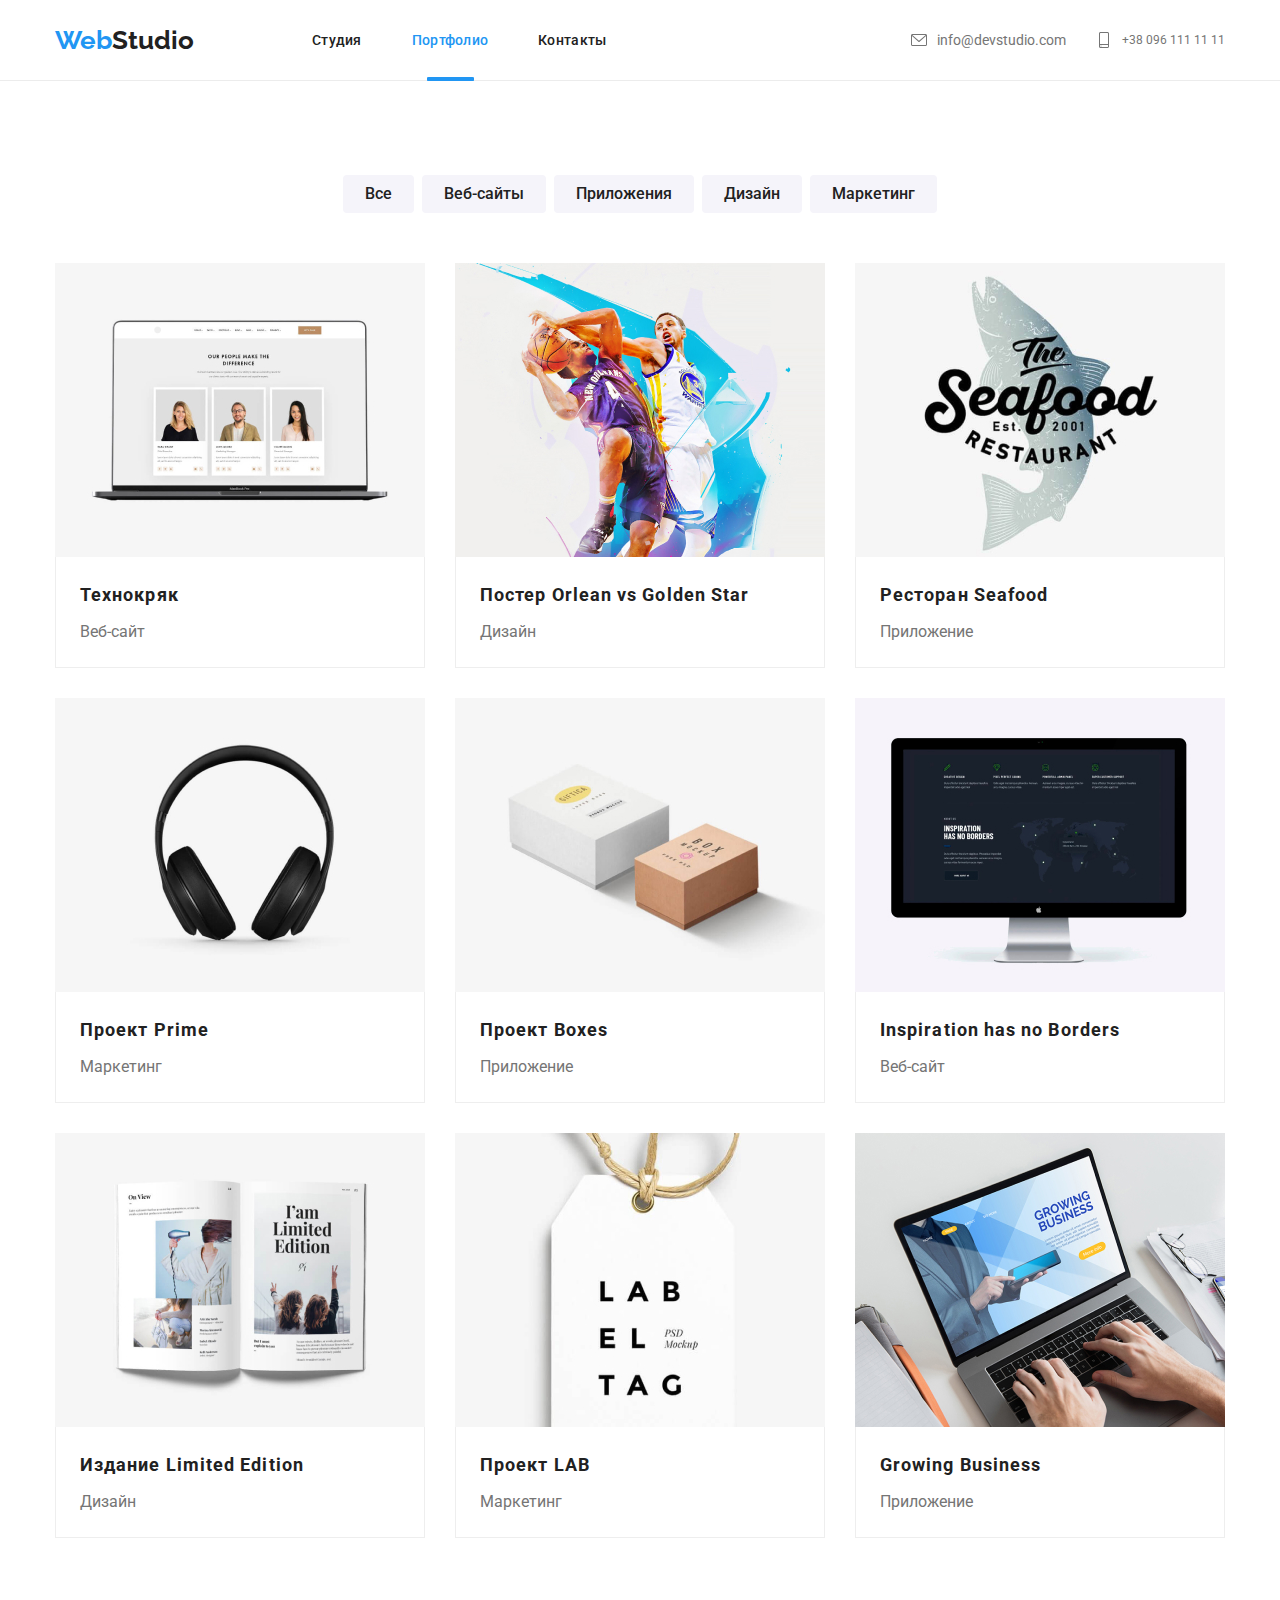
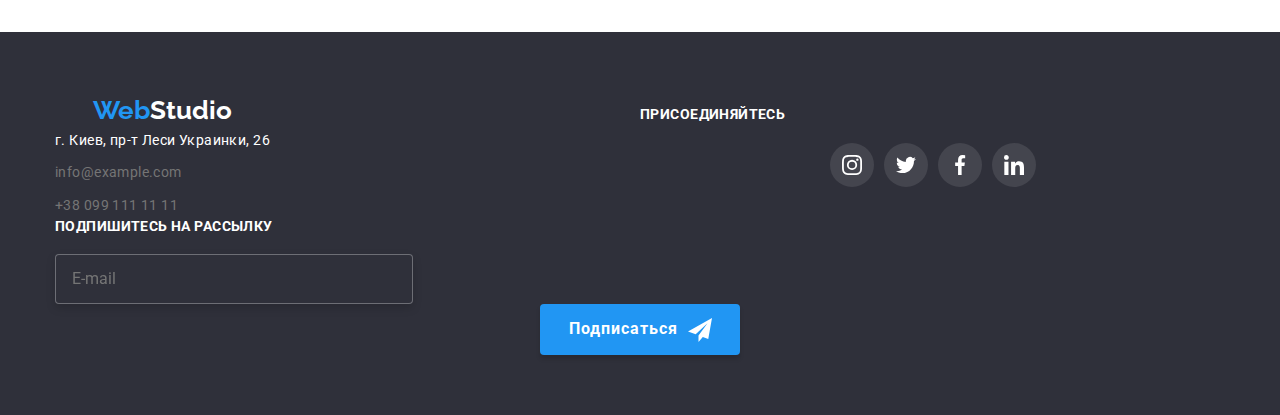
==== portfolio.html @ bcee9b21 "create mobile layots" ====
<!DOCTYPE html>
<html lang="ru">

<head>
    <meta charset="UTF-8">
    <meta http-equiv="X-UA-Compatible" content="IE=edge">
    <meta name="viewport" content="width=device-width, initial-scale=1.0">
    <title>Homework7</title>
    <link rel="preconnect" href="https://fonts.googleapis.com">
    <link rel="preconnect" href="https://fonts.gstatic.com" crossorigin>
    <link
        href="https://fonts.googleapis.com/css2?family=Raleway:wght@700&family=Roboto:wght@400;500;700;900&display=swap"
        rel="stylesheet">
    <link rel="stylesheet" href="./css/main.min.css">
</head>

<body class="page">
    <!--Шапка сайта-->
    <header class="page-header">
        <div class="container">
            <nav class="menu">
                <a class="logo" href="./index.html">
                    <span class="logo__prefix">Web</span>Studio
                </a>
                <button type="button" class="menu__button" aria-expanded="false" aria-controls="menu-container"
                    data-menu-button>
                    <svg width="40" height="40" aria-label="Переключатель мобильного меню">
                        <use class="menu__icon-cross" href="./images/icons.svg#icon-cross"></use>
                        <use class="menu__icon-menu" href="./images/icons.svg#icon-menu"></use>
                    </svg>
                </button>
                <div class="menu__container" id="menu-container" data-menu>
                    <ul class="menu__navigation list">
                        <li class="menu__item"><a href="index.html" class="menu__link">Студия</a></li>
                        <li class="menu__item"><a href="portfolio.html" class="menu__link menu__link--current">Портфолио</a>
                        </li>
                        <li class="menu__item"><a href="" class="menu__link">Контакты</a></li>
                    </ul>
                    <ul class="menu__address list">
                        <li class="menu__address-item">
                            <a href="tel:+380961111111" class="menu__address-link menu__address-link--number">
                                <svg class="menu__icon-address">
                                    <use href="./images/icons.svg#icon-smartphone"></use>
                                </svg>
                                +38 096 111 11 11
                            </a>
                        </li>
                        <li class="menu__address-item">
                            <a href="mailto:info@devstudio.com" class="menu__address-link">
                                <svg class="menu__icon-address">
                                    <use href="./images/icons.svg#icon-envelope"></use>
                                </svg>
                                info@devstudio.com
                            </a>
                        </li>
                        <ul class="menu__mini-socials list">
                            <li class="menu__mini-item"><a class="menu__mini-link" href="">Instagram</a></li>
                            <li class="menu__mini-item"><a class="menu__mini-link" href="">Twitter</a></li>
                            <li class="menu__mini-item"><a class="menu__mini-link" href="">Facebook</a></li>
                            <li class="menu__mini-item"><a class="menu__mini-link" href="">Linkedin</a></li>
                        </ul>
                    </ul>
                </div>
            </nav>
    </header>
    <main>
        <section class="section">
           <div class="container">
                <h1 class="visually-hidden">Portfolio</h1>
                <ul class="filter list">
                    <li class="filter__item"><button type="button" class="filter__button">Все</button></li>
                    <li class="filter__item"><button type="button" class="filter__button">Веб-сайты</button></li>
                    <li class="filter__item"><button type="button" class="filter__button">Приложения</button></li>
                    <li class="filter__item"><button type="button" class="filter__button">Дизайн</button></li>
                    <li class="filter__item"><button type="button" class="filter__button">Маркетинг</button></li>
                </ul>
                <ul class="card-set list">
                    <li class="card-set__item">
                        <a href="" class="case">
                            <div class="case__thumb">
                                <img width="370" height="294" src="./images/portfolio1.jpg" alt="Дисплей ПК с открытой страницей сайта">
                                <p class="case__guide">Ресурс предлагает комплексные предложени с разным уровнем функционала и сервисов. Все это позволbn
                                посетителю получить исчерпывающие сведения о компании иkb частном лице.</p>
                            </div>
                            <div class="case__content">
                                <h2 class="case__title">Технокряк</h2>
                                <p class="case__description"> Веб-сайт</p>
                            </div>
                        </a>
                    </li>

                    <li class="card-set__item">
                        <a class="case">
                            <div class="case__thumb">
                                <img width="370" height="294" src="./images/portfolio2.jpg" alt="Два баскетболиста">
                                <p class="case__guide">Ресурс предлагает комплексные предложения с разным уровнем функционала и сервисов. Все это позволит посетителю получить исчерпывающие сведения о компании или частном лице.</p>
                            </div>
                            <div class="case__content">
                                <h2 class="case__title">Постер <span lang="en"> Orlean vs Golden Star</span></h2>
                                <p class="case__description"> Дизайн</p>
                            </div>
                        </a>
                    </li>

                    <li class="card-set__item">
                        <a class="case">
                            <div class="case__thumb">
                                <img width="370" height="294" src="./images/portfolio3.jpg" alt="Логотип ресторана Seafood">
                                <p class="case__guide">Ресурс предлагает комплексные предложени с разным уровнем функционала и сервисов. Все это позволbn посетителю получить исчерпывающие сведения о компании иkb частном лице.</p>
                            </div>
                            <div class="case__content">
                                <h2 class="case__title">Ресторан <span lang="en">Seafood</span></h2>
                                <p class="case__description">Приложение</p>
                            </div>
                        </a>
                    </li>

                    <li class="card-set__item">
                        <a class="case">
                            <div class="case__thumb">
                                <img width="370" height="294" src="./images/portfolio4.jpg" alt="Наушники">
                                <p class="case__guide">Ресурс предлагает комплексные предложени с разным уровнем функционала и сервисов. Все это позволbn
                                посетителю получить исчерпывающие сведения о компании иkb частном лице.</p>
                            </div>
                            <div class="case__content">
                                <h2 class="case__title">Проект <span lang="en">Prime</span></h2>
                                <p class="case__description">Маркетинг</p>
                            </div>
                        </a>
                    </li>

                    <li class="card-set__item"> 
                        <a class="case">
                            <div class="case__thumb">
                                <img width="370" height="294" src="./images/portfolio5.jpg" alt="Две коробки">
                                <p class="case__guide">Ресурс предлагает комплексные предложени с разным уровнем функционала и сервисов. Все это позволbn
                                посетителю получить исчерпывающие сведения о компании иkb частном лице.</p>
                            </div>
                            <div class="case__content">
                                <h2 class="case__title">Проект <span lang="en">Boxes</span></h2>
                                <p class="case__description">Приложение</p>
                            </div>
                        </a>
                    </li>

                    <li class="card-set__item">
                        <a class="case">
                            <div class="case__thumb">
                                <img width="370" height="294" src="./images/portfolio6.jpg" alt="Экран компьютера">
                                <p class="case__guide">Ресурс предлагает комплексные предложени с разным уровнем функционала и сервисов. Все это позволbn
                                посетителю получить исчерпывающие сведения о компании иkb частном лице.</p>
                            </div>
                            <div class="case__content">
                                <h2 class="case__title" lang="en">Inspiration has no Borders</h2>
                                <p class="case__description">Веб-сайт</p>
                            </div>
                        </a>
                    </li>

                    <li class="card-set__item">
                        <a class="case">
                            <div class="case__thumb">
                                <img width="370" height="294" src="./images/portfolio7.jpg" alt="Разворот журнала">
                                <p class="case__guide">Ресурс предлагает комплексные предложени с разным уровнем функционала и сервисов. Все это позволbn
                                посетителю получить исчерпывающие сведения о компании иkb частном лице.</p>
                            </div>
                            <div class="case__content">
                                <h2 class="case__title">Издание <span lang="en">Limited Edition</span></h2>
                                <p class="case__description">Дизайн </p>
                            </div>
                        </a>
                    </li>

                    <li class="card-set__item">
                        <a class="case">
                            <div class="case__thumb">
                                <img width="370" height="294" src="./images/portfolio8.jpg" alt="Бирка LAB">
                                <p class="case__guide">Ресурс предлагает комплексные предложени с разным уровнем функционала и сервисов. Все это позволbn
                                посетителю получить исчерпывающие сведения о компании иkb частном лице.</p>
                            </div>
                            <div class="case__content">
                                <h2 class="case__title">Проект <span lang="en">LAB</span></h2>
                                <p class="case__description">Маркетинг</p>
                            </div>
                        </a>
                    </li>

                    <li class="card-set__item">
                        <a class="case">
                            <div class="case__thumb">
                                <img width="370" height="294" src="./images/portfolio9.jpg" alt="Руки на клавиатуре ноутбука">
                                <p class="case__guide">Ресурс предлагает комплексные предложени с разным уровнем функционала и сервисов. Все это позволbn
                                посетителю получить исчерпывающие сведения о компании иkb частном лице.</p>
                            </div>
                            <div class="case__content">
                                <h2 class="case__title" lang="en">Growing Business</h2>
                                <p class="case__description">Приложение</p>
                            </div>
                        </a>
                    </li>
                </ul>
           </div>
        </section>
    </main>
    <footer class="footer">
        <div class="container footer__container">
            <div>
                <a class="logo logo__footer" href="./index.html">
                    <span class="logo__prefix">Web</span>Studio
                </a>
                <address>
                    <ul class="footer-address list">
                        <li class="footer-address__item"><a class="link footer-address__link" href="">г. Киев, пр-т Леси
                                Украинки, 26 </a></li>
                        <li class="footer-address__item"><a class="link footer-address__link footer-address__link--grey"
                                href="mailto:info@example.com">info@example.com</a></li>
                        <li class="footer-address__item"><a class="link footer-address__link footer-address__link--grey"
                                href="tel:+380991111111">+38 099 111 11 11</a></li>
                    </ul>
                </address>
            </div>
            <div class="footer__follow">
                <span class="cta"> <b> Присоединяйтесь </b></span>
                <ul class=" actions actions__footer list">
                    <li class="actions__item">
                        <a href="" class="social social--grey" aria-label="Инстаграм">
                            <svg class="social__icon">
                                <use href="./images/icons.svg#icon-instagram"></use>
                            </svg>
                        </a>
                    </li>
                    <li class="actions__item">
                        <a href="" class="social social--grey" aria-label="Твиттер">
                            <svg class="social__icon">
                                <use href="./images/icons.svg#icon-twitter"></use>
                            </svg>
                        </a>
                    </li>
                    <li class="actions__item">
                        <a href="" class="social social--grey" aria-label="Фейсбук">
                            <svg class="social__icon">
                                <use href="./images/icons.svg#icon-facebook"></use>
                            </svg>
                        </a>
                    </li>
                    <li class="actions__item">
                        <a href="" class="social social--grey" aria-label="Линкедин">
                            <svg class="social__icon">
                                <use href="./images/icons.svg#icon-linkedin"></use>
                            </svg>
                        </a>
                    </li>
                </ul>
            </div>
            <div class="subscribe">
                <span class="cta"> <b> Подпишитесь на рассылку </b></span>
                <div class="subscribe__email">
                    <label class="visually-hidden" for="subscribe-email">Имя</label>
                    <input class="subscribe__input" name="subscribe_email" id="subscribe-email" type="email"
                        placeholder="E-mail">
                    <button type="submit" class="button button__subscribe">
                        Подписаться
                        <svg class="subscribe__icon">
                            <use href="./images/icons.svg#icon-send"></use>
                        </svg>
                    </button>
    
                </div>
            </div>
        </div>
    </footer>
</body>
</html>
---- css/main.min.css ----
/*! modern-normalize v1.1.0 | MIT License | https://github.com/sindresorhus/modern-normalize */*,::before,::after{-webkit-box-sizing:border-box;box-sizing:border-box}html{line-height:1.15;-webkit-text-size-adjust:100%;-moz-tab-size:4;-o-tab-size:4;tab-size:4}body{margin:0;font-family:system-ui,-apple-system,"Segoe UI",Roboto,Helvetica,Arial,sans-serif,"Apple Color Emoji","Segoe UI Emoji"}body.modal-open{overflow:hidden}hr{height:0;color:inherit}abbr[title]{-webkit-text-decoration:underline dotted;text-decoration:underline dotted}b,strong{font-weight:bolder}code,kbd,samp,pre{font-family:ui-monospace,SFMono-Regular,Consolas,"Liberation Mono",Menlo,monospace;font-size:1em}small{font-size:80%}sub,sup{font-size:75%;line-height:0;position:relative;vertical-align:baseline}sub{bottom:-0.25em}sup{top:-0.5em}table{text-indent:0;border-color:inherit}button,input,optgroup,select,textarea{font-family:inherit;font-size:100%;line-height:1.15;margin:0}button,select{text-transform:none}button,[type=button],[type=reset],[type=submit]{-webkit-appearance:button}::-moz-focus-inner{border-style:none;padding:0}:-moz-focusring{outline:1px dotted ButtonText}:-moz-ui-invalid{box-shadow:none}legend{padding:0}progress{vertical-align:baseline}::-webkit-inner-spin-button,::-webkit-outer-spin-button{height:auto}[type=search]{-webkit-appearance:textfield;outline-offset:-2px}::-webkit-search-decoration{-webkit-appearance:none}::-webkit-file-upload-button{-webkit-appearance:button;font:inherit}summary{display:list-item}p,h1,h2,h3,h4,h5,h6{margin:0;padding:0}a{text-decoration:none}img{display:block;max-width:100%;height:auto}.page{margin:0;background-color:#fff;color:#757575;font-family:Roboto,sans-serif;font-size:14px;letter-spacing:0,3em}textarea{resize:none}.list{margin:0;padding:0;list-style:none}.visually-hidden{position:absolute;width:1px;height:1px;margin:-1px;padding:0;overflow:hidden;border:0;clip:rect(0 0 0 0)}.container{margin-left:auto;margin-right:auto;padding-left:15px;padding-right:15px}@media(min-width: 480px){.container{width:480px}}@media(min-width: 768px){.container{width:768px}}@media(min-width: 1200px){.container{width:1200px}}.title{margin-bottom:30px;color:#212121;font-weight:700;font-size:28px;line-height:1.1786;text-align:center}@media(min-width: 768px){.title{font-size:36px;line-height:1.1667}}@media(min-width: 1200px){.title{margin-bottom:50px}}.title--subtitle{margin-bottom:10px;color:#212121;text-align:center;font-weight:700;font-size:14px;line-height:1.1429;letter-spacing:.03em;text-transform:uppercase}@media(min-width: 768px){.title--subtitle{text-align:left}}.logo{padding-top:16px;padding-bottom:16px;color:#212121;font-family:Raleway,sans-serif;text-decoration:none;font-weight:700;font-size:26px;line-height:1.4}.logo__prefix{color:#2196f3}.logo__footer{color:#fff;text-align:center;display:block;margin-left:auto;margin-right:auto}@media(min-width: 768px){.logo{padding:0}}.page-header{position:relative;border-bottom:1px solid #ececec}.menu{display:-webkit-box;display:-ms-flexbox;display:flex;-webkit-box-align:center;-ms-flex-align:center;align-items:center}.menu__container{display:-webkit-box;display:-ms-flexbox;display:flex;-webkit-box-align:center;-ms-flex-align:center;align-items:center;-webkit-box-flex:1;-ms-flex-positive:1;flex-grow:1;-webkit-box-pack:justify;-ms-flex-pack:justify;justify-content:space-between;padding:48px 40px;background-color:#fff}@media(max-width: 767px){.menu__container{display:none;position:fixed;width:100%;z-index:40;top:0;left:0;overflow-y:scroll}}.menu__container.is-open{display:block}@media(min-width: 768px){.menu__container{padding:0;margin-left:63px}}@media(min-width: 1200px){.menu__container{margin-left:93px}}.menu__button{position:absolute;z-index:60;top:10px;right:15px;display:-webkit-inline-box;display:-ms-inline-flexbox;display:inline-flex;margin:0;padding:0;border:none;background-color:rgba(0,0,0,0)}@media(min-width: 768px){.menu__button{display:none}}.menu__icon-cross{display:none}.menu__button.is-open .menu__icon-menu{display:none}.menu__button.is-open .menu__icon-cross{display:block}@media(min-width: 768px){.menu__navigation{display:-webkit-box;display:-ms-flexbox;display:flex}}@media(max-width: 767px){.menu__item:not(:last-child){margin-bottom:32px}}.menu__link{position:relative;display:block;padding:0;font-size:40px;line-height:1.175;letter-spacing:.02em;color:#212121;white-space:nowrap;-webkit-transition:color 250ms cubic-bezier(0.4, 0, 0.2, 1);transition:color 250ms cubic-bezier(0.4, 0, 0.2, 1)}.menu__link:hover,.menu__link:focus{color:#2196f3}@media(min-width: 768px){.menu__link{font-size:14px;font-weight:500;line-height:1.1429;padding:32px 25px}}.menu__link--current{color:#2196f3}@media(min-width: 768px){.menu__link--current::after{content:"";position:absolute;bottom:-1px;left:50%;-webkit-transform:translate(-50%);transform:translate(-50%);width:47px;height:4px;background-image:url(../images/hover.svg)}}@media(max-width: 767px){.menu__address{margin-top:302px}}@media(min-width: 768px){.menu__address{display:-webkit-box;display:-ms-flexbox;display:flex;-webkit-box-orient:vertical;-webkit-box-direction:reverse;-ms-flex-direction:column-reverse;flex-direction:column-reverse}}@media(min-width: 1200px){.menu__address{-webkit-box-orient:horizontal;-webkit-box-direction:reverse;-ms-flex-direction:row-reverse;flex-direction:row-reverse;-webkit-box-align:center;-ms-flex-align:center;align-items:center}}@media(max-width: 767px){.menu__address-item:not(:first-child){margin-top:32px}}@media(min-width: 767px)and (max-width: 1199px){.menu__address-item:not(:first-child){margin-bottom:10px}}@media(min-width: 1200px){.menu__address-item:not(:first-child){margin-right:30px}}.menu__address-link{padding:0;font-size:24px;line-height:1.1667;color:#757575;-webkit-transition:color 250ms cubic-bezier(0.4, 0, 0.2, 1);transition:color 250ms cubic-bezier(0.4, 0, 0.2, 1)}@media(min-width: 768px){.menu__address-link{display:-webkit-box;display:-ms-flexbox;display:flex;-webkit-box-align:center;-ms-flex-align:center;align-items:center;font-size:12px}}@media(min-width: 1200px){.menu__address-link{font-size:14px}}.menu__address-link:hover,.menu__address-link:focus{color:#2196f3}.menu__address-link--number{font-size:34px;line-height:1.1765;color:#2196f3}@media(min-width: 768px){.menu__address-link--number{font-size:12px;color:#757575}}.menu__icon-address{display:none;margin-right:8px;width:14px;height:14px;fill:currentColor}@media(min-width: 768px){.menu__icon-address{display:inline-block}}@media(min-width: 1200px){.menu__icon-address{margin-right:10px;width:16px;height:16px}}.menu__mini-socials{display:-webkit-box;display:-ms-flexbox;display:flex;padding:0;margin-top:64px;margin-left:-10px}@media(min-width: 768px){.menu__mini-socials{display:none}}.menu__mini-link{padding:0 10px;font-weight:500;font-size:18px;line-height:1.2222;color:#2196f3}.menu__mini-item:not(:last-child){border-right:1px solid rgba(33,33,33,.2)}.hero{padding-top:118px;padding-bottom:118px;text-align:center;background-color:#2f303a;max-width:1600px;height:400px;margin-left:auto;margin-right:auto;background-image:-webkit-gradient(linear, left top, right top, from(rgba(47, 48, 58, 0.4)), to(rgba(47, 48, 58, 0.4))),url(../images/bg-hero.jpg);background-image:linear-gradient(to right, rgba(47, 48, 58, 0.4), rgba(47, 48, 58, 0.4)),url(../images/bg-hero.jpg);background-repeat:no-repeat;background-position:center}@media(min-width: 1200px){.hero{padding-top:200px;padding-bottom:200px;height:600px}}.hero__title{margin:0 auto;max-width:696px;color:#fff;font-weight:900;font-size:24px;line-height:1.75;letter-spacing:.06em;text-transform:uppercase}@media(min-width: 768px){.hero__title{font-size:26px;line-height:1.6154}}@media(min-width: 1200px){.hero__title{font-size:44px;line-height:1.3636}}.section{padding-top:60px;padding-bottom:60px}@media(min-width: 1200px){.section{padding-top:94px;padding-bottom:94px}}.section__no-padding{padding-top:0}.section__team{background-color:#f5f4fa}.features{margin:-15px}@media(min-width: 768px){.features{display:-webkit-box;display:-ms-flexbox;display:flex;-ms-flex-wrap:wrap;flex-wrap:wrap}}.features__item{margin:15px;-ms-flex-preferred-size:calc(100% - 30px);flex-basis:calc(100% - 30px)}@media(min-width: 768px){.features__item{-ms-flex-preferred-size:calc((100% - 60px)/2);flex-basis:calc((100% - 60px)/2)}}@media(min-width: 1200px){.features__item{-ms-flex-preferred-size:calc((100% - 120px)/4);flex-basis:calc((100% - 120px)/4)}}@media(min-width: 768px){.features__item:not(:last-child){margin-right:30px}}.features__thumb{display:-webkit-box;display:-ms-flexbox;display:flex;-webkit-box-align:center;-ms-flex-align:center;align-items:center;-webkit-box-pack:center;-ms-flex-pack:center;justify-content:center;height:120px;background-color:#f5f4fa;border-radius:4px;margin-bottom:30px}.features__icon{width:70px;height:70px}.features__text{line-height:1.7}.products-wrap{display:none}@media(min-width: 1200px){.products-wrap{display:block}}.products{display:-webkit-box;display:-ms-flexbox;display:flex}.products__item{position:relative;margin:0 15px}.products__subtitle{margin:0;position:absolute;bottom:0;left:0;display:-webkit-box;display:-ms-flexbox;display:flex;-webkit-box-pack:center;-ms-flex-pack:center;justify-content:center;-webkit-box-align:center;-ms-flex-align:center;align-items:center;width:100%;height:70px;color:#fff;background-color:rgba(47,48,58,.8)}@media(min-width: 768px){.team{display:-webkit-box;display:-ms-flexbox;display:flex;-ms-flex-wrap:wrap;flex-wrap:wrap;margin:-5px}}.team__item{margin:15px;-ms-flex-preferred-size:calc(100% - 30px);flex-basis:calc(100% - 30px);-webkit-box-shadow:0px 1px 3px rgba(0,0,0,.12),0px 1px 1px rgba(0,0,0,.14),0px 2px 1px rgba(0,0,0,.2);box-shadow:0px 1px 3px rgba(0,0,0,.12),0px 1px 1px rgba(0,0,0,.14),0px 2px 1px rgba(0,0,0,.2);border-radius:0px 0px 4px 4px}@media(min-width: 768px){.team__item{-ms-flex-preferred-size:calc((100% - 60px)/2);flex-basis:calc((100% - 60px)/2)}}@media(min-width: 1200px){.team__item{-ms-flex-preferred-size:calc((100% - 120px)/4);flex-basis:calc((100% - 120px)/4)}}.team__content{background-color:#fff;padding:30px 32px}.team__title{margin-bottom:10px;color:#212121;font-size:16px;line-height:1.1718;font-weight:500;text-align:center}.team__text{font-size:16px;line-height:1.1718;font-weight:400;text-align:center;margin-bottom:16px}.actions{display:-webkit-box;display:-ms-flexbox;display:flex;-webkit-box-pack:center;-ms-flex-pack:center;justify-content:center}.actions__item:not(:last-child){margin-right:10px}.actions__footer{margin-top:20px}.social{display:block;width:44px;height:44px;padding:12px;border:none;color:#afb1b8;background-color:#fff;border-radius:50%;-webkit-transition:color 250ms cubic-bezier(0.4, 0, 0.2, 1),background-color 250ms cubic-bezier(0.4, 0, 0.2, 1);transition:color 250ms cubic-bezier(0.4, 0, 0.2, 1),background-color 250ms cubic-bezier(0.4, 0, 0.2, 1)}.social:hover,.social:focus{color:#fff;background-color:#2196f3}.social__icon{width:20px;height:20px;fill:currentColor}.social--grey{color:#fff;background-color:rgba(255,255,255,.1);-webkit-transition:background-color 250ms cubic-bezier(0.4, 0, 0.2, 1);transition:background-color 250ms cubic-bezier(0.4, 0, 0.2, 1)}.social--grey:hover,.social--grey:focus{background-color:#2196f3}.clients{display:-webkit-box;display:-ms-flexbox;display:flex;-ms-flex-wrap:wrap;flex-wrap:wrap;-webkit-box-pack:center;-ms-flex-pack:center;justify-content:center;-webkit-box-align:center;-ms-flex-align:center;align-items:center;margin:-15px}.clients__item{height:92px;-ms-flex-preferred-size:calc((100% - 60px)/2);flex-basis:calc((100% - 60px)/2);margin:15px}@media(min-width: 768px){.clients__item{-ms-flex-preferred-size:calc((100% - 90px)/3);flex-basis:calc((100% - 90px)/3)}}@media(min-width: 1200px){.clients__item{-ms-flex-preferred-size:calc((100% - 180px)/6);flex-basis:calc((100% - 180px)/6)}}.clients__link{display:inline-block;width:100%;height:100%;color:#afb1b8;border:1px solid #afb1b8;border-radius:4px;cursor:pointer;-webkit-transition:color 250ms cubic-bezier(0.4, 0, 0.2, 1),border-color 250ms cubic-bezier(0.4, 0, 0.2, 1);transition:color 250ms cubic-bezier(0.4, 0, 0.2, 1),border-color 250ms cubic-bezier(0.4, 0, 0.2, 1)}.clients__link:hover,.clients__link:focus{color:#2196f3;border-color:#2196f3}.clients__icon{width:170px;height:92px;fill:currentColor}.button{display:block;border-radius:4px;border:none;padding:10px 32px;min-width:200px;margin:30px auto 0 auto;color:#fff;background-color:#2196f3;-webkit-box-shadow:0px 4px 4px 0px rgba(0,0,0,.1490196078);box-shadow:0px 4px 4px 0px rgba(0,0,0,.1490196078);font-family:inherit;font-weight:700;font-size:16px;line-height:1.88;letter-spacing:.06em;text-align:center;cursor:pointer}.button__subscribe{position:relative;margin-top:0;text-align:left;padding-left:29px}.filter{display:-webkit-box;display:-ms-flexbox;display:flex;margin-bottom:50px;-webkit-box-pack:center;-ms-flex-pack:center;justify-content:center}.filter__item:not(:last-child){margin-right:8px}.filter__button{display:inline-block;border-radius:4px;border-width:0;padding:6px 22px;color:#212121;background-color:#f5f4fa;font-family:inherit;font-weight:500;font-size:16px;line-height:1.63;cursor:pointer;-webkit-transition:color 250ms cubic-bezier(0.4, 0, 0.2, 1),background-color 250ms cubic-bezier(0.4, 0, 0.2, 1);transition:color 250ms cubic-bezier(0.4, 0, 0.2, 1),background-color 250ms cubic-bezier(0.4, 0, 0.2, 1)}.filter__button:hover,.filter__button:focus{color:#fff;background-color:#2196f3}.card-set{display:-webkit-box;display:-ms-flexbox;display:flex;-ms-flex-wrap:wrap;flex-wrap:wrap;margin-left:-30px;margin-top:-30px}.card-set__item{-ms-flex-preferred-size:calc(100%/3 - 30px);flex-basis:calc(100%/3 - 30px);margin-left:30px;margin-top:30px}.case{display:block;cursor:pointer;-webkit-transition:-webkit-box-shadow 250ms cubic-bezier(0.4, 0, 0.2, 1);transition:-webkit-box-shadow 250ms cubic-bezier(0.4, 0, 0.2, 1);transition:box-shadow 250ms cubic-bezier(0.4, 0, 0.2, 1);transition:box-shadow 250ms cubic-bezier(0.4, 0, 0.2, 1), -webkit-box-shadow 250ms cubic-bezier(0.4, 0, 0.2, 1)}.case:hover,.case:focus{-webkit-box-shadow:1px 4px 6px 0px rgba(0,0,0,.1607843137),0px 4px 4px 0px rgba(0,0,0,.0588235294),0px 1px 1px 0px rgba(0,0,0,.1215686275);box-shadow:1px 4px 6px 0px rgba(0,0,0,.1607843137),0px 4px 4px 0px rgba(0,0,0,.0588235294),0px 1px 1px 0px rgba(0,0,0,.1215686275)}.case__thumb{position:relative;overflow:hidden}.case__guide{position:absolute;top:0;left:0;padding:63px 24px;color:#fff;font-size:18px;line-height:1.5556;background-color:#2196f3;opacity:0;pointer-events:none;-webkit-transform:translateY(100%);transform:translateY(100%);-webkit-transition:opasity 250ms cubic-bezier(0.4, 0, 0.2, 1),-webkit-transform 250ms cubic-bezier(0.4, 0, 0.2, 1);transition:opasity 250ms cubic-bezier(0.4, 0, 0.2, 1),-webkit-transform 250ms cubic-bezier(0.4, 0, 0.2, 1);transition:opasity 250ms cubic-bezier(0.4, 0, 0.2, 1),transform 250ms cubic-bezier(0.4, 0, 0.2, 1);transition:opasity 250ms cubic-bezier(0.4, 0, 0.2, 1),transform 250ms cubic-bezier(0.4, 0, 0.2, 1),-webkit-transform 250ms cubic-bezier(0.4, 0, 0.2, 1)}.case:hover .case__guide,.case:focus .case__guide{opacity:.9;-webkit-transform:translateY(0);transform:translateY(0)}.case__content{padding:20px 24px;border-bottom:1px solid #eee;border-right:1px solid #eee;border-left:1px solid #eee}.case__title{margin-bottom:4px;color:#212121;font-weight:700;font-size:18px;line-height:2;letter-spacing:.06em}.case__description{color:#757575;font-size:16px;line-height:1.88}.footer{padding-top:60px;padding-bottom:60px;background-color:#2f303a}@media(min-width: 768px){.footer__container{display:-webkit-box;display:-ms-flexbox;display:flex;-webkit-box-align:baseline;-ms-flex-align:baseline;align-items:baseline;-ms-flex-wrap:wrap;flex-wrap:wrap;-webkit-box-pack:justify;-ms-flex-pack:justify;justify-content:space-between}}.footer__follow{-ms-flex-preferred-size:50%;flex-basis:50%}@media(min-width: 768px){.footer-address{-ms-flex-preferred-size:50%;flex-basis:50%}}.footer-address__address{margin-top:20px;text-align:center}.footer-address__item:not(:last-child){margin-bottom:8px}@media(min-width: 768px){.footer-address__item:not(:last-child){margin-bottom:9px}}.footer-address__link{font-style:normal;line-height:1.7;color:#fff;text-decoration:none;letter-spacing:.03em;-webkit-transition:color 250ms cubic-bezier(0.4, 0, 0.2, 1);transition:color 250ms cubic-bezier(0.4, 0, 0.2, 1)}.footer-address__link--grey{color:#757575}.footer-address__link:hover,.footer-address__link:focus{color:#2196f3}.cta{color:#fff;line-height:1.1721;letter-spacing:.03em;text-transform:uppercase;margin-bottom:20px}@media(min-width: 768px){.subscribe{-webkit-box-flex:1;-ms-flex-positive:1;flex-grow:1}}.subscribe__email{margin-top:20px}.subscribe__input{display:block;width:358px;height:50px;padding:15px 16px;margin-right:12px;padding:15px 16px;color:#fff;background-color:#2f303a;border:1px solid rgba(255,255,255,.3);-webkit-filter:drop-shadow(0px 4px 4px rgba(0, 0, 0, 0.15));filter:drop-shadow(0px 4px 4px rgba(0, 0, 0, 0.15));border-radius:4px}.subscribe__input::-webkit-input-placeholder{font-size:16px;line-height:1.25}.subscribe__input::-moz-placeholder{font-size:16px;line-height:1.25}.subscribe__input:-ms-input-placeholder{font-size:16px;line-height:1.25}.subscribe__input::-ms-input-placeholder{font-size:16px;line-height:1.25}.subscribe__input::placeholder{font-size:16px;line-height:1.25}.subscribe__icon{position:absolute;bottom:13px;right:28px;width:24px;height:24px;pointer-events:none}.backdrop{position:fixed;z-index:20;top:0;left:0;width:100%;height:100%;background-color:rgba(0,0,0,.2);opacity:1;-webkit-transition:opacity 250ms cubic-bezier(0.4, 0, 0.2, 1);transition:opacity 250ms cubic-bezier(0.4, 0, 0.2, 1)}.backdrop.is-hidden{opacity:0;pointer-events:none;visibility:hidden}.modal{position:absolute;z-index:30;top:50%;left:50%;max-width:528px;width:100%;min-height:581px;padding:40px 39px 40px 41px;background-color:#fff;-webkit-box-shadow:0 2px 1px 0 rgba(0,0,0,.2),0 1px 1px 0 rgba(0,0,0,.1411764706),0 1px 3px 0 rgba(0,0,0,.1215686275);box-shadow:0 2px 1px 0 rgba(0,0,0,.2),0 1px 1px 0 rgba(0,0,0,.1411764706),0 1px 3px 0 rgba(0,0,0,.1215686275);border-radius:4px;-webkit-transform:translate(-50%, -50%) scale(1);transform:translate(-50%, -50%) scale(1);-webkit-transition:-webkit-transform 250ms cubic-bezier(0.4, 0, 0.2, 1);transition:-webkit-transform 250ms cubic-bezier(0.4, 0, 0.2, 1);transition:transform 250ms cubic-bezier(0.4, 0, 0.2, 1);transition:transform 250ms cubic-bezier(0.4, 0, 0.2, 1), -webkit-transform 250ms cubic-bezier(0.4, 0, 0.2, 1)}.backdrop.is-hidden .modal{-webkit-transform:translate(-50%, -50%) scale(0.9);transform:translate(-50%, -50%) scale(0.9)}.modal__cta{margin-bottom:12px;font-size:20px;line-height:1.15;letter-spacing:.03em;text-align:center;color:#212121}.close-button{position:absolute;right:0;top:0;-webkit-transform:translate(-8px, 8px);transform:translate(-8px, 8px);width:30px;height:30px;display:-webkit-inline-box;display:-ms-inline-flexbox;display:inline-flex;-webkit-box-align:center;-ms-flex-align:center;align-items:center;-webkit-box-pack:center;-ms-flex-pack:center;justify-content:center;background-color:#fff;border:1px solid rgba(0,0,0,.1019607843);border-radius:50%;cursor:pointer}.close-button__icon{width:18px;height:18px;fill:currentColor;-webkit-transition:fill 250ms cubic-bezier(0.4, 0, 0.2, 1);transition:fill 250ms cubic-bezier(0.4, 0, 0.2, 1)}.close-button:hover .close-button__icon,.close-button:focus .close-button__icon{fill:#2196f3}.form__field{position:relative;display:-webkit-box;display:-ms-flexbox;display:flex;-webkit-box-orient:vertical;-webkit-box-direction:normal;-ms-flex-direction:column;flex-direction:column}.form__field:not(:last-child){margin-bottom:10px}.form__icon{position:absolute;width:18px;height:18px;bottom:11px;left:12px;-webkit-transition:fill 250ms cubic-bezier(0.4, 0, 0.2, 1);transition:fill 250ms cubic-bezier(0.4, 0, 0.2, 1)}.form__field:focus-within .form__icon{fill:#2196f3}.form__label{margin-bottom:4px;font-size:12px;line-height:1.1717;letter-spacing:.01em}.form__input{margin:0;padding:12px 42px;border:1px solid rgba(33,33,33,.2);border-radius:4px;outline:none;-webkit-transition:border-color 250ms cubic-bezier(0.4, 0, 0.2, 1);transition:border-color 250ms cubic-bezier(0.4, 0, 0.2, 1)}.form__input:focus{border:1px solid #2196f3}.form__input::-webkit-input-placeholder{font-size:12px;line-height:1.1717;letter-spacing:.01em;color:rgba(117,117,117,.502)}.form__input::-moz-placeholder{font-size:12px;line-height:1.1717;letter-spacing:.01em;color:rgba(117,117,117,.502)}.form__input:-ms-input-placeholder{font-size:12px;line-height:1.1717;letter-spacing:.01em;color:rgba(117,117,117,.502)}.form__input::-ms-input-placeholder{font-size:12px;line-height:1.1717;letter-spacing:.01em;color:rgba(117,117,117,.502)}.form__input::placeholder{font-size:12px;line-height:1.1717;letter-spacing:.01em;color:rgba(117,117,117,.502)}.form__input--comment{width:448px;height:120px;padding:12px 16px}.checkbox{position:relative;display:-webkit-box;display:-ms-flexbox;display:flex;-webkit-box-align:center;-ms-flex-align:center;align-items:center;margin-top:20px;margin-left:12px}.checkbox__input{display:block}.checkbox__icon{position:absolute;pointer-events:none;display:inline-block;width:16px;height:15px;opacity:1;-webkit-transition:opacity 250ms cubic-bezier(0.4, 0, 0.2, 1);transition:opacity 250ms cubic-bezier(0.4, 0, 0.2, 1)}.checkbox__input:checked+.checkbox__icon{opacity:0}.checkbox__icon-done{position:absolute;left:0;bottom:0;-webkit-transform:translateY(-5px);transform:translateY(-5px);pointer-events:none;display:inline-block;width:16px;height:15px;opacity:0;-webkit-transition:opacity 250ms cubic-bezier(0.4, 0, 0.2, 1);transition:opacity 250ms cubic-bezier(0.4, 0, 0.2, 1)}.checkbox__input:checked~.checkbox__icon-done{opacity:1}.checkbox__label{line-height:1.7143;padding-left:25px}.checkbox__contract{line-height:1.7143;color:#2196f3;text-decoration:underline}/*# sourceMappingURL=main.min.css.map */
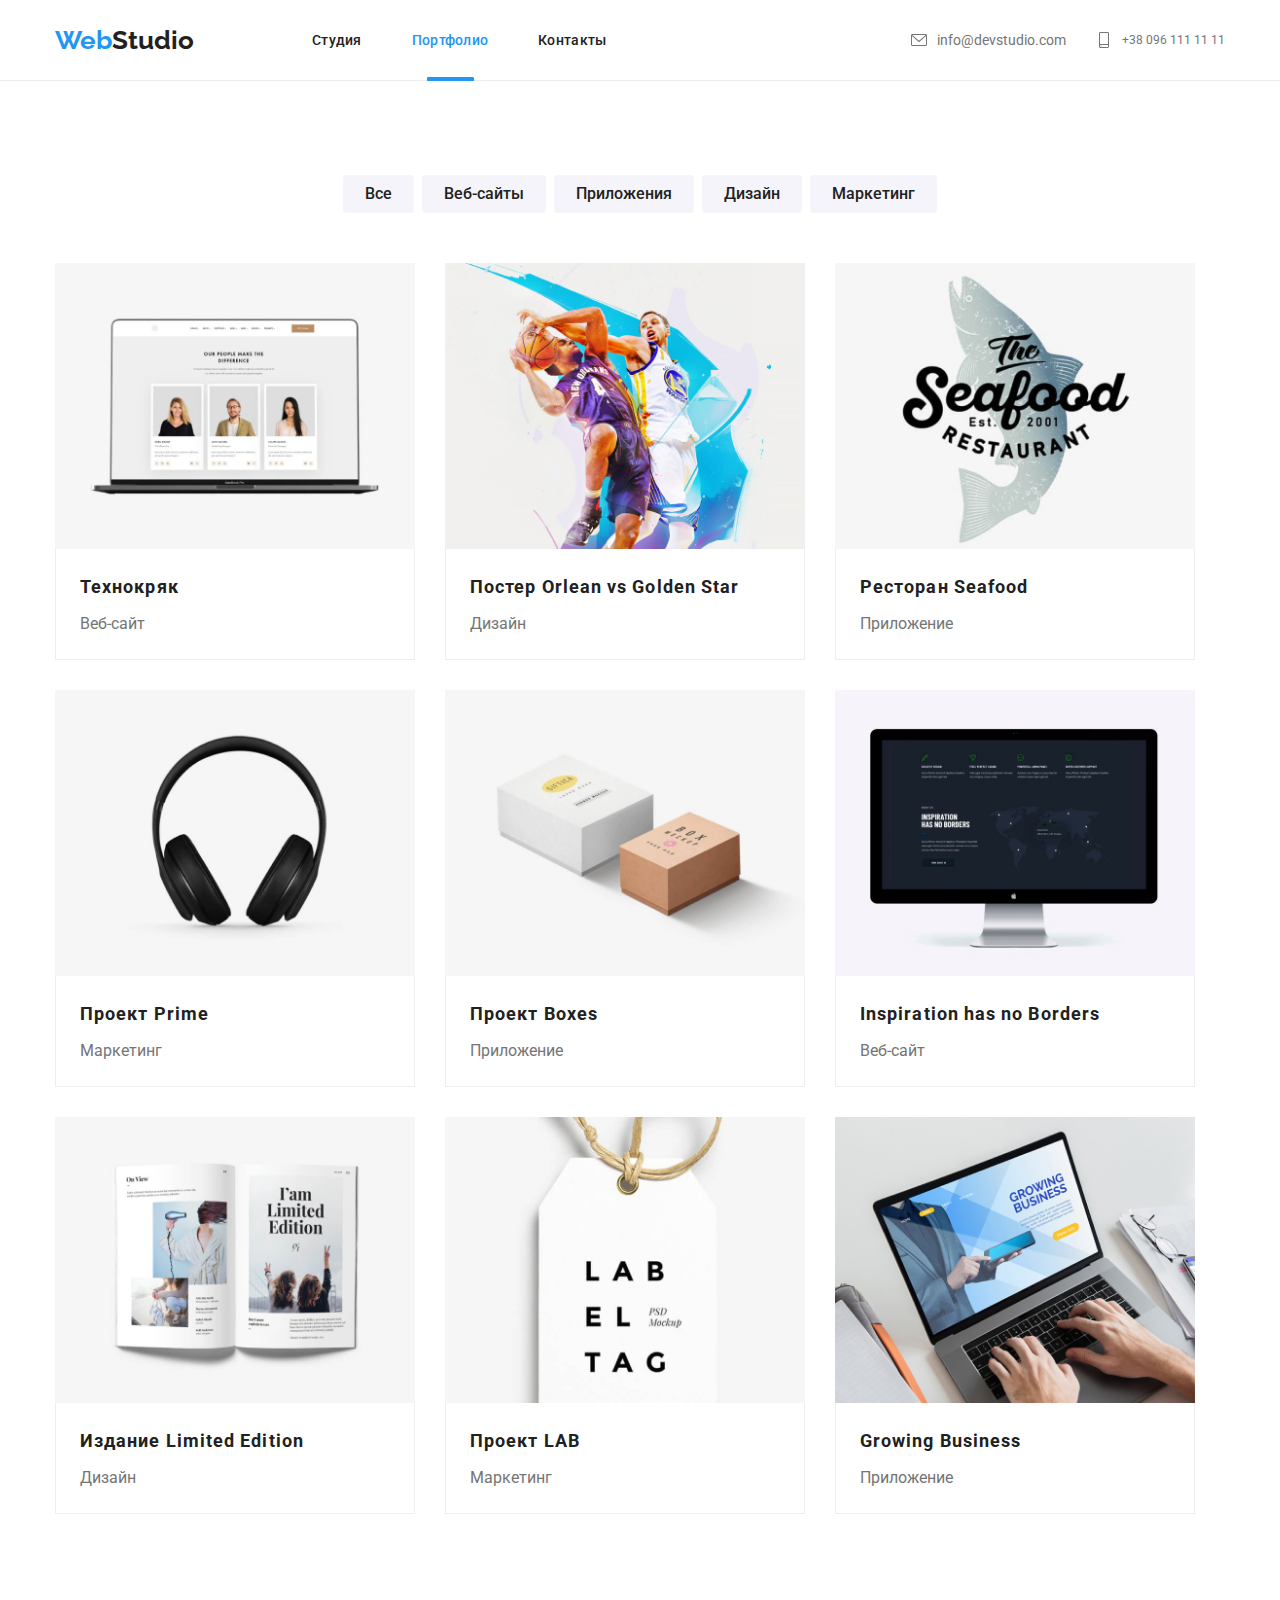
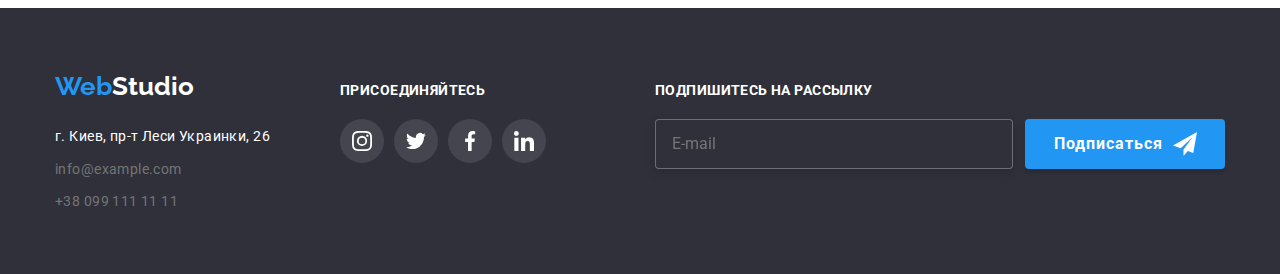
==== commit 6de71291: "change portfolio" ====
--- a/portfolio.html
+++ b/portfolio.html
@@ -62,23 +62,26 @@
                     </ul>
                 </div>
             </nav>
+        </div>
     </header>
     <main>
         <section class="section">
            <div class="container">
                 <h1 class="visually-hidden">Portfolio</h1>
-                <ul class="filter list">
-                    <li class="filter__item"><button type="button" class="filter__button">Все</button></li>
-                    <li class="filter__item"><button type="button" class="filter__button">Веб-сайты</button></li>
-                    <li class="filter__item"><button type="button" class="filter__button">Приложения</button></li>
-                    <li class="filter__item"><button type="button" class="filter__button">Дизайн</button></li>
-                    <li class="filter__item"><button type="button" class="filter__button">Маркетинг</button></li>
-                </ul>
+                <div class="filter">
+                    <ul class="filter__list list">
+                        <li class="filter__item"><button type="button" class="filter__button">Все</button></li>
+                        <li class="filter__item"><button type="button" class="filter__button">Веб-сайты</button></li>
+                        <li class="filter__item"><button type="button" class="filter__button">Приложения</button></li>
+                        <li class="filter__item"><button type="button" class="filter__button">Дизайн</button></li>
+                        <li class="filter__item"><button type="button" class="filter__button">Маркетинг</button></li>
+                    </ul>
+                </div>
                 <ul class="card-set list">
                     <li class="card-set__item">
                         <a href="" class="case">
                             <div class="case__thumb">
-                                <img width="370" height="294" src="./images/portfolio1.jpg" alt="Дисплей ПК с открытой страницей сайта">
+                                <img class="case__image" src="./images/portfolio1.jpg" alt="Дисплей ПК с открытой страницей сайта">
                                 <p class="case__guide">Ресурс предлагает комплексные предложени с разным уровнем функционала и сервисов. Все это позволbn
                                 посетителю получить исчерпывающие сведения о компании иkb частном лице.</p>
                             </div>
@@ -92,7 +95,7 @@
                     <li class="card-set__item">
                         <a class="case">
                             <div class="case__thumb">
-                                <img width="370" height="294" src="./images/portfolio2.jpg" alt="Два баскетболиста">
+                                <img class="case__image" src="./images/portfolio2.jpg" alt="Два баскетболиста">
                                 <p class="case__guide">Ресурс предлагает комплексные предложения с разным уровнем функционала и сервисов. Все это позволит посетителю получить исчерпывающие сведения о компании или частном лице.</p>
                             </div>
                             <div class="case__content">
@@ -105,7 +108,7 @@
                     <li class="card-set__item">
                         <a class="case">
                             <div class="case__thumb">
-                                <img width="370" height="294" src="./images/portfolio3.jpg" alt="Логотип ресторана Seafood">
+                                <img class="case__image" src="./images/portfolio3.jpg" alt="Логотип ресторана Seafood">
                                 <p class="case__guide">Ресурс предлагает комплексные предложени с разным уровнем функционала и сервисов. Все это позволbn посетителю получить исчерпывающие сведения о компании иkb частном лице.</p>
                             </div>
                             <div class="case__content">
@@ -118,7 +121,7 @@
                     <li class="card-set__item">
                         <a class="case">
                             <div class="case__thumb">
-                                <img width="370" height="294" src="./images/portfolio4.jpg" alt="Наушники">
+                                <img class="case__image" src="./images/portfolio4.jpg" alt="Наушники">
                                 <p class="case__guide">Ресурс предлагает комплексные предложени с разным уровнем функционала и сервисов. Все это позволbn
                                 посетителю получить исчерпывающие сведения о компании иkb частном лице.</p>
                             </div>
@@ -132,7 +135,7 @@
                     <li class="card-set__item"> 
                         <a class="case">
                             <div class="case__thumb">
-                                <img width="370" height="294" src="./images/portfolio5.jpg" alt="Две коробки">
+                                <img class="case__image" src="./images/portfolio5.jpg" alt="Две коробки">
                                 <p class="case__guide">Ресурс предлагает комплексные предложени с разным уровнем функционала и сервисов. Все это позволbn
                                 посетителю получить исчерпывающие сведения о компании иkb частном лице.</p>
                             </div>
@@ -146,7 +149,7 @@
                     <li class="card-set__item">
                         <a class="case">
                             <div class="case__thumb">
-                                <img width="370" height="294" src="./images/portfolio6.jpg" alt="Экран компьютера">
+                                <img class="case__image" src="./images/portfolio6.jpg" alt="Экран компьютера">
                                 <p class="case__guide">Ресурс предлагает комплексные предложени с разным уровнем функционала и сервисов. Все это позволbn
                                 посетителю получить исчерпывающие сведения о компании иkb частном лице.</p>
                             </div>
@@ -160,7 +163,7 @@
                     <li class="card-set__item">
                         <a class="case">
                             <div class="case__thumb">
-                                <img width="370" height="294" src="./images/portfolio7.jpg" alt="Разворот журнала">
+                                <img class="case__image" src="./images/portfolio7.jpg" alt="Разворот журнала">
                                 <p class="case__guide">Ресурс предлагает комплексные предложени с разным уровнем функционала и сервисов. Все это позволbn
                                 посетителю получить исчерпывающие сведения о компании иkb частном лице.</p>
                             </div>
@@ -174,7 +177,7 @@
                     <li class="card-set__item">
                         <a class="case">
                             <div class="case__thumb">
-                                <img width="370" height="294" src="./images/portfolio8.jpg" alt="Бирка LAB">
+                                <img class="case__image" src="./images/portfolio8.jpg" alt="Бирка LAB">
                                 <p class="case__guide">Ресурс предлагает комплексные предложени с разным уровнем функционала и сервисов. Все это позволbn
                                 посетителю получить исчерпывающие сведения о компании иkb частном лице.</p>
                             </div>
@@ -188,7 +191,7 @@
                     <li class="card-set__item">
                         <a class="case">
                             <div class="case__thumb">
-                                <img width="370" height="294" src="./images/portfolio9.jpg" alt="Руки на клавиатуре ноутбука">
+                                <img class="case__image" src="./images/portfolio9.jpg" alt="Руки на клавиатуре ноутбука">
                                 <p class="case__guide">Ресурс предлагает комплексные предложени с разным уровнем функционала и сервисов. Все это позволbn
                                 посетителю получить исчерпывающие сведения о компании иkb частном лице.</p>
                             </div>
@@ -204,12 +207,12 @@
     </main>
     <footer class="footer">
         <div class="container footer__container">
-            <div>
+            <div class="footer-address">
                 <a class="logo logo__footer" href="./index.html">
                     <span class="logo__prefix">Web</span>Studio
                 </a>
-                <address>
-                    <ul class="footer-address list">
+                <address class="footer-address__address">
+                    <ul class="list">
                         <li class="footer-address__item"><a class="link footer-address__link" href="">г. Киев, пр-т Леси
                                 Украинки, 26 </a></li>
                         <li class="footer-address__item"><a class="link footer-address__link footer-address__link--grey"
@@ -253,21 +256,24 @@
                 </ul>
             </div>
             <div class="subscribe">
-                <span class="cta"> <b> Подпишитесь на рассылку </b></span>
                 <div class="subscribe__email">
+                    <span class="cta"> <b> Подпишитесь на рассылку </b></span>
                     <label class="visually-hidden" for="subscribe-email">Имя</label>
                     <input class="subscribe__input" name="subscribe_email" id="subscribe-email" type="email"
                         placeholder="E-mail">
-                    <button type="submit" class="button button__subscribe">
-                        Подписаться
-                        <svg class="subscribe__icon">
-                            <use href="./images/icons.svg#icon-send"></use>
-                        </svg>
-                    </button>
+                </div>
+                <button type="submit" class="button button__subscribe">
+                    Подписаться
+                    <svg class="subscribe__icon">
+                        <use href="./images/icons.svg#icon-send"></use>
+                    </svg>
+                </button>
     
-                </div>
+    
             </div>
         </div>
     </footer>
+    <script src="./js/modal.js"></script>
+    <script src="./js/menu.js"></script>
 </body>
 </html>--- a/css/main.min.css
+++ b/css/main.min.css
@@ -1 +1 @@
-/*! modern-normalize v1.1.0 | MIT License | https://github.com/sindresorhus/modern-normalize */*,::before,::after{-webkit-box-sizing:border-box;box-sizing:border-box}html{line-height:1.15;-webkit-text-size-adjust:100%;-moz-tab-size:4;-o-tab-size:4;tab-size:4}body{margin:0;font-family:system-ui,-apple-system,"Segoe UI",Roboto,Helvetica,Arial,sans-serif,"Apple Color Emoji","Segoe UI Emoji"}body.modal-open{overflow:hidden}hr{height:0;color:inherit}abbr[title]{-webkit-text-decoration:underline dotted;text-decoration:underline dotted}b,strong{font-weight:bolder}code,kbd,samp,pre{font-family:ui-monospace,SFMono-Regular,Consolas,"Liberation Mono",Menlo,monospace;font-size:1em}small{font-size:80%}sub,sup{font-size:75%;line-height:0;position:relative;vertical-align:baseline}sub{bottom:-0.25em}sup{top:-0.5em}table{text-indent:0;border-color:inherit}button,input,optgroup,select,textarea{font-family:inherit;font-size:100%;line-height:1.15;margin:0}button,select{text-transform:none}button,[type=button],[type=reset],[type=submit]{-webkit-appearance:button}::-moz-focus-inner{border-style:none;padding:0}:-moz-focusring{outline:1px dotted ButtonText}:-moz-ui-invalid{box-shadow:none}legend{padding:0}progress{vertical-align:baseline}::-webkit-inner-spin-button,::-webkit-outer-spin-button{height:auto}[type=search]{-webkit-appearance:textfield;outline-offset:-2px}::-webkit-search-decoration{-webkit-appearance:none}::-webkit-file-upload-button{-webkit-appearance:button;font:inherit}summary{display:list-item}p,h1,h2,h3,h4,h5,h6{margin:0;padding:0}a{text-decoration:none}img{display:block;max-width:100%;height:auto}.page{margin:0;background-color:#fff;color:#757575;font-family:Roboto,sans-serif;font-size:14px;letter-spacing:0,3em}textarea{resize:none}.list{margin:0;padding:0;list-style:none}.visually-hidden{position:absolute;width:1px;height:1px;margin:-1px;padding:0;overflow:hidden;border:0;clip:rect(0 0 0 0)}.container{margin-left:auto;margin-right:auto;padding-left:15px;padding-right:15px}@media(min-width: 480px){.container{width:480px}}@media(min-width: 768px){.container{width:768px}}@media(min-width: 1200px){.container{width:1200px}}.title{margin-bottom:30px;color:#212121;font-weight:700;font-size:28px;line-height:1.1786;text-align:center}@media(min-width: 768px){.title{font-size:36px;line-height:1.1667}}@media(min-width: 1200px){.title{margin-bottom:50px}}.title--subtitle{margin-bottom:10px;color:#212121;text-align:center;font-weight:700;font-size:14px;line-height:1.1429;letter-spacing:.03em;text-transform:uppercase}@media(min-width: 768px){.title--subtitle{text-align:left}}.logo{padding-top:16px;padding-bottom:16px;color:#212121;font-family:Raleway,sans-serif;text-decoration:none;font-weight:700;font-size:26px;line-height:1.4}.logo__prefix{color:#2196f3}.logo__footer{color:#fff;text-align:center;display:block;margin-left:auto;margin-right:auto}@media(min-width: 768px){.logo{padding:0}}.page-header{position:relative;border-bottom:1px solid #ececec}.menu{display:-webkit-box;display:-ms-flexbox;display:flex;-webkit-box-align:center;-ms-flex-align:center;align-items:center}.menu__container{display:-webkit-box;display:-ms-flexbox;display:flex;-webkit-box-align:center;-ms-flex-align:center;align-items:center;-webkit-box-flex:1;-ms-flex-positive:1;flex-grow:1;-webkit-box-pack:justify;-ms-flex-pack:justify;justify-content:space-between;padding:48px 40px;background-color:#fff}@media(max-width: 767px){.menu__container{display:none;position:fixed;width:100%;z-index:40;top:0;left:0;overflow-y:scroll}}.menu__container.is-open{display:block}@media(min-width: 768px){.menu__container{padding:0;margin-left:63px}}@media(min-width: 1200px){.menu__container{margin-left:93px}}.menu__button{position:absolute;z-index:60;top:10px;right:15px;display:-webkit-inline-box;display:-ms-inline-flexbox;display:inline-flex;margin:0;padding:0;border:none;background-color:rgba(0,0,0,0)}@media(min-width: 768px){.menu__button{display:none}}.menu__icon-cross{display:none}.menu__button.is-open .menu__icon-menu{display:none}.menu__button.is-open .menu__icon-cross{display:block}@media(min-width: 768px){.menu__navigation{display:-webkit-box;display:-ms-flexbox;display:flex}}@media(max-width: 767px){.menu__item:not(:last-child){margin-bottom:32px}}.menu__link{position:relative;display:block;padding:0;font-size:40px;line-height:1.175;letter-spacing:.02em;color:#212121;white-space:nowrap;-webkit-transition:color 250ms cubic-bezier(0.4, 0, 0.2, 1);transition:color 250ms cubic-bezier(0.4, 0, 0.2, 1)}.menu__link:hover,.menu__link:focus{color:#2196f3}@media(min-width: 768px){.menu__link{font-size:14px;font-weight:500;line-height:1.1429;padding:32px 25px}}.menu__link--current{color:#2196f3}@media(min-width: 768px){.menu__link--current::after{content:"";position:absolute;bottom:-1px;left:50%;-webkit-transform:translate(-50%);transform:translate(-50%);width:47px;height:4px;background-image:url(../images/hover.svg)}}@media(max-width: 767px){.menu__address{margin-top:302px}}@media(min-width: 768px){.menu__address{display:-webkit-box;display:-ms-flexbox;display:flex;-webkit-box-orient:vertical;-webkit-box-direction:reverse;-ms-flex-direction:column-reverse;flex-direction:column-reverse}}@media(min-width: 1200px){.menu__address{-webkit-box-orient:horizontal;-webkit-box-direction:reverse;-ms-flex-direction:row-reverse;flex-direction:row-reverse;-webkit-box-align:center;-ms-flex-align:center;align-items:center}}@media(max-width: 767px){.menu__address-item:not(:first-child){margin-top:32px}}@media(min-width: 767px)and (max-width: 1199px){.menu__address-item:not(:first-child){margin-bottom:10px}}@media(min-width: 1200px){.menu__address-item:not(:first-child){margin-right:30px}}.menu__address-link{padding:0;font-size:24px;line-height:1.1667;color:#757575;-webkit-transition:color 250ms cubic-bezier(0.4, 0, 0.2, 1);transition:color 250ms cubic-bezier(0.4, 0, 0.2, 1)}@media(min-width: 768px){.menu__address-link{display:-webkit-box;display:-ms-flexbox;display:flex;-webkit-box-align:center;-ms-flex-align:center;align-items:center;font-size:12px}}@media(min-width: 1200px){.menu__address-link{font-size:14px}}.menu__address-link:hover,.menu__address-link:focus{color:#2196f3}.menu__address-link--number{font-size:34px;line-height:1.1765;color:#2196f3}@media(min-width: 768px){.menu__address-link--number{font-size:12px;color:#757575}}.menu__icon-address{display:none;margin-right:8px;width:14px;height:14px;fill:currentColor}@media(min-width: 768px){.menu__icon-address{display:inline-block}}@media(min-width: 1200px){.menu__icon-address{margin-right:10px;width:16px;height:16px}}.menu__mini-socials{display:-webkit-box;display:-ms-flexbox;display:flex;padding:0;margin-top:64px;margin-left:-10px}@media(min-width: 768px){.menu__mini-socials{display:none}}.menu__mini-link{padding:0 10px;font-weight:500;font-size:18px;line-height:1.2222;color:#2196f3}.menu__mini-item:not(:last-child){border-right:1px solid rgba(33,33,33,.2)}.hero{padding-top:118px;padding-bottom:118px;text-align:center;background-color:#2f303a;max-width:1600px;height:400px;margin-left:auto;margin-right:auto;background-image:-webkit-gradient(linear, left top, right top, from(rgba(47, 48, 58, 0.4)), to(rgba(47, 48, 58, 0.4))),url(../images/bg-hero.jpg);background-image:linear-gradient(to right, rgba(47, 48, 58, 0.4), rgba(47, 48, 58, 0.4)),url(../images/bg-hero.jpg);background-repeat:no-repeat;background-position:center}@media(min-width: 1200px){.hero{padding-top:200px;padding-bottom:200px;height:600px}}.hero__title{margin:0 auto;max-width:696px;color:#fff;font-weight:900;font-size:24px;line-height:1.75;letter-spacing:.06em;text-transform:uppercase}@media(min-width: 768px){.hero__title{font-size:26px;line-height:1.6154}}@media(min-width: 1200px){.hero__title{font-size:44px;line-height:1.3636}}.section{padding-top:60px;padding-bottom:60px}@media(min-width: 1200px){.section{padding-top:94px;padding-bottom:94px}}.section__no-padding{padding-top:0}.section__team{background-color:#f5f4fa}.features{margin:-15px}@media(min-width: 768px){.features{display:-webkit-box;display:-ms-flexbox;display:flex;-ms-flex-wrap:wrap;flex-wrap:wrap}}.features__item{margin:15px;-ms-flex-preferred-size:calc(100% - 30px);flex-basis:calc(100% - 30px)}@media(min-width: 768px){.features__item{-ms-flex-preferred-size:calc((100% - 60px)/2);flex-basis:calc((100% - 60px)/2)}}@media(min-width: 1200px){.features__item{-ms-flex-preferred-size:calc((100% - 120px)/4);flex-basis:calc((100% - 120px)/4)}}@media(min-width: 768px){.features__item:not(:last-child){margin-right:30px}}.features__thumb{display:-webkit-box;display:-ms-flexbox;display:flex;-webkit-box-align:center;-ms-flex-align:center;align-items:center;-webkit-box-pack:center;-ms-flex-pack:center;justify-content:center;height:120px;background-color:#f5f4fa;border-radius:4px;margin-bottom:30px}.features__icon{width:70px;height:70px}.features__text{line-height:1.7}.products-wrap{display:none}@media(min-width: 1200px){.products-wrap{display:block}}.products{display:-webkit-box;display:-ms-flexbox;display:flex}.products__item{position:relative;margin:0 15px}.products__subtitle{margin:0;position:absolute;bottom:0;left:0;display:-webkit-box;display:-ms-flexbox;display:flex;-webkit-box-pack:center;-ms-flex-pack:center;justify-content:center;-webkit-box-align:center;-ms-flex-align:center;align-items:center;width:100%;height:70px;color:#fff;background-color:rgba(47,48,58,.8)}@media(min-width: 768px){.team{display:-webkit-box;display:-ms-flexbox;display:flex;-ms-flex-wrap:wrap;flex-wrap:wrap;margin:-5px}}.team__item{margin:15px;-ms-flex-preferred-size:calc(100% - 30px);flex-basis:calc(100% - 30px);-webkit-box-shadow:0px 1px 3px rgba(0,0,0,.12),0px 1px 1px rgba(0,0,0,.14),0px 2px 1px rgba(0,0,0,.2);box-shadow:0px 1px 3px rgba(0,0,0,.12),0px 1px 1px rgba(0,0,0,.14),0px 2px 1px rgba(0,0,0,.2);border-radius:0px 0px 4px 4px}@media(min-width: 768px){.team__item{-ms-flex-preferred-size:calc((100% - 60px)/2);flex-basis:calc((100% - 60px)/2)}}@media(min-width: 1200px){.team__item{-ms-flex-preferred-size:calc((100% - 120px)/4);flex-basis:calc((100% - 120px)/4)}}.team__content{background-color:#fff;padding:30px 32px}.team__title{margin-bottom:10px;color:#212121;font-size:16px;line-height:1.1718;font-weight:500;text-align:center}.team__text{font-size:16px;line-height:1.1718;font-weight:400;text-align:center;margin-bottom:16px}.actions{display:-webkit-box;display:-ms-flexbox;display:flex;-webkit-box-pack:center;-ms-flex-pack:center;justify-content:center}.actions__item:not(:last-child){margin-right:10px}.actions__footer{margin-top:20px}.social{display:block;width:44px;height:44px;padding:12px;border:none;color:#afb1b8;background-color:#fff;border-radius:50%;-webkit-transition:color 250ms cubic-bezier(0.4, 0, 0.2, 1),background-color 250ms cubic-bezier(0.4, 0, 0.2, 1);transition:color 250ms cubic-bezier(0.4, 0, 0.2, 1),background-color 250ms cubic-bezier(0.4, 0, 0.2, 1)}.social:hover,.social:focus{color:#fff;background-color:#2196f3}.social__icon{width:20px;height:20px;fill:currentColor}.social--grey{color:#fff;background-color:rgba(255,255,255,.1);-webkit-transition:background-color 250ms cubic-bezier(0.4, 0, 0.2, 1);transition:background-color 250ms cubic-bezier(0.4, 0, 0.2, 1)}.social--grey:hover,.social--grey:focus{background-color:#2196f3}.clients{display:-webkit-box;display:-ms-flexbox;display:flex;-ms-flex-wrap:wrap;flex-wrap:wrap;-webkit-box-pack:center;-ms-flex-pack:center;justify-content:center;-webkit-box-align:center;-ms-flex-align:center;align-items:center;margin:-15px}.clients__item{height:92px;-ms-flex-preferred-size:calc((100% - 60px)/2);flex-basis:calc((100% - 60px)/2);margin:15px}@media(min-width: 768px){.clients__item{-ms-flex-preferred-size:calc((100% - 90px)/3);flex-basis:calc((100% - 90px)/3)}}@media(min-width: 1200px){.clients__item{-ms-flex-preferred-size:calc((100% - 180px)/6);flex-basis:calc((100% - 180px)/6)}}.clients__link{display:inline-block;width:100%;height:100%;color:#afb1b8;border:1px solid #afb1b8;border-radius:4px;cursor:pointer;-webkit-transition:color 250ms cubic-bezier(0.4, 0, 0.2, 1),border-color 250ms cubic-bezier(0.4, 0, 0.2, 1);transition:color 250ms cubic-bezier(0.4, 0, 0.2, 1),border-color 250ms cubic-bezier(0.4, 0, 0.2, 1)}.clients__link:hover,.clients__link:focus{color:#2196f3;border-color:#2196f3}.clients__icon{width:170px;height:92px;fill:currentColor}.button{display:block;border-radius:4px;border:none;padding:10px 32px;min-width:200px;margin:30px auto 0 auto;color:#fff;background-color:#2196f3;-webkit-box-shadow:0px 4px 4px 0px rgba(0,0,0,.1490196078);box-shadow:0px 4px 4px 0px rgba(0,0,0,.1490196078);font-family:inherit;font-weight:700;font-size:16px;line-height:1.88;letter-spacing:.06em;text-align:center;cursor:pointer}.button__subscribe{position:relative;margin-top:0;text-align:left;padding-left:29px}.filter{display:-webkit-box;display:-ms-flexbox;display:flex;margin-bottom:50px;-webkit-box-pack:center;-ms-flex-pack:center;justify-content:center}.filter__item:not(:last-child){margin-right:8px}.filter__button{display:inline-block;border-radius:4px;border-width:0;padding:6px 22px;color:#212121;background-color:#f5f4fa;font-family:inherit;font-weight:500;font-size:16px;line-height:1.63;cursor:pointer;-webkit-transition:color 250ms cubic-bezier(0.4, 0, 0.2, 1),background-color 250ms cubic-bezier(0.4, 0, 0.2, 1);transition:color 250ms cubic-bezier(0.4, 0, 0.2, 1),background-color 250ms cubic-bezier(0.4, 0, 0.2, 1)}.filter__button:hover,.filter__button:focus{color:#fff;background-color:#2196f3}.card-set{display:-webkit-box;display:-ms-flexbox;display:flex;-ms-flex-wrap:wrap;flex-wrap:wrap;margin-left:-30px;margin-top:-30px}.card-set__item{-ms-flex-preferred-size:calc(100%/3 - 30px);flex-basis:calc(100%/3 - 30px);margin-left:30px;margin-top:30px}.case{display:block;cursor:pointer;-webkit-transition:-webkit-box-shadow 250ms cubic-bezier(0.4, 0, 0.2, 1);transition:-webkit-box-shadow 250ms cubic-bezier(0.4, 0, 0.2, 1);transition:box-shadow 250ms cubic-bezier(0.4, 0, 0.2, 1);transition:box-shadow 250ms cubic-bezier(0.4, 0, 0.2, 1), -webkit-box-shadow 250ms cubic-bezier(0.4, 0, 0.2, 1)}.case:hover,.case:focus{-webkit-box-shadow:1px 4px 6px 0px rgba(0,0,0,.1607843137),0px 4px 4px 0px rgba(0,0,0,.0588235294),0px 1px 1px 0px rgba(0,0,0,.1215686275);box-shadow:1px 4px 6px 0px rgba(0,0,0,.1607843137),0px 4px 4px 0px rgba(0,0,0,.0588235294),0px 1px 1px 0px rgba(0,0,0,.1215686275)}.case__thumb{position:relative;overflow:hidden}.case__guide{position:absolute;top:0;left:0;padding:63px 24px;color:#fff;font-size:18px;line-height:1.5556;background-color:#2196f3;opacity:0;pointer-events:none;-webkit-transform:translateY(100%);transform:translateY(100%);-webkit-transition:opasity 250ms cubic-bezier(0.4, 0, 0.2, 1),-webkit-transform 250ms cubic-bezier(0.4, 0, 0.2, 1);transition:opasity 250ms cubic-bezier(0.4, 0, 0.2, 1),-webkit-transform 250ms cubic-bezier(0.4, 0, 0.2, 1);transition:opasity 250ms cubic-bezier(0.4, 0, 0.2, 1),transform 250ms cubic-bezier(0.4, 0, 0.2, 1);transition:opasity 250ms cubic-bezier(0.4, 0, 0.2, 1),transform 250ms cubic-bezier(0.4, 0, 0.2, 1),-webkit-transform 250ms cubic-bezier(0.4, 0, 0.2, 1)}.case:hover .case__guide,.case:focus .case__guide{opacity:.9;-webkit-transform:translateY(0);transform:translateY(0)}.case__content{padding:20px 24px;border-bottom:1px solid #eee;border-right:1px solid #eee;border-left:1px solid #eee}.case__title{margin-bottom:4px;color:#212121;font-weight:700;font-size:18px;line-height:2;letter-spacing:.06em}.case__description{color:#757575;font-size:16px;line-height:1.88}.footer{padding-top:60px;padding-bottom:60px;background-color:#2f303a}@media(min-width: 768px){.footer__container{display:-webkit-box;display:-ms-flexbox;display:flex;-webkit-box-align:baseline;-ms-flex-align:baseline;align-items:baseline;-ms-flex-wrap:wrap;flex-wrap:wrap;-webkit-box-pack:justify;-ms-flex-pack:justify;justify-content:space-between}}.footer__follow{-ms-flex-preferred-size:50%;flex-basis:50%}@media(min-width: 768px){.footer-address{-ms-flex-preferred-size:50%;flex-basis:50%}}.footer-address__address{margin-top:20px;text-align:center}.footer-address__item:not(:last-child){margin-bottom:8px}@media(min-width: 768px){.footer-address__item:not(:last-child){margin-bottom:9px}}.footer-address__link{font-style:normal;line-height:1.7;color:#fff;text-decoration:none;letter-spacing:.03em;-webkit-transition:color 250ms cubic-bezier(0.4, 0, 0.2, 1);transition:color 250ms cubic-bezier(0.4, 0, 0.2, 1)}.footer-address__link--grey{color:#757575}.footer-address__link:hover,.footer-address__link:focus{color:#2196f3}.cta{color:#fff;line-height:1.1721;letter-spacing:.03em;text-transform:uppercase;margin-bottom:20px}@media(min-width: 768px){.subscribe{-webkit-box-flex:1;-ms-flex-positive:1;flex-grow:1}}.subscribe__email{margin-top:20px}.subscribe__input{display:block;width:358px;height:50px;padding:15px 16px;margin-right:12px;padding:15px 16px;color:#fff;background-color:#2f303a;border:1px solid rgba(255,255,255,.3);-webkit-filter:drop-shadow(0px 4px 4px rgba(0, 0, 0, 0.15));filter:drop-shadow(0px 4px 4px rgba(0, 0, 0, 0.15));border-radius:4px}.subscribe__input::-webkit-input-placeholder{font-size:16px;line-height:1.25}.subscribe__input::-moz-placeholder{font-size:16px;line-height:1.25}.subscribe__input:-ms-input-placeholder{font-size:16px;line-height:1.25}.subscribe__input::-ms-input-placeholder{font-size:16px;line-height:1.25}.subscribe__input::placeholder{font-size:16px;line-height:1.25}.subscribe__icon{position:absolute;bottom:13px;right:28px;width:24px;height:24px;pointer-events:none}.backdrop{position:fixed;z-index:20;top:0;left:0;width:100%;height:100%;background-color:rgba(0,0,0,.2);opacity:1;-webkit-transition:opacity 250ms cubic-bezier(0.4, 0, 0.2, 1);transition:opacity 250ms cubic-bezier(0.4, 0, 0.2, 1)}.backdrop.is-hidden{opacity:0;pointer-events:none;visibility:hidden}.modal{position:absolute;z-index:30;top:50%;left:50%;max-width:528px;width:100%;min-height:581px;padding:40px 39px 40px 41px;background-color:#fff;-webkit-box-shadow:0 2px 1px 0 rgba(0,0,0,.2),0 1px 1px 0 rgba(0,0,0,.1411764706),0 1px 3px 0 rgba(0,0,0,.1215686275);box-shadow:0 2px 1px 0 rgba(0,0,0,.2),0 1px 1px 0 rgba(0,0,0,.1411764706),0 1px 3px 0 rgba(0,0,0,.1215686275);border-radius:4px;-webkit-transform:translate(-50%, -50%) scale(1);transform:translate(-50%, -50%) scale(1);-webkit-transition:-webkit-transform 250ms cubic-bezier(0.4, 0, 0.2, 1);transition:-webkit-transform 250ms cubic-bezier(0.4, 0, 0.2, 1);transition:transform 250ms cubic-bezier(0.4, 0, 0.2, 1);transition:transform 250ms cubic-bezier(0.4, 0, 0.2, 1), -webkit-transform 250ms cubic-bezier(0.4, 0, 0.2, 1)}.backdrop.is-hidden .modal{-webkit-transform:translate(-50%, -50%) scale(0.9);transform:translate(-50%, -50%) scale(0.9)}.modal__cta{margin-bottom:12px;font-size:20px;line-height:1.15;letter-spacing:.03em;text-align:center;color:#212121}.close-button{position:absolute;right:0;top:0;-webkit-transform:translate(-8px, 8px);transform:translate(-8px, 8px);width:30px;height:30px;display:-webkit-inline-box;display:-ms-inline-flexbox;display:inline-flex;-webkit-box-align:center;-ms-flex-align:center;align-items:center;-webkit-box-pack:center;-ms-flex-pack:center;justify-content:center;background-color:#fff;border:1px solid rgba(0,0,0,.1019607843);border-radius:50%;cursor:pointer}.close-button__icon{width:18px;height:18px;fill:currentColor;-webkit-transition:fill 250ms cubic-bezier(0.4, 0, 0.2, 1);transition:fill 250ms cubic-bezier(0.4, 0, 0.2, 1)}.close-button:hover .close-button__icon,.close-button:focus .close-button__icon{fill:#2196f3}.form__field{position:relative;display:-webkit-box;display:-ms-flexbox;display:flex;-webkit-box-orient:vertical;-webkit-box-direction:normal;-ms-flex-direction:column;flex-direction:column}.form__field:not(:last-child){margin-bottom:10px}.form__icon{position:absolute;width:18px;height:18px;bottom:11px;left:12px;-webkit-transition:fill 250ms cubic-bezier(0.4, 0, 0.2, 1);transition:fill 250ms cubic-bezier(0.4, 0, 0.2, 1)}.form__field:focus-within .form__icon{fill:#2196f3}.form__label{margin-bottom:4px;font-size:12px;line-height:1.1717;letter-spacing:.01em}.form__input{margin:0;padding:12px 42px;border:1px solid rgba(33,33,33,.2);border-radius:4px;outline:none;-webkit-transition:border-color 250ms cubic-bezier(0.4, 0, 0.2, 1);transition:border-color 250ms cubic-bezier(0.4, 0, 0.2, 1)}.form__input:focus{border:1px solid #2196f3}.form__input::-webkit-input-placeholder{font-size:12px;line-height:1.1717;letter-spacing:.01em;color:rgba(117,117,117,.502)}.form__input::-moz-placeholder{font-size:12px;line-height:1.1717;letter-spacing:.01em;color:rgba(117,117,117,.502)}.form__input:-ms-input-placeholder{font-size:12px;line-height:1.1717;letter-spacing:.01em;color:rgba(117,117,117,.502)}.form__input::-ms-input-placeholder{font-size:12px;line-height:1.1717;letter-spacing:.01em;color:rgba(117,117,117,.502)}.form__input::placeholder{font-size:12px;line-height:1.1717;letter-spacing:.01em;color:rgba(117,117,117,.502)}.form__input--comment{width:448px;height:120px;padding:12px 16px}.checkbox{position:relative;display:-webkit-box;display:-ms-flexbox;display:flex;-webkit-box-align:center;-ms-flex-align:center;align-items:center;margin-top:20px;margin-left:12px}.checkbox__input{display:block}.checkbox__icon{position:absolute;pointer-events:none;display:inline-block;width:16px;height:15px;opacity:1;-webkit-transition:opacity 250ms cubic-bezier(0.4, 0, 0.2, 1);transition:opacity 250ms cubic-bezier(0.4, 0, 0.2, 1)}.checkbox__input:checked+.checkbox__icon{opacity:0}.checkbox__icon-done{position:absolute;left:0;bottom:0;-webkit-transform:translateY(-5px);transform:translateY(-5px);pointer-events:none;display:inline-block;width:16px;height:15px;opacity:0;-webkit-transition:opacity 250ms cubic-bezier(0.4, 0, 0.2, 1);transition:opacity 250ms cubic-bezier(0.4, 0, 0.2, 1)}.checkbox__input:checked~.checkbox__icon-done{opacity:1}.checkbox__label{line-height:1.7143;padding-left:25px}.checkbox__contract{line-height:1.7143;color:#2196f3;text-decoration:underline}/*# sourceMappingURL=main.min.css.map */+/*! modern-normalize v1.1.0 | MIT License | https://github.com/sindresorhus/modern-normalize */*,::before,::after{-webkit-box-sizing:border-box;box-sizing:border-box}html{line-height:1.15;-webkit-text-size-adjust:100%;-moz-tab-size:4;-o-tab-size:4;tab-size:4}body{margin:0;font-family:system-ui,-apple-system,"Segoe UI",Roboto,Helvetica,Arial,sans-serif,"Apple Color Emoji","Segoe UI Emoji"}body.modal-open{overflow:hidden}hr{height:0;color:inherit}abbr[title]{-webkit-text-decoration:underline dotted;text-decoration:underline dotted}b,strong{font-weight:bolder}code,kbd,samp,pre{font-family:ui-monospace,SFMono-Regular,Consolas,"Liberation Mono",Menlo,monospace;font-size:1em}small{font-size:80%}sub,sup{font-size:75%;line-height:0;position:relative;vertical-align:baseline}sub{bottom:-0.25em}sup{top:-0.5em}table{text-indent:0;border-color:inherit}button,input,optgroup,select,textarea{font-family:inherit;font-size:100%;line-height:1.15;margin:0}button,select{text-transform:none}button,[type=button],[type=reset],[type=submit]{-webkit-appearance:button}::-moz-focus-inner{border-style:none;padding:0}:-moz-focusring{outline:1px dotted ButtonText}:-moz-ui-invalid{box-shadow:none}legend{padding:0}progress{vertical-align:baseline}::-webkit-inner-spin-button,::-webkit-outer-spin-button{height:auto}[type=search]{-webkit-appearance:textfield;outline-offset:-2px}::-webkit-search-decoration{-webkit-appearance:none}::-webkit-file-upload-button{-webkit-appearance:button;font:inherit}summary{display:list-item}p,h1,h2,h3,h4,h5,h6{margin:0;padding:0}a{text-decoration:none}img{display:block;max-width:100%;height:auto}.page{margin:0;background-color:#fff;color:#757575;font-family:Roboto,sans-serif;font-size:14px;letter-spacing:0,3em}textarea{resize:none}.list{margin:0;padding:0;list-style:none}.visually-hidden{position:absolute;width:1px;height:1px;margin:-1px;padding:0;overflow:hidden;border:0;clip:rect(0 0 0 0)}.container{margin-left:auto;margin-right:auto;padding-left:15px;padding-right:15px}@media(min-width: 480px){.container{width:480px}}@media(min-width: 768px){.container{width:768px}}@media(min-width: 1200px){.container{width:1200px}}.title{margin-bottom:30px;color:#212121;font-weight:700;font-size:28px;line-height:1.1786;text-align:center}@media(min-width: 768px){.title{font-size:36px;line-height:1.1667}}@media(min-width: 1200px){.title{margin-bottom:50px}}.title--subtitle{margin-bottom:10px;color:#212121;text-align:center;font-weight:700;font-size:14px;line-height:1.1429;letter-spacing:.03em;text-transform:uppercase}@media(min-width: 768px){.title--subtitle{text-align:left}}.logo{color:#212121;font-family:Raleway,sans-serif;text-decoration:none;font-weight:700;font-size:26px;line-height:1.4}.logo__prefix{color:#2196f3}.logo__footer{color:#fff;text-align:center;display:block;margin-left:auto;margin-right:auto}@media(min-width: 1200px){.logo__footer{text-align:left}}@media(min-width: 768px){.logo{padding:0}}.page-header{position:relative;padding:16px 0;border-bottom:1px solid #ececec}@media(min-width: 768px){.page-header{padding:0}}.menu{display:-webkit-box;display:-ms-flexbox;display:flex;-webkit-box-align:center;-ms-flex-align:center;align-items:center}.menu__container{display:-webkit-box;display:-ms-flexbox;display:flex;-webkit-box-align:center;-ms-flex-align:center;align-items:center;-webkit-box-flex:1;-ms-flex-positive:1;flex-grow:1;-webkit-box-pack:justify;-ms-flex-pack:justify;justify-content:space-between;padding:48px 40px;background-color:#fff}@media(max-width: 767px){.menu__container{display:none;position:fixed;width:100%;z-index:40;top:0;left:0;overflow-y:scroll}}.menu__container.is-open{display:block}@media(min-width: 768px){.menu__container{padding:0;margin-left:63px}}@media(min-width: 1200px){.menu__container{margin-left:93px}}.menu__button{position:absolute;z-index:5;top:14px;right:8px;display:-webkit-box;display:-ms-flexbox;display:flex;margin:0;padding:0;border:none;background-color:rgba(0,0,0,0)}@media(min-width: 768px){.menu__button{display:none}}.menu__icon-cross{display:none}.menu__button.is-open .menu__icon-menu{display:none}.menu__button.is-open .menu__icon-cross{display:block}@media(min-width: 768px){.menu__navigation{display:-webkit-box;display:-ms-flexbox;display:flex}}@media(max-width: 767px){.menu__item:not(:last-child){margin-bottom:32px}}.menu__link{position:relative;display:block;padding:0;font-size:40px;line-height:1.175;letter-spacing:.02em;color:#212121;white-space:nowrap;-webkit-transition:color 250ms cubic-bezier(0.4, 0, 0.2, 1);transition:color 250ms cubic-bezier(0.4, 0, 0.2, 1)}.menu__link:hover,.menu__link:focus{color:#2196f3}@media(min-width: 768px){.menu__link{font-size:14px;font-weight:500;line-height:1.1429;padding:32px 25px}}.menu__link--current{color:#2196f3}@media(min-width: 768px){.menu__link--current::after{content:"";position:absolute;bottom:-1px;left:50%;-webkit-transform:translate(-50%);transform:translate(-50%);width:47px;height:4px;background-image:url(../images/hover.svg)}}@media(max-width: 767px){.menu__address{margin-top:302px}}@media(min-width: 768px){.menu__address{display:-webkit-box;display:-ms-flexbox;display:flex;-webkit-box-orient:vertical;-webkit-box-direction:reverse;-ms-flex-direction:column-reverse;flex-direction:column-reverse}}@media(min-width: 1200px){.menu__address{-webkit-box-orient:horizontal;-webkit-box-direction:reverse;-ms-flex-direction:row-reverse;flex-direction:row-reverse;-webkit-box-align:center;-ms-flex-align:center;align-items:center}}@media(max-width: 767px){.menu__address-item:not(:first-child){margin-top:32px}}@media(min-width: 767px)and (max-width: 1199px){.menu__address-item:not(:first-child){margin-bottom:10px}}@media(min-width: 1200px){.menu__address-item:not(:first-child){margin-right:30px}}.menu__address-link{padding:0;font-size:24px;line-height:1.1667;color:#757575;-webkit-transition:color 250ms cubic-bezier(0.4, 0, 0.2, 1);transition:color 250ms cubic-bezier(0.4, 0, 0.2, 1)}@media(min-width: 768px){.menu__address-link{display:-webkit-box;display:-ms-flexbox;display:flex;-webkit-box-align:center;-ms-flex-align:center;align-items:center;font-size:12px}}@media(min-width: 1200px){.menu__address-link{font-size:14px}}.menu__address-link:hover,.menu__address-link:focus{color:#2196f3}.menu__address-link--number{font-size:34px;line-height:1.1765;color:#2196f3}@media(min-width: 768px){.menu__address-link--number{font-size:12px;color:#757575}}.menu__icon-address{display:none;margin-right:8px;width:14px;height:14px;fill:currentColor}@media(min-width: 768px){.menu__icon-address{display:inline-block}}@media(min-width: 1200px){.menu__icon-address{margin-right:10px;width:16px;height:16px}}.menu__mini-socials{display:-webkit-box;display:-ms-flexbox;display:flex;padding:0;margin-top:64px;margin-left:-10px}@media(min-width: 768px){.menu__mini-socials{display:none}}.menu__mini-link{padding:0 10px;font-weight:500;font-size:18px;line-height:1.2222;color:#2196f3}.menu__mini-item:not(:last-child){border-right:1px solid rgba(33,33,33,.2)}.hero{padding-top:118px;padding-bottom:118px;text-align:center;background-color:#2f303a;max-width:1600px;height:400px;margin-left:auto;margin-right:auto;background-image:-webkit-gradient(linear, left top, right top, from(rgba(47, 48, 58, 0.4)), to(rgba(47, 48, 58, 0.4))),url(../images/bg-hero.jpg);background-image:linear-gradient(to right, rgba(47, 48, 58, 0.4), rgba(47, 48, 58, 0.4)),url(../images/bg-hero.jpg);background-repeat:no-repeat;background-position:center}@media(min-width: 1200px){.hero{padding-top:200px;padding-bottom:200px;height:600px}}.hero__title{margin:0 auto;max-width:696px;color:#fff;font-weight:900;font-size:24px;line-height:1.75;letter-spacing:.06em;text-transform:uppercase}@media(min-width: 768px){.hero__title{font-size:26px;line-height:1.6154}}@media(min-width: 1200px){.hero__title{font-size:44px;line-height:1.3636}}.section{padding-top:60px;padding-bottom:60px}@media(min-width: 1200px){.section{padding-top:94px;padding-bottom:94px}}.section__no-padding{padding-top:0}.section__team{background-color:#f5f4fa}.features{margin:-15px}@media(min-width: 768px){.features{display:-webkit-box;display:-ms-flexbox;display:flex;-ms-flex-wrap:wrap;flex-wrap:wrap}}.features__item{margin:15px;-ms-flex-preferred-size:calc(100% - 30px);flex-basis:calc(100% - 30px)}@media(min-width: 768px){.features__item{-ms-flex-preferred-size:calc((100% - 60px)/2);flex-basis:calc((100% - 60px)/2)}}@media(min-width: 1200px){.features__item{-ms-flex-preferred-size:calc((100% - 120px)/4);flex-basis:calc((100% - 120px)/4)}}.features__thumb{display:-webkit-box;display:-ms-flexbox;display:flex;-webkit-box-align:center;-ms-flex-align:center;align-items:center;-webkit-box-pack:center;-ms-flex-pack:center;justify-content:center;height:120px;background-color:#f5f4fa;border-radius:4px;margin-bottom:30px}.features__icon{width:70px;height:70px}.features__text{line-height:1.7}.products-wrap{display:none}@media(min-width: 1200px){.products-wrap{display:block}}.products{display:-webkit-box;display:-ms-flexbox;display:flex}.products__item{position:relative;margin:0 15px}.products__subtitle{margin:0;position:absolute;bottom:0;left:0;display:-webkit-box;display:-ms-flexbox;display:flex;-webkit-box-pack:center;-ms-flex-pack:center;justify-content:center;-webkit-box-align:center;-ms-flex-align:center;align-items:center;width:100%;height:70px;color:#fff;background-color:rgba(47,48,58,.8)}.team{margin:-15px}@media(min-width: 768px){.team{display:-webkit-box;display:-ms-flexbox;display:flex;-ms-flex-wrap:wrap;flex-wrap:wrap}}.team__thumb{height:460px}@media(min-width: 768px){.team__thumb{height:374}}@media(min-width: 1200px){.team__thumb{width:270px;height:260px}}.team__image{width:100%;height:100%;-o-object-fit:cover;object-fit:cover}.team__item{margin:15px;-ms-flex-preferred-size:calc(100% - 30px);flex-basis:calc(100% - 30px);-webkit-box-shadow:0px 1px 3px rgba(0,0,0,.12),0px 1px 1px rgba(0,0,0,.14),0px 2px 1px rgba(0,0,0,.2);box-shadow:0px 1px 3px rgba(0,0,0,.12),0px 1px 1px rgba(0,0,0,.14),0px 2px 1px rgba(0,0,0,.2);border-radius:0px 0px 4px 4px}@media(max-width: 767px){.team__item{margin-bottom:30px}}@media(min-width: 768px){.team__item{-ms-flex-preferred-size:calc((100% - 60px)/2);flex-basis:calc((100% - 60px)/2)}}@media(min-width: 1200px){.team__item{-ms-flex-preferred-size:calc((100% - 120px)/4);flex-basis:calc((100% - 120px)/4)}}.team__content{background-color:#fff;padding:30px 32px}.team__title{margin-bottom:10px;color:#212121;font-size:16px;line-height:1.1718;font-weight:500;text-align:center}.team__text{font-size:16px;line-height:1.1718;font-weight:400;text-align:center;margin-bottom:16px}.actions{display:-webkit-box;display:-ms-flexbox;display:flex;-webkit-box-pack:center;-ms-flex-pack:center;justify-content:center}.actions__item:not(:last-child){margin-right:10px}.social{display:block;width:44px;height:44px;padding:12px;border:none;color:#afb1b8;background-color:#fff;border-radius:50%;-webkit-transition:color 250ms cubic-bezier(0.4, 0, 0.2, 1),background-color 250ms cubic-bezier(0.4, 0, 0.2, 1);transition:color 250ms cubic-bezier(0.4, 0, 0.2, 1),background-color 250ms cubic-bezier(0.4, 0, 0.2, 1)}.social:hover,.social:focus{color:#fff;background-color:#2196f3}.social__icon{width:20px;height:20px;fill:currentColor}.social--grey{color:#fff;background-color:rgba(255,255,255,.1);-webkit-transition:background-color 250ms cubic-bezier(0.4, 0, 0.2, 1);transition:background-color 250ms cubic-bezier(0.4, 0, 0.2, 1)}.social--grey:hover,.social--grey:focus{background-color:#2196f3}.clients{display:-webkit-box;display:-ms-flexbox;display:flex;-ms-flex-wrap:wrap;flex-wrap:wrap;-webkit-box-pack:center;-ms-flex-pack:center;justify-content:center;-webkit-box-align:center;-ms-flex-align:center;align-items:center;margin:-15px}@media(min-width: 1200px){.clients{-ms-flex-wrap:nowrap;flex-wrap:nowrap}}.clients__item{height:92px;-ms-flex-preferred-size:calc((100% - 60px)/2);flex-basis:calc((100% - 60px)/2);margin:15px}@media(min-width: 768px){.clients__item{-ms-flex-preferred-size:calc((100% - 90px)/3);flex-basis:calc((100% - 90px)/3)}}@media(min-width: 1200px){.clients__item{-ms-flex-preferred-size:calc((100% - 180px)/6);flex-basis:calc((100% - 180px)/6)}}.clients__link{display:-webkit-inline-box;display:-ms-inline-flexbox;display:inline-flex;-webkit-box-pack:center;-ms-flex-pack:center;justify-content:center;-webkit-box-align:center;-ms-flex-align:center;align-items:center;width:100%;height:100%;color:#afb1b8;border:1px solid #afb1b8;border-radius:4px;cursor:pointer;-webkit-transition:color 250ms cubic-bezier(0.4, 0, 0.2, 1),border-color 250ms cubic-bezier(0.4, 0, 0.2, 1);transition:color 250ms cubic-bezier(0.4, 0, 0.2, 1),border-color 250ms cubic-bezier(0.4, 0, 0.2, 1)}.clients__link:hover,.clients__link:focus{color:#2196f3;border-color:#2196f3}.clients__icon{width:170px;height:92px;fill:currentColor}.button{display:block;border-radius:4px;border:none;padding:10px 32px;min-width:200px;margin:30px auto 0 auto;color:#fff;background-color:#2196f3;-webkit-box-shadow:0px 4px 4px 0px rgba(0,0,0,.1490196078);box-shadow:0px 4px 4px 0px rgba(0,0,0,.1490196078);font-family:inherit;font-weight:700;font-size:16px;line-height:1.88;letter-spacing:.06em;text-align:center;cursor:pointer}.button__subscribe{position:relative;margin-top:20px;text-align:left;padding-left:29px}@media(min-width: 1200px){.button__subscribe{margin-top:0;margin-left:12px;-ms-flex-item-align:end;align-self:flex-end}}.filter{margin-bottom:40px}@media(min-width: 768px){.filter{margin-bottom:30px}}@media(min-width: 1200px){.filter{margin-bottom:50px}}.filter__list{display:-webkit-box;display:-ms-flexbox;display:flex;-webkit-box-pack:center;-ms-flex-pack:center;justify-content:center}@media(max-width: 767px){.filter__list{-ms-flex-wrap:wrap;flex-wrap:wrap;-webkit-box-pack:start;-ms-flex-pack:start;justify-content:flex-start}}.filter__item:not(:last-child){margin-right:8px}@media(max-width: 767px){.filter__item:not(:nth-last-child(-n+2)){margin-bottom:15px}}.filter__button{display:inline-block;border-radius:4px;border-width:0;padding:6px 22px;color:#212121;background-color:#f5f4fa;font-family:inherit;font-weight:500;font-size:16px;line-height:1.63;cursor:pointer;-webkit-transition:color 250ms cubic-bezier(0.4, 0, 0.2, 1),background-color 250ms cubic-bezier(0.4, 0, 0.2, 1);transition:color 250ms cubic-bezier(0.4, 0, 0.2, 1),background-color 250ms cubic-bezier(0.4, 0, 0.2, 1)}.filter__button:hover,.filter__button:focus{color:#fff;background-color:#2196f3}.card-set{text-align:center}@media(min-width: 768px){.card-set{display:-webkit-box;display:-ms-flexbox;display:flex;-ms-flex-wrap:wrap;flex-wrap:wrap;gap:30px}}.card-set__item{width:calc(100% - 30px)}@media(min-width: 768px){.card-set__item{width:354px}}@media(min-width: 1200px){.card-set__item{-ms-flex-preferred-size:calc((100% - 3*(30px))/3);flex-basis:calc((100% - 3*(30px))/3)}}.case{display:block;width:100%;cursor:pointer;-webkit-transition:-webkit-box-shadow 250ms cubic-bezier(0.4, 0, 0.2, 1);transition:-webkit-box-shadow 250ms cubic-bezier(0.4, 0, 0.2, 1);transition:box-shadow 250ms cubic-bezier(0.4, 0, 0.2, 1);transition:box-shadow 250ms cubic-bezier(0.4, 0, 0.2, 1), -webkit-box-shadow 250ms cubic-bezier(0.4, 0, 0.2, 1)}.case:hover,.case:focus{-webkit-box-shadow:1px 4px 6px 0px rgba(0,0,0,.1607843137),0px 4px 4px 0px rgba(0,0,0,.0588235294),0px 1px 1px 0px rgba(0,0,0,.1215686275);box-shadow:1px 4px 6px 0px rgba(0,0,0,.1607843137),0px 4px 4px 0px rgba(0,0,0,.0588235294),0px 1px 1px 0px rgba(0,0,0,.1215686275)}.case__thumb{position:relative;overflow:hidden}.case__image{height:100%}.case__guide{position:absolute;top:0;left:0;padding:77px 24px;color:#fff;font-size:18px;line-height:1.5556;background-color:#2196f3;opacity:0;pointer-events:none;-webkit-transform:translateY(100%);transform:translateY(100%);-webkit-transition:opasity 250ms cubic-bezier(0.4, 0, 0.2, 1),-webkit-transform 250ms cubic-bezier(0.4, 0, 0.2, 1);transition:opasity 250ms cubic-bezier(0.4, 0, 0.2, 1),-webkit-transform 250ms cubic-bezier(0.4, 0, 0.2, 1);transition:opasity 250ms cubic-bezier(0.4, 0, 0.2, 1),transform 250ms cubic-bezier(0.4, 0, 0.2, 1);transition:opasity 250ms cubic-bezier(0.4, 0, 0.2, 1),transform 250ms cubic-bezier(0.4, 0, 0.2, 1),-webkit-transform 250ms cubic-bezier(0.4, 0, 0.2, 1)}@media(min-width: 1200px){.case__guide{padding:49px 24px}}@media(min-width: 1200px){.case__guide{padding:63px 24px}}.case:hover .case__guide,.case:focus .case__guide{opacity:.9;-webkit-transform:translateY(0);transform:translateY(0)}.case__content{width:100%;text-align:left;padding:20px 24px;border-bottom:1px solid #eee;border-right:1px solid #eee;border-left:1px solid #eee}.case__title{display:inline-block;margin-bottom:4px;color:#212121;font-weight:700;font-size:18px;line-height:2;letter-spacing:.06em}.case__description{color:#757575;font-size:16px;line-height:1.88}.footer{padding-top:60px;padding-bottom:60px;background-color:#2f303a}@media(min-width: 768px){.footer__container{display:-webkit-box;display:-ms-flexbox;display:flex;-webkit-box-align:baseline;-ms-flex-align:baseline;align-items:baseline;-ms-flex-wrap:wrap;flex-wrap:wrap;-webkit-box-pack:justify;-ms-flex-pack:justify;justify-content:space-between}}@media(min-width: 1200px){.footer__container{-webkit-box-pack:start;-ms-flex-pack:start;justify-content:flex-start}}.footer__follow{margin-top:60px;text-align:center}@media(min-width: 767px)and (max-width: 1199px){.footer__follow{-ms-flex-preferred-size:50%;flex-basis:50%}}@media(min-width: 768px){.footer__follow{margin-top:0}}@media(min-width: 1200px){.footer__follow{margin-left:70px;text-align:left}}@media(min-width: 767px)and (max-width: 1199px){.footer-address{-ms-flex-preferred-size:50%;flex-basis:50%}}.footer-address__address{margin-top:20px;text-align:center}@media(min-width: 1200px){.footer-address__address{text-align:left}}.footer-address__item:not(:last-child){margin-bottom:8px}@media(min-width: 768px){.footer-address__item:not(:last-child){margin-bottom:9px}}.footer-address__link{font-style:normal;line-height:1.7;color:#fff;text-decoration:none;letter-spacing:.03em;-webkit-transition:color 250ms cubic-bezier(0.4, 0, 0.2, 1);transition:color 250ms cubic-bezier(0.4, 0, 0.2, 1)}.footer-address__link--grey{color:#757575}.footer-address__link:hover,.footer-address__link:focus{color:#2196f3}.cta{display:inline-block;margin-bottom:20px;color:#fff;line-height:1.1721;letter-spacing:.03em;text-transform:uppercase}.subscribe{margin-top:60px;text-align:center}@media(min-width: 767px)and (max-width: 1199px){.subscribe{-ms-flex-preferred-size:100%;flex-basis:100%}}@media(min-width: 1200px){.subscribe{display:-webkit-box;display:-ms-flexbox;display:flex;margin-top:0;text-align:left;margin-left:auto}}.subscribe__input{display:inline-block;width:100%;height:50px;padding:15px 16px;color:#fff;background-color:#2f303a;border:1px solid rgba(255,255,255,.3);-webkit-filter:drop-shadow(0px 4px 4px rgba(0, 0, 0, 0.15));filter:drop-shadow(0px 4px 4px rgba(0, 0, 0, 0.15));border-radius:4px}@media(min-width: 768px){.subscribe__input{display:block;width:55%;margin-left:auto;margin-right:auto}}@media(min-width: 1200px){.subscribe__input{width:358px}}.subscribe__input::-webkit-input-placeholder{font-size:16px;line-height:1.25}.subscribe__input::-moz-placeholder{font-size:16px;line-height:1.25}.subscribe__input:-ms-input-placeholder{font-size:16px;line-height:1.25}.subscribe__input::-ms-input-placeholder{font-size:16px;line-height:1.25}.subscribe__input::placeholder{font-size:16px;line-height:1.25}.subscribe__icon{position:absolute;bottom:13px;right:28px;width:24px;height:24px;pointer-events:none}.backdrop{position:fixed;z-index:20;top:0;left:0;width:100%;height:100%;padding:93px 15px;overflow-y:scroll;background-color:rgba(0,0,0,.2);opacity:1;-webkit-transition:opacity 250ms cubic-bezier(0.4, 0, 0.2, 1);transition:opacity 250ms cubic-bezier(0.4, 0, 0.2, 1)}.backdrop.is-hidden{opacity:0;pointer-events:none;visibility:hidden}.modal{-webkit-transform:scale(1);transform:scale(1);-webkit-transition:-webkit-transform 250ms cubic-bezier(0.4, 0, 0.2, 1);transition:-webkit-transform 250ms cubic-bezier(0.4, 0, 0.2, 1);transition:transform 250ms cubic-bezier(0.4, 0, 0.2, 1);transition:transform 250ms cubic-bezier(0.4, 0, 0.2, 1), -webkit-transform 250ms cubic-bezier(0.4, 0, 0.2, 1);padding:40px 39px 40px 41px;background-color:#fff;-webkit-box-shadow:0 2px 1px 0 rgba(0,0,0,.2),0 1px 1px 0 rgba(0,0,0,.1411764706),0 1px 3px 0 rgba(0,0,0,.1215686275);box-shadow:0 2px 1px 0 rgba(0,0,0,.2),0 1px 1px 0 rgba(0,0,0,.1411764706),0 1px 3px 0 rgba(0,0,0,.1215686275);border-radius:4px}@media(min-width: 768px){.modal{position:absolute;z-index:30;top:50%;left:50%;max-width:528px;width:100%;min-height:450px;-webkit-transform:translate(-50%, -50%);transform:translate(-50%, -50%);-webkit-transition:-webkit-transform 250ms cubic-bezier(0.4, 0, 0.2, 1);transition:-webkit-transform 250ms cubic-bezier(0.4, 0, 0.2, 1);transition:transform 250ms cubic-bezier(0.4, 0, 0.2, 1);transition:transform 250ms cubic-bezier(0.4, 0, 0.2, 1), -webkit-transform 250ms cubic-bezier(0.4, 0, 0.2, 1)}}@media(min-width: 1200px){.modal{min-height:581px}}.backdrop.is-hidden .modal{-webkit-transform:translate(-50%, -50%) scale(0.9);transform:translate(-50%, -50%) scale(0.9)}.modal__cta{margin-bottom:12px;font-size:20px;line-height:1.5;letter-spacing:.03em;text-align:center;color:#212121}@media(min-width: 1200px){.modal__cta{line-height:1.15}}.close-button{position:absolute;z-index:60;right:0;top:0;-webkit-transform:translate(-8px, 8px);transform:translate(-8px, 8px);width:30px;height:30px;display:-webkit-inline-box;display:-ms-inline-flexbox;display:inline-flex;-webkit-box-align:center;-ms-flex-align:center;align-items:center;-webkit-box-pack:center;-ms-flex-pack:center;justify-content:center;background-color:#fff;border:1px solid rgba(0,0,0,.1019607843);border-radius:50%;cursor:pointer}.close-button__icon{display:block;width:18px;height:18px;fill:currentColor;-webkit-transition:fill 250ms cubic-bezier(0.4, 0, 0.2, 1);transition:fill 250ms cubic-bezier(0.4, 0, 0.2, 1)}.close-button:hover .close-button__icon,.close-button:focus .close-button__icon{fill:#2196f3}.form__field{position:relative;display:-webkit-box;display:-ms-flexbox;display:flex;-webkit-box-orient:vertical;-webkit-box-direction:normal;-ms-flex-direction:column;flex-direction:column}.form__field:not(:last-child){margin-bottom:10px}.form__icon{position:absolute;width:18px;height:18px;bottom:11px;left:12px;-webkit-transition:fill 250ms cubic-bezier(0.4, 0, 0.2, 1);transition:fill 250ms cubic-bezier(0.4, 0, 0.2, 1)}.form__field:focus-within .form__icon{fill:#2196f3}.form__label{margin-bottom:4px;font-size:12px;line-height:1.1717;letter-spacing:.01em}.form__input{max-width:448px;margin:0;padding:12px 42px;border:1px solid rgba(33,33,33,.2);border-radius:4px;outline:none;-webkit-transition:border-color 250ms cubic-bezier(0.4, 0, 0.2, 1);transition:border-color 250ms cubic-bezier(0.4, 0, 0.2, 1)}.form__input:focus{border:1px solid #2196f3}.form__input::-webkit-input-placeholder{font-size:12px;line-height:1.1717;letter-spacing:.01em;color:rgba(117,117,117,.502)}.form__input::-moz-placeholder{font-size:12px;line-height:1.1717;letter-spacing:.01em;color:rgba(117,117,117,.502)}.form__input:-ms-input-placeholder{font-size:12px;line-height:1.1717;letter-spacing:.01em;color:rgba(117,117,117,.502)}.form__input::-ms-input-placeholder{font-size:12px;line-height:1.1717;letter-spacing:.01em;color:rgba(117,117,117,.502)}.form__input::placeholder{font-size:12px;line-height:1.1717;letter-spacing:.01em;color:rgba(117,117,117,.502)}.form__input--comment{max-width:448px;height:120px;padding:12px 16px}.checkbox{position:relative;display:-webkit-box;display:-ms-flexbox;display:flex;-webkit-box-align:center;-ms-flex-align:center;align-items:center;text-align:center;margin-top:20px}.checkbox__input{display:block}.checkbox__icon{position:absolute;pointer-events:none;display:inline-block;width:16px;height:15px;opacity:1;-webkit-transition:opacity 250ms cubic-bezier(0.4, 0, 0.2, 1);transition:opacity 250ms cubic-bezier(0.4, 0, 0.2, 1)}.checkbox__input:checked+.checkbox__icon{opacity:0}.checkbox__icon-done{position:absolute;left:0;bottom:0;-webkit-transform:translateY(-5px);transform:translateY(-5px);pointer-events:none;display:inline-block;width:16px;height:15px;opacity:0;-webkit-transition:opacity 250ms cubic-bezier(0.4, 0, 0.2, 1);transition:opacity 250ms cubic-bezier(0.4, 0, 0.2, 1)}.checkbox__input:checked~.checkbox__icon-done{opacity:1}.checkbox__label{line-height:1.7143;padding-left:25px}@media(min-width: 480px){.checkbox__label{white-space:nowrap}}.checkbox__contract{line-height:1.7143;color:#2196f3;text-decoration:underline}/*# sourceMappingURL=main.min.css.map */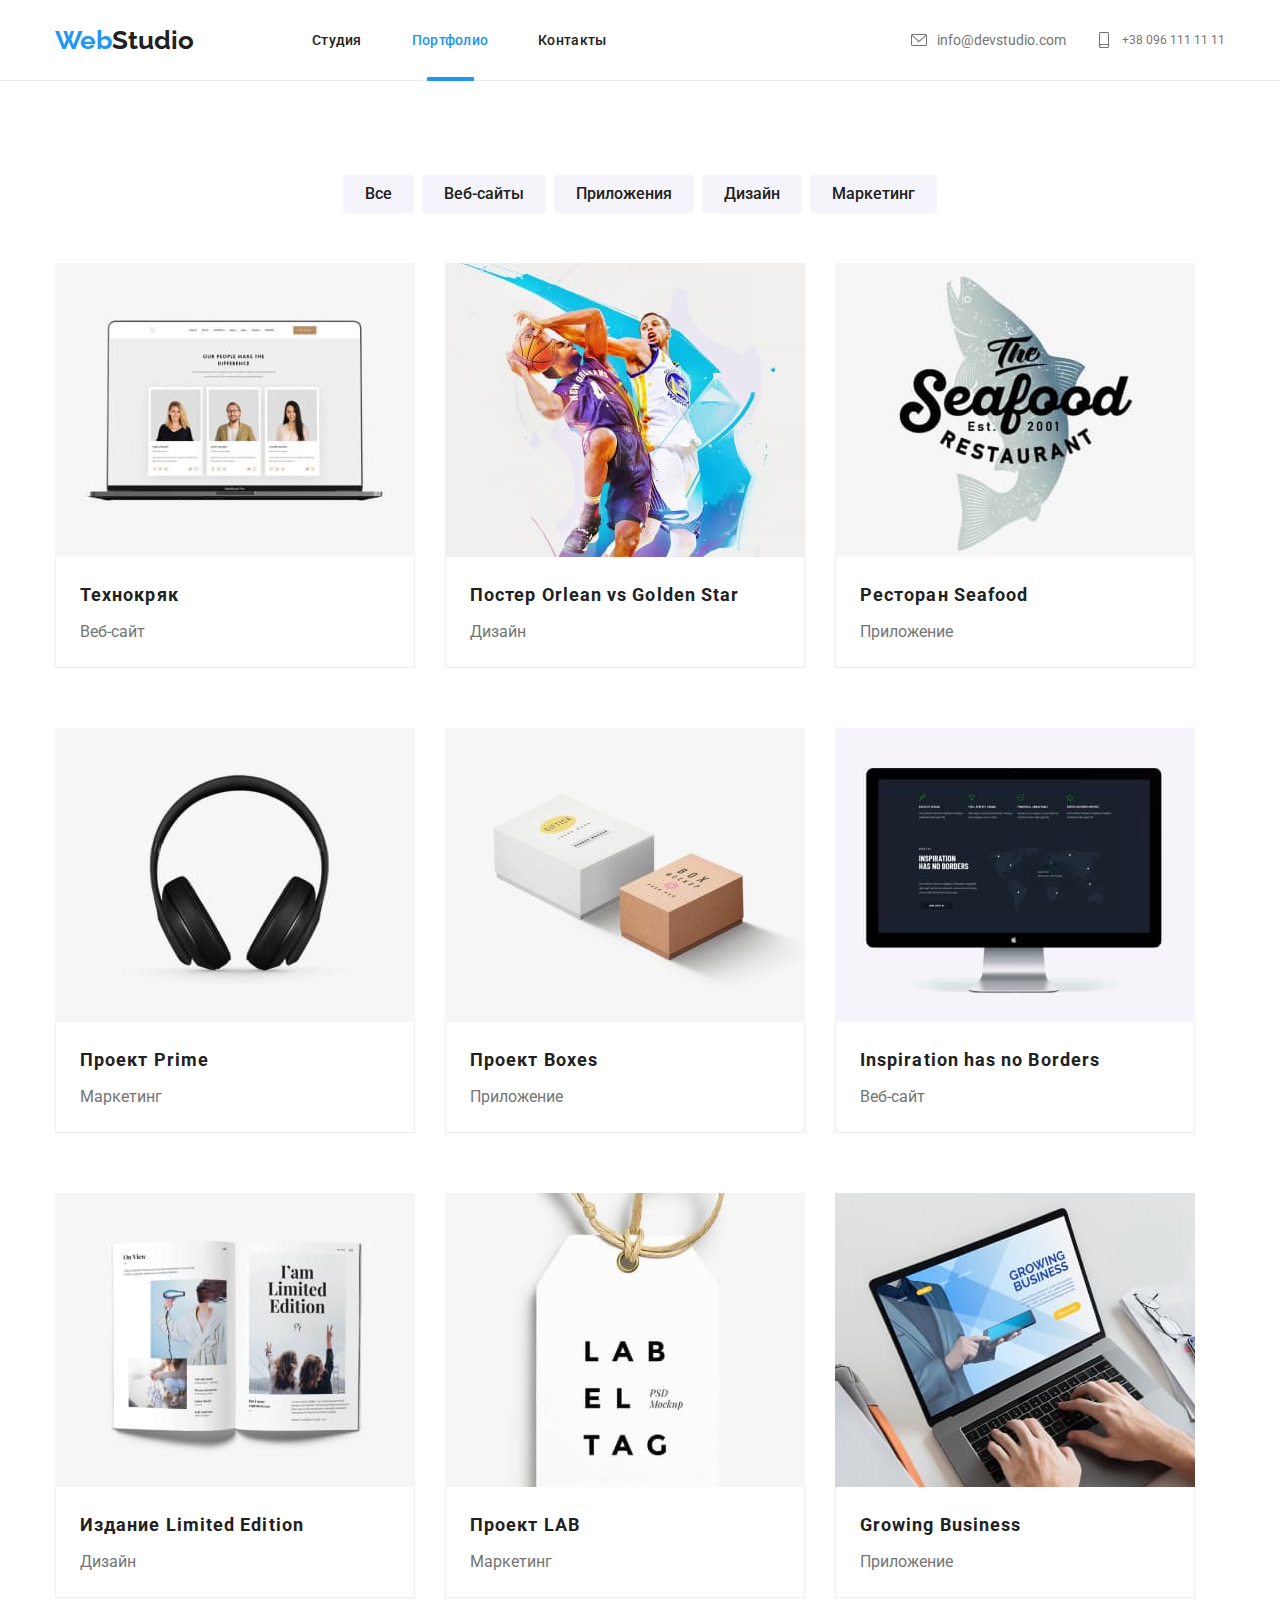
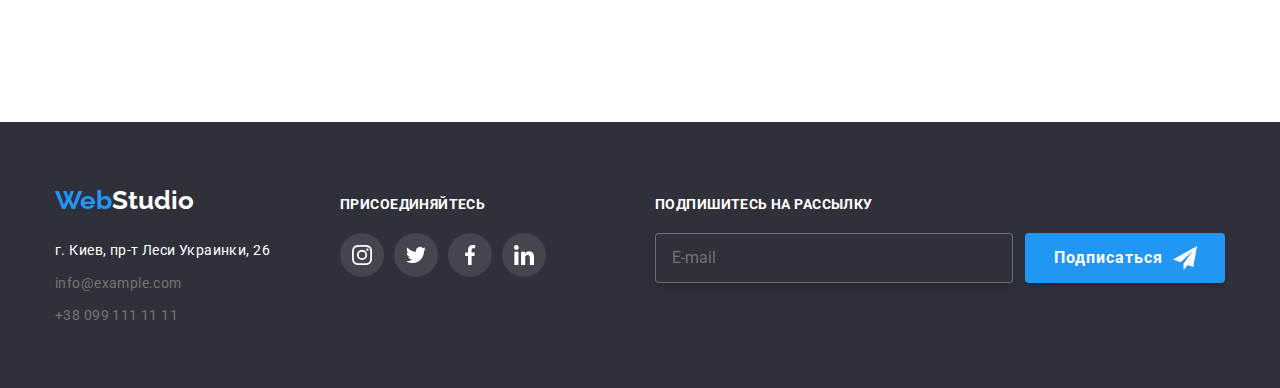
==== commit 4e7187fd: "add 2x pictures" ====
--- a/portfolio.html
+++ b/portfolio.html
@@ -81,7 +81,11 @@
                     <li class="card-set__item">
                         <a href="" class="case">
                             <div class="case__thumb">
-                                <img class="case__image" src="./images/portfolio1.jpg" alt="Дисплей ПК с открытой страницей сайта">
+                                <img 
+                                    class="case__image" 
+                                    scrset="./images/portfolio1-1x.jpg 1x, ./images/portfolio1-2x.jpg 2x"
+                                    src="./images/portfolio1-1x.jpg" 
+                                    alt="Дисплей ПК с открытой страницей сайта">
                                 <p class="case__guide">Ресурс предлагает комплексные предложени с разным уровнем функционала и сервисов. Все это позволbn
                                 посетителю получить исчерпывающие сведения о компании иkb частном лице.</p>
                             </div>
@@ -95,7 +99,11 @@
                     <li class="card-set__item">
                         <a class="case">
                             <div class="case__thumb">
-                                <img class="case__image" src="./images/portfolio2.jpg" alt="Два баскетболиста">
+                                <img 
+                                    class="case__image" 
+                                    scrset="./images/portfolio2-1x.jpg 1x, ./images/portfolio2-2x.jpg 2x"
+                                    src="./images/portfolio2-1x.jpg" 
+                                    alt="Два баскетболиста">
                                 <p class="case__guide">Ресурс предлагает комплексные предложения с разным уровнем функционала и сервисов. Все это позволит посетителю получить исчерпывающие сведения о компании или частном лице.</p>
                             </div>
                             <div class="case__content">
@@ -108,7 +116,11 @@
                     <li class="card-set__item">
                         <a class="case">
                             <div class="case__thumb">
-                                <img class="case__image" src="./images/portfolio3.jpg" alt="Логотип ресторана Seafood">
+                                <img 
+                                    class="case__image" 
+                                    scrset="./images/portfolio3-1x.jpg 1x, ./images/portfolio3-2x.jpg 2x"
+                                    src="./images/portfolio3-1x.jpg" 
+                                    alt="Логотип ресторана Seafood">
                                 <p class="case__guide">Ресурс предлагает комплексные предложени с разным уровнем функционала и сервисов. Все это позволbn посетителю получить исчерпывающие сведения о компании иkb частном лице.</p>
                             </div>
                             <div class="case__content">
@@ -121,7 +133,11 @@
                     <li class="card-set__item">
                         <a class="case">
                             <div class="case__thumb">
-                                <img class="case__image" src="./images/portfolio4.jpg" alt="Наушники">
+                                <img 
+                                    class="case__image"
+                                    scrset="./images/portfolio4-1x.jpg 1x, ./images/portfolio4-2x.jpg 2x"
+                                    src="./images/portfolio4-1x.jpg" 
+                                    alt="Наушники">
                                 <p class="case__guide">Ресурс предлагает комплексные предложени с разным уровнем функционала и сервисов. Все это позволbn
                                 посетителю получить исчерпывающие сведения о компании иkb частном лице.</p>
                             </div>
@@ -135,7 +151,11 @@
                     <li class="card-set__item"> 
                         <a class="case">
                             <div class="case__thumb">
-                                <img class="case__image" src="./images/portfolio5.jpg" alt="Две коробки">
+                                <img 
+                                    class="case__image" 
+                                    scrset="./images/portfolio5-1x.jpg 1x, ./images/portfolio5-2x.jpg 2x"
+                                    src="./images/portfolio5-1x.jpg" 
+                                    alt="Две коробки">
                                 <p class="case__guide">Ресурс предлагает комплексные предложени с разным уровнем функционала и сервисов. Все это позволbn
                                 посетителю получить исчерпывающие сведения о компании иkb частном лице.</p>
                             </div>
@@ -149,7 +169,11 @@
                     <li class="card-set__item">
                         <a class="case">
                             <div class="case__thumb">
-                                <img class="case__image" src="./images/portfolio6.jpg" alt="Экран компьютера">
+                                <img 
+                                    class="case__image" 
+                                    scrset="./images/portfolio6-1x.jpg 1x, ./images/portfolio6-2x.jpg 2x"
+                                    src="./images/portfolio6-1x.jpg" 
+                                    alt="Экран компьютера">
                                 <p class="case__guide">Ресурс предлагает комплексные предложени с разным уровнем функционала и сервисов. Все это позволbn
                                 посетителю получить исчерпывающие сведения о компании иkb частном лице.</p>
                             </div>
@@ -163,7 +187,11 @@
                     <li class="card-set__item">
                         <a class="case">
                             <div class="case__thumb">
-                                <img class="case__image" src="./images/portfolio7.jpg" alt="Разворот журнала">
+                                <img 
+                                    class="case__image" 
+                                    scrset="./images/portfolio7-1x.jpg 1x, ./images/portfolio7-2x.jpg 2x"
+                                    src="./images/portfolio7-1x.jpg" 
+                                    alt="Разворот журнала">
                                 <p class="case__guide">Ресурс предлагает комплексные предложени с разным уровнем функционала и сервисов. Все это позволbn
                                 посетителю получить исчерпывающие сведения о компании иkb частном лице.</p>
                             </div>
@@ -177,7 +205,10 @@
                     <li class="card-set__item">
                         <a class="case">
                             <div class="case__thumb">
-                                <img class="case__image" src="./images/portfolio8.jpg" alt="Бирка LAB">
+                                <img 
+                                    class="case__image" 
+                                    scrset="./images/portfolio8-1x.jpg 1x, ./images/portfolio8-2x.jpg 2x"
+                                    src="./images/portfolio8-1x.jpg" alt="Бирка LAB">
                                 <p class="case__guide">Ресурс предлагает комплексные предложени с разным уровнем функционала и сервисов. Все это позволbn
                                 посетителю получить исчерпывающие сведения о компании иkb частном лице.</p>
                             </div>
@@ -191,7 +222,11 @@
                     <li class="card-set__item">
                         <a class="case">
                             <div class="case__thumb">
-                                <img class="case__image" src="./images/portfolio9.jpg" alt="Руки на клавиатуре ноутбука">
+                                <img 
+                                    class="case__image" 
+                                    scrset="./images/portfolio9-1x.jpg 1x, ./images/portfolio9-2x.jpg 2x"
+                                    src="./images/portfolio9-1x.jpg" 
+                                    alt="Руки на клавиатуре ноутбука">
                                 <p class="case__guide">Ресурс предлагает комплексные предложени с разным уровнем функционала и сервисов. Все это позволbn
                                 посетителю получить исчерпывающие сведения о компании иkb частном лице.</p>
                             </div>
--- a/css/main.min.css
+++ b/css/main.min.css
@@ -1 +1 @@
-/*! modern-normalize v1.1.0 | MIT License | https://github.com/sindresorhus/modern-normalize */*,::before,::after{-webkit-box-sizing:border-box;box-sizing:border-box}html{line-height:1.15;-webkit-text-size-adjust:100%;-moz-tab-size:4;-o-tab-size:4;tab-size:4}body{margin:0;font-family:system-ui,-apple-system,"Segoe UI",Roboto,Helvetica,Arial,sans-serif,"Apple Color Emoji","Segoe UI Emoji"}body.modal-open{overflow:hidden}hr{height:0;color:inherit}abbr[title]{-webkit-text-decoration:underline dotted;text-decoration:underline dotted}b,strong{font-weight:bolder}code,kbd,samp,pre{font-family:ui-monospace,SFMono-Regular,Consolas,"Liberation Mono",Menlo,monospace;font-size:1em}small{font-size:80%}sub,sup{font-size:75%;line-height:0;position:relative;vertical-align:baseline}sub{bottom:-0.25em}sup{top:-0.5em}table{text-indent:0;border-color:inherit}button,input,optgroup,select,textarea{font-family:inherit;font-size:100%;line-height:1.15;margin:0}button,select{text-transform:none}button,[type=button],[type=reset],[type=submit]{-webkit-appearance:button}::-moz-focus-inner{border-style:none;padding:0}:-moz-focusring{outline:1px dotted ButtonText}:-moz-ui-invalid{box-shadow:none}legend{padding:0}progress{vertical-align:baseline}::-webkit-inner-spin-button,::-webkit-outer-spin-button{height:auto}[type=search]{-webkit-appearance:textfield;outline-offset:-2px}::-webkit-search-decoration{-webkit-appearance:none}::-webkit-file-upload-button{-webkit-appearance:button;font:inherit}summary{display:list-item}p,h1,h2,h3,h4,h5,h6{margin:0;padding:0}a{text-decoration:none}img{display:block;max-width:100%;height:auto}.page{margin:0;background-color:#fff;color:#757575;font-family:Roboto,sans-serif;font-size:14px;letter-spacing:0,3em}textarea{resize:none}.list{margin:0;padding:0;list-style:none}.visually-hidden{position:absolute;width:1px;height:1px;margin:-1px;padding:0;overflow:hidden;border:0;clip:rect(0 0 0 0)}.container{margin-left:auto;margin-right:auto;padding-left:15px;padding-right:15px}@media(min-width: 480px){.container{width:480px}}@media(min-width: 768px){.container{width:768px}}@media(min-width: 1200px){.container{width:1200px}}.title{margin-bottom:30px;color:#212121;font-weight:700;font-size:28px;line-height:1.1786;text-align:center}@media(min-width: 768px){.title{font-size:36px;line-height:1.1667}}@media(min-width: 1200px){.title{margin-bottom:50px}}.title--subtitle{margin-bottom:10px;color:#212121;text-align:center;font-weight:700;font-size:14px;line-height:1.1429;letter-spacing:.03em;text-transform:uppercase}@media(min-width: 768px){.title--subtitle{text-align:left}}.logo{color:#212121;font-family:Raleway,sans-serif;text-decoration:none;font-weight:700;font-size:26px;line-height:1.4}.logo__prefix{color:#2196f3}.logo__footer{color:#fff;text-align:center;display:block;margin-left:auto;margin-right:auto}@media(min-width: 1200px){.logo__footer{text-align:left}}@media(min-width: 768px){.logo{padding:0}}.page-header{position:relative;padding:16px 0;border-bottom:1px solid #ececec}@media(min-width: 768px){.page-header{padding:0}}.menu{display:-webkit-box;display:-ms-flexbox;display:flex;-webkit-box-align:center;-ms-flex-align:center;align-items:center}.menu__container{display:-webkit-box;display:-ms-flexbox;display:flex;-webkit-box-align:center;-ms-flex-align:center;align-items:center;-webkit-box-flex:1;-ms-flex-positive:1;flex-grow:1;-webkit-box-pack:justify;-ms-flex-pack:justify;justify-content:space-between;padding:48px 40px;background-color:#fff}@media(max-width: 767px){.menu__container{display:none;position:fixed;width:100%;z-index:40;top:0;left:0;overflow-y:scroll}}.menu__container.is-open{display:block}@media(min-width: 768px){.menu__container{padding:0;margin-left:63px}}@media(min-width: 1200px){.menu__container{margin-left:93px}}.menu__button{position:absolute;z-index:5;top:14px;right:8px;display:-webkit-box;display:-ms-flexbox;display:flex;margin:0;padding:0;border:none;background-color:rgba(0,0,0,0)}@media(min-width: 768px){.menu__button{display:none}}.menu__icon-cross{display:none}.menu__button.is-open .menu__icon-menu{display:none}.menu__button.is-open .menu__icon-cross{display:block}@media(min-width: 768px){.menu__navigation{display:-webkit-box;display:-ms-flexbox;display:flex}}@media(max-width: 767px){.menu__item:not(:last-child){margin-bottom:32px}}.menu__link{position:relative;display:block;padding:0;font-size:40px;line-height:1.175;letter-spacing:.02em;color:#212121;white-space:nowrap;-webkit-transition:color 250ms cubic-bezier(0.4, 0, 0.2, 1);transition:color 250ms cubic-bezier(0.4, 0, 0.2, 1)}.menu__link:hover,.menu__link:focus{color:#2196f3}@media(min-width: 768px){.menu__link{font-size:14px;font-weight:500;line-height:1.1429;padding:32px 25px}}.menu__link--current{color:#2196f3}@media(min-width: 768px){.menu__link--current::after{content:"";position:absolute;bottom:-1px;left:50%;-webkit-transform:translate(-50%);transform:translate(-50%);width:47px;height:4px;background-image:url(../images/hover.svg)}}@media(max-width: 767px){.menu__address{margin-top:302px}}@media(min-width: 768px){.menu__address{display:-webkit-box;display:-ms-flexbox;display:flex;-webkit-box-orient:vertical;-webkit-box-direction:reverse;-ms-flex-direction:column-reverse;flex-direction:column-reverse}}@media(min-width: 1200px){.menu__address{-webkit-box-orient:horizontal;-webkit-box-direction:reverse;-ms-flex-direction:row-reverse;flex-direction:row-reverse;-webkit-box-align:center;-ms-flex-align:center;align-items:center}}@media(max-width: 767px){.menu__address-item:not(:first-child){margin-top:32px}}@media(min-width: 767px)and (max-width: 1199px){.menu__address-item:not(:first-child){margin-bottom:10px}}@media(min-width: 1200px){.menu__address-item:not(:first-child){margin-right:30px}}.menu__address-link{padding:0;font-size:24px;line-height:1.1667;color:#757575;-webkit-transition:color 250ms cubic-bezier(0.4, 0, 0.2, 1);transition:color 250ms cubic-bezier(0.4, 0, 0.2, 1)}@media(min-width: 768px){.menu__address-link{display:-webkit-box;display:-ms-flexbox;display:flex;-webkit-box-align:center;-ms-flex-align:center;align-items:center;font-size:12px}}@media(min-width: 1200px){.menu__address-link{font-size:14px}}.menu__address-link:hover,.menu__address-link:focus{color:#2196f3}.menu__address-link--number{font-size:34px;line-height:1.1765;color:#2196f3}@media(min-width: 768px){.menu__address-link--number{font-size:12px;color:#757575}}.menu__icon-address{display:none;margin-right:8px;width:14px;height:14px;fill:currentColor}@media(min-width: 768px){.menu__icon-address{display:inline-block}}@media(min-width: 1200px){.menu__icon-address{margin-right:10px;width:16px;height:16px}}.menu__mini-socials{display:-webkit-box;display:-ms-flexbox;display:flex;padding:0;margin-top:64px;margin-left:-10px}@media(min-width: 768px){.menu__mini-socials{display:none}}.menu__mini-link{padding:0 10px;font-weight:500;font-size:18px;line-height:1.2222;color:#2196f3}.menu__mini-item:not(:last-child){border-right:1px solid rgba(33,33,33,.2)}.hero{padding-top:118px;padding-bottom:118px;text-align:center;background-color:#2f303a;max-width:1600px;height:400px;margin-left:auto;margin-right:auto;background-image:-webkit-gradient(linear, left top, right top, from(rgba(47, 48, 58, 0.4)), to(rgba(47, 48, 58, 0.4))),url(../images/bg-hero.jpg);background-image:linear-gradient(to right, rgba(47, 48, 58, 0.4), rgba(47, 48, 58, 0.4)),url(../images/bg-hero.jpg);background-repeat:no-repeat;background-position:center}@media(min-width: 1200px){.hero{padding-top:200px;padding-bottom:200px;height:600px}}.hero__title{margin:0 auto;max-width:696px;color:#fff;font-weight:900;font-size:24px;line-height:1.75;letter-spacing:.06em;text-transform:uppercase}@media(min-width: 768px){.hero__title{font-size:26px;line-height:1.6154}}@media(min-width: 1200px){.hero__title{font-size:44px;line-height:1.3636}}.section{padding-top:60px;padding-bottom:60px}@media(min-width: 1200px){.section{padding-top:94px;padding-bottom:94px}}.section__no-padding{padding-top:0}.section__team{background-color:#f5f4fa}.features{margin:-15px}@media(min-width: 768px){.features{display:-webkit-box;display:-ms-flexbox;display:flex;-ms-flex-wrap:wrap;flex-wrap:wrap}}.features__item{margin:15px;-ms-flex-preferred-size:calc(100% - 30px);flex-basis:calc(100% - 30px)}@media(min-width: 768px){.features__item{-ms-flex-preferred-size:calc((100% - 60px)/2);flex-basis:calc((100% - 60px)/2)}}@media(min-width: 1200px){.features__item{-ms-flex-preferred-size:calc((100% - 120px)/4);flex-basis:calc((100% - 120px)/4)}}.features__thumb{display:-webkit-box;display:-ms-flexbox;display:flex;-webkit-box-align:center;-ms-flex-align:center;align-items:center;-webkit-box-pack:center;-ms-flex-pack:center;justify-content:center;height:120px;background-color:#f5f4fa;border-radius:4px;margin-bottom:30px}.features__icon{width:70px;height:70px}.features__text{line-height:1.7}.products-wrap{display:none}@media(min-width: 1200px){.products-wrap{display:block}}.products{display:-webkit-box;display:-ms-flexbox;display:flex}.products__item{position:relative;margin:0 15px}.products__subtitle{margin:0;position:absolute;bottom:0;left:0;display:-webkit-box;display:-ms-flexbox;display:flex;-webkit-box-pack:center;-ms-flex-pack:center;justify-content:center;-webkit-box-align:center;-ms-flex-align:center;align-items:center;width:100%;height:70px;color:#fff;background-color:rgba(47,48,58,.8)}.team{margin:-15px}@media(min-width: 768px){.team{display:-webkit-box;display:-ms-flexbox;display:flex;-ms-flex-wrap:wrap;flex-wrap:wrap}}.team__thumb{height:460px}@media(min-width: 768px){.team__thumb{height:374}}@media(min-width: 1200px){.team__thumb{width:270px;height:260px}}.team__image{width:100%;height:100%;-o-object-fit:cover;object-fit:cover}.team__item{margin:15px;-ms-flex-preferred-size:calc(100% - 30px);flex-basis:calc(100% - 30px);-webkit-box-shadow:0px 1px 3px rgba(0,0,0,.12),0px 1px 1px rgba(0,0,0,.14),0px 2px 1px rgba(0,0,0,.2);box-shadow:0px 1px 3px rgba(0,0,0,.12),0px 1px 1px rgba(0,0,0,.14),0px 2px 1px rgba(0,0,0,.2);border-radius:0px 0px 4px 4px}@media(max-width: 767px){.team__item{margin-bottom:30px}}@media(min-width: 768px){.team__item{-ms-flex-preferred-size:calc((100% - 60px)/2);flex-basis:calc((100% - 60px)/2)}}@media(min-width: 1200px){.team__item{-ms-flex-preferred-size:calc((100% - 120px)/4);flex-basis:calc((100% - 120px)/4)}}.team__content{background-color:#fff;padding:30px 32px}.team__title{margin-bottom:10px;color:#212121;font-size:16px;line-height:1.1718;font-weight:500;text-align:center}.team__text{font-size:16px;line-height:1.1718;font-weight:400;text-align:center;margin-bottom:16px}.actions{display:-webkit-box;display:-ms-flexbox;display:flex;-webkit-box-pack:center;-ms-flex-pack:center;justify-content:center}.actions__item:not(:last-child){margin-right:10px}.social{display:block;width:44px;height:44px;padding:12px;border:none;color:#afb1b8;background-color:#fff;border-radius:50%;-webkit-transition:color 250ms cubic-bezier(0.4, 0, 0.2, 1),background-color 250ms cubic-bezier(0.4, 0, 0.2, 1);transition:color 250ms cubic-bezier(0.4, 0, 0.2, 1),background-color 250ms cubic-bezier(0.4, 0, 0.2, 1)}.social:hover,.social:focus{color:#fff;background-color:#2196f3}.social__icon{width:20px;height:20px;fill:currentColor}.social--grey{color:#fff;background-color:rgba(255,255,255,.1);-webkit-transition:background-color 250ms cubic-bezier(0.4, 0, 0.2, 1);transition:background-color 250ms cubic-bezier(0.4, 0, 0.2, 1)}.social--grey:hover,.social--grey:focus{background-color:#2196f3}.clients{display:-webkit-box;display:-ms-flexbox;display:flex;-ms-flex-wrap:wrap;flex-wrap:wrap;-webkit-box-pack:center;-ms-flex-pack:center;justify-content:center;-webkit-box-align:center;-ms-flex-align:center;align-items:center;margin:-15px}@media(min-width: 1200px){.clients{-ms-flex-wrap:nowrap;flex-wrap:nowrap}}.clients__item{height:92px;-ms-flex-preferred-size:calc((100% - 60px)/2);flex-basis:calc((100% - 60px)/2);margin:15px}@media(min-width: 768px){.clients__item{-ms-flex-preferred-size:calc((100% - 90px)/3);flex-basis:calc((100% - 90px)/3)}}@media(min-width: 1200px){.clients__item{-ms-flex-preferred-size:calc((100% - 180px)/6);flex-basis:calc((100% - 180px)/6)}}.clients__link{display:-webkit-inline-box;display:-ms-inline-flexbox;display:inline-flex;-webkit-box-pack:center;-ms-flex-pack:center;justify-content:center;-webkit-box-align:center;-ms-flex-align:center;align-items:center;width:100%;height:100%;color:#afb1b8;border:1px solid #afb1b8;border-radius:4px;cursor:pointer;-webkit-transition:color 250ms cubic-bezier(0.4, 0, 0.2, 1),border-color 250ms cubic-bezier(0.4, 0, 0.2, 1);transition:color 250ms cubic-bezier(0.4, 0, 0.2, 1),border-color 250ms cubic-bezier(0.4, 0, 0.2, 1)}.clients__link:hover,.clients__link:focus{color:#2196f3;border-color:#2196f3}.clients__icon{width:170px;height:92px;fill:currentColor}.button{display:block;border-radius:4px;border:none;padding:10px 32px;min-width:200px;margin:30px auto 0 auto;color:#fff;background-color:#2196f3;-webkit-box-shadow:0px 4px 4px 0px rgba(0,0,0,.1490196078);box-shadow:0px 4px 4px 0px rgba(0,0,0,.1490196078);font-family:inherit;font-weight:700;font-size:16px;line-height:1.88;letter-spacing:.06em;text-align:center;cursor:pointer}.button__subscribe{position:relative;margin-top:20px;text-align:left;padding-left:29px}@media(min-width: 1200px){.button__subscribe{margin-top:0;margin-left:12px;-ms-flex-item-align:end;align-self:flex-end}}.filter{margin-bottom:40px}@media(min-width: 768px){.filter{margin-bottom:30px}}@media(min-width: 1200px){.filter{margin-bottom:50px}}.filter__list{display:-webkit-box;display:-ms-flexbox;display:flex;-webkit-box-pack:center;-ms-flex-pack:center;justify-content:center}@media(max-width: 767px){.filter__list{-ms-flex-wrap:wrap;flex-wrap:wrap;-webkit-box-pack:start;-ms-flex-pack:start;justify-content:flex-start}}.filter__item:not(:last-child){margin-right:8px}@media(max-width: 767px){.filter__item:not(:nth-last-child(-n+2)){margin-bottom:15px}}.filter__button{display:inline-block;border-radius:4px;border-width:0;padding:6px 22px;color:#212121;background-color:#f5f4fa;font-family:inherit;font-weight:500;font-size:16px;line-height:1.63;cursor:pointer;-webkit-transition:color 250ms cubic-bezier(0.4, 0, 0.2, 1),background-color 250ms cubic-bezier(0.4, 0, 0.2, 1);transition:color 250ms cubic-bezier(0.4, 0, 0.2, 1),background-color 250ms cubic-bezier(0.4, 0, 0.2, 1)}.filter__button:hover,.filter__button:focus{color:#fff;background-color:#2196f3}.card-set{text-align:center}@media(min-width: 768px){.card-set{display:-webkit-box;display:-ms-flexbox;display:flex;-ms-flex-wrap:wrap;flex-wrap:wrap;gap:30px}}.card-set__item{width:calc(100% - 30px)}@media(min-width: 768px){.card-set__item{width:354px}}@media(min-width: 1200px){.card-set__item{-ms-flex-preferred-size:calc((100% - 3*(30px))/3);flex-basis:calc((100% - 3*(30px))/3)}}.case{display:block;width:100%;cursor:pointer;-webkit-transition:-webkit-box-shadow 250ms cubic-bezier(0.4, 0, 0.2, 1);transition:-webkit-box-shadow 250ms cubic-bezier(0.4, 0, 0.2, 1);transition:box-shadow 250ms cubic-bezier(0.4, 0, 0.2, 1);transition:box-shadow 250ms cubic-bezier(0.4, 0, 0.2, 1), -webkit-box-shadow 250ms cubic-bezier(0.4, 0, 0.2, 1)}.case:hover,.case:focus{-webkit-box-shadow:1px 4px 6px 0px rgba(0,0,0,.1607843137),0px 4px 4px 0px rgba(0,0,0,.0588235294),0px 1px 1px 0px rgba(0,0,0,.1215686275);box-shadow:1px 4px 6px 0px rgba(0,0,0,.1607843137),0px 4px 4px 0px rgba(0,0,0,.0588235294),0px 1px 1px 0px rgba(0,0,0,.1215686275)}.case__thumb{position:relative;overflow:hidden}.case__image{height:100%}.case__guide{position:absolute;top:0;left:0;padding:77px 24px;color:#fff;font-size:18px;line-height:1.5556;background-color:#2196f3;opacity:0;pointer-events:none;-webkit-transform:translateY(100%);transform:translateY(100%);-webkit-transition:opasity 250ms cubic-bezier(0.4, 0, 0.2, 1),-webkit-transform 250ms cubic-bezier(0.4, 0, 0.2, 1);transition:opasity 250ms cubic-bezier(0.4, 0, 0.2, 1),-webkit-transform 250ms cubic-bezier(0.4, 0, 0.2, 1);transition:opasity 250ms cubic-bezier(0.4, 0, 0.2, 1),transform 250ms cubic-bezier(0.4, 0, 0.2, 1);transition:opasity 250ms cubic-bezier(0.4, 0, 0.2, 1),transform 250ms cubic-bezier(0.4, 0, 0.2, 1),-webkit-transform 250ms cubic-bezier(0.4, 0, 0.2, 1)}@media(min-width: 1200px){.case__guide{padding:49px 24px}}@media(min-width: 1200px){.case__guide{padding:63px 24px}}.case:hover .case__guide,.case:focus .case__guide{opacity:.9;-webkit-transform:translateY(0);transform:translateY(0)}.case__content{width:100%;text-align:left;padding:20px 24px;border-bottom:1px solid #eee;border-right:1px solid #eee;border-left:1px solid #eee}.case__title{display:inline-block;margin-bottom:4px;color:#212121;font-weight:700;font-size:18px;line-height:2;letter-spacing:.06em}.case__description{color:#757575;font-size:16px;line-height:1.88}.footer{padding-top:60px;padding-bottom:60px;background-color:#2f303a}@media(min-width: 768px){.footer__container{display:-webkit-box;display:-ms-flexbox;display:flex;-webkit-box-align:baseline;-ms-flex-align:baseline;align-items:baseline;-ms-flex-wrap:wrap;flex-wrap:wrap;-webkit-box-pack:justify;-ms-flex-pack:justify;justify-content:space-between}}@media(min-width: 1200px){.footer__container{-webkit-box-pack:start;-ms-flex-pack:start;justify-content:flex-start}}.footer__follow{margin-top:60px;text-align:center}@media(min-width: 767px)and (max-width: 1199px){.footer__follow{-ms-flex-preferred-size:50%;flex-basis:50%}}@media(min-width: 768px){.footer__follow{margin-top:0}}@media(min-width: 1200px){.footer__follow{margin-left:70px;text-align:left}}@media(min-width: 767px)and (max-width: 1199px){.footer-address{-ms-flex-preferred-size:50%;flex-basis:50%}}.footer-address__address{margin-top:20px;text-align:center}@media(min-width: 1200px){.footer-address__address{text-align:left}}.footer-address__item:not(:last-child){margin-bottom:8px}@media(min-width: 768px){.footer-address__item:not(:last-child){margin-bottom:9px}}.footer-address__link{font-style:normal;line-height:1.7;color:#fff;text-decoration:none;letter-spacing:.03em;-webkit-transition:color 250ms cubic-bezier(0.4, 0, 0.2, 1);transition:color 250ms cubic-bezier(0.4, 0, 0.2, 1)}.footer-address__link--grey{color:#757575}.footer-address__link:hover,.footer-address__link:focus{color:#2196f3}.cta{display:inline-block;margin-bottom:20px;color:#fff;line-height:1.1721;letter-spacing:.03em;text-transform:uppercase}.subscribe{margin-top:60px;text-align:center}@media(min-width: 767px)and (max-width: 1199px){.subscribe{-ms-flex-preferred-size:100%;flex-basis:100%}}@media(min-width: 1200px){.subscribe{display:-webkit-box;display:-ms-flexbox;display:flex;margin-top:0;text-align:left;margin-left:auto}}.subscribe__input{display:inline-block;width:100%;height:50px;padding:15px 16px;color:#fff;background-color:#2f303a;border:1px solid rgba(255,255,255,.3);-webkit-filter:drop-shadow(0px 4px 4px rgba(0, 0, 0, 0.15));filter:drop-shadow(0px 4px 4px rgba(0, 0, 0, 0.15));border-radius:4px}@media(min-width: 768px){.subscribe__input{display:block;width:55%;margin-left:auto;margin-right:auto}}@media(min-width: 1200px){.subscribe__input{width:358px}}.subscribe__input::-webkit-input-placeholder{font-size:16px;line-height:1.25}.subscribe__input::-moz-placeholder{font-size:16px;line-height:1.25}.subscribe__input:-ms-input-placeholder{font-size:16px;line-height:1.25}.subscribe__input::-ms-input-placeholder{font-size:16px;line-height:1.25}.subscribe__input::placeholder{font-size:16px;line-height:1.25}.subscribe__icon{position:absolute;bottom:13px;right:28px;width:24px;height:24px;pointer-events:none}.backdrop{position:fixed;z-index:20;top:0;left:0;width:100%;height:100%;padding:93px 15px;overflow-y:scroll;background-color:rgba(0,0,0,.2);opacity:1;-webkit-transition:opacity 250ms cubic-bezier(0.4, 0, 0.2, 1);transition:opacity 250ms cubic-bezier(0.4, 0, 0.2, 1)}.backdrop.is-hidden{opacity:0;pointer-events:none;visibility:hidden}.modal{-webkit-transform:scale(1);transform:scale(1);-webkit-transition:-webkit-transform 250ms cubic-bezier(0.4, 0, 0.2, 1);transition:-webkit-transform 250ms cubic-bezier(0.4, 0, 0.2, 1);transition:transform 250ms cubic-bezier(0.4, 0, 0.2, 1);transition:transform 250ms cubic-bezier(0.4, 0, 0.2, 1), -webkit-transform 250ms cubic-bezier(0.4, 0, 0.2, 1);padding:40px 39px 40px 41px;background-color:#fff;-webkit-box-shadow:0 2px 1px 0 rgba(0,0,0,.2),0 1px 1px 0 rgba(0,0,0,.1411764706),0 1px 3px 0 rgba(0,0,0,.1215686275);box-shadow:0 2px 1px 0 rgba(0,0,0,.2),0 1px 1px 0 rgba(0,0,0,.1411764706),0 1px 3px 0 rgba(0,0,0,.1215686275);border-radius:4px}@media(min-width: 768px){.modal{position:absolute;z-index:30;top:50%;left:50%;max-width:528px;width:100%;min-height:450px;-webkit-transform:translate(-50%, -50%);transform:translate(-50%, -50%);-webkit-transition:-webkit-transform 250ms cubic-bezier(0.4, 0, 0.2, 1);transition:-webkit-transform 250ms cubic-bezier(0.4, 0, 0.2, 1);transition:transform 250ms cubic-bezier(0.4, 0, 0.2, 1);transition:transform 250ms cubic-bezier(0.4, 0, 0.2, 1), -webkit-transform 250ms cubic-bezier(0.4, 0, 0.2, 1)}}@media(min-width: 1200px){.modal{min-height:581px}}.backdrop.is-hidden .modal{-webkit-transform:translate(-50%, -50%) scale(0.9);transform:translate(-50%, -50%) scale(0.9)}.modal__cta{margin-bottom:12px;font-size:20px;line-height:1.5;letter-spacing:.03em;text-align:center;color:#212121}@media(min-width: 1200px){.modal__cta{line-height:1.15}}.close-button{position:absolute;z-index:60;right:0;top:0;-webkit-transform:translate(-8px, 8px);transform:translate(-8px, 8px);width:30px;height:30px;display:-webkit-inline-box;display:-ms-inline-flexbox;display:inline-flex;-webkit-box-align:center;-ms-flex-align:center;align-items:center;-webkit-box-pack:center;-ms-flex-pack:center;justify-content:center;background-color:#fff;border:1px solid rgba(0,0,0,.1019607843);border-radius:50%;cursor:pointer}.close-button__icon{display:block;width:18px;height:18px;fill:currentColor;-webkit-transition:fill 250ms cubic-bezier(0.4, 0, 0.2, 1);transition:fill 250ms cubic-bezier(0.4, 0, 0.2, 1)}.close-button:hover .close-button__icon,.close-button:focus .close-button__icon{fill:#2196f3}.form__field{position:relative;display:-webkit-box;display:-ms-flexbox;display:flex;-webkit-box-orient:vertical;-webkit-box-direction:normal;-ms-flex-direction:column;flex-direction:column}.form__field:not(:last-child){margin-bottom:10px}.form__icon{position:absolute;width:18px;height:18px;bottom:11px;left:12px;-webkit-transition:fill 250ms cubic-bezier(0.4, 0, 0.2, 1);transition:fill 250ms cubic-bezier(0.4, 0, 0.2, 1)}.form__field:focus-within .form__icon{fill:#2196f3}.form__label{margin-bottom:4px;font-size:12px;line-height:1.1717;letter-spacing:.01em}.form__input{max-width:448px;margin:0;padding:12px 42px;border:1px solid rgba(33,33,33,.2);border-radius:4px;outline:none;-webkit-transition:border-color 250ms cubic-bezier(0.4, 0, 0.2, 1);transition:border-color 250ms cubic-bezier(0.4, 0, 0.2, 1)}.form__input:focus{border:1px solid #2196f3}.form__input::-webkit-input-placeholder{font-size:12px;line-height:1.1717;letter-spacing:.01em;color:rgba(117,117,117,.502)}.form__input::-moz-placeholder{font-size:12px;line-height:1.1717;letter-spacing:.01em;color:rgba(117,117,117,.502)}.form__input:-ms-input-placeholder{font-size:12px;line-height:1.1717;letter-spacing:.01em;color:rgba(117,117,117,.502)}.form__input::-ms-input-placeholder{font-size:12px;line-height:1.1717;letter-spacing:.01em;color:rgba(117,117,117,.502)}.form__input::placeholder{font-size:12px;line-height:1.1717;letter-spacing:.01em;color:rgba(117,117,117,.502)}.form__input--comment{max-width:448px;height:120px;padding:12px 16px}.checkbox{position:relative;display:-webkit-box;display:-ms-flexbox;display:flex;-webkit-box-align:center;-ms-flex-align:center;align-items:center;text-align:center;margin-top:20px}.checkbox__input{display:block}.checkbox__icon{position:absolute;pointer-events:none;display:inline-block;width:16px;height:15px;opacity:1;-webkit-transition:opacity 250ms cubic-bezier(0.4, 0, 0.2, 1);transition:opacity 250ms cubic-bezier(0.4, 0, 0.2, 1)}.checkbox__input:checked+.checkbox__icon{opacity:0}.checkbox__icon-done{position:absolute;left:0;bottom:0;-webkit-transform:translateY(-5px);transform:translateY(-5px);pointer-events:none;display:inline-block;width:16px;height:15px;opacity:0;-webkit-transition:opacity 250ms cubic-bezier(0.4, 0, 0.2, 1);transition:opacity 250ms cubic-bezier(0.4, 0, 0.2, 1)}.checkbox__input:checked~.checkbox__icon-done{opacity:1}.checkbox__label{line-height:1.7143;padding-left:25px}@media(min-width: 480px){.checkbox__label{white-space:nowrap}}.checkbox__contract{line-height:1.7143;color:#2196f3;text-decoration:underline}/*# sourceMappingURL=main.min.css.map */+/*! modern-normalize v1.1.0 | MIT License | https://github.com/sindresorhus/modern-normalize */*,::before,::after{-webkit-box-sizing:border-box;box-sizing:border-box}html{line-height:1.15;-webkit-text-size-adjust:100%;-moz-tab-size:4;-o-tab-size:4;tab-size:4}body{margin:0;font-family:system-ui,-apple-system,"Segoe UI",Roboto,Helvetica,Arial,sans-serif,"Apple Color Emoji","Segoe UI Emoji"}body.modal-open{overflow:hidden}hr{height:0;color:inherit}abbr[title]{-webkit-text-decoration:underline dotted;text-decoration:underline dotted}b,strong{font-weight:bolder}code,kbd,samp,pre{font-family:ui-monospace,SFMono-Regular,Consolas,"Liberation Mono",Menlo,monospace;font-size:1em}small{font-size:80%}sub,sup{font-size:75%;line-height:0;position:relative;vertical-align:baseline}sub{bottom:-0.25em}sup{top:-0.5em}table{text-indent:0;border-color:inherit}button,input,optgroup,select,textarea{font-family:inherit;font-size:100%;line-height:1.15;margin:0}button,select{text-transform:none}button,[type=button],[type=reset],[type=submit]{-webkit-appearance:button}::-moz-focus-inner{border-style:none;padding:0}:-moz-focusring{outline:1px dotted ButtonText}:-moz-ui-invalid{box-shadow:none}legend{padding:0}progress{vertical-align:baseline}::-webkit-inner-spin-button,::-webkit-outer-spin-button{height:auto}[type=search]{-webkit-appearance:textfield;outline-offset:-2px}::-webkit-search-decoration{-webkit-appearance:none}::-webkit-file-upload-button{-webkit-appearance:button;font:inherit}summary{display:list-item}p,h1,h2,h3,h4,h5,h6{margin:0;padding:0}a{text-decoration:none}img{display:block;max-width:100%;height:auto}.page{margin:0;background-color:#fff;color:#757575;font-family:Roboto,sans-serif;font-size:14px;letter-spacing:0,3em}textarea{resize:none}.list{margin:0;padding:0;list-style:none}.visually-hidden{position:absolute;width:1px;height:1px;margin:-1px;padding:0;overflow:hidden;border:0;clip:rect(0 0 0 0)}.container{margin-left:auto;margin-right:auto;padding-left:15px;padding-right:15px}@media(min-width: 480px){.container{width:480px}}@media(min-width: 768px){.container{width:768px}}@media(min-width: 1200px){.container{width:1200px}}.title{margin-bottom:30px;color:#212121;font-weight:700;font-size:28px;line-height:1.1786;text-align:center}@media(min-width: 768px){.title{font-size:36px;line-height:1.1667}}@media(min-width: 1200px){.title{margin-bottom:50px}}.title--subtitle{margin-bottom:10px;color:#212121;text-align:center;font-weight:700;font-size:14px;line-height:1.1429;letter-spacing:.03em;text-transform:uppercase}@media(min-width: 768px){.title--subtitle{text-align:left}}.logo{color:#212121;font-family:Raleway,sans-serif;text-decoration:none;font-weight:700;font-size:26px;line-height:1.4}.logo__prefix{color:#2196f3}.logo__footer{color:#fff;text-align:center;display:block;margin-left:auto;margin-right:auto}@media(min-width: 1200px){.logo__footer{text-align:left}}@media(min-width: 768px){.logo{padding:0}}.page-header{position:relative;padding:16px 0;border-bottom:1px solid #ececec}@media(min-width: 768px){.page-header{padding:0}}.menu{display:-webkit-box;display:-ms-flexbox;display:flex;-webkit-box-align:center;-ms-flex-align:center;align-items:center}.menu__container{display:-webkit-box;display:-ms-flexbox;display:flex;-webkit-box-align:center;-ms-flex-align:center;align-items:center;-webkit-box-flex:1;-ms-flex-positive:1;flex-grow:1;-webkit-box-pack:justify;-ms-flex-pack:justify;justify-content:space-between;padding:48px 40px;background-color:#fff}@media(max-width: 767px){.menu__container{display:none;position:fixed;width:100%;z-index:40;top:0;left:0;overflow-y:scroll}}.menu__container.is-open{display:block}@media(min-width: 768px){.menu__container{padding:0;margin-left:63px}}@media(min-width: 1200px){.menu__container{margin-left:93px}}.menu__button{position:absolute;z-index:5;top:14px;right:8px;display:-webkit-box;display:-ms-flexbox;display:flex;margin:0;padding:0;border:none;background-color:rgba(0,0,0,0)}@media(min-width: 768px){.menu__button{display:none}}.menu__icon-cross{display:none}.menu__button.is-open .menu__icon-menu{display:none}.menu__button.is-open .menu__icon-cross{display:block}@media(min-width: 768px){.menu__navigation{display:-webkit-box;display:-ms-flexbox;display:flex}}@media(max-width: 767px){.menu__item:not(:last-child){margin-bottom:32px}}.menu__link{position:relative;display:block;padding:0;font-size:40px;line-height:1.175;letter-spacing:.02em;color:#212121;white-space:nowrap;-webkit-transition:color 250ms cubic-bezier(0.4, 0, 0.2, 1);transition:color 250ms cubic-bezier(0.4, 0, 0.2, 1)}.menu__link:hover,.menu__link:focus{color:#2196f3}@media(min-width: 768px){.menu__link{font-size:14px;font-weight:500;line-height:1.1429;padding:32px 25px}}.menu__link--current{color:#2196f3}@media(min-width: 768px){.menu__link--current::after{content:"";position:absolute;bottom:-1px;left:50%;-webkit-transform:translate(-50%);transform:translate(-50%);width:47px;height:4px;background-image:url(../images/hover.svg)}}@media(max-width: 767px){.menu__address{margin-top:302px}}@media(min-width: 768px){.menu__address{display:-webkit-box;display:-ms-flexbox;display:flex;-webkit-box-orient:vertical;-webkit-box-direction:reverse;-ms-flex-direction:column-reverse;flex-direction:column-reverse}}@media(min-width: 1200px){.menu__address{-webkit-box-orient:horizontal;-webkit-box-direction:reverse;-ms-flex-direction:row-reverse;flex-direction:row-reverse;-webkit-box-align:center;-ms-flex-align:center;align-items:center}}@media(max-width: 767px){.menu__address-item:not(:first-child){margin-top:32px}}@media(min-width: 767px)and (max-width: 1199px){.menu__address-item:not(:first-child){margin-bottom:10px}}@media(min-width: 1200px){.menu__address-item:not(:first-child){margin-right:30px}}.menu__address-link{padding:0;font-size:24px;line-height:1.1667;color:#757575;-webkit-transition:color 250ms cubic-bezier(0.4, 0, 0.2, 1);transition:color 250ms cubic-bezier(0.4, 0, 0.2, 1)}@media(min-width: 768px){.menu__address-link{display:-webkit-box;display:-ms-flexbox;display:flex;-webkit-box-align:center;-ms-flex-align:center;align-items:center;font-size:12px}}@media(min-width: 1200px){.menu__address-link{font-size:14px}}.menu__address-link:hover,.menu__address-link:focus{color:#2196f3}.menu__address-link--number{font-size:34px;line-height:1.1765;color:#2196f3}@media(min-width: 768px){.menu__address-link--number{font-size:12px;color:#757575}}.menu__icon-address{display:none;margin-right:8px;width:14px;height:14px;fill:currentColor}@media(min-width: 768px){.menu__icon-address{display:inline-block}}@media(min-width: 1200px){.menu__icon-address{margin-right:10px;width:16px;height:16px}}.menu__mini-socials{display:-webkit-box;display:-ms-flexbox;display:flex;padding:0;margin-top:64px;margin-left:-10px}@media(min-width: 768px){.menu__mini-socials{display:none}}.menu__mini-link{padding:0 10px;font-weight:500;font-size:18px;line-height:1.2222;color:#2196f3}.menu__mini-item:not(:last-child){border-right:1px solid rgba(33,33,33,.2)}.hero{padding-top:118px;padding-bottom:118px;text-align:center;background-color:#2f303a;max-width:1600px;height:400px;margin-left:auto;margin-right:auto;background-image:-webkit-gradient(linear, left top, right top, from(rgba(47, 48, 58, 0.4)), to(rgba(47, 48, 58, 0.4))),url("../../images/bg-hero.jpg");background-image:linear-gradient(to right, rgba(47, 48, 58, 0.4), rgba(47, 48, 58, 0.4)),url("../../images/bg-hero.jpg");background-size:1600px;background-repeat:no-repeat;background-position:center}@media(min-width: 1200px){.hero{padding-top:200px;padding-bottom:200px;height:600px}}@media(min-device-pixel-ratio: 2),(-webkit-min-device-pixel-ratio: 2),(min-resolution: 192dpi),(min-resolution: 2dppx){.hero .hero{background-image:url("../../images/bg-hero-2x.jpg")}}.hero__title{margin:0 auto;max-width:696px;color:#fff;font-weight:900;font-size:24px;line-height:1.75;letter-spacing:.06em;text-transform:uppercase}@media(min-width: 768px){.hero__title{font-size:26px;line-height:1.6154}}@media(min-width: 1200px){.hero__title{font-size:44px;line-height:1.3636}}.section{padding-top:60px;padding-bottom:60px}@media(min-width: 1200px){.section{padding-top:94px;padding-bottom:94px}}.section__no-padding{padding-top:0}.section__team{background-color:#f5f4fa}.features{margin:-15px}@media(min-width: 768px){.features{display:-webkit-box;display:-ms-flexbox;display:flex;-ms-flex-wrap:wrap;flex-wrap:wrap}}.features__item{margin:15px;-ms-flex-preferred-size:calc(100% - 30px);flex-basis:calc(100% - 30px)}@media(min-width: 768px){.features__item{-ms-flex-preferred-size:calc((100% - 60px)/2);flex-basis:calc((100% - 60px)/2)}}@media(min-width: 1200px){.features__item{-ms-flex-preferred-size:calc((100% - 120px)/4);flex-basis:calc((100% - 120px)/4)}}.features__thumb{display:-webkit-box;display:-ms-flexbox;display:flex;-webkit-box-align:center;-ms-flex-align:center;align-items:center;-webkit-box-pack:center;-ms-flex-pack:center;justify-content:center;height:120px;background-color:#f5f4fa;border-radius:4px;margin-bottom:30px}.features__icon{width:70px;height:70px}.features__text{line-height:1.7}.products-wrap{display:none}@media(min-width: 1200px){.products-wrap{display:block}}.products{display:-webkit-box;display:-ms-flexbox;display:flex}.products__item{position:relative;margin:0 15px}.products__subtitle{margin:0;position:absolute;bottom:0;left:0;display:-webkit-box;display:-ms-flexbox;display:flex;-webkit-box-pack:center;-ms-flex-pack:center;justify-content:center;-webkit-box-align:center;-ms-flex-align:center;align-items:center;width:100%;height:70px;color:#fff;background-color:rgba(47,48,58,.8)}.team{margin:-15px}@media(min-width: 768px){.team{display:-webkit-box;display:-ms-flexbox;display:flex;-ms-flex-wrap:wrap;flex-wrap:wrap}}.team__thumb{height:460px}@media(min-width: 768px){.team__thumb{height:374}}@media(min-width: 1200px){.team__thumb{width:270px;height:260px}}.team__image{width:100%;height:100%;-o-object-fit:cover;object-fit:cover}.team__item{margin:15px;-ms-flex-preferred-size:calc(100% - 30px);flex-basis:calc(100% - 30px);-webkit-box-shadow:0px 1px 3px rgba(0,0,0,.12),0px 1px 1px rgba(0,0,0,.14),0px 2px 1px rgba(0,0,0,.2);box-shadow:0px 1px 3px rgba(0,0,0,.12),0px 1px 1px rgba(0,0,0,.14),0px 2px 1px rgba(0,0,0,.2);border-radius:0px 0px 4px 4px}@media(max-width: 767px){.team__item{margin-bottom:30px}}@media(min-width: 768px){.team__item{-ms-flex-preferred-size:calc((100% - 60px)/2);flex-basis:calc((100% - 60px)/2)}}@media(min-width: 1200px){.team__item{-ms-flex-preferred-size:calc((100% - 120px)/4);flex-basis:calc((100% - 120px)/4)}}.team__content{background-color:#fff;padding:30px 32px}.team__title{margin-bottom:10px;color:#212121;font-size:16px;line-height:1.1718;font-weight:500;text-align:center}.team__text{font-size:16px;line-height:1.1718;font-weight:400;text-align:center;margin-bottom:16px}.actions{display:-webkit-box;display:-ms-flexbox;display:flex;-webkit-box-pack:center;-ms-flex-pack:center;justify-content:center}.actions__item:not(:last-child){margin-right:10px}.social{display:block;width:44px;height:44px;padding:12px;border:none;color:#afb1b8;background-color:#fff;border-radius:50%;-webkit-transition:color 250ms cubic-bezier(0.4, 0, 0.2, 1),background-color 250ms cubic-bezier(0.4, 0, 0.2, 1);transition:color 250ms cubic-bezier(0.4, 0, 0.2, 1),background-color 250ms cubic-bezier(0.4, 0, 0.2, 1)}.social:hover,.social:focus{color:#fff;background-color:#2196f3}.social__icon{width:20px;height:20px;fill:currentColor}.social--grey{color:#fff;background-color:rgba(255,255,255,.1);-webkit-transition:background-color 250ms cubic-bezier(0.4, 0, 0.2, 1);transition:background-color 250ms cubic-bezier(0.4, 0, 0.2, 1)}.social--grey:hover,.social--grey:focus{background-color:#2196f3}.clients{display:-webkit-box;display:-ms-flexbox;display:flex;-ms-flex-wrap:wrap;flex-wrap:wrap;-webkit-box-pack:center;-ms-flex-pack:center;justify-content:center;-webkit-box-align:center;-ms-flex-align:center;align-items:center;margin:-15px}@media(min-width: 1200px){.clients{-ms-flex-wrap:nowrap;flex-wrap:nowrap}}.clients__item{height:92px;-ms-flex-preferred-size:calc((100% - 60px)/2);flex-basis:calc((100% - 60px)/2);margin:15px}@media(min-width: 768px){.clients__item{-ms-flex-preferred-size:calc((100% - 90px)/3);flex-basis:calc((100% - 90px)/3)}}@media(min-width: 1200px){.clients__item{-ms-flex-preferred-size:calc((100% - 180px)/6);flex-basis:calc((100% - 180px)/6)}}.clients__link{display:-webkit-inline-box;display:-ms-inline-flexbox;display:inline-flex;-webkit-box-pack:center;-ms-flex-pack:center;justify-content:center;-webkit-box-align:center;-ms-flex-align:center;align-items:center;width:100%;height:100%;color:#afb1b8;border:1px solid #afb1b8;border-radius:4px;cursor:pointer;-webkit-transition:color 250ms cubic-bezier(0.4, 0, 0.2, 1),border-color 250ms cubic-bezier(0.4, 0, 0.2, 1);transition:color 250ms cubic-bezier(0.4, 0, 0.2, 1),border-color 250ms cubic-bezier(0.4, 0, 0.2, 1)}.clients__link:hover,.clients__link:focus{color:#2196f3;border-color:#2196f3}.clients__icon{width:170px;height:92px;fill:currentColor}.button{display:block;border-radius:4px;border:none;padding:10px 32px;min-width:200px;margin:30px auto 0 auto;color:#fff;background-color:#2196f3;-webkit-box-shadow:0px 4px 4px 0px rgba(0,0,0,.1490196078);box-shadow:0px 4px 4px 0px rgba(0,0,0,.1490196078);font-family:inherit;font-weight:700;font-size:16px;line-height:1.88;letter-spacing:.06em;text-align:center;cursor:pointer}.button__subscribe{position:relative;margin-top:20px;text-align:left;padding-left:29px}@media(min-width: 1200px){.button__subscribe{margin-top:0;margin-left:12px;-ms-flex-item-align:end;align-self:flex-end}}.filter{margin-bottom:40px}@media(min-width: 768px){.filter{margin-bottom:30px}}@media(min-width: 1200px){.filter{margin-bottom:50px}}.filter__list{display:-webkit-box;display:-ms-flexbox;display:flex;-webkit-box-pack:center;-ms-flex-pack:center;justify-content:center}@media(max-width: 767px){.filter__list{-ms-flex-wrap:wrap;flex-wrap:wrap;-webkit-box-pack:start;-ms-flex-pack:start;justify-content:flex-start}}.filter__item:not(:last-child){margin-right:8px}@media(max-width: 767px){.filter__item:not(:nth-last-child(-n+2)){margin-bottom:15px}}.filter__button{display:inline-block;border-radius:4px;border-width:0;padding:6px 22px;color:#212121;background-color:#f5f4fa;font-family:inherit;font-weight:500;font-size:16px;line-height:1.63;cursor:pointer;-webkit-transition:color 250ms cubic-bezier(0.4, 0, 0.2, 1),background-color 250ms cubic-bezier(0.4, 0, 0.2, 1);transition:color 250ms cubic-bezier(0.4, 0, 0.2, 1),background-color 250ms cubic-bezier(0.4, 0, 0.2, 1)}.filter__button:hover,.filter__button:focus{color:#fff;background-color:#2196f3}.card-set{text-align:center}@media(min-width: 768px){.card-set{display:-webkit-box;display:-ms-flexbox;display:flex;-ms-flex-wrap:wrap;flex-wrap:wrap;gap:30px}}.card-set__item{max-width:450px}.card-set__item:not(:last-child){margin-bottom:30px}@media(min-width: 768px){.card-set__item{width:354px}}@media(min-width: 1200px){.card-set__item{-ms-flex-preferred-size:calc((100% - 3*(30px))/3);flex-basis:calc((100% - 3*(30px))/3)}}.case{display:block;width:100%;cursor:pointer;-webkit-transition:-webkit-box-shadow 250ms cubic-bezier(0.4, 0, 0.2, 1);transition:-webkit-box-shadow 250ms cubic-bezier(0.4, 0, 0.2, 1);transition:box-shadow 250ms cubic-bezier(0.4, 0, 0.2, 1);transition:box-shadow 250ms cubic-bezier(0.4, 0, 0.2, 1), -webkit-box-shadow 250ms cubic-bezier(0.4, 0, 0.2, 1)}.case:hover,.case:focus{-webkit-box-shadow:1px 4px 6px 0px rgba(0,0,0,.1607843137),0px 4px 4px 0px rgba(0,0,0,.0588235294),0px 1px 1px 0px rgba(0,0,0,.1215686275);box-shadow:1px 4px 6px 0px rgba(0,0,0,.1607843137),0px 4px 4px 0px rgba(0,0,0,.0588235294),0px 1px 1px 0px rgba(0,0,0,.1215686275)}.case__thumb{position:relative;overflow:hidden;max-width:450px;height:294px}.case__image{height:100%;width:100%;-o-object-fit:cover;object-fit:cover}.case__guide{position:absolute;top:0;left:0;padding:77px 24px;color:#fff;font-size:18px;line-height:1.5556;background-color:#2196f3;opacity:0;pointer-events:none;-webkit-transform:translateY(100%);transform:translateY(100%);-webkit-transition:opasity 250ms cubic-bezier(0.4, 0, 0.2, 1),-webkit-transform 250ms cubic-bezier(0.4, 0, 0.2, 1);transition:opasity 250ms cubic-bezier(0.4, 0, 0.2, 1),-webkit-transform 250ms cubic-bezier(0.4, 0, 0.2, 1);transition:opasity 250ms cubic-bezier(0.4, 0, 0.2, 1),transform 250ms cubic-bezier(0.4, 0, 0.2, 1);transition:opasity 250ms cubic-bezier(0.4, 0, 0.2, 1),transform 250ms cubic-bezier(0.4, 0, 0.2, 1),-webkit-transform 250ms cubic-bezier(0.4, 0, 0.2, 1)}@media(min-width: 1200px){.case__guide{padding:49px 24px}}@media(min-width: 1200px){.case__guide{padding:63px 24px}}.case:hover .case__guide,.case:focus .case__guide{opacity:.9;-webkit-transform:translateY(0);transform:translateY(0)}.case__content{width:100%;text-align:left;padding:20px 24px;border-bottom:1px solid #eee;border-right:1px solid #eee;border-left:1px solid #eee}.case__title{display:inline-block;margin-bottom:4px;color:#212121;font-weight:700;font-size:18px;line-height:2;letter-spacing:.06em}.case__description{color:#757575;font-size:16px;line-height:1.88}.footer{padding-top:60px;padding-bottom:60px;background-color:#2f303a}@media(min-width: 768px){.footer__container{display:-webkit-box;display:-ms-flexbox;display:flex;-webkit-box-align:baseline;-ms-flex-align:baseline;align-items:baseline;-ms-flex-wrap:wrap;flex-wrap:wrap;-webkit-box-pack:justify;-ms-flex-pack:justify;justify-content:space-between}}@media(min-width: 1200px){.footer__container{-webkit-box-pack:start;-ms-flex-pack:start;justify-content:flex-start}}.footer__follow{margin-top:60px;text-align:center}@media(min-width: 767px)and (max-width: 1199px){.footer__follow{-ms-flex-preferred-size:50%;flex-basis:50%}}@media(min-width: 768px){.footer__follow{margin-top:0}}@media(min-width: 1200px){.footer__follow{margin-left:70px;text-align:left}}@media(min-width: 767px)and (max-width: 1199px){.footer-address{-ms-flex-preferred-size:50%;flex-basis:50%}}.footer-address__address{margin-top:20px;text-align:center}@media(min-width: 1200px){.footer-address__address{text-align:left}}.footer-address__item:not(:last-child){margin-bottom:8px}@media(min-width: 768px){.footer-address__item:not(:last-child){margin-bottom:9px}}.footer-address__link{font-style:normal;line-height:1.7;color:#fff;text-decoration:none;letter-spacing:.03em;-webkit-transition:color 250ms cubic-bezier(0.4, 0, 0.2, 1);transition:color 250ms cubic-bezier(0.4, 0, 0.2, 1)}.footer-address__link--grey{color:#757575}.footer-address__link:hover,.footer-address__link:focus{color:#2196f3}.cta{display:inline-block;margin-bottom:20px;color:#fff;line-height:1.1721;letter-spacing:.03em;text-transform:uppercase}.subscribe{margin-top:60px;text-align:center}@media(min-width: 767px)and (max-width: 1199px){.subscribe{-ms-flex-preferred-size:100%;flex-basis:100%}}@media(min-width: 1200px){.subscribe{display:-webkit-box;display:-ms-flexbox;display:flex;margin-top:0;text-align:left;margin-left:auto}}.subscribe__input{display:inline-block;width:100%;height:50px;padding:15px 16px;color:#fff;background-color:#2f303a;border:1px solid rgba(255,255,255,.3);-webkit-filter:drop-shadow(0px 4px 4px rgba(0, 0, 0, 0.15));filter:drop-shadow(0px 4px 4px rgba(0, 0, 0, 0.15));border-radius:4px}@media(min-width: 768px){.subscribe__input{display:block;width:55%;margin-left:auto;margin-right:auto}}@media(min-width: 1200px){.subscribe__input{width:358px}}.subscribe__input::-webkit-input-placeholder{font-size:16px;line-height:1.25}.subscribe__input::-moz-placeholder{font-size:16px;line-height:1.25}.subscribe__input:-ms-input-placeholder{font-size:16px;line-height:1.25}.subscribe__input::-ms-input-placeholder{font-size:16px;line-height:1.25}.subscribe__input::placeholder{font-size:16px;line-height:1.25}.subscribe__icon{position:absolute;bottom:13px;right:28px;width:24px;height:24px;pointer-events:none}.backdrop{position:fixed;z-index:20;top:0;left:0;width:100%;height:100%;padding:93px 15px;overflow-y:scroll;background-color:rgba(0,0,0,.2);opacity:1;-webkit-transition:opacity 250ms cubic-bezier(0.4, 0, 0.2, 1);transition:opacity 250ms cubic-bezier(0.4, 0, 0.2, 1)}.backdrop.is-hidden{opacity:0;pointer-events:none;visibility:hidden}.modal{-webkit-transform:scale(1);transform:scale(1);-webkit-transition:-webkit-transform 250ms cubic-bezier(0.4, 0, 0.2, 1);transition:-webkit-transform 250ms cubic-bezier(0.4, 0, 0.2, 1);transition:transform 250ms cubic-bezier(0.4, 0, 0.2, 1);transition:transform 250ms cubic-bezier(0.4, 0, 0.2, 1), -webkit-transform 250ms cubic-bezier(0.4, 0, 0.2, 1);padding:40px 39px 40px 41px;background-color:#fff;-webkit-box-shadow:0 2px 1px 0 rgba(0,0,0,.2),0 1px 1px 0 rgba(0,0,0,.1411764706),0 1px 3px 0 rgba(0,0,0,.1215686275);box-shadow:0 2px 1px 0 rgba(0,0,0,.2),0 1px 1px 0 rgba(0,0,0,.1411764706),0 1px 3px 0 rgba(0,0,0,.1215686275);border-radius:4px}@media(min-width: 768px){.modal{position:absolute;z-index:30;top:50%;left:50%;max-width:528px;width:100%;min-height:450px;-webkit-transform:translate(-50%, -50%);transform:translate(-50%, -50%);-webkit-transition:-webkit-transform 250ms cubic-bezier(0.4, 0, 0.2, 1);transition:-webkit-transform 250ms cubic-bezier(0.4, 0, 0.2, 1);transition:transform 250ms cubic-bezier(0.4, 0, 0.2, 1);transition:transform 250ms cubic-bezier(0.4, 0, 0.2, 1), -webkit-transform 250ms cubic-bezier(0.4, 0, 0.2, 1)}}@media(min-width: 1200px){.modal{min-height:581px}}.backdrop.is-hidden .modal{-webkit-transform:translate(-50%, -50%) scale(0.9);transform:translate(-50%, -50%) scale(0.9)}.modal__cta{margin-bottom:12px;font-size:20px;line-height:1.5;letter-spacing:.03em;text-align:center;color:#212121}@media(min-width: 1200px){.modal__cta{line-height:1.15}}.close-button{position:absolute;z-index:60;right:0;top:0;-webkit-transform:translate(-8px, 8px);transform:translate(-8px, 8px);width:30px;height:30px;display:-webkit-inline-box;display:-ms-inline-flexbox;display:inline-flex;-webkit-box-align:center;-ms-flex-align:center;align-items:center;-webkit-box-pack:center;-ms-flex-pack:center;justify-content:center;background-color:#fff;border:1px solid rgba(0,0,0,.1019607843);border-radius:50%;cursor:pointer}.close-button__icon{display:block;width:18px;height:18px;fill:currentColor;-webkit-transition:fill 250ms cubic-bezier(0.4, 0, 0.2, 1);transition:fill 250ms cubic-bezier(0.4, 0, 0.2, 1)}.close-button:hover .close-button__icon,.close-button:focus .close-button__icon{fill:#2196f3}.form__field{position:relative;display:-webkit-box;display:-ms-flexbox;display:flex;-webkit-box-orient:vertical;-webkit-box-direction:normal;-ms-flex-direction:column;flex-direction:column}.form__field:not(:last-child){margin-bottom:10px}.form__icon{position:absolute;width:18px;height:18px;bottom:11px;left:12px;-webkit-transition:fill 250ms cubic-bezier(0.4, 0, 0.2, 1);transition:fill 250ms cubic-bezier(0.4, 0, 0.2, 1)}.form__field:focus-within .form__icon{fill:#2196f3}.form__label{margin-bottom:4px;font-size:12px;line-height:1.1717;letter-spacing:.01em}.form__input{max-width:448px;margin:0;padding:12px 42px;border:1px solid rgba(33,33,33,.2);border-radius:4px;outline:none;-webkit-transition:border-color 250ms cubic-bezier(0.4, 0, 0.2, 1);transition:border-color 250ms cubic-bezier(0.4, 0, 0.2, 1)}.form__input:focus{border:1px solid #2196f3}.form__input::-webkit-input-placeholder{font-size:12px;line-height:1.1717;letter-spacing:.01em;color:rgba(117,117,117,.502)}.form__input::-moz-placeholder{font-size:12px;line-height:1.1717;letter-spacing:.01em;color:rgba(117,117,117,.502)}.form__input:-ms-input-placeholder{font-size:12px;line-height:1.1717;letter-spacing:.01em;color:rgba(117,117,117,.502)}.form__input::-ms-input-placeholder{font-size:12px;line-height:1.1717;letter-spacing:.01em;color:rgba(117,117,117,.502)}.form__input::placeholder{font-size:12px;line-height:1.1717;letter-spacing:.01em;color:rgba(117,117,117,.502)}.form__input--comment{max-width:448px;height:120px;padding:12px 16px}.checkbox{position:relative;display:-webkit-box;display:-ms-flexbox;display:flex;-webkit-box-align:center;-ms-flex-align:center;align-items:center;margin-top:20px}@media(min-width: 1200px){.checkbox{padding-left:12px}}.checkbox__input{display:block}.checkbox__icon{position:absolute;pointer-events:none;display:inline-block;width:16px;height:15px;opacity:1;-webkit-transition:opacity 250ms cubic-bezier(0.4, 0, 0.2, 1);transition:opacity 250ms cubic-bezier(0.4, 0, 0.2, 1)}.checkbox__input:checked+.checkbox__icon{opacity:0}.checkbox__icon-done{position:absolute;left:0;bottom:0;-webkit-transform:translateY(-5px);transform:translateY(-5px);pointer-events:none;display:inline-block;width:16px;height:15px;opacity:0;-webkit-transition:opacity 250ms cubic-bezier(0.4, 0, 0.2, 1);transition:opacity 250ms cubic-bezier(0.4, 0, 0.2, 1)}.checkbox__input:checked~.checkbox__icon-done{opacity:1}.checkbox__label{line-height:1.7143;padding-left:25px}@media(min-width: 480px){.checkbox__label{white-space:nowrap}}.checkbox__contract{line-height:1.7143;color:#2196f3;text-decoration:underline}/*# sourceMappingURL=main.min.css.map */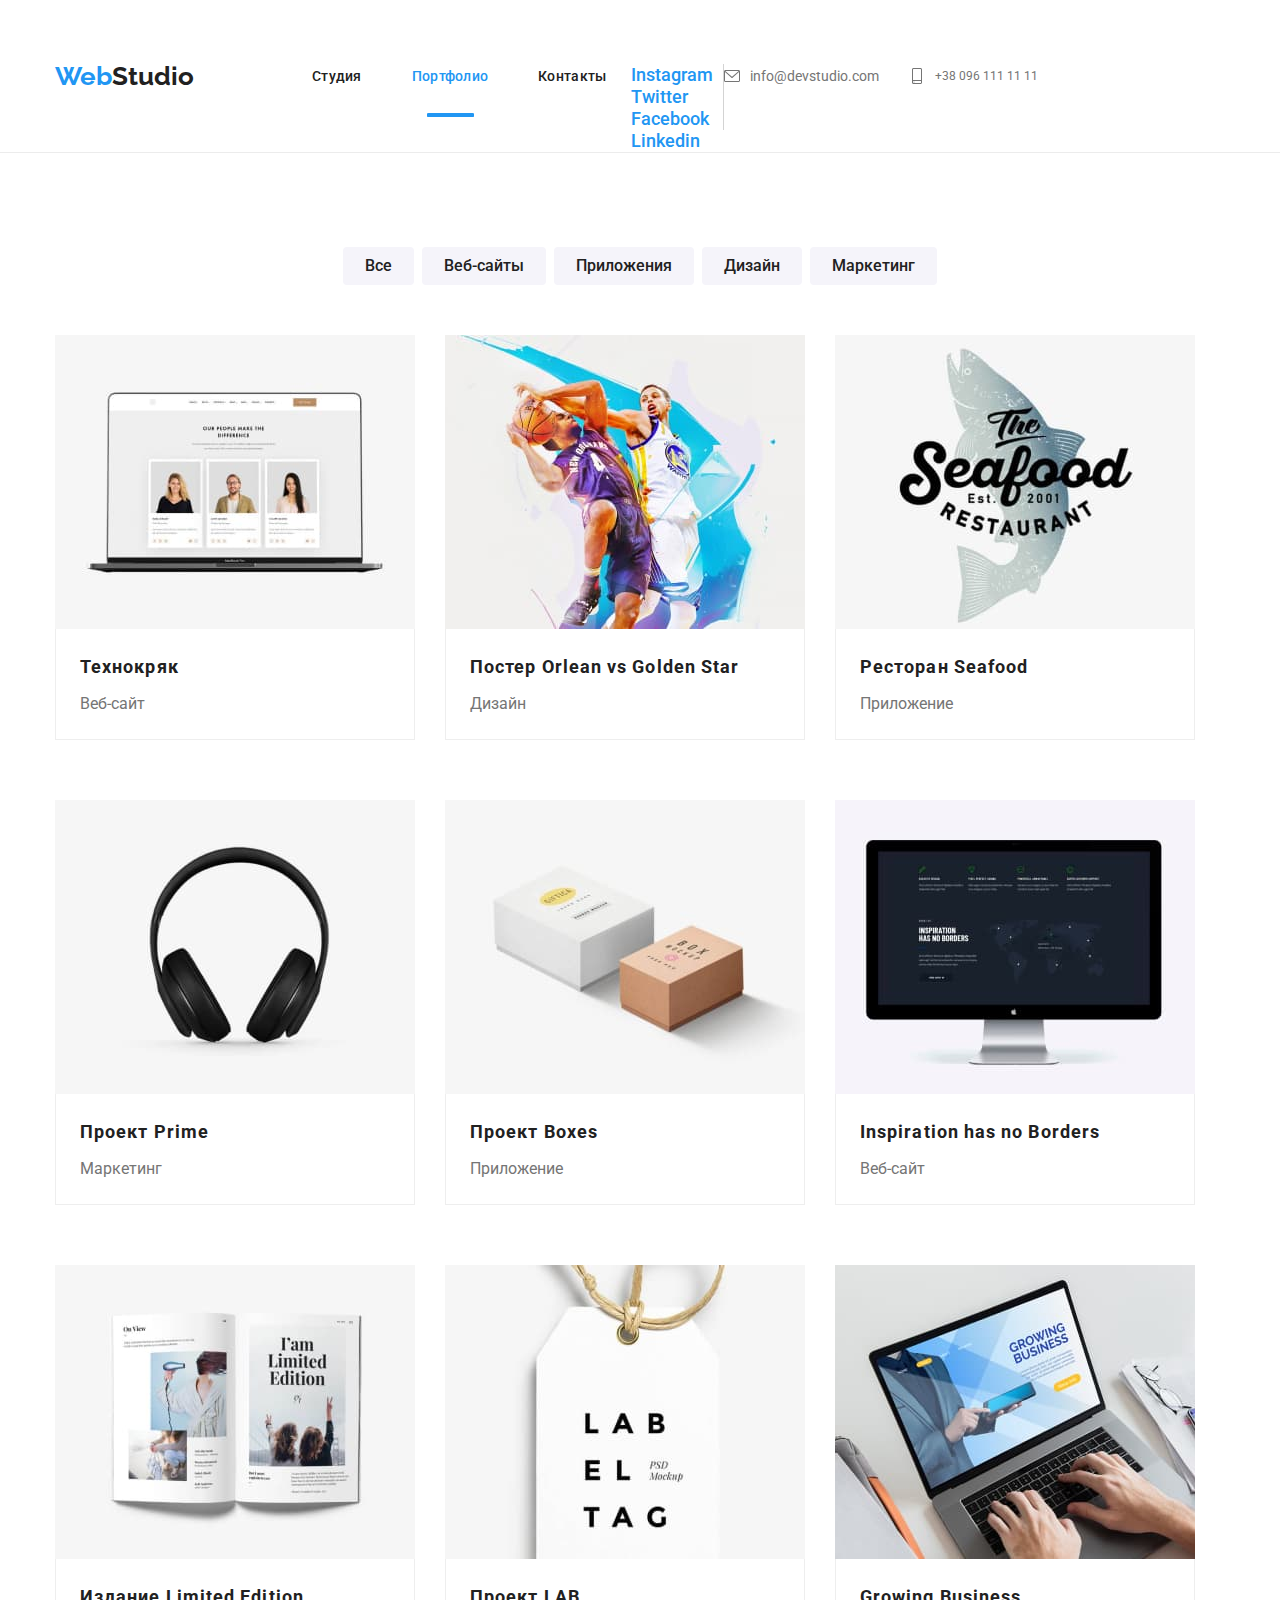
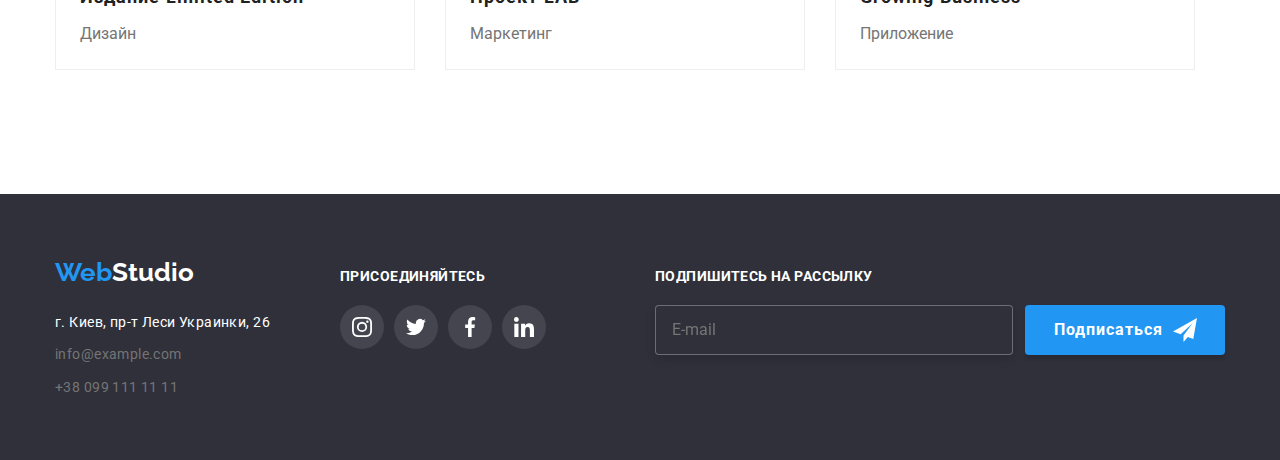
==== commit ca445ef4: "fixed" ====
--- a/portfolio.html
+++ b/portfolio.html
@@ -5,7 +5,7 @@
     <meta charset="UTF-8">
     <meta http-equiv="X-UA-Compatible" content="IE=edge">
     <meta name="viewport" content="width=device-width, initial-scale=1.0">
-    <title>Homework7</title>
+    <title>Homework8</title>
     <link rel="preconnect" href="https://fonts.googleapis.com">
     <link rel="preconnect" href="https://fonts.gstatic.com" crossorigin>
     <link
@@ -83,7 +83,7 @@
                             <div class="case__thumb">
                                 <img 
                                     class="case__image" 
-                                    scrset="./images/portfolio1-1x.jpg 1x, ./images/portfolio1-2x.jpg 2x"
+                                    srcset="./images/portfolio1-1x.jpg 1x, ./images/portfolio1-2x.jpg 2x"
                                     src="./images/portfolio1-1x.jpg" 
                                     alt="Дисплей ПК с открытой страницей сайта">
                                 <p class="case__guide">Ресурс предлагает комплексные предложени с разным уровнем функционала и сервисов. Все это позволbn
@@ -101,7 +101,7 @@
                             <div class="case__thumb">
                                 <img 
                                     class="case__image" 
-                                    scrset="./images/portfolio2-1x.jpg 1x, ./images/portfolio2-2x.jpg 2x"
+                                    srcset="./images/portfolio2-1x.jpg 1x, ./images/portfolio2-2x.jpg 2x"
                                     src="./images/portfolio2-1x.jpg" 
                                     alt="Два баскетболиста">
                                 <p class="case__guide">Ресурс предлагает комплексные предложения с разным уровнем функционала и сервисов. Все это позволит посетителю получить исчерпывающие сведения о компании или частном лице.</p>
@@ -118,7 +118,7 @@
                             <div class="case__thumb">
                                 <img 
                                     class="case__image" 
-                                    scrset="./images/portfolio3-1x.jpg 1x, ./images/portfolio3-2x.jpg 2x"
+                                    srcset="./images/portfolio3-1x.jpg 1x, ./images/portfolio3-2x.jpg 2x"
                                     src="./images/portfolio3-1x.jpg" 
                                     alt="Логотип ресторана Seafood">
                                 <p class="case__guide">Ресурс предлагает комплексные предложени с разным уровнем функционала и сервисов. Все это позволbn посетителю получить исчерпывающие сведения о компании иkb частном лице.</p>
@@ -135,7 +135,7 @@
                             <div class="case__thumb">
                                 <img 
                                     class="case__image"
-                                    scrset="./images/portfolio4-1x.jpg 1x, ./images/portfolio4-2x.jpg 2x"
+                                    srcset="./images/portfolio4-1x.jpg 1x, ./images/portfolio4-2x.jpg 2x"
                                     src="./images/portfolio4-1x.jpg" 
                                     alt="Наушники">
                                 <p class="case__guide">Ресурс предлагает комплексные предложени с разным уровнем функционала и сервисов. Все это позволbn
@@ -153,7 +153,7 @@
                             <div class="case__thumb">
                                 <img 
                                     class="case__image" 
-                                    scrset="./images/portfolio5-1x.jpg 1x, ./images/portfolio5-2x.jpg 2x"
+                                    srcset="./images/portfolio5-1x.jpg 1x, ./images/portfolio5-2x.jpg 2x"
                                     src="./images/portfolio5-1x.jpg" 
                                     alt="Две коробки">
                                 <p class="case__guide">Ресурс предлагает комплексные предложени с разным уровнем функционала и сервисов. Все это позволbn
@@ -171,7 +171,7 @@
                             <div class="case__thumb">
                                 <img 
                                     class="case__image" 
-                                    scrset="./images/portfolio6-1x.jpg 1x, ./images/portfolio6-2x.jpg 2x"
+                                    srcset="./images/portfolio6-1x.jpg 1x, ./images/portfolio6-2x.jpg 2x"
                                     src="./images/portfolio6-1x.jpg" 
                                     alt="Экран компьютера">
                                 <p class="case__guide">Ресурс предлагает комплексные предложени с разным уровнем функционала и сервисов. Все это позволbn
@@ -189,7 +189,7 @@
                             <div class="case__thumb">
                                 <img 
                                     class="case__image" 
-                                    scrset="./images/portfolio7-1x.jpg 1x, ./images/portfolio7-2x.jpg 2x"
+                                    srcset="./images/portfolio7-1x.jpg 1x, ./images/portfolio7-2x.jpg 2x"
                                     src="./images/portfolio7-1x.jpg" 
                                     alt="Разворот журнала">
                                 <p class="case__guide">Ресурс предлагает комплексные предложени с разным уровнем функционала и сервисов. Все это позволbn
@@ -207,7 +207,7 @@
                             <div class="case__thumb">
                                 <img 
                                     class="case__image" 
-                                    scrset="./images/portfolio8-1x.jpg 1x, ./images/portfolio8-2x.jpg 2x"
+                                    srcset="./images/portfolio8-1x.jpg 1x, ./images/portfolio8-2x.jpg 2x"
                                     src="./images/portfolio8-1x.jpg" alt="Бирка LAB">
                                 <p class="case__guide">Ресурс предлагает комплексные предложени с разным уровнем функционала и сервисов. Все это позволbn
                                 посетителю получить исчерпывающие сведения о компании иkb частном лице.</p>
@@ -224,7 +224,7 @@
                             <div class="case__thumb">
                                 <img 
                                     class="case__image" 
-                                    scrset="./images/portfolio9-1x.jpg 1x, ./images/portfolio9-2x.jpg 2x"
+                                    srcset="./images/portfolio9-1x.jpg 1x, ./images/portfolio9-2x.jpg 2x"
                                     src="./images/portfolio9-1x.jpg" 
                                     alt="Руки на клавиатуре ноутбука">
                                 <p class="case__guide">Ресурс предлагает комплексные предложени с разным уровнем функционала и сервисов. Все это позволbn
--- a/css/main.min.css
+++ b/css/main.min.css
@@ -1 +1 @@
-/*! modern-normalize v1.1.0 | MIT License | https://github.com/sindresorhus/modern-normalize */*,::before,::after{-webkit-box-sizing:border-box;box-sizing:border-box}html{line-height:1.15;-webkit-text-size-adjust:100%;-moz-tab-size:4;-o-tab-size:4;tab-size:4}body{margin:0;font-family:system-ui,-apple-system,"Segoe UI",Roboto,Helvetica,Arial,sans-serif,"Apple Color Emoji","Segoe UI Emoji"}body.modal-open{overflow:hidden}hr{height:0;color:inherit}abbr[title]{-webkit-text-decoration:underline dotted;text-decoration:underline dotted}b,strong{font-weight:bolder}code,kbd,samp,pre{font-family:ui-monospace,SFMono-Regular,Consolas,"Liberation Mono",Menlo,monospace;font-size:1em}small{font-size:80%}sub,sup{font-size:75%;line-height:0;position:relative;vertical-align:baseline}sub{bottom:-0.25em}sup{top:-0.5em}table{text-indent:0;border-color:inherit}button,input,optgroup,select,textarea{font-family:inherit;font-size:100%;line-height:1.15;margin:0}button,select{text-transform:none}button,[type=button],[type=reset],[type=submit]{-webkit-appearance:button}::-moz-focus-inner{border-style:none;padding:0}:-moz-focusring{outline:1px dotted ButtonText}:-moz-ui-invalid{box-shadow:none}legend{padding:0}progress{vertical-align:baseline}::-webkit-inner-spin-button,::-webkit-outer-spin-button{height:auto}[type=search]{-webkit-appearance:textfield;outline-offset:-2px}::-webkit-search-decoration{-webkit-appearance:none}::-webkit-file-upload-button{-webkit-appearance:button;font:inherit}summary{display:list-item}p,h1,h2,h3,h4,h5,h6{margin:0;padding:0}a{text-decoration:none}img{display:block;max-width:100%;height:auto}.page{margin:0;background-color:#fff;color:#757575;font-family:Roboto,sans-serif;font-size:14px;letter-spacing:0,3em}textarea{resize:none}.list{margin:0;padding:0;list-style:none}.visually-hidden{position:absolute;width:1px;height:1px;margin:-1px;padding:0;overflow:hidden;border:0;clip:rect(0 0 0 0)}.container{margin-left:auto;margin-right:auto;padding-left:15px;padding-right:15px}@media(min-width: 480px){.container{width:480px}}@media(min-width: 768px){.container{width:768px}}@media(min-width: 1200px){.container{width:1200px}}.title{margin-bottom:30px;color:#212121;font-weight:700;font-size:28px;line-height:1.1786;text-align:center}@media(min-width: 768px){.title{font-size:36px;line-height:1.1667}}@media(min-width: 1200px){.title{margin-bottom:50px}}.title--subtitle{margin-bottom:10px;color:#212121;text-align:center;font-weight:700;font-size:14px;line-height:1.1429;letter-spacing:.03em;text-transform:uppercase}@media(min-width: 768px){.title--subtitle{text-align:left}}.logo{color:#212121;font-family:Raleway,sans-serif;text-decoration:none;font-weight:700;font-size:26px;line-height:1.4}.logo__prefix{color:#2196f3}.logo__footer{color:#fff;text-align:center;display:block;margin-left:auto;margin-right:auto}@media(min-width: 1200px){.logo__footer{text-align:left}}@media(min-width: 768px){.logo{padding:0}}.page-header{position:relative;padding:16px 0;border-bottom:1px solid #ececec}@media(min-width: 768px){.page-header{padding:0}}.menu{display:-webkit-box;display:-ms-flexbox;display:flex;-webkit-box-align:center;-ms-flex-align:center;align-items:center}.menu__container{display:-webkit-box;display:-ms-flexbox;display:flex;-webkit-box-align:center;-ms-flex-align:center;align-items:center;-webkit-box-flex:1;-ms-flex-positive:1;flex-grow:1;-webkit-box-pack:justify;-ms-flex-pack:justify;justify-content:space-between;padding:48px 40px;background-color:#fff}@media(max-width: 767px){.menu__container{display:none;position:fixed;width:100%;z-index:40;top:0;left:0;overflow-y:scroll}}.menu__container.is-open{display:block}@media(min-width: 768px){.menu__container{padding:0;margin-left:63px}}@media(min-width: 1200px){.menu__container{margin-left:93px}}.menu__button{position:absolute;z-index:5;top:14px;right:8px;display:-webkit-box;display:-ms-flexbox;display:flex;margin:0;padding:0;border:none;background-color:rgba(0,0,0,0)}@media(min-width: 768px){.menu__button{display:none}}.menu__icon-cross{display:none}.menu__button.is-open .menu__icon-menu{display:none}.menu__button.is-open .menu__icon-cross{display:block}@media(min-width: 768px){.menu__navigation{display:-webkit-box;display:-ms-flexbox;display:flex}}@media(max-width: 767px){.menu__item:not(:last-child){margin-bottom:32px}}.menu__link{position:relative;display:block;padding:0;font-size:40px;line-height:1.175;letter-spacing:.02em;color:#212121;white-space:nowrap;-webkit-transition:color 250ms cubic-bezier(0.4, 0, 0.2, 1);transition:color 250ms cubic-bezier(0.4, 0, 0.2, 1)}.menu__link:hover,.menu__link:focus{color:#2196f3}@media(min-width: 768px){.menu__link{font-size:14px;font-weight:500;line-height:1.1429;padding:32px 25px}}.menu__link--current{color:#2196f3}@media(min-width: 768px){.menu__link--current::after{content:"";position:absolute;bottom:-1px;left:50%;-webkit-transform:translate(-50%);transform:translate(-50%);width:47px;height:4px;background-image:url(../images/hover.svg)}}@media(max-width: 767px){.menu__address{margin-top:302px}}@media(min-width: 768px){.menu__address{display:-webkit-box;display:-ms-flexbox;display:flex;-webkit-box-orient:vertical;-webkit-box-direction:reverse;-ms-flex-direction:column-reverse;flex-direction:column-reverse}}@media(min-width: 1200px){.menu__address{-webkit-box-orient:horizontal;-webkit-box-direction:reverse;-ms-flex-direction:row-reverse;flex-direction:row-reverse;-webkit-box-align:center;-ms-flex-align:center;align-items:center}}@media(max-width: 767px){.menu__address-item:not(:first-child){margin-top:32px}}@media(min-width: 767px)and (max-width: 1199px){.menu__address-item:not(:first-child){margin-bottom:10px}}@media(min-width: 1200px){.menu__address-item:not(:first-child){margin-right:30px}}.menu__address-link{padding:0;font-size:24px;line-height:1.1667;color:#757575;-webkit-transition:color 250ms cubic-bezier(0.4, 0, 0.2, 1);transition:color 250ms cubic-bezier(0.4, 0, 0.2, 1)}@media(min-width: 768px){.menu__address-link{display:-webkit-box;display:-ms-flexbox;display:flex;-webkit-box-align:center;-ms-flex-align:center;align-items:center;font-size:12px}}@media(min-width: 1200px){.menu__address-link{font-size:14px}}.menu__address-link:hover,.menu__address-link:focus{color:#2196f3}.menu__address-link--number{font-size:34px;line-height:1.1765;color:#2196f3}@media(min-width: 768px){.menu__address-link--number{font-size:12px;color:#757575}}.menu__icon-address{display:none;margin-right:8px;width:14px;height:14px;fill:currentColor}@media(min-width: 768px){.menu__icon-address{display:inline-block}}@media(min-width: 1200px){.menu__icon-address{margin-right:10px;width:16px;height:16px}}.menu__mini-socials{display:-webkit-box;display:-ms-flexbox;display:flex;padding:0;margin-top:64px;margin-left:-10px}@media(min-width: 768px){.menu__mini-socials{display:none}}.menu__mini-link{padding:0 10px;font-weight:500;font-size:18px;line-height:1.2222;color:#2196f3}.menu__mini-item:not(:last-child){border-right:1px solid rgba(33,33,33,.2)}.hero{padding-top:118px;padding-bottom:118px;text-align:center;background-color:#2f303a;max-width:1600px;height:400px;margin-left:auto;margin-right:auto;background-image:-webkit-gradient(linear, left top, right top, from(rgba(47, 48, 58, 0.4)), to(rgba(47, 48, 58, 0.4))),url("../../images/bg-hero.jpg");background-image:linear-gradient(to right, rgba(47, 48, 58, 0.4), rgba(47, 48, 58, 0.4)),url("../../images/bg-hero.jpg");background-size:1600px;background-repeat:no-repeat;background-position:center}@media(min-width: 1200px){.hero{padding-top:200px;padding-bottom:200px;height:600px}}@media(min-device-pixel-ratio: 2),(-webkit-min-device-pixel-ratio: 2),(min-resolution: 192dpi),(min-resolution: 2dppx){.hero .hero{background-image:url("../../images/bg-hero-2x.jpg")}}.hero__title{margin:0 auto;max-width:696px;color:#fff;font-weight:900;font-size:24px;line-height:1.75;letter-spacing:.06em;text-transform:uppercase}@media(min-width: 768px){.hero__title{font-size:26px;line-height:1.6154}}@media(min-width: 1200px){.hero__title{font-size:44px;line-height:1.3636}}.section{padding-top:60px;padding-bottom:60px}@media(min-width: 1200px){.section{padding-top:94px;padding-bottom:94px}}.section__no-padding{padding-top:0}.section__team{background-color:#f5f4fa}.features{margin:-15px}@media(min-width: 768px){.features{display:-webkit-box;display:-ms-flexbox;display:flex;-ms-flex-wrap:wrap;flex-wrap:wrap}}.features__item{margin:15px;-ms-flex-preferred-size:calc(100% - 30px);flex-basis:calc(100% - 30px)}@media(min-width: 768px){.features__item{-ms-flex-preferred-size:calc((100% - 60px)/2);flex-basis:calc((100% - 60px)/2)}}@media(min-width: 1200px){.features__item{-ms-flex-preferred-size:calc((100% - 120px)/4);flex-basis:calc((100% - 120px)/4)}}.features__thumb{display:-webkit-box;display:-ms-flexbox;display:flex;-webkit-box-align:center;-ms-flex-align:center;align-items:center;-webkit-box-pack:center;-ms-flex-pack:center;justify-content:center;height:120px;background-color:#f5f4fa;border-radius:4px;margin-bottom:30px}.features__icon{width:70px;height:70px}.features__text{line-height:1.7}.products-wrap{display:none}@media(min-width: 1200px){.products-wrap{display:block}}.products{display:-webkit-box;display:-ms-flexbox;display:flex}.products__item{position:relative;margin:0 15px}.products__subtitle{margin:0;position:absolute;bottom:0;left:0;display:-webkit-box;display:-ms-flexbox;display:flex;-webkit-box-pack:center;-ms-flex-pack:center;justify-content:center;-webkit-box-align:center;-ms-flex-align:center;align-items:center;width:100%;height:70px;color:#fff;background-color:rgba(47,48,58,.8)}.team{margin:-15px}@media(min-width: 768px){.team{display:-webkit-box;display:-ms-flexbox;display:flex;-ms-flex-wrap:wrap;flex-wrap:wrap}}.team__thumb{height:460px}@media(min-width: 768px){.team__thumb{height:374}}@media(min-width: 1200px){.team__thumb{width:270px;height:260px}}.team__image{width:100%;height:100%;-o-object-fit:cover;object-fit:cover}.team__item{margin:15px;-ms-flex-preferred-size:calc(100% - 30px);flex-basis:calc(100% - 30px);-webkit-box-shadow:0px 1px 3px rgba(0,0,0,.12),0px 1px 1px rgba(0,0,0,.14),0px 2px 1px rgba(0,0,0,.2);box-shadow:0px 1px 3px rgba(0,0,0,.12),0px 1px 1px rgba(0,0,0,.14),0px 2px 1px rgba(0,0,0,.2);border-radius:0px 0px 4px 4px}@media(max-width: 767px){.team__item{margin-bottom:30px}}@media(min-width: 768px){.team__item{-ms-flex-preferred-size:calc((100% - 60px)/2);flex-basis:calc((100% - 60px)/2)}}@media(min-width: 1200px){.team__item{-ms-flex-preferred-size:calc((100% - 120px)/4);flex-basis:calc((100% - 120px)/4)}}.team__content{background-color:#fff;padding:30px 32px}.team__title{margin-bottom:10px;color:#212121;font-size:16px;line-height:1.1718;font-weight:500;text-align:center}.team__text{font-size:16px;line-height:1.1718;font-weight:400;text-align:center;margin-bottom:16px}.actions{display:-webkit-box;display:-ms-flexbox;display:flex;-webkit-box-pack:center;-ms-flex-pack:center;justify-content:center}.actions__item:not(:last-child){margin-right:10px}.social{display:block;width:44px;height:44px;padding:12px;border:none;color:#afb1b8;background-color:#fff;border-radius:50%;-webkit-transition:color 250ms cubic-bezier(0.4, 0, 0.2, 1),background-color 250ms cubic-bezier(0.4, 0, 0.2, 1);transition:color 250ms cubic-bezier(0.4, 0, 0.2, 1),background-color 250ms cubic-bezier(0.4, 0, 0.2, 1)}.social:hover,.social:focus{color:#fff;background-color:#2196f3}.social__icon{width:20px;height:20px;fill:currentColor}.social--grey{color:#fff;background-color:rgba(255,255,255,.1);-webkit-transition:background-color 250ms cubic-bezier(0.4, 0, 0.2, 1);transition:background-color 250ms cubic-bezier(0.4, 0, 0.2, 1)}.social--grey:hover,.social--grey:focus{background-color:#2196f3}.clients{display:-webkit-box;display:-ms-flexbox;display:flex;-ms-flex-wrap:wrap;flex-wrap:wrap;-webkit-box-pack:center;-ms-flex-pack:center;justify-content:center;-webkit-box-align:center;-ms-flex-align:center;align-items:center;margin:-15px}@media(min-width: 1200px){.clients{-ms-flex-wrap:nowrap;flex-wrap:nowrap}}.clients__item{height:92px;-ms-flex-preferred-size:calc((100% - 60px)/2);flex-basis:calc((100% - 60px)/2);margin:15px}@media(min-width: 768px){.clients__item{-ms-flex-preferred-size:calc((100% - 90px)/3);flex-basis:calc((100% - 90px)/3)}}@media(min-width: 1200px){.clients__item{-ms-flex-preferred-size:calc((100% - 180px)/6);flex-basis:calc((100% - 180px)/6)}}.clients__link{display:-webkit-inline-box;display:-ms-inline-flexbox;display:inline-flex;-webkit-box-pack:center;-ms-flex-pack:center;justify-content:center;-webkit-box-align:center;-ms-flex-align:center;align-items:center;width:100%;height:100%;color:#afb1b8;border:1px solid #afb1b8;border-radius:4px;cursor:pointer;-webkit-transition:color 250ms cubic-bezier(0.4, 0, 0.2, 1),border-color 250ms cubic-bezier(0.4, 0, 0.2, 1);transition:color 250ms cubic-bezier(0.4, 0, 0.2, 1),border-color 250ms cubic-bezier(0.4, 0, 0.2, 1)}.clients__link:hover,.clients__link:focus{color:#2196f3;border-color:#2196f3}.clients__icon{width:170px;height:92px;fill:currentColor}.button{display:block;border-radius:4px;border:none;padding:10px 32px;min-width:200px;margin:30px auto 0 auto;color:#fff;background-color:#2196f3;-webkit-box-shadow:0px 4px 4px 0px rgba(0,0,0,.1490196078);box-shadow:0px 4px 4px 0px rgba(0,0,0,.1490196078);font-family:inherit;font-weight:700;font-size:16px;line-height:1.88;letter-spacing:.06em;text-align:center;cursor:pointer}.button__subscribe{position:relative;margin-top:20px;text-align:left;padding-left:29px}@media(min-width: 1200px){.button__subscribe{margin-top:0;margin-left:12px;-ms-flex-item-align:end;align-self:flex-end}}.filter{margin-bottom:40px}@media(min-width: 768px){.filter{margin-bottom:30px}}@media(min-width: 1200px){.filter{margin-bottom:50px}}.filter__list{display:-webkit-box;display:-ms-flexbox;display:flex;-webkit-box-pack:center;-ms-flex-pack:center;justify-content:center}@media(max-width: 767px){.filter__list{-ms-flex-wrap:wrap;flex-wrap:wrap;-webkit-box-pack:start;-ms-flex-pack:start;justify-content:flex-start}}.filter__item:not(:last-child){margin-right:8px}@media(max-width: 767px){.filter__item:not(:nth-last-child(-n+2)){margin-bottom:15px}}.filter__button{display:inline-block;border-radius:4px;border-width:0;padding:6px 22px;color:#212121;background-color:#f5f4fa;font-family:inherit;font-weight:500;font-size:16px;line-height:1.63;cursor:pointer;-webkit-transition:color 250ms cubic-bezier(0.4, 0, 0.2, 1),background-color 250ms cubic-bezier(0.4, 0, 0.2, 1);transition:color 250ms cubic-bezier(0.4, 0, 0.2, 1),background-color 250ms cubic-bezier(0.4, 0, 0.2, 1)}.filter__button:hover,.filter__button:focus{color:#fff;background-color:#2196f3}.card-set{text-align:center}@media(min-width: 768px){.card-set{display:-webkit-box;display:-ms-flexbox;display:flex;-ms-flex-wrap:wrap;flex-wrap:wrap;gap:30px}}.card-set__item{max-width:450px}.card-set__item:not(:last-child){margin-bottom:30px}@media(min-width: 768px){.card-set__item{width:354px}}@media(min-width: 1200px){.card-set__item{-ms-flex-preferred-size:calc((100% - 3*(30px))/3);flex-basis:calc((100% - 3*(30px))/3)}}.case{display:block;width:100%;cursor:pointer;-webkit-transition:-webkit-box-shadow 250ms cubic-bezier(0.4, 0, 0.2, 1);transition:-webkit-box-shadow 250ms cubic-bezier(0.4, 0, 0.2, 1);transition:box-shadow 250ms cubic-bezier(0.4, 0, 0.2, 1);transition:box-shadow 250ms cubic-bezier(0.4, 0, 0.2, 1), -webkit-box-shadow 250ms cubic-bezier(0.4, 0, 0.2, 1)}.case:hover,.case:focus{-webkit-box-shadow:1px 4px 6px 0px rgba(0,0,0,.1607843137),0px 4px 4px 0px rgba(0,0,0,.0588235294),0px 1px 1px 0px rgba(0,0,0,.1215686275);box-shadow:1px 4px 6px 0px rgba(0,0,0,.1607843137),0px 4px 4px 0px rgba(0,0,0,.0588235294),0px 1px 1px 0px rgba(0,0,0,.1215686275)}.case__thumb{position:relative;overflow:hidden;max-width:450px;height:294px}.case__image{height:100%;width:100%;-o-object-fit:cover;object-fit:cover}.case__guide{position:absolute;top:0;left:0;padding:77px 24px;color:#fff;font-size:18px;line-height:1.5556;background-color:#2196f3;opacity:0;pointer-events:none;-webkit-transform:translateY(100%);transform:translateY(100%);-webkit-transition:opasity 250ms cubic-bezier(0.4, 0, 0.2, 1),-webkit-transform 250ms cubic-bezier(0.4, 0, 0.2, 1);transition:opasity 250ms cubic-bezier(0.4, 0, 0.2, 1),-webkit-transform 250ms cubic-bezier(0.4, 0, 0.2, 1);transition:opasity 250ms cubic-bezier(0.4, 0, 0.2, 1),transform 250ms cubic-bezier(0.4, 0, 0.2, 1);transition:opasity 250ms cubic-bezier(0.4, 0, 0.2, 1),transform 250ms cubic-bezier(0.4, 0, 0.2, 1),-webkit-transform 250ms cubic-bezier(0.4, 0, 0.2, 1)}@media(min-width: 1200px){.case__guide{padding:49px 24px}}@media(min-width: 1200px){.case__guide{padding:63px 24px}}.case:hover .case__guide,.case:focus .case__guide{opacity:.9;-webkit-transform:translateY(0);transform:translateY(0)}.case__content{width:100%;text-align:left;padding:20px 24px;border-bottom:1px solid #eee;border-right:1px solid #eee;border-left:1px solid #eee}.case__title{display:inline-block;margin-bottom:4px;color:#212121;font-weight:700;font-size:18px;line-height:2;letter-spacing:.06em}.case__description{color:#757575;font-size:16px;line-height:1.88}.footer{padding-top:60px;padding-bottom:60px;background-color:#2f303a}@media(min-width: 768px){.footer__container{display:-webkit-box;display:-ms-flexbox;display:flex;-webkit-box-align:baseline;-ms-flex-align:baseline;align-items:baseline;-ms-flex-wrap:wrap;flex-wrap:wrap;-webkit-box-pack:justify;-ms-flex-pack:justify;justify-content:space-between}}@media(min-width: 1200px){.footer__container{-webkit-box-pack:start;-ms-flex-pack:start;justify-content:flex-start}}.footer__follow{margin-top:60px;text-align:center}@media(min-width: 767px)and (max-width: 1199px){.footer__follow{-ms-flex-preferred-size:50%;flex-basis:50%}}@media(min-width: 768px){.footer__follow{margin-top:0}}@media(min-width: 1200px){.footer__follow{margin-left:70px;text-align:left}}@media(min-width: 767px)and (max-width: 1199px){.footer-address{-ms-flex-preferred-size:50%;flex-basis:50%}}.footer-address__address{margin-top:20px;text-align:center}@media(min-width: 1200px){.footer-address__address{text-align:left}}.footer-address__item:not(:last-child){margin-bottom:8px}@media(min-width: 768px){.footer-address__item:not(:last-child){margin-bottom:9px}}.footer-address__link{font-style:normal;line-height:1.7;color:#fff;text-decoration:none;letter-spacing:.03em;-webkit-transition:color 250ms cubic-bezier(0.4, 0, 0.2, 1);transition:color 250ms cubic-bezier(0.4, 0, 0.2, 1)}.footer-address__link--grey{color:#757575}.footer-address__link:hover,.footer-address__link:focus{color:#2196f3}.cta{display:inline-block;margin-bottom:20px;color:#fff;line-height:1.1721;letter-spacing:.03em;text-transform:uppercase}.subscribe{margin-top:60px;text-align:center}@media(min-width: 767px)and (max-width: 1199px){.subscribe{-ms-flex-preferred-size:100%;flex-basis:100%}}@media(min-width: 1200px){.subscribe{display:-webkit-box;display:-ms-flexbox;display:flex;margin-top:0;text-align:left;margin-left:auto}}.subscribe__input{display:inline-block;width:100%;height:50px;padding:15px 16px;color:#fff;background-color:#2f303a;border:1px solid rgba(255,255,255,.3);-webkit-filter:drop-shadow(0px 4px 4px rgba(0, 0, 0, 0.15));filter:drop-shadow(0px 4px 4px rgba(0, 0, 0, 0.15));border-radius:4px}@media(min-width: 768px){.subscribe__input{display:block;width:55%;margin-left:auto;margin-right:auto}}@media(min-width: 1200px){.subscribe__input{width:358px}}.subscribe__input::-webkit-input-placeholder{font-size:16px;line-height:1.25}.subscribe__input::-moz-placeholder{font-size:16px;line-height:1.25}.subscribe__input:-ms-input-placeholder{font-size:16px;line-height:1.25}.subscribe__input::-ms-input-placeholder{font-size:16px;line-height:1.25}.subscribe__input::placeholder{font-size:16px;line-height:1.25}.subscribe__icon{position:absolute;bottom:13px;right:28px;width:24px;height:24px;pointer-events:none}.backdrop{position:fixed;z-index:20;top:0;left:0;width:100%;height:100%;padding:93px 15px;overflow-y:scroll;background-color:rgba(0,0,0,.2);opacity:1;-webkit-transition:opacity 250ms cubic-bezier(0.4, 0, 0.2, 1);transition:opacity 250ms cubic-bezier(0.4, 0, 0.2, 1)}.backdrop.is-hidden{opacity:0;pointer-events:none;visibility:hidden}.modal{-webkit-transform:scale(1);transform:scale(1);-webkit-transition:-webkit-transform 250ms cubic-bezier(0.4, 0, 0.2, 1);transition:-webkit-transform 250ms cubic-bezier(0.4, 0, 0.2, 1);transition:transform 250ms cubic-bezier(0.4, 0, 0.2, 1);transition:transform 250ms cubic-bezier(0.4, 0, 0.2, 1), -webkit-transform 250ms cubic-bezier(0.4, 0, 0.2, 1);padding:40px 39px 40px 41px;background-color:#fff;-webkit-box-shadow:0 2px 1px 0 rgba(0,0,0,.2),0 1px 1px 0 rgba(0,0,0,.1411764706),0 1px 3px 0 rgba(0,0,0,.1215686275);box-shadow:0 2px 1px 0 rgba(0,0,0,.2),0 1px 1px 0 rgba(0,0,0,.1411764706),0 1px 3px 0 rgba(0,0,0,.1215686275);border-radius:4px}@media(min-width: 768px){.modal{position:absolute;z-index:30;top:50%;left:50%;max-width:528px;width:100%;min-height:450px;-webkit-transform:translate(-50%, -50%);transform:translate(-50%, -50%);-webkit-transition:-webkit-transform 250ms cubic-bezier(0.4, 0, 0.2, 1);transition:-webkit-transform 250ms cubic-bezier(0.4, 0, 0.2, 1);transition:transform 250ms cubic-bezier(0.4, 0, 0.2, 1);transition:transform 250ms cubic-bezier(0.4, 0, 0.2, 1), -webkit-transform 250ms cubic-bezier(0.4, 0, 0.2, 1)}}@media(min-width: 1200px){.modal{min-height:581px}}.backdrop.is-hidden .modal{-webkit-transform:translate(-50%, -50%) scale(0.9);transform:translate(-50%, -50%) scale(0.9)}.modal__cta{margin-bottom:12px;font-size:20px;line-height:1.5;letter-spacing:.03em;text-align:center;color:#212121}@media(min-width: 1200px){.modal__cta{line-height:1.15}}.close-button{position:absolute;z-index:60;right:0;top:0;-webkit-transform:translate(-8px, 8px);transform:translate(-8px, 8px);width:30px;height:30px;display:-webkit-inline-box;display:-ms-inline-flexbox;display:inline-flex;-webkit-box-align:center;-ms-flex-align:center;align-items:center;-webkit-box-pack:center;-ms-flex-pack:center;justify-content:center;background-color:#fff;border:1px solid rgba(0,0,0,.1019607843);border-radius:50%;cursor:pointer}.close-button__icon{display:block;width:18px;height:18px;fill:currentColor;-webkit-transition:fill 250ms cubic-bezier(0.4, 0, 0.2, 1);transition:fill 250ms cubic-bezier(0.4, 0, 0.2, 1)}.close-button:hover .close-button__icon,.close-button:focus .close-button__icon{fill:#2196f3}.form__field{position:relative;display:-webkit-box;display:-ms-flexbox;display:flex;-webkit-box-orient:vertical;-webkit-box-direction:normal;-ms-flex-direction:column;flex-direction:column}.form__field:not(:last-child){margin-bottom:10px}.form__icon{position:absolute;width:18px;height:18px;bottom:11px;left:12px;-webkit-transition:fill 250ms cubic-bezier(0.4, 0, 0.2, 1);transition:fill 250ms cubic-bezier(0.4, 0, 0.2, 1)}.form__field:focus-within .form__icon{fill:#2196f3}.form__label{margin-bottom:4px;font-size:12px;line-height:1.1717;letter-spacing:.01em}.form__input{max-width:448px;margin:0;padding:12px 42px;border:1px solid rgba(33,33,33,.2);border-radius:4px;outline:none;-webkit-transition:border-color 250ms cubic-bezier(0.4, 0, 0.2, 1);transition:border-color 250ms cubic-bezier(0.4, 0, 0.2, 1)}.form__input:focus{border:1px solid #2196f3}.form__input::-webkit-input-placeholder{font-size:12px;line-height:1.1717;letter-spacing:.01em;color:rgba(117,117,117,.502)}.form__input::-moz-placeholder{font-size:12px;line-height:1.1717;letter-spacing:.01em;color:rgba(117,117,117,.502)}.form__input:-ms-input-placeholder{font-size:12px;line-height:1.1717;letter-spacing:.01em;color:rgba(117,117,117,.502)}.form__input::-ms-input-placeholder{font-size:12px;line-height:1.1717;letter-spacing:.01em;color:rgba(117,117,117,.502)}.form__input::placeholder{font-size:12px;line-height:1.1717;letter-spacing:.01em;color:rgba(117,117,117,.502)}.form__input--comment{max-width:448px;height:120px;padding:12px 16px}.checkbox{position:relative;display:-webkit-box;display:-ms-flexbox;display:flex;-webkit-box-align:center;-ms-flex-align:center;align-items:center;margin-top:20px}@media(min-width: 1200px){.checkbox{padding-left:12px}}.checkbox__input{display:block}.checkbox__icon{position:absolute;pointer-events:none;display:inline-block;width:16px;height:15px;opacity:1;-webkit-transition:opacity 250ms cubic-bezier(0.4, 0, 0.2, 1);transition:opacity 250ms cubic-bezier(0.4, 0, 0.2, 1)}.checkbox__input:checked+.checkbox__icon{opacity:0}.checkbox__icon-done{position:absolute;left:0;bottom:0;-webkit-transform:translateY(-5px);transform:translateY(-5px);pointer-events:none;display:inline-block;width:16px;height:15px;opacity:0;-webkit-transition:opacity 250ms cubic-bezier(0.4, 0, 0.2, 1);transition:opacity 250ms cubic-bezier(0.4, 0, 0.2, 1)}.checkbox__input:checked~.checkbox__icon-done{opacity:1}.checkbox__label{line-height:1.7143;padding-left:25px}@media(min-width: 480px){.checkbox__label{white-space:nowrap}}.checkbox__contract{line-height:1.7143;color:#2196f3;text-decoration:underline}/*# sourceMappingURL=main.min.css.map */+/*! modern-normalize v1.1.0 | MIT License | https://github.com/sindresorhus/modern-normalize */*,::before,::after{-webkit-box-sizing:border-box;box-sizing:border-box}html{line-height:1.15;-webkit-text-size-adjust:100%;-moz-tab-size:4;-o-tab-size:4;tab-size:4}body{margin:0;font-family:system-ui,-apple-system,"Segoe UI",Roboto,Helvetica,Arial,sans-serif,"Apple Color Emoji","Segoe UI Emoji"}body.modal-open{overflow:hidden}hr{height:0;color:inherit}abbr[title]{-webkit-text-decoration:underline dotted;text-decoration:underline dotted}b,strong{font-weight:bolder}code,kbd,samp,pre{font-family:ui-monospace,SFMono-Regular,Consolas,"Liberation Mono",Menlo,monospace;font-size:1em}small{font-size:80%}sub,sup{font-size:75%;line-height:0;position:relative;vertical-align:baseline}sub{bottom:-0.25em}sup{top:-0.5em}table{text-indent:0;border-color:inherit}button,input,optgroup,select,textarea{font-family:inherit;font-size:100%;line-height:1.15;margin:0}button,select{text-transform:none}button,[type=button],[type=reset],[type=submit]{-webkit-appearance:button}::-moz-focus-inner{border-style:none;padding:0}:-moz-focusring{outline:1px dotted ButtonText}:-moz-ui-invalid{box-shadow:none}legend{padding:0}progress{vertical-align:baseline}::-webkit-inner-spin-button,::-webkit-outer-spin-button{height:auto}[type=search]{-webkit-appearance:textfield;outline-offset:-2px}::-webkit-search-decoration{-webkit-appearance:none}::-webkit-file-upload-button{-webkit-appearance:button;font:inherit}summary{display:list-item}p,h1,h2,h3,h4,h5,h6{margin:0;padding:0}a{text-decoration:none}img{display:block;max-width:100%;height:auto}.page{margin:0;background-color:#fff;color:#757575;font-family:Roboto,sans-serif;font-size:14px;letter-spacing:0,3em}textarea{resize:none}.list{margin:0;padding:0;list-style:none}.visually-hidden{position:absolute;width:1px;height:1px;margin:-1px;padding:0;overflow:hidden;border:0;clip:rect(0 0 0 0)}.container{margin-left:auto;margin-right:auto;padding-left:15px;padding-right:15px}@media(min-width: 480px){.container{width:480px}}@media(min-width: 768px){.container{width:768px}}@media(min-width: 1200px){.container{width:1200px}}.title{margin-bottom:30px;color:#212121;font-weight:700;font-size:28px;line-height:1.1786;text-align:center}@media(min-width: 768px){.title{font-size:36px;line-height:1.1667}}@media(min-width: 1200px){.title{margin-bottom:50px}}.title--subtitle{margin-bottom:10px;color:#212121;text-align:center;font-weight:700;font-size:14px;line-height:1.1429;letter-spacing:.03em;text-transform:uppercase}@media(min-width: 768px){.title--subtitle{text-align:left}}.logo{color:#212121;font-family:Raleway,sans-serif;text-decoration:none;font-weight:700;font-size:26px;line-height:1.4}.logo__prefix{color:#2196f3}.logo__footer{color:#fff;text-align:center;display:block;margin-left:auto;margin-right:auto}@media(min-width: 1200px){.logo__footer{text-align:left}}@media(min-width: 768px){.logo{padding:0}}.page-header{position:relative;padding:16px 0;border-bottom:1px solid #ececec}@media(min-width: 768px){.page-header{padding:0}}.menu{display:-webkit-box;display:-ms-flexbox;display:flex;-webkit-box-align:center;-ms-flex-align:center;align-items:center}.menu__container{max-height:700px;display:-webkit-box;display:-ms-flexbox;display:flex;-webkit-box-align:center;-ms-flex-align:center;align-items:center;-webkit-box-pack:justify;-ms-flex-pack:justify;justify-content:space-between;padding:48px 40px;background-color:#fff}@media(max-width: 767px){.menu__container{overflow-y:scroll;display:none;position:fixed;width:100%;z-index:40;top:0;left:0;overflow-y:scroll}}.menu__container.is-open{display:block}@media(min-width: 768px){.menu__container{padding:0;margin-left:63px}}@media(min-width: 1200px){.menu__container{margin-left:93px}}.menu__button{position:absolute;z-index:45;top:14px;right:8px;display:-webkit-box;display:-ms-flexbox;display:flex;margin:0;padding:0;border:none;background-color:rgba(0,0,0,0)}@media(min-width: 768px){.menu__button{display:none}}.menu__icon-cross{display:none}.menu__button.is-open .menu__icon-menu{display:none}.menu__button.is-open .menu__icon-cross{display:block}@media(min-width: 768px){.menu__navigation{display:-webkit-box;display:-ms-flexbox;display:flex}}@media(max-width: 767px){.menu__item:not(:last-child){margin-bottom:32px}}.menu__link{position:relative;display:block;padding:0;font-size:40px;line-height:1.175;letter-spacing:.02em;color:#212121;white-space:nowrap;-webkit-transition:color 250ms cubic-bezier(0.4, 0, 0.2, 1);transition:color 250ms cubic-bezier(0.4, 0, 0.2, 1)}.menu__link:hover,.menu__link:focus{color:#2196f3}@media(min-width: 768px){.menu__link{font-size:14px;font-weight:500;line-height:1.1429;padding:32px 25px}}.menu__link--current{color:#2196f3}@media(min-width: 768px){.menu__link--current::after{content:"";position:absolute;bottom:-1px;left:50%;-webkit-transform:translate(-50%);transform:translate(-50%);width:47px;height:4px;background-image:url(../images/hover.svg)}}@media(max-width: 767px){.menu__address{margin-top:302px}}@media(min-width: 768px){.menu__address{display:-webkit-box;display:-ms-flexbox;display:flex;-webkit-box-orient:vertical;-webkit-box-direction:reverse;-ms-flex-direction:column-reverse;flex-direction:column-reverse}}@media(min-width: 1200px){.menu__address{-webkit-box-orient:horizontal;-webkit-box-direction:reverse;-ms-flex-direction:row-reverse;flex-direction:row-reverse;-webkit-box-align:center;-ms-flex-align:center;align-items:center}}@media(max-width: 767px){.menu__address-item:not(:first-child){margin-top:32px}}@media(min-width: 767px)and (max-width: 1199px){.menu__address-item:not(:first-child){margin-bottom:10px}}@media(min-width: 1200px){.menu__address-item:not(:first-child){margin-right:30px}}.menu__address-link{padding:0;font-size:24px;line-height:1.1667;color:#757575;-webkit-transition:color 250ms cubic-bezier(0.4, 0, 0.2, 1);transition:color 250ms cubic-bezier(0.4, 0, 0.2, 1)}@media(min-width: 768px){.menu__address-link{display:-webkit-box;display:-ms-flexbox;display:flex;-webkit-box-align:center;-ms-flex-align:center;align-items:center;font-size:12px}}@media(min-width: 1200px){.menu__address-link{font-size:14px}}.menu__address-link:hover,.menu__address-link:focus{color:#2196f3}.menu__address-link--number{font-size:34px;line-height:1.1765;color:#2196f3}@media(min-width: 768px){.menu__address-link--number{font-size:12px;color:#757575}}.menu__icon-address{display:none;margin-right:8px;width:14px;height:14px;fill:currentColor}@media(min-width: 768px){.menu__icon-address{display:inline-block}}@media(min-width: 1200px){.menu__icon-address{margin-right:10px;width:16px;height:16px}}.menu__mini-socials{margin-top:64px;margin-left:-10px}.menu__mini-list{display:-webkit-box;display:-ms-flexbox;display:flex;padding:0}.menu__mini-link{padding:0 10px;font-weight:500;font-size:18px;line-height:1.2222;color:#2196f3}.menu__mini-item:not(:last-child){border-right:1px solid rgba(33,33,33,.2)}.hero{padding-top:118px;padding-bottom:118px;text-align:center;background-color:#2f303a;max-width:1600px;height:400px;margin-left:auto;margin-right:auto;background-image:-webkit-gradient(linear, left top, right top, from(rgba(47, 48, 58, 0.4)), to(rgba(47, 48, 58, 0.4))),url("../../images/bg-hero.jpg");background-image:linear-gradient(to right, rgba(47, 48, 58, 0.4), rgba(47, 48, 58, 0.4)),url("../../images/bg-hero.jpg");background-size:1600px;background-repeat:no-repeat;background-position:center}@media(min-width: 1200px){.hero{padding-top:200px;padding-bottom:200px;height:600px}}@media(min-device-pixel-ratio: 2),(-webkit-min-device-pixel-ratio: 2),(min-resolution: 192dpi),(min-resolution: 2dppx){.hero .hero{background-image:url("../../images/bg-hero-2x.jpg")}}.hero__title{margin:0 auto;max-width:696px;color:#fff;font-weight:900;font-size:24px;line-height:1.75;letter-spacing:.06em;text-transform:uppercase}@media(min-width: 768px){.hero__title{font-size:26px;line-height:1.6154}}@media(min-width: 1200px){.hero__title{font-size:44px;line-height:1.3636}}.section{padding-top:60px;padding-bottom:60px}@media(min-width: 1200px){.section{padding-top:94px;padding-bottom:94px}}.section__no-padding{padding-top:0}.section__team{background-color:#f5f4fa}.features{margin:-15px}@media(min-width: 768px){.features{display:-webkit-box;display:-ms-flexbox;display:flex;-ms-flex-wrap:wrap;flex-wrap:wrap}}.features__item{margin:15px;-ms-flex-preferred-size:calc(100% - 30px);flex-basis:calc(100% - 30px)}@media(min-width: 768px){.features__item{-ms-flex-preferred-size:calc((100% - 60px)/2);flex-basis:calc((100% - 60px)/2)}}@media(min-width: 1200px){.features__item{-ms-flex-preferred-size:calc((100% - 120px)/4);flex-basis:calc((100% - 120px)/4)}}.features__thumb{display:-webkit-box;display:-ms-flexbox;display:flex;-webkit-box-align:center;-ms-flex-align:center;align-items:center;-webkit-box-pack:center;-ms-flex-pack:center;justify-content:center;height:120px;background-color:#f5f4fa;border-radius:4px;margin-bottom:30px}.features__icon{width:70px;height:70px}.features__text{line-height:1.7}.products-wrap{display:none}@media(min-width: 1200px){.products-wrap{display:block}}.products{display:-webkit-box;display:-ms-flexbox;display:flex}.products__item{position:relative;margin:0 15px}.products__subtitle{margin:0;position:absolute;bottom:0;left:0;display:-webkit-box;display:-ms-flexbox;display:flex;-webkit-box-pack:center;-ms-flex-pack:center;justify-content:center;-webkit-box-align:center;-ms-flex-align:center;align-items:center;width:100%;height:70px;color:#fff;background-color:rgba(47,48,58,.8)}.team{margin:-15px}@media(min-width: 768px){.team{display:-webkit-box;display:-ms-flexbox;display:flex;-ms-flex-wrap:wrap;flex-wrap:wrap}}.team__thumb{height:460px}@media(min-width: 768px){.team__thumb{height:374}}@media(min-width: 1200px){.team__thumb{width:270px;height:260px}}.team__image{width:100%;height:100%;-o-object-fit:cover;object-fit:cover}.team__item{margin:15px;-ms-flex-preferred-size:calc(100% - 30px);flex-basis:calc(100% - 30px);-webkit-box-shadow:0px 1px 3px rgba(0,0,0,.12),0px 1px 1px rgba(0,0,0,.14),0px 2px 1px rgba(0,0,0,.2);box-shadow:0px 1px 3px rgba(0,0,0,.12),0px 1px 1px rgba(0,0,0,.14),0px 2px 1px rgba(0,0,0,.2);border-radius:0px 0px 4px 4px}@media(max-width: 767px){.team__item{margin-bottom:30px}}@media(min-width: 768px){.team__item{-ms-flex-preferred-size:calc((100% - 60px)/2);flex-basis:calc((100% - 60px)/2)}}@media(min-width: 1200px){.team__item{-ms-flex-preferred-size:calc((100% - 120px)/4);flex-basis:calc((100% - 120px)/4)}}.team__content{background-color:#fff;padding:30px 32px}.team__title{margin-bottom:10px;color:#212121;font-size:16px;line-height:1.1718;font-weight:500;text-align:center}.team__text{font-size:16px;line-height:1.1718;font-weight:400;text-align:center;margin-bottom:16px}.actions{display:-webkit-box;display:-ms-flexbox;display:flex;-webkit-box-pack:center;-ms-flex-pack:center;justify-content:center}.actions__item:not(:last-child){margin-right:10px}.social{display:block;width:44px;height:44px;padding:12px;border:none;color:#afb1b8;background-color:#fff;border-radius:50%;-webkit-transition:color 250ms cubic-bezier(0.4, 0, 0.2, 1),background-color 250ms cubic-bezier(0.4, 0, 0.2, 1);transition:color 250ms cubic-bezier(0.4, 0, 0.2, 1),background-color 250ms cubic-bezier(0.4, 0, 0.2, 1)}.social:hover,.social:focus{color:#fff;background-color:#2196f3}.social__icon{width:20px;height:20px;fill:currentColor}.social--grey{color:#fff;background-color:rgba(255,255,255,.1);-webkit-transition:background-color 250ms cubic-bezier(0.4, 0, 0.2, 1);transition:background-color 250ms cubic-bezier(0.4, 0, 0.2, 1)}.social--grey:hover,.social--grey:focus{background-color:#2196f3}.clients{display:-webkit-box;display:-ms-flexbox;display:flex;-ms-flex-wrap:wrap;flex-wrap:wrap;-webkit-box-pack:center;-ms-flex-pack:center;justify-content:center;-webkit-box-align:center;-ms-flex-align:center;align-items:center;margin:-15px}@media(min-width: 1200px){.clients{-ms-flex-wrap:nowrap;flex-wrap:nowrap}}.clients__item{height:92px;-ms-flex-preferred-size:calc((100% - 60px)/2);flex-basis:calc((100% - 60px)/2);margin:15px}@media(min-width: 768px){.clients__item{-ms-flex-preferred-size:calc((100% - 90px)/3);flex-basis:calc((100% - 90px)/3)}}@media(min-width: 1200px){.clients__item{-ms-flex-preferred-size:calc((100% - 180px)/6);flex-basis:calc((100% - 180px)/6)}}.clients__link{display:-webkit-inline-box;display:-ms-inline-flexbox;display:inline-flex;-webkit-box-pack:center;-ms-flex-pack:center;justify-content:center;-webkit-box-align:center;-ms-flex-align:center;align-items:center;width:100%;height:100%;color:#afb1b8;border:1px solid #afb1b8;border-radius:4px;cursor:pointer;-webkit-transition:color 250ms cubic-bezier(0.4, 0, 0.2, 1),border-color 250ms cubic-bezier(0.4, 0, 0.2, 1);transition:color 250ms cubic-bezier(0.4, 0, 0.2, 1),border-color 250ms cubic-bezier(0.4, 0, 0.2, 1)}.clients__link:hover,.clients__link:focus{color:#2196f3;border-color:#2196f3}.clients__icon{width:170px;height:92px;fill:currentColor}.button{display:block;border-radius:4px;border:none;padding:10px 32px;min-width:200px;margin:30px auto 0 auto;color:#fff;background-color:#2196f3;-webkit-box-shadow:0px 4px 4px 0px rgba(0,0,0,.1490196078);box-shadow:0px 4px 4px 0px rgba(0,0,0,.1490196078);font-family:inherit;font-weight:700;font-size:16px;line-height:1.88;letter-spacing:.06em;text-align:center;cursor:pointer}.button__subscribe{position:relative;margin-top:20px;text-align:left;padding-left:29px}@media(min-width: 1200px){.button__subscribe{margin-top:0;margin-left:12px;-ms-flex-item-align:end;align-self:flex-end}}.filter{margin-bottom:40px}@media(min-width: 768px){.filter{margin-bottom:30px}}@media(min-width: 1200px){.filter{margin-bottom:50px}}.filter__list{display:-webkit-box;display:-ms-flexbox;display:flex;-webkit-box-pack:center;-ms-flex-pack:center;justify-content:center}@media(max-width: 767px){.filter__list{-ms-flex-wrap:wrap;flex-wrap:wrap;-webkit-box-pack:start;-ms-flex-pack:start;justify-content:flex-start}}.filter__item:not(:last-child){margin-right:8px}@media(max-width: 767px){.filter__item:not(:nth-last-child(-n+2)){margin-bottom:15px}}.filter__button{display:inline-block;border-radius:4px;border-width:0;padding:6px 22px;color:#212121;background-color:#f5f4fa;font-family:inherit;font-weight:500;font-size:16px;line-height:1.63;cursor:pointer;-webkit-transition:color 250ms cubic-bezier(0.4, 0, 0.2, 1),background-color 250ms cubic-bezier(0.4, 0, 0.2, 1);transition:color 250ms cubic-bezier(0.4, 0, 0.2, 1),background-color 250ms cubic-bezier(0.4, 0, 0.2, 1)}.filter__button:hover,.filter__button:focus{color:#fff;background-color:#2196f3}.card-set{text-align:center}@media(min-width: 768px){.card-set{display:-webkit-box;display:-ms-flexbox;display:flex;-ms-flex-wrap:wrap;flex-wrap:wrap;gap:30px}}.card-set__item{max-width:450px}.card-set__item:not(:last-child){margin-bottom:30px}@media(min-width: 768px){.card-set__item{width:354px}}@media(min-width: 1200px){.card-set__item{-ms-flex-preferred-size:calc((100% - 3*(30px))/3);flex-basis:calc((100% - 3*(30px))/3)}}.case{display:block;width:100%;cursor:pointer;-webkit-transition:-webkit-box-shadow 250ms cubic-bezier(0.4, 0, 0.2, 1);transition:-webkit-box-shadow 250ms cubic-bezier(0.4, 0, 0.2, 1);transition:box-shadow 250ms cubic-bezier(0.4, 0, 0.2, 1);transition:box-shadow 250ms cubic-bezier(0.4, 0, 0.2, 1), -webkit-box-shadow 250ms cubic-bezier(0.4, 0, 0.2, 1)}.case:hover,.case:focus{-webkit-box-shadow:1px 4px 6px 0px rgba(0,0,0,.1607843137),0px 4px 4px 0px rgba(0,0,0,.0588235294),0px 1px 1px 0px rgba(0,0,0,.1215686275);box-shadow:1px 4px 6px 0px rgba(0,0,0,.1607843137),0px 4px 4px 0px rgba(0,0,0,.0588235294),0px 1px 1px 0px rgba(0,0,0,.1215686275)}.case__thumb{position:relative;overflow:hidden;max-width:450px;height:294px}.case__image{height:100%;width:100%;-o-object-fit:cover;object-fit:cover}.case__guide{position:absolute;top:0;left:0;padding:77px 24px;color:#fff;font-size:18px;line-height:1.5556;background-color:#2196f3;opacity:0;pointer-events:none;-webkit-transform:translateY(100%);transform:translateY(100%);-webkit-transition:opasity 250ms cubic-bezier(0.4, 0, 0.2, 1),-webkit-transform 250ms cubic-bezier(0.4, 0, 0.2, 1);transition:opasity 250ms cubic-bezier(0.4, 0, 0.2, 1),-webkit-transform 250ms cubic-bezier(0.4, 0, 0.2, 1);transition:opasity 250ms cubic-bezier(0.4, 0, 0.2, 1),transform 250ms cubic-bezier(0.4, 0, 0.2, 1);transition:opasity 250ms cubic-bezier(0.4, 0, 0.2, 1),transform 250ms cubic-bezier(0.4, 0, 0.2, 1),-webkit-transform 250ms cubic-bezier(0.4, 0, 0.2, 1)}@media(min-width: 1200px){.case__guide{padding:49px 24px}}@media(min-width: 1200px){.case__guide{padding:63px 24px}}.case:hover .case__guide,.case:focus .case__guide{opacity:.9;-webkit-transform:translateY(0);transform:translateY(0)}.case__content{width:100%;text-align:left;padding:20px 24px;border-bottom:1px solid #eee;border-right:1px solid #eee;border-left:1px solid #eee}.case__title{display:inline-block;margin-bottom:4px;color:#212121;font-weight:700;font-size:18px;line-height:2;letter-spacing:.06em}.case__description{color:#757575;font-size:16px;line-height:1.88}.footer{padding-top:60px;padding-bottom:60px;background-color:#2f303a}@media(min-width: 768px){.footer__container{display:-webkit-box;display:-ms-flexbox;display:flex;-webkit-box-align:baseline;-ms-flex-align:baseline;align-items:baseline;-ms-flex-wrap:wrap;flex-wrap:wrap;-webkit-box-pack:justify;-ms-flex-pack:justify;justify-content:space-between}}@media(min-width: 1200px){.footer__container{-webkit-box-pack:start;-ms-flex-pack:start;justify-content:flex-start}}.footer__follow{margin-top:60px;text-align:center}@media(min-width: 767px)and (max-width: 1199px){.footer__follow{-ms-flex-preferred-size:50%;flex-basis:50%}}@media(min-width: 768px){.footer__follow{margin-top:0}}@media(min-width: 1200px){.footer__follow{margin-left:70px;text-align:left}}@media(min-width: 767px)and (max-width: 1199px){.footer-address{-ms-flex-preferred-size:50%;flex-basis:50%}}.footer-address__address{margin-top:20px;text-align:center}@media(min-width: 1200px){.footer-address__address{text-align:left}}.footer-address__item:not(:last-child){margin-bottom:8px}@media(min-width: 768px){.footer-address__item:not(:last-child){margin-bottom:9px}}.footer-address__link{font-style:normal;line-height:1.7;color:#fff;text-decoration:none;letter-spacing:.03em;-webkit-transition:color 250ms cubic-bezier(0.4, 0, 0.2, 1);transition:color 250ms cubic-bezier(0.4, 0, 0.2, 1)}.footer-address__link--grey{color:#757575}.footer-address__link:hover,.footer-address__link:focus{color:#2196f3}.cta{display:inline-block;margin-bottom:20px;color:#fff;line-height:1.1721;letter-spacing:.03em;text-transform:uppercase}.subscribe{margin-top:60px;text-align:center}@media(min-width: 767px)and (max-width: 1199px){.subscribe{-ms-flex-preferred-size:100%;flex-basis:100%}}@media(min-width: 1200px){.subscribe{display:-webkit-box;display:-ms-flexbox;display:flex;margin-top:0;text-align:left;margin-left:auto}}.subscribe__input{display:inline-block;width:100%;height:50px;padding:15px 16px;color:#fff;background-color:#2f303a;border:1px solid rgba(255,255,255,.3);-webkit-filter:drop-shadow(0px 4px 4px rgba(0, 0, 0, 0.15));filter:drop-shadow(0px 4px 4px rgba(0, 0, 0, 0.15));border-radius:4px}@media(min-width: 768px){.subscribe__input{display:block;width:55%;margin-left:auto;margin-right:auto}}@media(min-width: 1200px){.subscribe__input{width:358px}}.subscribe__input::-webkit-input-placeholder{font-size:16px;line-height:1.25}.subscribe__input::-moz-placeholder{font-size:16px;line-height:1.25}.subscribe__input:-ms-input-placeholder{font-size:16px;line-height:1.25}.subscribe__input::-ms-input-placeholder{font-size:16px;line-height:1.25}.subscribe__input::placeholder{font-size:16px;line-height:1.25}.subscribe__icon{position:absolute;bottom:13px;right:28px;width:24px;height:24px;pointer-events:none}.backdrop{position:fixed;z-index:60;top:0;left:0;width:100%;height:100%;padding:93px 15px;overflow-y:scroll;background-color:rgba(0,0,0,.2);opacity:1;-webkit-transition:opacity 250ms cubic-bezier(0.4, 0, 0.2, 1);transition:opacity 250ms cubic-bezier(0.4, 0, 0.2, 1)}.backdrop.is-hidden{opacity:0;pointer-events:none;visibility:hidden}.modal{-webkit-transform:scale(1);transform:scale(1);-webkit-transition:-webkit-transform 250ms cubic-bezier(0.4, 0, 0.2, 1);transition:-webkit-transform 250ms cubic-bezier(0.4, 0, 0.2, 1);transition:transform 250ms cubic-bezier(0.4, 0, 0.2, 1);transition:transform 250ms cubic-bezier(0.4, 0, 0.2, 1), -webkit-transform 250ms cubic-bezier(0.4, 0, 0.2, 1);padding:40px 39px 40px 41px;background-color:#fff;-webkit-box-shadow:0 2px 1px 0 rgba(0,0,0,.2),0 1px 1px 0 rgba(0,0,0,.1411764706),0 1px 3px 0 rgba(0,0,0,.1215686275);box-shadow:0 2px 1px 0 rgba(0,0,0,.2),0 1px 1px 0 rgba(0,0,0,.1411764706),0 1px 3px 0 rgba(0,0,0,.1215686275);border-radius:4px}@media(min-width: 768px){.modal{position:absolute;z-index:65;top:50%;left:50%;max-width:528px;width:100%;min-height:450px;-webkit-transform:translate(-50%, -50%);transform:translate(-50%, -50%);-webkit-transition:-webkit-transform 250ms cubic-bezier(0.4, 0, 0.2, 1);transition:-webkit-transform 250ms cubic-bezier(0.4, 0, 0.2, 1);transition:transform 250ms cubic-bezier(0.4, 0, 0.2, 1);transition:transform 250ms cubic-bezier(0.4, 0, 0.2, 1), -webkit-transform 250ms cubic-bezier(0.4, 0, 0.2, 1)}}@media(min-width: 1200px){.modal{min-height:581px}}.backdrop.is-hidden .modal{-webkit-transform:translate(-50%, -50%) scale(0.9);transform:translate(-50%, -50%) scale(0.9)}.modal__cta{margin-bottom:12px;font-size:20px;line-height:1.5;letter-spacing:.03em;text-align:center;color:#212121}@media(min-width: 1200px){.modal__cta{line-height:1.15}}.close-button{position:absolute;z-index:70;right:0;top:0;-webkit-transform:translate(-8px, 8px);transform:translate(-8px, 8px);width:30px;height:30px;display:-webkit-inline-box;display:-ms-inline-flexbox;display:inline-flex;-webkit-box-align:center;-ms-flex-align:center;align-items:center;-webkit-box-pack:center;-ms-flex-pack:center;justify-content:center;background-color:#fff;border:1px solid rgba(0,0,0,.1019607843);border-radius:50%;cursor:pointer}.close-button__icon{display:block;width:18px;height:18px;fill:currentColor;-webkit-transition:fill 250ms cubic-bezier(0.4, 0, 0.2, 1);transition:fill 250ms cubic-bezier(0.4, 0, 0.2, 1)}.close-button:hover .close-button__icon,.close-button:focus .close-button__icon{fill:#2196f3}.form__field{position:relative;display:-webkit-box;display:-ms-flexbox;display:flex;-webkit-box-orient:vertical;-webkit-box-direction:normal;-ms-flex-direction:column;flex-direction:column}.form__field:not(:last-child){margin-bottom:10px}.form__icon{position:absolute;width:18px;height:18px;bottom:11px;left:12px;-webkit-transition:fill 250ms cubic-bezier(0.4, 0, 0.2, 1);transition:fill 250ms cubic-bezier(0.4, 0, 0.2, 1)}.form__field:focus-within .form__icon{fill:#2196f3}.form__label{margin-bottom:4px;font-size:12px;line-height:1.1717;letter-spacing:.01em}.form__input{max-width:448px;margin:0;padding:12px 42px;border:1px solid rgba(33,33,33,.2);border-radius:4px;outline:none;-webkit-transition:border-color 250ms cubic-bezier(0.4, 0, 0.2, 1);transition:border-color 250ms cubic-bezier(0.4, 0, 0.2, 1)}.form__input:focus{border:1px solid #2196f3}.form__input::-webkit-input-placeholder{font-size:12px;line-height:1.1717;letter-spacing:.01em;color:rgba(117,117,117,.502)}.form__input::-moz-placeholder{font-size:12px;line-height:1.1717;letter-spacing:.01em;color:rgba(117,117,117,.502)}.form__input:-ms-input-placeholder{font-size:12px;line-height:1.1717;letter-spacing:.01em;color:rgba(117,117,117,.502)}.form__input::-ms-input-placeholder{font-size:12px;line-height:1.1717;letter-spacing:.01em;color:rgba(117,117,117,.502)}.form__input::placeholder{font-size:12px;line-height:1.1717;letter-spacing:.01em;color:rgba(117,117,117,.502)}.form__input--comment{max-width:448px;height:120px;padding:12px 16px}.checkbox{position:relative;display:-webkit-box;display:-ms-flexbox;display:flex;-webkit-box-align:center;-ms-flex-align:center;align-items:center;margin-top:20px}@media(min-width: 1200px){.checkbox{padding-left:12px}}.checkbox__input{display:block}.checkbox__icon{position:absolute;pointer-events:none;display:inline-block;width:16px;height:15px;opacity:1;-webkit-transition:opacity 250ms cubic-bezier(0.4, 0, 0.2, 1);transition:opacity 250ms cubic-bezier(0.4, 0, 0.2, 1)}.checkbox__input:checked+.checkbox__icon{opacity:0}.checkbox__icon-done{position:absolute;left:0;bottom:0;-webkit-transform:translateY(-5px);transform:translateY(-5px);pointer-events:none;display:inline-block;width:16px;height:15px;opacity:0;-webkit-transition:opacity 250ms cubic-bezier(0.4, 0, 0.2, 1);transition:opacity 250ms cubic-bezier(0.4, 0, 0.2, 1)}.checkbox__input:checked~.checkbox__icon-done{opacity:1}.checkbox__label{line-height:1.7143;padding-left:25px}@media(min-width: 480px){.checkbox__label{white-space:nowrap}}.checkbox__contract{line-height:1.7143;color:#2196f3;text-decoration:underline}/*# sourceMappingURL=main.min.css.map */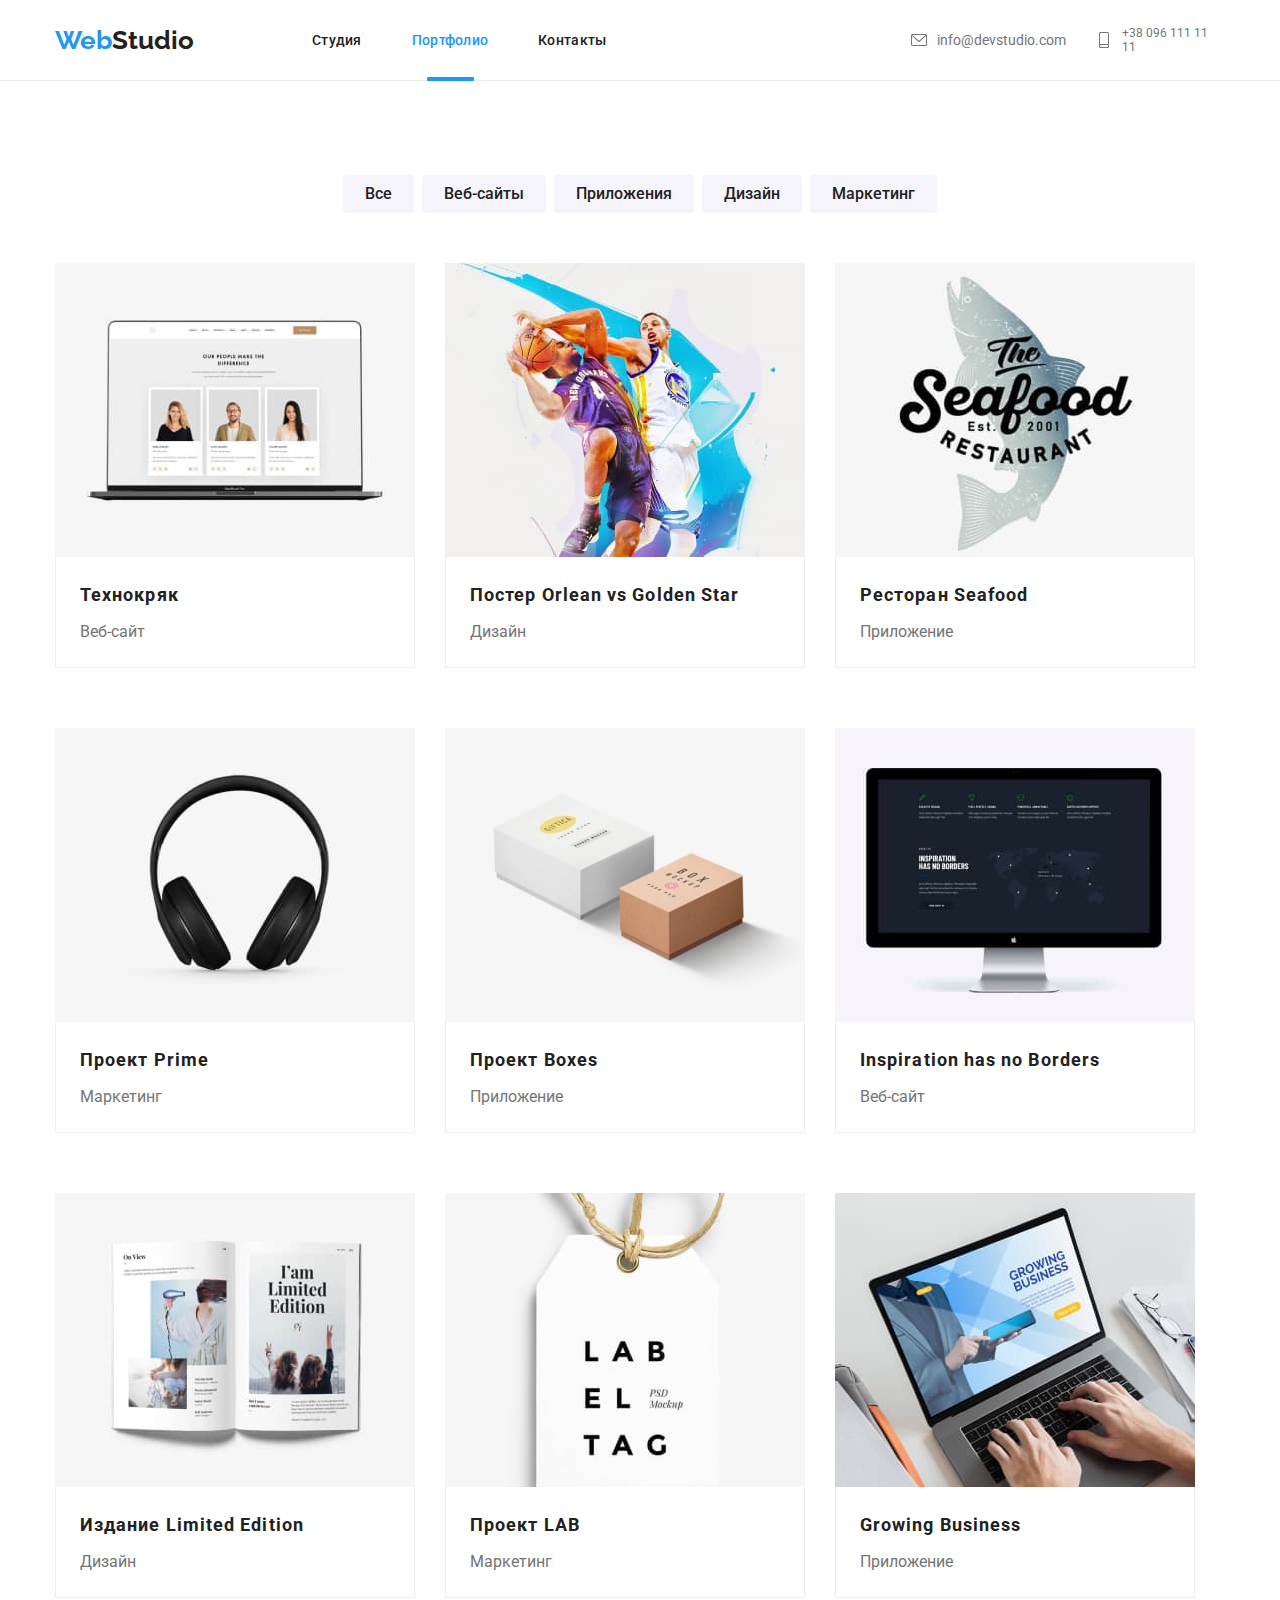
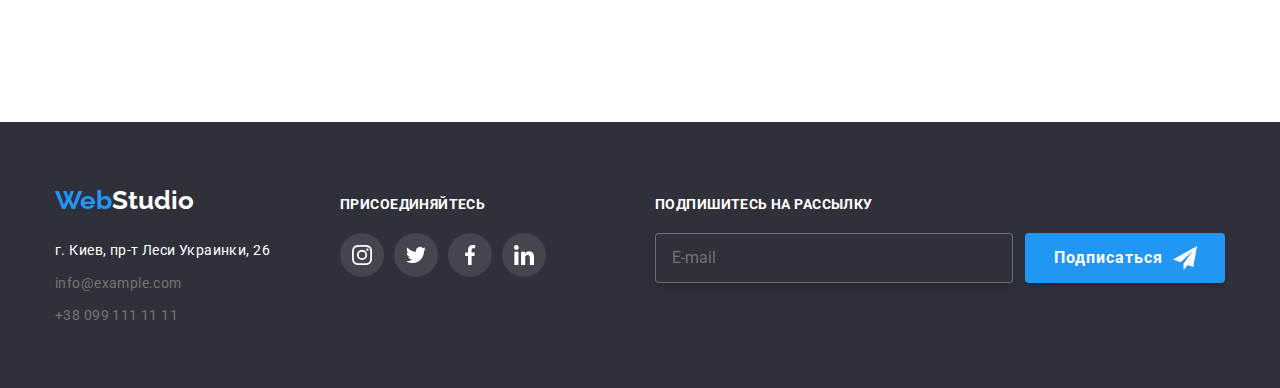
==== commit efe3f57f: "validated" ====
--- a/portfolio.html
+++ b/portfolio.html
@@ -53,12 +53,14 @@
                                 info@devstudio.com
                             </a>
                         </li>
-                        <ul class="menu__mini-socials list">
-                            <li class="menu__mini-item"><a class="menu__mini-link" href="">Instagram</a></li>
-                            <li class="menu__mini-item"><a class="menu__mini-link" href="">Twitter</a></li>
-                            <li class="menu__mini-item"><a class="menu__mini-link" href="">Facebook</a></li>
-                            <li class="menu__mini-item"><a class="menu__mini-link" href="">Linkedin</a></li>
-                        </ul>
+                        <li class="menu__mini-socials">
+                            <ul class="menu__mini-list list">
+                                <li class="menu__mini-item"><a class="menu__mini-link" href="">Instagram</a></li>
+                                <li class="menu__mini-item"><a class="menu__mini-link" href="">Twitter</a></li>
+                                <li class="menu__mini-item"><a class="menu__mini-link" href="">Facebook</a></li>
+                                <li class="menu__mini-item"><a class="menu__mini-link" href="">Linkedin</a></li>
+                            </ul>
+                        </li>
                     </ul>
                 </div>
             </nav>
--- a/css/main.min.css
+++ b/css/main.min.css
@@ -1 +1 @@
-/*! modern-normalize v1.1.0 | MIT License | https://github.com/sindresorhus/modern-normalize */*,::before,::after{-webkit-box-sizing:border-box;box-sizing:border-box}html{line-height:1.15;-webkit-text-size-adjust:100%;-moz-tab-size:4;-o-tab-size:4;tab-size:4}body{margin:0;font-family:system-ui,-apple-system,"Segoe UI",Roboto,Helvetica,Arial,sans-serif,"Apple Color Emoji","Segoe UI Emoji"}body.modal-open{overflow:hidden}hr{height:0;color:inherit}abbr[title]{-webkit-text-decoration:underline dotted;text-decoration:underline dotted}b,strong{font-weight:bolder}code,kbd,samp,pre{font-family:ui-monospace,SFMono-Regular,Consolas,"Liberation Mono",Menlo,monospace;font-size:1em}small{font-size:80%}sub,sup{font-size:75%;line-height:0;position:relative;vertical-align:baseline}sub{bottom:-0.25em}sup{top:-0.5em}table{text-indent:0;border-color:inherit}button,input,optgroup,select,textarea{font-family:inherit;font-size:100%;line-height:1.15;margin:0}button,select{text-transform:none}button,[type=button],[type=reset],[type=submit]{-webkit-appearance:button}::-moz-focus-inner{border-style:none;padding:0}:-moz-focusring{outline:1px dotted ButtonText}:-moz-ui-invalid{box-shadow:none}legend{padding:0}progress{vertical-align:baseline}::-webkit-inner-spin-button,::-webkit-outer-spin-button{height:auto}[type=search]{-webkit-appearance:textfield;outline-offset:-2px}::-webkit-search-decoration{-webkit-appearance:none}::-webkit-file-upload-button{-webkit-appearance:button;font:inherit}summary{display:list-item}p,h1,h2,h3,h4,h5,h6{margin:0;padding:0}a{text-decoration:none}img{display:block;max-width:100%;height:auto}.page{margin:0;background-color:#fff;color:#757575;font-family:Roboto,sans-serif;font-size:14px;letter-spacing:0,3em}textarea{resize:none}.list{margin:0;padding:0;list-style:none}.visually-hidden{position:absolute;width:1px;height:1px;margin:-1px;padding:0;overflow:hidden;border:0;clip:rect(0 0 0 0)}.container{margin-left:auto;margin-right:auto;padding-left:15px;padding-right:15px}@media(min-width: 480px){.container{width:480px}}@media(min-width: 768px){.container{width:768px}}@media(min-width: 1200px){.container{width:1200px}}.title{margin-bottom:30px;color:#212121;font-weight:700;font-size:28px;line-height:1.1786;text-align:center}@media(min-width: 768px){.title{font-size:36px;line-height:1.1667}}@media(min-width: 1200px){.title{margin-bottom:50px}}.title--subtitle{margin-bottom:10px;color:#212121;text-align:center;font-weight:700;font-size:14px;line-height:1.1429;letter-spacing:.03em;text-transform:uppercase}@media(min-width: 768px){.title--subtitle{text-align:left}}.logo{color:#212121;font-family:Raleway,sans-serif;text-decoration:none;font-weight:700;font-size:26px;line-height:1.4}.logo__prefix{color:#2196f3}.logo__footer{color:#fff;text-align:center;display:block;margin-left:auto;margin-right:auto}@media(min-width: 1200px){.logo__footer{text-align:left}}@media(min-width: 768px){.logo{padding:0}}.page-header{position:relative;padding:16px 0;border-bottom:1px solid #ececec}@media(min-width: 768px){.page-header{padding:0}}.menu{display:-webkit-box;display:-ms-flexbox;display:flex;-webkit-box-align:center;-ms-flex-align:center;align-items:center}.menu__container{max-height:700px;display:-webkit-box;display:-ms-flexbox;display:flex;-webkit-box-align:center;-ms-flex-align:center;align-items:center;-webkit-box-pack:justify;-ms-flex-pack:justify;justify-content:space-between;padding:48px 40px;background-color:#fff}@media(max-width: 767px){.menu__container{overflow-y:scroll;display:none;position:fixed;width:100%;z-index:40;top:0;left:0;overflow-y:scroll}}.menu__container.is-open{display:block}@media(min-width: 768px){.menu__container{padding:0;margin-left:63px}}@media(min-width: 1200px){.menu__container{margin-left:93px}}.menu__button{position:absolute;z-index:45;top:14px;right:8px;display:-webkit-box;display:-ms-flexbox;display:flex;margin:0;padding:0;border:none;background-color:rgba(0,0,0,0)}@media(min-width: 768px){.menu__button{display:none}}.menu__icon-cross{display:none}.menu__button.is-open .menu__icon-menu{display:none}.menu__button.is-open .menu__icon-cross{display:block}@media(min-width: 768px){.menu__navigation{display:-webkit-box;display:-ms-flexbox;display:flex}}@media(max-width: 767px){.menu__item:not(:last-child){margin-bottom:32px}}.menu__link{position:relative;display:block;padding:0;font-size:40px;line-height:1.175;letter-spacing:.02em;color:#212121;white-space:nowrap;-webkit-transition:color 250ms cubic-bezier(0.4, 0, 0.2, 1);transition:color 250ms cubic-bezier(0.4, 0, 0.2, 1)}.menu__link:hover,.menu__link:focus{color:#2196f3}@media(min-width: 768px){.menu__link{font-size:14px;font-weight:500;line-height:1.1429;padding:32px 25px}}.menu__link--current{color:#2196f3}@media(min-width: 768px){.menu__link--current::after{content:"";position:absolute;bottom:-1px;left:50%;-webkit-transform:translate(-50%);transform:translate(-50%);width:47px;height:4px;background-image:url(../images/hover.svg)}}@media(max-width: 767px){.menu__address{margin-top:302px}}@media(min-width: 768px){.menu__address{display:-webkit-box;display:-ms-flexbox;display:flex;-webkit-box-orient:vertical;-webkit-box-direction:reverse;-ms-flex-direction:column-reverse;flex-direction:column-reverse}}@media(min-width: 1200px){.menu__address{-webkit-box-orient:horizontal;-webkit-box-direction:reverse;-ms-flex-direction:row-reverse;flex-direction:row-reverse;-webkit-box-align:center;-ms-flex-align:center;align-items:center}}@media(max-width: 767px){.menu__address-item:not(:first-child){margin-top:32px}}@media(min-width: 767px)and (max-width: 1199px){.menu__address-item:not(:first-child){margin-bottom:10px}}@media(min-width: 1200px){.menu__address-item:not(:first-child){margin-right:30px}}.menu__address-link{padding:0;font-size:24px;line-height:1.1667;color:#757575;-webkit-transition:color 250ms cubic-bezier(0.4, 0, 0.2, 1);transition:color 250ms cubic-bezier(0.4, 0, 0.2, 1)}@media(min-width: 768px){.menu__address-link{display:-webkit-box;display:-ms-flexbox;display:flex;-webkit-box-align:center;-ms-flex-align:center;align-items:center;font-size:12px}}@media(min-width: 1200px){.menu__address-link{font-size:14px}}.menu__address-link:hover,.menu__address-link:focus{color:#2196f3}.menu__address-link--number{font-size:34px;line-height:1.1765;color:#2196f3}@media(min-width: 768px){.menu__address-link--number{font-size:12px;color:#757575}}.menu__icon-address{display:none;margin-right:8px;width:14px;height:14px;fill:currentColor}@media(min-width: 768px){.menu__icon-address{display:inline-block}}@media(min-width: 1200px){.menu__icon-address{margin-right:10px;width:16px;height:16px}}.menu__mini-socials{margin-top:64px;margin-left:-10px}.menu__mini-list{display:-webkit-box;display:-ms-flexbox;display:flex;padding:0}.menu__mini-link{padding:0 10px;font-weight:500;font-size:18px;line-height:1.2222;color:#2196f3}.menu__mini-item:not(:last-child){border-right:1px solid rgba(33,33,33,.2)}.hero{padding-top:118px;padding-bottom:118px;text-align:center;background-color:#2f303a;max-width:1600px;height:400px;margin-left:auto;margin-right:auto;background-image:-webkit-gradient(linear, left top, right top, from(rgba(47, 48, 58, 0.4)), to(rgba(47, 48, 58, 0.4))),url("../../images/bg-hero.jpg");background-image:linear-gradient(to right, rgba(47, 48, 58, 0.4), rgba(47, 48, 58, 0.4)),url("../../images/bg-hero.jpg");background-size:1600px;background-repeat:no-repeat;background-position:center}@media(min-width: 1200px){.hero{padding-top:200px;padding-bottom:200px;height:600px}}@media(min-device-pixel-ratio: 2),(-webkit-min-device-pixel-ratio: 2),(min-resolution: 192dpi),(min-resolution: 2dppx){.hero .hero{background-image:url("../../images/bg-hero-2x.jpg")}}.hero__title{margin:0 auto;max-width:696px;color:#fff;font-weight:900;font-size:24px;line-height:1.75;letter-spacing:.06em;text-transform:uppercase}@media(min-width: 768px){.hero__title{font-size:26px;line-height:1.6154}}@media(min-width: 1200px){.hero__title{font-size:44px;line-height:1.3636}}.section{padding-top:60px;padding-bottom:60px}@media(min-width: 1200px){.section{padding-top:94px;padding-bottom:94px}}.section__no-padding{padding-top:0}.section__team{background-color:#f5f4fa}.features{margin:-15px}@media(min-width: 768px){.features{display:-webkit-box;display:-ms-flexbox;display:flex;-ms-flex-wrap:wrap;flex-wrap:wrap}}.features__item{margin:15px;-ms-flex-preferred-size:calc(100% - 30px);flex-basis:calc(100% - 30px)}@media(min-width: 768px){.features__item{-ms-flex-preferred-size:calc((100% - 60px)/2);flex-basis:calc((100% - 60px)/2)}}@media(min-width: 1200px){.features__item{-ms-flex-preferred-size:calc((100% - 120px)/4);flex-basis:calc((100% - 120px)/4)}}.features__thumb{display:-webkit-box;display:-ms-flexbox;display:flex;-webkit-box-align:center;-ms-flex-align:center;align-items:center;-webkit-box-pack:center;-ms-flex-pack:center;justify-content:center;height:120px;background-color:#f5f4fa;border-radius:4px;margin-bottom:30px}.features__icon{width:70px;height:70px}.features__text{line-height:1.7}.products-wrap{display:none}@media(min-width: 1200px){.products-wrap{display:block}}.products{display:-webkit-box;display:-ms-flexbox;display:flex}.products__item{position:relative;margin:0 15px}.products__subtitle{margin:0;position:absolute;bottom:0;left:0;display:-webkit-box;display:-ms-flexbox;display:flex;-webkit-box-pack:center;-ms-flex-pack:center;justify-content:center;-webkit-box-align:center;-ms-flex-align:center;align-items:center;width:100%;height:70px;color:#fff;background-color:rgba(47,48,58,.8)}.team{margin:-15px}@media(min-width: 768px){.team{display:-webkit-box;display:-ms-flexbox;display:flex;-ms-flex-wrap:wrap;flex-wrap:wrap}}.team__thumb{height:460px}@media(min-width: 768px){.team__thumb{height:374}}@media(min-width: 1200px){.team__thumb{width:270px;height:260px}}.team__image{width:100%;height:100%;-o-object-fit:cover;object-fit:cover}.team__item{margin:15px;-ms-flex-preferred-size:calc(100% - 30px);flex-basis:calc(100% - 30px);-webkit-box-shadow:0px 1px 3px rgba(0,0,0,.12),0px 1px 1px rgba(0,0,0,.14),0px 2px 1px rgba(0,0,0,.2);box-shadow:0px 1px 3px rgba(0,0,0,.12),0px 1px 1px rgba(0,0,0,.14),0px 2px 1px rgba(0,0,0,.2);border-radius:0px 0px 4px 4px}@media(max-width: 767px){.team__item{margin-bottom:30px}}@media(min-width: 768px){.team__item{-ms-flex-preferred-size:calc((100% - 60px)/2);flex-basis:calc((100% - 60px)/2)}}@media(min-width: 1200px){.team__item{-ms-flex-preferred-size:calc((100% - 120px)/4);flex-basis:calc((100% - 120px)/4)}}.team__content{background-color:#fff;padding:30px 32px}.team__title{margin-bottom:10px;color:#212121;font-size:16px;line-height:1.1718;font-weight:500;text-align:center}.team__text{font-size:16px;line-height:1.1718;font-weight:400;text-align:center;margin-bottom:16px}.actions{display:-webkit-box;display:-ms-flexbox;display:flex;-webkit-box-pack:center;-ms-flex-pack:center;justify-content:center}.actions__item:not(:last-child){margin-right:10px}.social{display:block;width:44px;height:44px;padding:12px;border:none;color:#afb1b8;background-color:#fff;border-radius:50%;-webkit-transition:color 250ms cubic-bezier(0.4, 0, 0.2, 1),background-color 250ms cubic-bezier(0.4, 0, 0.2, 1);transition:color 250ms cubic-bezier(0.4, 0, 0.2, 1),background-color 250ms cubic-bezier(0.4, 0, 0.2, 1)}.social:hover,.social:focus{color:#fff;background-color:#2196f3}.social__icon{width:20px;height:20px;fill:currentColor}.social--grey{color:#fff;background-color:rgba(255,255,255,.1);-webkit-transition:background-color 250ms cubic-bezier(0.4, 0, 0.2, 1);transition:background-color 250ms cubic-bezier(0.4, 0, 0.2, 1)}.social--grey:hover,.social--grey:focus{background-color:#2196f3}.clients{display:-webkit-box;display:-ms-flexbox;display:flex;-ms-flex-wrap:wrap;flex-wrap:wrap;-webkit-box-pack:center;-ms-flex-pack:center;justify-content:center;-webkit-box-align:center;-ms-flex-align:center;align-items:center;margin:-15px}@media(min-width: 1200px){.clients{-ms-flex-wrap:nowrap;flex-wrap:nowrap}}.clients__item{height:92px;-ms-flex-preferred-size:calc((100% - 60px)/2);flex-basis:calc((100% - 60px)/2);margin:15px}@media(min-width: 768px){.clients__item{-ms-flex-preferred-size:calc((100% - 90px)/3);flex-basis:calc((100% - 90px)/3)}}@media(min-width: 1200px){.clients__item{-ms-flex-preferred-size:calc((100% - 180px)/6);flex-basis:calc((100% - 180px)/6)}}.clients__link{display:-webkit-inline-box;display:-ms-inline-flexbox;display:inline-flex;-webkit-box-pack:center;-ms-flex-pack:center;justify-content:center;-webkit-box-align:center;-ms-flex-align:center;align-items:center;width:100%;height:100%;color:#afb1b8;border:1px solid #afb1b8;border-radius:4px;cursor:pointer;-webkit-transition:color 250ms cubic-bezier(0.4, 0, 0.2, 1),border-color 250ms cubic-bezier(0.4, 0, 0.2, 1);transition:color 250ms cubic-bezier(0.4, 0, 0.2, 1),border-color 250ms cubic-bezier(0.4, 0, 0.2, 1)}.clients__link:hover,.clients__link:focus{color:#2196f3;border-color:#2196f3}.clients__icon{width:170px;height:92px;fill:currentColor}.button{display:block;border-radius:4px;border:none;padding:10px 32px;min-width:200px;margin:30px auto 0 auto;color:#fff;background-color:#2196f3;-webkit-box-shadow:0px 4px 4px 0px rgba(0,0,0,.1490196078);box-shadow:0px 4px 4px 0px rgba(0,0,0,.1490196078);font-family:inherit;font-weight:700;font-size:16px;line-height:1.88;letter-spacing:.06em;text-align:center;cursor:pointer}.button__subscribe{position:relative;margin-top:20px;text-align:left;padding-left:29px}@media(min-width: 1200px){.button__subscribe{margin-top:0;margin-left:12px;-ms-flex-item-align:end;align-self:flex-end}}.filter{margin-bottom:40px}@media(min-width: 768px){.filter{margin-bottom:30px}}@media(min-width: 1200px){.filter{margin-bottom:50px}}.filter__list{display:-webkit-box;display:-ms-flexbox;display:flex;-webkit-box-pack:center;-ms-flex-pack:center;justify-content:center}@media(max-width: 767px){.filter__list{-ms-flex-wrap:wrap;flex-wrap:wrap;-webkit-box-pack:start;-ms-flex-pack:start;justify-content:flex-start}}.filter__item:not(:last-child){margin-right:8px}@media(max-width: 767px){.filter__item:not(:nth-last-child(-n+2)){margin-bottom:15px}}.filter__button{display:inline-block;border-radius:4px;border-width:0;padding:6px 22px;color:#212121;background-color:#f5f4fa;font-family:inherit;font-weight:500;font-size:16px;line-height:1.63;cursor:pointer;-webkit-transition:color 250ms cubic-bezier(0.4, 0, 0.2, 1),background-color 250ms cubic-bezier(0.4, 0, 0.2, 1);transition:color 250ms cubic-bezier(0.4, 0, 0.2, 1),background-color 250ms cubic-bezier(0.4, 0, 0.2, 1)}.filter__button:hover,.filter__button:focus{color:#fff;background-color:#2196f3}.card-set{text-align:center}@media(min-width: 768px){.card-set{display:-webkit-box;display:-ms-flexbox;display:flex;-ms-flex-wrap:wrap;flex-wrap:wrap;gap:30px}}.card-set__item{max-width:450px}.card-set__item:not(:last-child){margin-bottom:30px}@media(min-width: 768px){.card-set__item{width:354px}}@media(min-width: 1200px){.card-set__item{-ms-flex-preferred-size:calc((100% - 3*(30px))/3);flex-basis:calc((100% - 3*(30px))/3)}}.case{display:block;width:100%;cursor:pointer;-webkit-transition:-webkit-box-shadow 250ms cubic-bezier(0.4, 0, 0.2, 1);transition:-webkit-box-shadow 250ms cubic-bezier(0.4, 0, 0.2, 1);transition:box-shadow 250ms cubic-bezier(0.4, 0, 0.2, 1);transition:box-shadow 250ms cubic-bezier(0.4, 0, 0.2, 1), -webkit-box-shadow 250ms cubic-bezier(0.4, 0, 0.2, 1)}.case:hover,.case:focus{-webkit-box-shadow:1px 4px 6px 0px rgba(0,0,0,.1607843137),0px 4px 4px 0px rgba(0,0,0,.0588235294),0px 1px 1px 0px rgba(0,0,0,.1215686275);box-shadow:1px 4px 6px 0px rgba(0,0,0,.1607843137),0px 4px 4px 0px rgba(0,0,0,.0588235294),0px 1px 1px 0px rgba(0,0,0,.1215686275)}.case__thumb{position:relative;overflow:hidden;max-width:450px;height:294px}.case__image{height:100%;width:100%;-o-object-fit:cover;object-fit:cover}.case__guide{position:absolute;top:0;left:0;padding:77px 24px;color:#fff;font-size:18px;line-height:1.5556;background-color:#2196f3;opacity:0;pointer-events:none;-webkit-transform:translateY(100%);transform:translateY(100%);-webkit-transition:opasity 250ms cubic-bezier(0.4, 0, 0.2, 1),-webkit-transform 250ms cubic-bezier(0.4, 0, 0.2, 1);transition:opasity 250ms cubic-bezier(0.4, 0, 0.2, 1),-webkit-transform 250ms cubic-bezier(0.4, 0, 0.2, 1);transition:opasity 250ms cubic-bezier(0.4, 0, 0.2, 1),transform 250ms cubic-bezier(0.4, 0, 0.2, 1);transition:opasity 250ms cubic-bezier(0.4, 0, 0.2, 1),transform 250ms cubic-bezier(0.4, 0, 0.2, 1),-webkit-transform 250ms cubic-bezier(0.4, 0, 0.2, 1)}@media(min-width: 1200px){.case__guide{padding:49px 24px}}@media(min-width: 1200px){.case__guide{padding:63px 24px}}.case:hover .case__guide,.case:focus .case__guide{opacity:.9;-webkit-transform:translateY(0);transform:translateY(0)}.case__content{width:100%;text-align:left;padding:20px 24px;border-bottom:1px solid #eee;border-right:1px solid #eee;border-left:1px solid #eee}.case__title{display:inline-block;margin-bottom:4px;color:#212121;font-weight:700;font-size:18px;line-height:2;letter-spacing:.06em}.case__description{color:#757575;font-size:16px;line-height:1.88}.footer{padding-top:60px;padding-bottom:60px;background-color:#2f303a}@media(min-width: 768px){.footer__container{display:-webkit-box;display:-ms-flexbox;display:flex;-webkit-box-align:baseline;-ms-flex-align:baseline;align-items:baseline;-ms-flex-wrap:wrap;flex-wrap:wrap;-webkit-box-pack:justify;-ms-flex-pack:justify;justify-content:space-between}}@media(min-width: 1200px){.footer__container{-webkit-box-pack:start;-ms-flex-pack:start;justify-content:flex-start}}.footer__follow{margin-top:60px;text-align:center}@media(min-width: 767px)and (max-width: 1199px){.footer__follow{-ms-flex-preferred-size:50%;flex-basis:50%}}@media(min-width: 768px){.footer__follow{margin-top:0}}@media(min-width: 1200px){.footer__follow{margin-left:70px;text-align:left}}@media(min-width: 767px)and (max-width: 1199px){.footer-address{-ms-flex-preferred-size:50%;flex-basis:50%}}.footer-address__address{margin-top:20px;text-align:center}@media(min-width: 1200px){.footer-address__address{text-align:left}}.footer-address__item:not(:last-child){margin-bottom:8px}@media(min-width: 768px){.footer-address__item:not(:last-child){margin-bottom:9px}}.footer-address__link{font-style:normal;line-height:1.7;color:#fff;text-decoration:none;letter-spacing:.03em;-webkit-transition:color 250ms cubic-bezier(0.4, 0, 0.2, 1);transition:color 250ms cubic-bezier(0.4, 0, 0.2, 1)}.footer-address__link--grey{color:#757575}.footer-address__link:hover,.footer-address__link:focus{color:#2196f3}.cta{display:inline-block;margin-bottom:20px;color:#fff;line-height:1.1721;letter-spacing:.03em;text-transform:uppercase}.subscribe{margin-top:60px;text-align:center}@media(min-width: 767px)and (max-width: 1199px){.subscribe{-ms-flex-preferred-size:100%;flex-basis:100%}}@media(min-width: 1200px){.subscribe{display:-webkit-box;display:-ms-flexbox;display:flex;margin-top:0;text-align:left;margin-left:auto}}.subscribe__input{display:inline-block;width:100%;height:50px;padding:15px 16px;color:#fff;background-color:#2f303a;border:1px solid rgba(255,255,255,.3);-webkit-filter:drop-shadow(0px 4px 4px rgba(0, 0, 0, 0.15));filter:drop-shadow(0px 4px 4px rgba(0, 0, 0, 0.15));border-radius:4px}@media(min-width: 768px){.subscribe__input{display:block;width:55%;margin-left:auto;margin-right:auto}}@media(min-width: 1200px){.subscribe__input{width:358px}}.subscribe__input::-webkit-input-placeholder{font-size:16px;line-height:1.25}.subscribe__input::-moz-placeholder{font-size:16px;line-height:1.25}.subscribe__input:-ms-input-placeholder{font-size:16px;line-height:1.25}.subscribe__input::-ms-input-placeholder{font-size:16px;line-height:1.25}.subscribe__input::placeholder{font-size:16px;line-height:1.25}.subscribe__icon{position:absolute;bottom:13px;right:28px;width:24px;height:24px;pointer-events:none}.backdrop{position:fixed;z-index:60;top:0;left:0;width:100%;height:100%;padding:93px 15px;overflow-y:scroll;background-color:rgba(0,0,0,.2);opacity:1;-webkit-transition:opacity 250ms cubic-bezier(0.4, 0, 0.2, 1);transition:opacity 250ms cubic-bezier(0.4, 0, 0.2, 1)}.backdrop.is-hidden{opacity:0;pointer-events:none;visibility:hidden}.modal{-webkit-transform:scale(1);transform:scale(1);-webkit-transition:-webkit-transform 250ms cubic-bezier(0.4, 0, 0.2, 1);transition:-webkit-transform 250ms cubic-bezier(0.4, 0, 0.2, 1);transition:transform 250ms cubic-bezier(0.4, 0, 0.2, 1);transition:transform 250ms cubic-bezier(0.4, 0, 0.2, 1), -webkit-transform 250ms cubic-bezier(0.4, 0, 0.2, 1);padding:40px 39px 40px 41px;background-color:#fff;-webkit-box-shadow:0 2px 1px 0 rgba(0,0,0,.2),0 1px 1px 0 rgba(0,0,0,.1411764706),0 1px 3px 0 rgba(0,0,0,.1215686275);box-shadow:0 2px 1px 0 rgba(0,0,0,.2),0 1px 1px 0 rgba(0,0,0,.1411764706),0 1px 3px 0 rgba(0,0,0,.1215686275);border-radius:4px}@media(min-width: 768px){.modal{position:absolute;z-index:65;top:50%;left:50%;max-width:528px;width:100%;min-height:450px;-webkit-transform:translate(-50%, -50%);transform:translate(-50%, -50%);-webkit-transition:-webkit-transform 250ms cubic-bezier(0.4, 0, 0.2, 1);transition:-webkit-transform 250ms cubic-bezier(0.4, 0, 0.2, 1);transition:transform 250ms cubic-bezier(0.4, 0, 0.2, 1);transition:transform 250ms cubic-bezier(0.4, 0, 0.2, 1), -webkit-transform 250ms cubic-bezier(0.4, 0, 0.2, 1)}}@media(min-width: 1200px){.modal{min-height:581px}}.backdrop.is-hidden .modal{-webkit-transform:translate(-50%, -50%) scale(0.9);transform:translate(-50%, -50%) scale(0.9)}.modal__cta{margin-bottom:12px;font-size:20px;line-height:1.5;letter-spacing:.03em;text-align:center;color:#212121}@media(min-width: 1200px){.modal__cta{line-height:1.15}}.close-button{position:absolute;z-index:70;right:0;top:0;-webkit-transform:translate(-8px, 8px);transform:translate(-8px, 8px);width:30px;height:30px;display:-webkit-inline-box;display:-ms-inline-flexbox;display:inline-flex;-webkit-box-align:center;-ms-flex-align:center;align-items:center;-webkit-box-pack:center;-ms-flex-pack:center;justify-content:center;background-color:#fff;border:1px solid rgba(0,0,0,.1019607843);border-radius:50%;cursor:pointer}.close-button__icon{display:block;width:18px;height:18px;fill:currentColor;-webkit-transition:fill 250ms cubic-bezier(0.4, 0, 0.2, 1);transition:fill 250ms cubic-bezier(0.4, 0, 0.2, 1)}.close-button:hover .close-button__icon,.close-button:focus .close-button__icon{fill:#2196f3}.form__field{position:relative;display:-webkit-box;display:-ms-flexbox;display:flex;-webkit-box-orient:vertical;-webkit-box-direction:normal;-ms-flex-direction:column;flex-direction:column}.form__field:not(:last-child){margin-bottom:10px}.form__icon{position:absolute;width:18px;height:18px;bottom:11px;left:12px;-webkit-transition:fill 250ms cubic-bezier(0.4, 0, 0.2, 1);transition:fill 250ms cubic-bezier(0.4, 0, 0.2, 1)}.form__field:focus-within .form__icon{fill:#2196f3}.form__label{margin-bottom:4px;font-size:12px;line-height:1.1717;letter-spacing:.01em}.form__input{max-width:448px;margin:0;padding:12px 42px;border:1px solid rgba(33,33,33,.2);border-radius:4px;outline:none;-webkit-transition:border-color 250ms cubic-bezier(0.4, 0, 0.2, 1);transition:border-color 250ms cubic-bezier(0.4, 0, 0.2, 1)}.form__input:focus{border:1px solid #2196f3}.form__input::-webkit-input-placeholder{font-size:12px;line-height:1.1717;letter-spacing:.01em;color:rgba(117,117,117,.502)}.form__input::-moz-placeholder{font-size:12px;line-height:1.1717;letter-spacing:.01em;color:rgba(117,117,117,.502)}.form__input:-ms-input-placeholder{font-size:12px;line-height:1.1717;letter-spacing:.01em;color:rgba(117,117,117,.502)}.form__input::-ms-input-placeholder{font-size:12px;line-height:1.1717;letter-spacing:.01em;color:rgba(117,117,117,.502)}.form__input::placeholder{font-size:12px;line-height:1.1717;letter-spacing:.01em;color:rgba(117,117,117,.502)}.form__input--comment{max-width:448px;height:120px;padding:12px 16px}.checkbox{position:relative;display:-webkit-box;display:-ms-flexbox;display:flex;-webkit-box-align:center;-ms-flex-align:center;align-items:center;margin-top:20px}@media(min-width: 1200px){.checkbox{padding-left:12px}}.checkbox__input{display:block}.checkbox__icon{position:absolute;pointer-events:none;display:inline-block;width:16px;height:15px;opacity:1;-webkit-transition:opacity 250ms cubic-bezier(0.4, 0, 0.2, 1);transition:opacity 250ms cubic-bezier(0.4, 0, 0.2, 1)}.checkbox__input:checked+.checkbox__icon{opacity:0}.checkbox__icon-done{position:absolute;left:0;bottom:0;-webkit-transform:translateY(-5px);transform:translateY(-5px);pointer-events:none;display:inline-block;width:16px;height:15px;opacity:0;-webkit-transition:opacity 250ms cubic-bezier(0.4, 0, 0.2, 1);transition:opacity 250ms cubic-bezier(0.4, 0, 0.2, 1)}.checkbox__input:checked~.checkbox__icon-done{opacity:1}.checkbox__label{line-height:1.7143;padding-left:25px}@media(min-width: 480px){.checkbox__label{white-space:nowrap}}.checkbox__contract{line-height:1.7143;color:#2196f3;text-decoration:underline}/*# sourceMappingURL=main.min.css.map */+/*! modern-normalize v1.1.0 | MIT License | https://github.com/sindresorhus/modern-normalize */*,::before,::after{-webkit-box-sizing:border-box;box-sizing:border-box}html{line-height:1.15;-webkit-text-size-adjust:100%;-moz-tab-size:4;-o-tab-size:4;tab-size:4}body{margin:0;font-family:system-ui,-apple-system,"Segoe UI",Roboto,Helvetica,Arial,sans-serif,"Apple Color Emoji","Segoe UI Emoji"}body.modal-open{overflow:hidden}hr{height:0;color:inherit}abbr[title]{-webkit-text-decoration:underline dotted;text-decoration:underline dotted}b,strong{font-weight:bolder}code,kbd,samp,pre{font-family:ui-monospace,SFMono-Regular,Consolas,"Liberation Mono",Menlo,monospace;font-size:1em}small{font-size:80%}sub,sup{font-size:75%;line-height:0;position:relative;vertical-align:baseline}sub{bottom:-0.25em}sup{top:-0.5em}table{text-indent:0;border-color:inherit}button,input,optgroup,select,textarea{font-family:inherit;font-size:100%;line-height:1.15;margin:0}button,select{text-transform:none}button,[type=button],[type=reset],[type=submit]{-webkit-appearance:button}::-moz-focus-inner{border-style:none;padding:0}:-moz-focusring{outline:1px dotted ButtonText}:-moz-ui-invalid{box-shadow:none}legend{padding:0}progress{vertical-align:baseline}::-webkit-inner-spin-button,::-webkit-outer-spin-button{height:auto}[type=search]{-webkit-appearance:textfield;outline-offset:-2px}::-webkit-search-decoration{-webkit-appearance:none}::-webkit-file-upload-button{-webkit-appearance:button;font:inherit}summary{display:list-item}p,h1,h2,h3,h4,h5,h6{margin:0;padding:0}a{text-decoration:none}img{display:block;max-width:100%;height:auto}.page{margin:0;background-color:#fff;color:#757575;font-family:Roboto,sans-serif;font-size:14px;letter-spacing:0,3em}textarea{resize:none}.list{margin:0;padding:0;list-style:none}.visually-hidden{position:absolute;width:1px;height:1px;margin:-1px;padding:0;overflow:hidden;border:0;clip:rect(0 0 0 0)}.container{margin-left:auto;margin-right:auto;padding-left:15px;padding-right:15px}@media(min-width: 480px){.container{width:480px}}@media(min-width: 768px){.container{width:768px}}@media(min-width: 1200px){.container{width:1200px}}.title{margin-bottom:30px;color:#212121;font-weight:700;font-size:28px;line-height:1.1786;text-align:center}@media(min-width: 768px){.title{font-size:36px;line-height:1.1667}}@media(min-width: 1200px){.title{margin-bottom:50px}}.title--subtitle{margin-bottom:10px;color:#212121;text-align:center;font-weight:700;font-size:14px;line-height:1.1429;letter-spacing:.03em;text-transform:uppercase}@media(min-width: 768px){.title--subtitle{text-align:left}}.logo{color:#212121;font-family:Raleway,sans-serif;text-decoration:none;font-weight:700;font-size:26px;line-height:1.4}.logo__prefix{color:#2196f3}.logo__footer{color:#fff;text-align:center;display:block;margin-left:auto;margin-right:auto}@media(min-width: 1200px){.logo__footer{text-align:left}}@media(min-width: 768px){.logo{padding:0}}.page-header{position:relative;padding:16px 0;border-bottom:1px solid #ececec}@media(min-width: 768px){.page-header{padding:0}}.menu{display:-webkit-box;display:-ms-flexbox;display:flex;-webkit-box-align:center;-ms-flex-align:center;align-items:center}.menu__container{max-height:700px;display:-webkit-box;display:-ms-flexbox;display:flex;-webkit-box-align:center;-ms-flex-align:center;align-items:center;-webkit-box-pack:justify;-ms-flex-pack:justify;justify-content:space-between;padding:48px 40px;background-color:#fff}@media(max-width: 767px){.menu__container{overflow-y:scroll;display:none;position:fixed;width:100%;z-index:40;top:0;left:0;overflow-y:scroll}}.menu__container.is-open{display:block}@media(min-width: 768px){.menu__container{padding:0;margin-left:63px}}@media(min-width: 1200px){.menu__container{margin-left:93px}}.menu__button{position:absolute;z-index:45;top:14px;right:8px;display:-webkit-box;display:-ms-flexbox;display:flex;margin:0;padding:0;border:none;background-color:rgba(0,0,0,0)}@media(min-width: 768px){.menu__button{display:none}}.menu__icon-cross{display:none}.menu__button.is-open .menu__icon-menu{display:none}.menu__button.is-open .menu__icon-cross{display:block}@media(min-width: 768px){.menu__navigation{display:-webkit-box;display:-ms-flexbox;display:flex}}@media(max-width: 767px){.menu__item:not(:last-child){margin-bottom:32px}}.menu__link{position:relative;display:block;padding:0;font-size:40px;line-height:1.175;letter-spacing:.02em;color:#212121;white-space:nowrap;-webkit-transition:color 250ms cubic-bezier(0.4, 0, 0.2, 1);transition:color 250ms cubic-bezier(0.4, 0, 0.2, 1)}.menu__link:hover,.menu__link:focus{color:#2196f3}@media(min-width: 768px){.menu__link{font-size:14px;font-weight:500;line-height:1.1429;padding:32px 25px}}.menu__link--current{color:#2196f3}@media(min-width: 768px){.menu__link--current::after{content:"";position:absolute;bottom:-1px;left:50%;-webkit-transform:translate(-50%);transform:translate(-50%);width:47px;height:4px;background-image:url(../images/hover.svg)}}@media(max-width: 767px){.menu__address{margin-top:302px}}@media(min-width: 768px){.menu__address{display:-webkit-box;display:-ms-flexbox;display:flex;-webkit-box-orient:vertical;-webkit-box-direction:reverse;-ms-flex-direction:column-reverse;flex-direction:column-reverse;margin-left:59px}}@media(min-width: 1200px){.menu__address{-webkit-box-orient:horizontal;-webkit-box-direction:reverse;-ms-flex-direction:row-reverse;flex-direction:row-reverse;-webkit-box-align:center;-ms-flex-align:center;align-items:center;margin-left:280px}}@media(max-width: 767px){.menu__address-item:not(:first-child){margin-top:32px}}@media(min-width: 767px)and (max-width: 1199px){.menu__address-item:not(:first-child){margin-bottom:10px}}@media(min-width: 1200px){.menu__address-item:not(:first-child){margin-right:30px}}.menu__address-link{padding:0;font-size:24px;line-height:1.1667;color:#757575;-webkit-transition:color 250ms cubic-bezier(0.4, 0, 0.2, 1);transition:color 250ms cubic-bezier(0.4, 0, 0.2, 1)}@media(min-width: 768px){.menu__address-link{display:-webkit-box;display:-ms-flexbox;display:flex;-webkit-box-align:center;-ms-flex-align:center;align-items:center;font-size:12px}}@media(min-width: 1200px){.menu__address-link{font-size:14px}}.menu__address-link:hover,.menu__address-link:focus{color:#2196f3}.menu__address-link--number{font-size:34px;line-height:1.1765;color:#2196f3}@media(min-width: 768px){.menu__address-link--number{font-size:12px;color:#757575}}.menu__icon-address{display:none;margin-right:8px;width:14px;height:14px;fill:currentColor}@media(min-width: 768px){.menu__icon-address{display:inline-block}}@media(min-width: 1200px){.menu__icon-address{margin-right:10px;width:16px;height:16px}}.menu__mini-socials{margin-top:64px;margin-left:-10px}@media(min-width: 768px){.menu__mini-socials{display:none}}.menu__mini-list{display:-webkit-box;display:-ms-flexbox;display:flex;padding:0}.menu__mini-link{padding:0 10px;font-weight:500;font-size:18px;line-height:1.2222;color:#2196f3}.menu__mini-item:not(:last-child){border-right:1px solid rgba(33,33,33,.2)}.hero{padding-top:118px;padding-bottom:118px;text-align:center;background-color:#2f303a;max-width:1600px;height:400px;margin-left:auto;margin-right:auto;background-image:-webkit-gradient(linear, left top, right top, from(rgba(47, 48, 58, 0.4)), to(rgba(47, 48, 58, 0.4))),url("../../images/bg-hero.jpg");background-image:linear-gradient(to right, rgba(47, 48, 58, 0.4), rgba(47, 48, 58, 0.4)),url("../../images/bg-hero.jpg");background-size:1600px;background-repeat:no-repeat;background-position:center}@media(min-width: 1200px){.hero{padding-top:200px;padding-bottom:200px;height:600px}}@media(min-device-pixel-ratio: 2),(-webkit-min-device-pixel-ratio: 2),(min-resolution: 192dpi),(min-resolution: 2dppx){.hero .hero{background-image:url("../../images/bg-hero-2x.jpg")}}.hero__title{margin:0 auto;max-width:696px;color:#fff;font-weight:900;font-size:24px;line-height:1.75;letter-spacing:.06em;text-transform:uppercase}@media(min-width: 768px){.hero__title{font-size:26px;line-height:1.6154}}@media(min-width: 1200px){.hero__title{font-size:44px;line-height:1.3636}}.section{padding-top:60px;padding-bottom:60px}@media(min-width: 1200px){.section{padding-top:94px;padding-bottom:94px}}.section__no-padding{padding-top:0}.section__team{background-color:#f5f4fa}.features{margin:-15px}@media(min-width: 768px){.features{display:-webkit-box;display:-ms-flexbox;display:flex;-ms-flex-wrap:wrap;flex-wrap:wrap}}.features__item{margin:15px;-ms-flex-preferred-size:calc(100% - 30px);flex-basis:calc(100% - 30px)}@media(min-width: 768px){.features__item{-ms-flex-preferred-size:calc((100% - 60px)/2);flex-basis:calc((100% - 60px)/2)}}@media(min-width: 1200px){.features__item{-ms-flex-preferred-size:calc((100% - 120px)/4);flex-basis:calc((100% - 120px)/4)}}.features__thumb{display:-webkit-box;display:-ms-flexbox;display:flex;-webkit-box-align:center;-ms-flex-align:center;align-items:center;-webkit-box-pack:center;-ms-flex-pack:center;justify-content:center;height:120px;background-color:#f5f4fa;border-radius:4px;margin-bottom:30px}.features__icon{width:70px;height:70px}.features__text{line-height:1.7}.products-wrap{display:none}@media(min-width: 1200px){.products-wrap{display:block}}.products{display:-webkit-box;display:-ms-flexbox;display:flex}.products__item{position:relative;margin:0 15px}.products__subtitle{margin:0;position:absolute;bottom:0;left:0;display:-webkit-box;display:-ms-flexbox;display:flex;-webkit-box-pack:center;-ms-flex-pack:center;justify-content:center;-webkit-box-align:center;-ms-flex-align:center;align-items:center;width:100%;height:70px;color:#fff;background-color:rgba(47,48,58,.8)}.team{margin:-15px}@media(min-width: 768px){.team{display:-webkit-box;display:-ms-flexbox;display:flex;-ms-flex-wrap:wrap;flex-wrap:wrap}}.team__thumb{height:460px}@media(min-width: 768px){.team__thumb{height:374}}@media(min-width: 1200px){.team__thumb{width:270px;height:260px}}.team__image{width:100%;height:100%;-o-object-fit:cover;object-fit:cover}.team__item{margin:15px;-ms-flex-preferred-size:calc(100% - 30px);flex-basis:calc(100% - 30px);-webkit-box-shadow:0px 1px 3px rgba(0,0,0,.12),0px 1px 1px rgba(0,0,0,.14),0px 2px 1px rgba(0,0,0,.2);box-shadow:0px 1px 3px rgba(0,0,0,.12),0px 1px 1px rgba(0,0,0,.14),0px 2px 1px rgba(0,0,0,.2);border-radius:0px 0px 4px 4px}@media(max-width: 767px){.team__item{margin-bottom:30px}}@media(min-width: 768px){.team__item{-ms-flex-preferred-size:calc((100% - 60px)/2);flex-basis:calc((100% - 60px)/2)}}@media(min-width: 1200px){.team__item{-ms-flex-preferred-size:calc((100% - 120px)/4);flex-basis:calc((100% - 120px)/4)}}.team__content{background-color:#fff;padding:30px 32px}.team__title{margin-bottom:10px;color:#212121;font-size:16px;line-height:1.1718;font-weight:500;text-align:center}.team__text{font-size:16px;line-height:1.1718;font-weight:400;text-align:center;margin-bottom:16px}.actions{display:-webkit-box;display:-ms-flexbox;display:flex;-webkit-box-pack:center;-ms-flex-pack:center;justify-content:center}.actions__item:not(:last-child){margin-right:10px}.social{display:block;width:44px;height:44px;padding:12px;border:none;color:#afb1b8;background-color:#fff;border-radius:50%;-webkit-transition:color 250ms cubic-bezier(0.4, 0, 0.2, 1),background-color 250ms cubic-bezier(0.4, 0, 0.2, 1);transition:color 250ms cubic-bezier(0.4, 0, 0.2, 1),background-color 250ms cubic-bezier(0.4, 0, 0.2, 1)}.social:hover,.social:focus{color:#fff;background-color:#2196f3}.social__icon{width:20px;height:20px;fill:currentColor}.social--grey{color:#fff;background-color:rgba(255,255,255,.1);-webkit-transition:background-color 250ms cubic-bezier(0.4, 0, 0.2, 1);transition:background-color 250ms cubic-bezier(0.4, 0, 0.2, 1)}.social--grey:hover,.social--grey:focus{background-color:#2196f3}.clients{display:-webkit-box;display:-ms-flexbox;display:flex;-ms-flex-wrap:wrap;flex-wrap:wrap;-webkit-box-pack:center;-ms-flex-pack:center;justify-content:center;-webkit-box-align:center;-ms-flex-align:center;align-items:center;margin:-15px}@media(min-width: 1200px){.clients{-ms-flex-wrap:nowrap;flex-wrap:nowrap}}.clients__item{height:92px;-ms-flex-preferred-size:calc((100% - 60px)/2);flex-basis:calc((100% - 60px)/2);margin:15px}@media(min-width: 768px){.clients__item{-ms-flex-preferred-size:calc((100% - 90px)/3);flex-basis:calc((100% - 90px)/3)}}@media(min-width: 1200px){.clients__item{-ms-flex-preferred-size:calc((100% - 180px)/6);flex-basis:calc((100% - 180px)/6)}}.clients__link{display:-webkit-inline-box;display:-ms-inline-flexbox;display:inline-flex;-webkit-box-pack:center;-ms-flex-pack:center;justify-content:center;-webkit-box-align:center;-ms-flex-align:center;align-items:center;width:100%;height:100%;color:#afb1b8;border:1px solid #afb1b8;border-radius:4px;cursor:pointer;-webkit-transition:color 250ms cubic-bezier(0.4, 0, 0.2, 1),border-color 250ms cubic-bezier(0.4, 0, 0.2, 1);transition:color 250ms cubic-bezier(0.4, 0, 0.2, 1),border-color 250ms cubic-bezier(0.4, 0, 0.2, 1)}.clients__link:hover,.clients__link:focus{color:#2196f3;border-color:#2196f3}.clients__icon{width:170px;height:92px;fill:currentColor}.button{display:block;border-radius:4px;border:none;padding:10px 32px;min-width:200px;margin:30px auto 0 auto;color:#fff;background-color:#2196f3;-webkit-box-shadow:0px 4px 4px 0px rgba(0,0,0,.1490196078);box-shadow:0px 4px 4px 0px rgba(0,0,0,.1490196078);font-family:inherit;font-weight:700;font-size:16px;line-height:1.88;letter-spacing:.06em;text-align:center;cursor:pointer}.button__subscribe{position:relative;margin-top:20px;text-align:left;padding-left:29px}@media(min-width: 1200px){.button__subscribe{margin-top:0;margin-left:12px;-ms-flex-item-align:end;align-self:flex-end}}.filter{margin-bottom:40px}@media(min-width: 768px){.filter{margin-bottom:30px}}@media(min-width: 1200px){.filter{margin-bottom:50px}}.filter__list{display:-webkit-box;display:-ms-flexbox;display:flex;-webkit-box-pack:center;-ms-flex-pack:center;justify-content:center}@media(max-width: 767px){.filter__list{-ms-flex-wrap:wrap;flex-wrap:wrap;-webkit-box-pack:start;-ms-flex-pack:start;justify-content:flex-start}}.filter__item:not(:last-child){margin-right:8px}@media(max-width: 767px){.filter__item:not(:nth-last-child(-n+2)){margin-bottom:15px}}.filter__button{display:inline-block;border-radius:4px;border-width:0;padding:6px 22px;color:#212121;background-color:#f5f4fa;font-family:inherit;font-weight:500;font-size:16px;line-height:1.63;cursor:pointer;-webkit-transition:color 250ms cubic-bezier(0.4, 0, 0.2, 1),background-color 250ms cubic-bezier(0.4, 0, 0.2, 1);transition:color 250ms cubic-bezier(0.4, 0, 0.2, 1),background-color 250ms cubic-bezier(0.4, 0, 0.2, 1)}.filter__button:hover,.filter__button:focus{color:#fff;background-color:#2196f3}.card-set{text-align:center}@media(min-width: 768px){.card-set{display:-webkit-box;display:-ms-flexbox;display:flex;-ms-flex-wrap:wrap;flex-wrap:wrap;gap:30px}}.card-set__item{max-width:450px}.card-set__item:not(:last-child){margin-bottom:30px}@media(min-width: 768px){.card-set__item{width:354px}}@media(min-width: 1200px){.card-set__item{-ms-flex-preferred-size:calc((100% - 3*(30px))/3);flex-basis:calc((100% - 3*(30px))/3)}}.case{display:block;width:100%;cursor:pointer;-webkit-transition:-webkit-box-shadow 250ms cubic-bezier(0.4, 0, 0.2, 1);transition:-webkit-box-shadow 250ms cubic-bezier(0.4, 0, 0.2, 1);transition:box-shadow 250ms cubic-bezier(0.4, 0, 0.2, 1);transition:box-shadow 250ms cubic-bezier(0.4, 0, 0.2, 1), -webkit-box-shadow 250ms cubic-bezier(0.4, 0, 0.2, 1)}.case:hover,.case:focus{-webkit-box-shadow:1px 4px 6px 0px rgba(0,0,0,.1607843137),0px 4px 4px 0px rgba(0,0,0,.0588235294),0px 1px 1px 0px rgba(0,0,0,.1215686275);box-shadow:1px 4px 6px 0px rgba(0,0,0,.1607843137),0px 4px 4px 0px rgba(0,0,0,.0588235294),0px 1px 1px 0px rgba(0,0,0,.1215686275)}.case__thumb{position:relative;overflow:hidden;max-width:450px;height:294px}.case__image{height:100%;width:100%;-o-object-fit:cover;object-fit:cover}.case__guide{position:absolute;top:0;left:0;padding:77px 24px;color:#fff;font-size:18px;line-height:1.5556;background-color:#2196f3;opacity:0;pointer-events:none;-webkit-transform:translateY(100%);transform:translateY(100%);-webkit-transition:opasity 250ms cubic-bezier(0.4, 0, 0.2, 1),-webkit-transform 250ms cubic-bezier(0.4, 0, 0.2, 1);transition:opasity 250ms cubic-bezier(0.4, 0, 0.2, 1),-webkit-transform 250ms cubic-bezier(0.4, 0, 0.2, 1);transition:opasity 250ms cubic-bezier(0.4, 0, 0.2, 1),transform 250ms cubic-bezier(0.4, 0, 0.2, 1);transition:opasity 250ms cubic-bezier(0.4, 0, 0.2, 1),transform 250ms cubic-bezier(0.4, 0, 0.2, 1),-webkit-transform 250ms cubic-bezier(0.4, 0, 0.2, 1)}@media(min-width: 1200px){.case__guide{padding:49px 24px}}@media(min-width: 1200px){.case__guide{padding:63px 24px}}.case:hover .case__guide,.case:focus .case__guide{opacity:.9;-webkit-transform:translateY(0);transform:translateY(0)}.case__content{width:100%;text-align:left;padding:20px 24px;border-bottom:1px solid #eee;border-right:1px solid #eee;border-left:1px solid #eee}.case__title{display:inline-block;margin-bottom:4px;color:#212121;font-weight:700;font-size:18px;line-height:2;letter-spacing:.06em}.case__description{color:#757575;font-size:16px;line-height:1.88}.footer{padding-top:60px;padding-bottom:60px;background-color:#2f303a}@media(min-width: 768px){.footer__container{display:-webkit-box;display:-ms-flexbox;display:flex;-webkit-box-align:baseline;-ms-flex-align:baseline;align-items:baseline;-ms-flex-wrap:wrap;flex-wrap:wrap;-webkit-box-pack:justify;-ms-flex-pack:justify;justify-content:space-between}}@media(min-width: 1200px){.footer__container{-webkit-box-pack:start;-ms-flex-pack:start;justify-content:flex-start}}.footer__follow{margin-top:60px;text-align:center}@media(min-width: 767px)and (max-width: 1199px){.footer__follow{-ms-flex-preferred-size:50%;flex-basis:50%}}@media(min-width: 768px){.footer__follow{margin-top:0}}@media(min-width: 1200px){.footer__follow{margin-left:70px;text-align:left}}@media(min-width: 767px)and (max-width: 1199px){.footer-address{-ms-flex-preferred-size:50%;flex-basis:50%}}.footer-address__address{margin-top:20px;text-align:center}@media(min-width: 1200px){.footer-address__address{text-align:left}}.footer-address__item:not(:last-child){margin-bottom:8px}@media(min-width: 768px){.footer-address__item:not(:last-child){margin-bottom:9px}}.footer-address__link{font-style:normal;line-height:1.7;color:#fff;text-decoration:none;letter-spacing:.03em;-webkit-transition:color 250ms cubic-bezier(0.4, 0, 0.2, 1);transition:color 250ms cubic-bezier(0.4, 0, 0.2, 1)}.footer-address__link--grey{color:#757575}.footer-address__link:hover,.footer-address__link:focus{color:#2196f3}.cta{display:inline-block;margin-bottom:20px;color:#fff;line-height:1.1721;letter-spacing:.03em;text-transform:uppercase}.subscribe{margin-top:60px;text-align:center}@media(min-width: 767px)and (max-width: 1199px){.subscribe{-ms-flex-preferred-size:100%;flex-basis:100%}}@media(min-width: 1200px){.subscribe{display:-webkit-box;display:-ms-flexbox;display:flex;margin-top:0;text-align:left;margin-left:auto}}.subscribe__input{display:inline-block;width:100%;height:50px;padding:15px 16px;color:#fff;background-color:#2f303a;border:1px solid rgba(255,255,255,.3);-webkit-filter:drop-shadow(0px 4px 4px rgba(0, 0, 0, 0.15));filter:drop-shadow(0px 4px 4px rgba(0, 0, 0, 0.15));border-radius:4px}@media(min-width: 768px){.subscribe__input{display:block;width:55%;margin-left:auto;margin-right:auto}}@media(min-width: 1200px){.subscribe__input{width:358px}}.subscribe__input::-webkit-input-placeholder{font-size:16px;line-height:1.25}.subscribe__input::-moz-placeholder{font-size:16px;line-height:1.25}.subscribe__input:-ms-input-placeholder{font-size:16px;line-height:1.25}.subscribe__input::-ms-input-placeholder{font-size:16px;line-height:1.25}.subscribe__input::placeholder{font-size:16px;line-height:1.25}.subscribe__icon{position:absolute;bottom:13px;right:28px;width:24px;height:24px;pointer-events:none}.backdrop{position:fixed;z-index:60;top:0;left:0;width:100%;height:100%;padding:93px 15px;overflow-y:scroll;background-color:rgba(0,0,0,.2);opacity:1;-webkit-transition:opacity 250ms cubic-bezier(0.4, 0, 0.2, 1);transition:opacity 250ms cubic-bezier(0.4, 0, 0.2, 1)}.backdrop.is-hidden{opacity:0;pointer-events:none;visibility:hidden}.modal{-webkit-transform:scale(1);transform:scale(1);-webkit-transition:-webkit-transform 250ms cubic-bezier(0.4, 0, 0.2, 1);transition:-webkit-transform 250ms cubic-bezier(0.4, 0, 0.2, 1);transition:transform 250ms cubic-bezier(0.4, 0, 0.2, 1);transition:transform 250ms cubic-bezier(0.4, 0, 0.2, 1), -webkit-transform 250ms cubic-bezier(0.4, 0, 0.2, 1);padding:40px 39px 40px 41px;background-color:#fff;-webkit-box-shadow:0 2px 1px 0 rgba(0,0,0,.2),0 1px 1px 0 rgba(0,0,0,.1411764706),0 1px 3px 0 rgba(0,0,0,.1215686275);box-shadow:0 2px 1px 0 rgba(0,0,0,.2),0 1px 1px 0 rgba(0,0,0,.1411764706),0 1px 3px 0 rgba(0,0,0,.1215686275);border-radius:4px}@media(min-width: 768px){.modal{position:absolute;z-index:65;top:50%;left:50%;max-width:528px;width:100%;min-height:450px;-webkit-transform:translate(-50%, -50%);transform:translate(-50%, -50%);-webkit-transition:-webkit-transform 250ms cubic-bezier(0.4, 0, 0.2, 1);transition:-webkit-transform 250ms cubic-bezier(0.4, 0, 0.2, 1);transition:transform 250ms cubic-bezier(0.4, 0, 0.2, 1);transition:transform 250ms cubic-bezier(0.4, 0, 0.2, 1), -webkit-transform 250ms cubic-bezier(0.4, 0, 0.2, 1)}}@media(min-width: 1200px){.modal{min-height:581px}}.backdrop.is-hidden .modal{-webkit-transform:translate(-50%, -50%) scale(0.9);transform:translate(-50%, -50%) scale(0.9)}.modal__cta{margin-bottom:12px;font-size:20px;line-height:1.5;letter-spacing:.03em;text-align:center;color:#212121}@media(min-width: 1200px){.modal__cta{line-height:1.15}}.close-button{position:absolute;z-index:70;right:0;top:0;-webkit-transform:translate(-8px, 8px);transform:translate(-8px, 8px);width:30px;height:30px;display:-webkit-inline-box;display:-ms-inline-flexbox;display:inline-flex;-webkit-box-align:center;-ms-flex-align:center;align-items:center;-webkit-box-pack:center;-ms-flex-pack:center;justify-content:center;background-color:#fff;border:1px solid rgba(0,0,0,.1019607843);border-radius:50%;cursor:pointer}.close-button__icon{display:block;width:18px;height:18px;fill:currentColor;-webkit-transition:fill 250ms cubic-bezier(0.4, 0, 0.2, 1);transition:fill 250ms cubic-bezier(0.4, 0, 0.2, 1)}.close-button:hover .close-button__icon,.close-button:focus .close-button__icon{fill:#2196f3}.form__field{position:relative;display:-webkit-box;display:-ms-flexbox;display:flex;-webkit-box-orient:vertical;-webkit-box-direction:normal;-ms-flex-direction:column;flex-direction:column}.form__field:not(:last-child){margin-bottom:10px}.form__icon{position:absolute;width:18px;height:18px;bottom:11px;left:12px;-webkit-transition:fill 250ms cubic-bezier(0.4, 0, 0.2, 1);transition:fill 250ms cubic-bezier(0.4, 0, 0.2, 1)}.form__field:focus-within .form__icon{fill:#2196f3}.form__label{margin-bottom:4px;font-size:12px;line-height:1.1717;letter-spacing:.01em}.form__input{max-width:448px;margin:0;padding:12px 42px;border:1px solid rgba(33,33,33,.2);border-radius:4px;outline:none;-webkit-transition:border-color 250ms cubic-bezier(0.4, 0, 0.2, 1);transition:border-color 250ms cubic-bezier(0.4, 0, 0.2, 1)}.form__input:focus{border:1px solid #2196f3}.form__input::-webkit-input-placeholder{font-size:12px;line-height:1.1717;letter-spacing:.01em;color:rgba(117,117,117,.502)}.form__input::-moz-placeholder{font-size:12px;line-height:1.1717;letter-spacing:.01em;color:rgba(117,117,117,.502)}.form__input:-ms-input-placeholder{font-size:12px;line-height:1.1717;letter-spacing:.01em;color:rgba(117,117,117,.502)}.form__input::-ms-input-placeholder{font-size:12px;line-height:1.1717;letter-spacing:.01em;color:rgba(117,117,117,.502)}.form__input::placeholder{font-size:12px;line-height:1.1717;letter-spacing:.01em;color:rgba(117,117,117,.502)}.form__input--comment{max-width:448px;height:120px;padding:12px 16px}.checkbox{position:relative;display:-webkit-box;display:-ms-flexbox;display:flex;-webkit-box-align:center;-ms-flex-align:center;align-items:center;margin-top:20px}@media(min-width: 1200px){.checkbox{padding-left:12px}}.checkbox__input{display:block}.checkbox__icon{position:absolute;pointer-events:none;display:inline-block;width:16px;height:15px;opacity:1;-webkit-transition:opacity 250ms cubic-bezier(0.4, 0, 0.2, 1);transition:opacity 250ms cubic-bezier(0.4, 0, 0.2, 1)}.checkbox__input:checked+.checkbox__icon{opacity:0}.checkbox__icon-done{position:absolute;left:0;bottom:0;-webkit-transform:translateY(-5px);transform:translateY(-5px);pointer-events:none;display:inline-block;width:16px;height:15px;opacity:0;-webkit-transition:opacity 250ms cubic-bezier(0.4, 0, 0.2, 1);transition:opacity 250ms cubic-bezier(0.4, 0, 0.2, 1)}.checkbox__input:checked~.checkbox__icon-done{opacity:1}.checkbox__label{line-height:1.7143;padding-left:25px}@media(min-width: 480px){.checkbox__label{white-space:nowrap}}.checkbox__contract{line-height:1.7143;color:#2196f3;text-decoration:underline}/*# sourceMappingURL=main.min.css.map */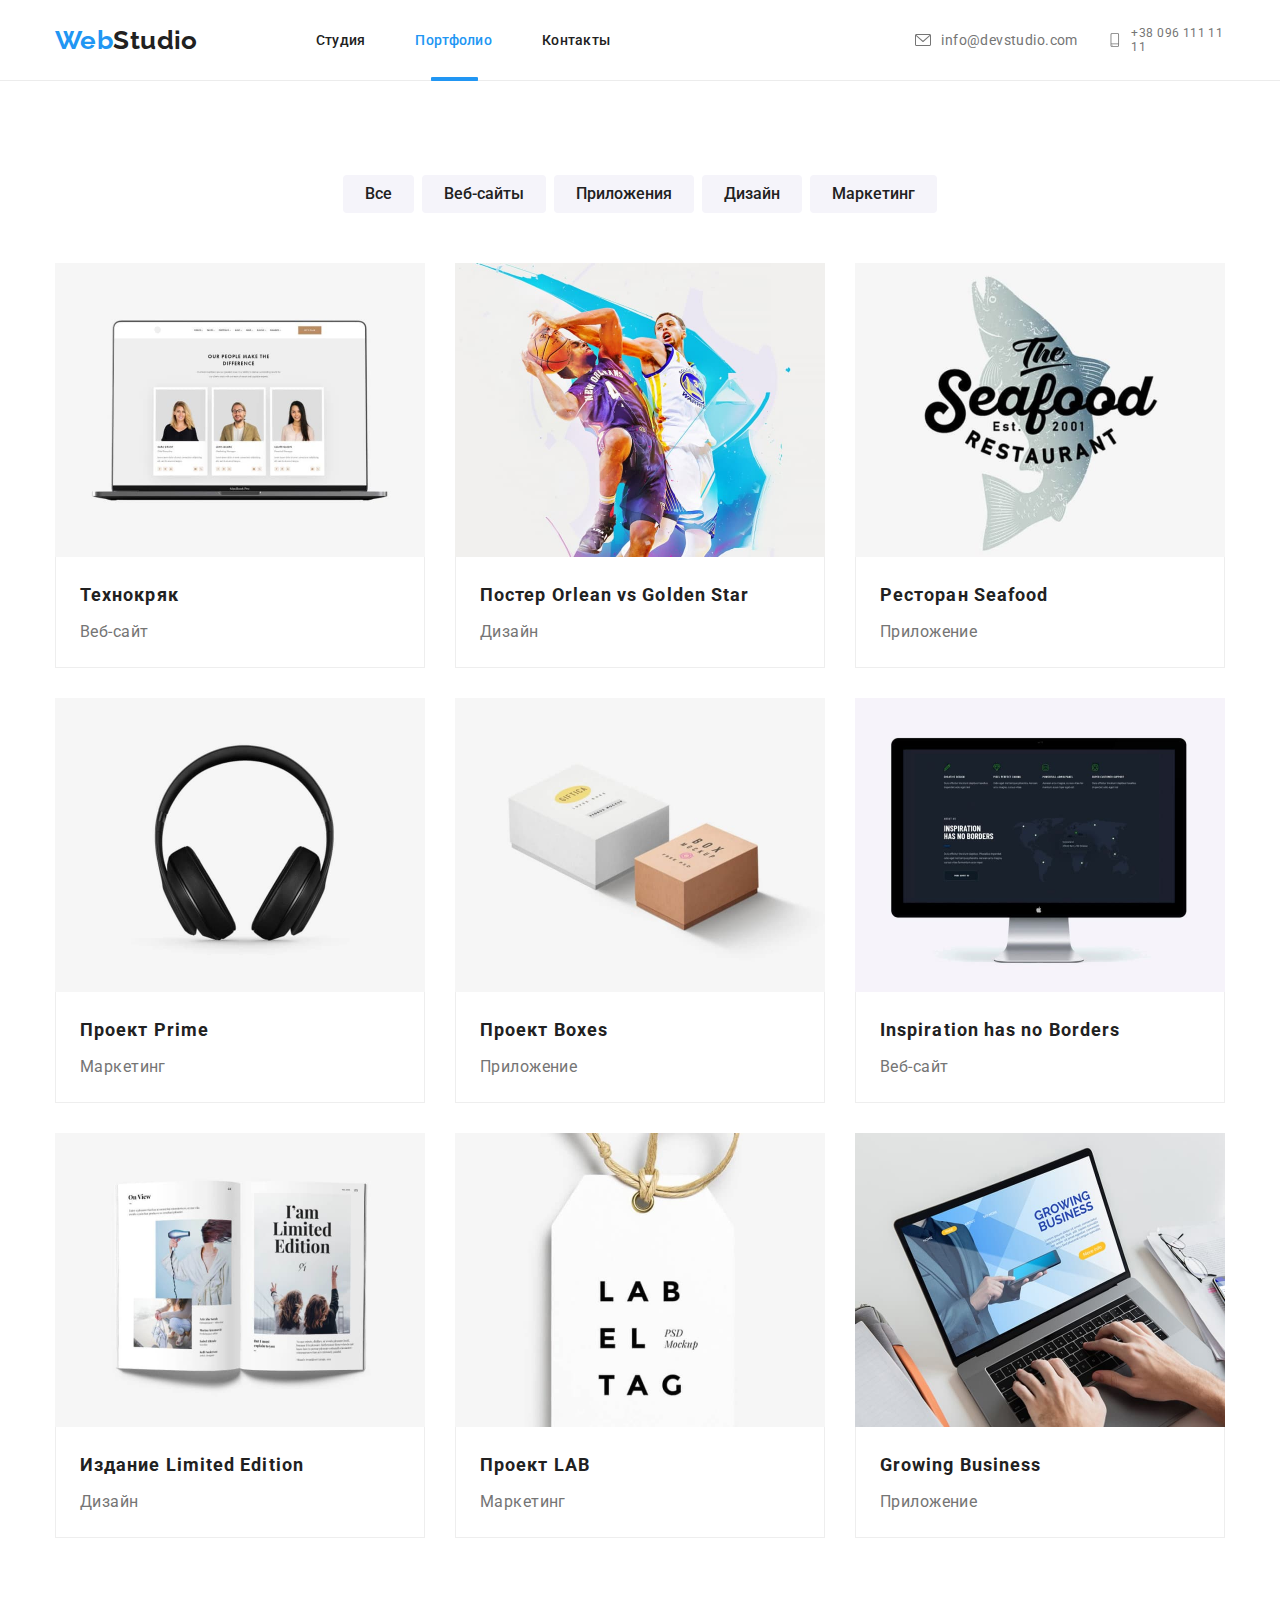
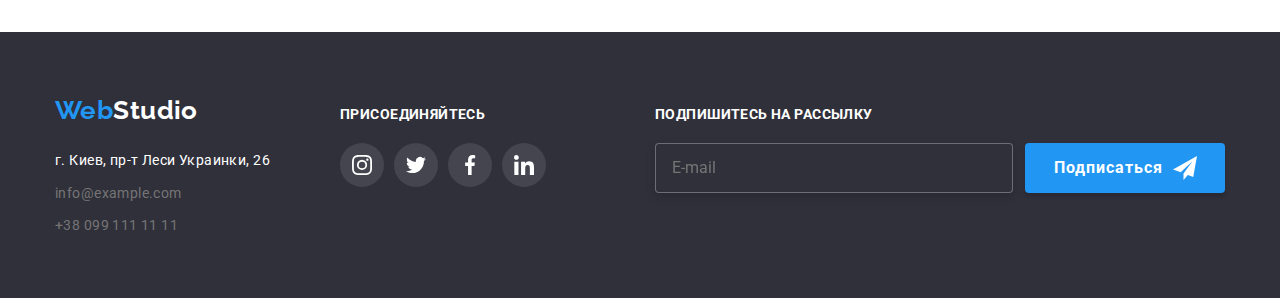
==== commit 84b8df4c: "add adapted pictures" ====
--- a/portfolio.html
+++ b/portfolio.html
@@ -85,9 +85,10 @@
                             <div class="case__thumb">
                                 <img 
                                     class="case__image" 
-                                    srcset="./images/portfolio1-1x.jpg 1x, ./images/portfolio1-2x.jpg 2x"
-                                    src="./images/portfolio1-1x.jpg" 
-                                    alt="Дисплей ПК с открытой страницей сайта">
+                                    srcset="./images/portfolio1-370.jpg 370w, ./images/portfolio1-740.jpg 740w"
+                                    src="./images/portfolio1-370.jpg" 
+                                    alt="Дисплей ПК с открытой страницей сайта"
+                                    sizes="(min-width: 1200px) 33vw, min-width: 768px) 50vw, 100vw">
                                 <p class="case__guide">Ресурс предлагает комплексные предложени с разным уровнем функционала и сервисов. Все это позволbn
                                 посетителю получить исчерпывающие сведения о компании иkb частном лице.</p>
                             </div>
@@ -103,9 +104,10 @@
                             <div class="case__thumb">
                                 <img 
                                     class="case__image" 
-                                    srcset="./images/portfolio2-1x.jpg 1x, ./images/portfolio2-2x.jpg 2x"
-                                    src="./images/portfolio2-1x.jpg" 
-                                    alt="Два баскетболиста">
+                                    srcset="./images/portfolio2-370.jpg 370w, ./images/portfolio2-740.jpg 740w"
+                                    src="./images/portfolio2-370.jpg" 
+                                    alt="Два баскетболиста"
+                                    sizes="(min-width: 1200px) 33vw, min-width: 768px) 50vw, 100vw">
                                 <p class="case__guide">Ресурс предлагает комплексные предложения с разным уровнем функционала и сервисов. Все это позволит посетителю получить исчерпывающие сведения о компании или частном лице.</p>
                             </div>
                             <div class="case__content">
@@ -120,9 +122,10 @@
                             <div class="case__thumb">
                                 <img 
                                     class="case__image" 
-                                    srcset="./images/portfolio3-1x.jpg 1x, ./images/portfolio3-2x.jpg 2x"
-                                    src="./images/portfolio3-1x.jpg" 
-                                    alt="Логотип ресторана Seafood">
+                                    srcset="./images/portfolio3-370.jpg 370w, ./images/portfolio3-740.jpg 740w"
+                                    src="./images/portfolio3-370.jpg" 
+                                    alt="Логотип ресторана Seafood"
+                                    sizes="(min-width: 1200px) 33vw, min-width: 768px) 50vw, 100vw">
                                 <p class="case__guide">Ресурс предлагает комплексные предложени с разным уровнем функционала и сервисов. Все это позволbn посетителю получить исчерпывающие сведения о компании иkb частном лице.</p>
                             </div>
                             <div class="case__content">
@@ -137,9 +140,10 @@
                             <div class="case__thumb">
                                 <img 
                                     class="case__image"
-                                    srcset="./images/portfolio4-1x.jpg 1x, ./images/portfolio4-2x.jpg 2x"
-                                    src="./images/portfolio4-1x.jpg" 
-                                    alt="Наушники">
+                                    srcset="./images/portfolio4-370.jpg 370w, ./images/portfolio4-740.jpg 740w"
+                                    src="./images/portfolio4-370.jpg" 
+                                    alt="Наушники"
+                                    sizes="(min-width: 1200px) 33vw, min-width: 768px) 50vw, 100vw">
                                 <p class="case__guide">Ресурс предлагает комплексные предложени с разным уровнем функционала и сервисов. Все это позволbn
                                 посетителю получить исчерпывающие сведения о компании иkb частном лице.</p>
                             </div>
@@ -155,9 +159,10 @@
                             <div class="case__thumb">
                                 <img 
                                     class="case__image" 
-                                    srcset="./images/portfolio5-1x.jpg 1x, ./images/portfolio5-2x.jpg 2x"
-                                    src="./images/portfolio5-1x.jpg" 
-                                    alt="Две коробки">
+                                    srcset="./images/portfolio5-370.jpg 370w, ./images/portfolio5-740.jpg 740w"
+                                    src="./images/portfolio5-370.jpg" 
+                                    alt="Две коробки"
+                                    sizes="(min-width: 1200px) 33vw, min-width: 768px) 50vw, 100vw">
                                 <p class="case__guide">Ресурс предлагает комплексные предложени с разным уровнем функционала и сервисов. Все это позволbn
                                 посетителю получить исчерпывающие сведения о компании иkb частном лице.</p>
                             </div>
@@ -173,9 +178,10 @@
                             <div class="case__thumb">
                                 <img 
                                     class="case__image" 
-                                    srcset="./images/portfolio6-1x.jpg 1x, ./images/portfolio6-2x.jpg 2x"
-                                    src="./images/portfolio6-1x.jpg" 
-                                    alt="Экран компьютера">
+                                    srcset="./images/portfolio6-370.jpg 370w, ./images/portfolio6-740.jpg 740w"
+                                    src="./images/portfolio6-370.jpg" 
+                                    alt="Экран компьютера"
+                                    sizes="(min-width: 1200px) 33vw, min-width: 768px) 50vw, 100vw">
                                 <p class="case__guide">Ресурс предлагает комплексные предложени с разным уровнем функционала и сервисов. Все это позволbn
                                 посетителю получить исчерпывающие сведения о компании иkb частном лице.</p>
                             </div>
@@ -191,9 +197,10 @@
                             <div class="case__thumb">
                                 <img 
                                     class="case__image" 
-                                    srcset="./images/portfolio7-1x.jpg 1x, ./images/portfolio7-2x.jpg 2x"
-                                    src="./images/portfolio7-1x.jpg" 
-                                    alt="Разворот журнала">
+                                    srcset="./images/portfolio7-370.jpg 370w, ./images/portfolio7-740.jpg 740w"
+                                    src="./images/portfolio7-370.jpg" 
+                                    alt="Разворот журнала"
+                                    sizes="(min-width: 1200px) 33vw, min-width: 768px) 50vw, 100vw">
                                 <p class="case__guide">Ресурс предлагает комплексные предложени с разным уровнем функционала и сервисов. Все это позволbn
                                 посетителю получить исчерпывающие сведения о компании иkb частном лице.</p>
                             </div>
@@ -209,8 +216,11 @@
                             <div class="case__thumb">
                                 <img 
                                     class="case__image" 
-                                    srcset="./images/portfolio8-1x.jpg 1x, ./images/portfolio8-2x.jpg 2x"
-                                    src="./images/portfolio8-1x.jpg" alt="Бирка LAB">
+                                    srcset="./images/portfolio8-370.jpg 370w, ./images/portfolio8-740.jpg 740w"
+                                    src="./images/portfolio8-370.jpg" 
+                                    alt="Бирка LAB"
+                                    sizes="(min-width: 1200px) 33vw, min-width: 768px) 50vw, 100vw"
+                                    >
                                 <p class="case__guide">Ресурс предлагает комплексные предложени с разным уровнем функционала и сервисов. Все это позволbn
                                 посетителю получить исчерпывающие сведения о компании иkb частном лице.</p>
                             </div>
@@ -226,9 +236,10 @@
                             <div class="case__thumb">
                                 <img 
                                     class="case__image" 
-                                    srcset="./images/portfolio9-1x.jpg 1x, ./images/portfolio9-2x.jpg 2x"
-                                    src="./images/portfolio9-1x.jpg" 
-                                    alt="Руки на клавиатуре ноутбука">
+                                    srcset="./images/portfolio9-370.jpg 370w, ./images/portfolio9-740.jpg 740w"
+                                    src="./images/portfolio9-370.jpg" 
+                                    alt="Руки на клавиатуре ноутбука"
+                                    sizes="(min-width: 1200px) 33vw, min-width: 768px) 50vw, 100vw">
                                 <p class="case__guide">Ресурс предлагает комплексные предложени с разным уровнем функционала и сервисов. Все это позволbn
                                 посетителю получить исчерпывающие сведения о компании иkb частном лице.</p>
                             </div>
--- a/css/main.min.css
+++ b/css/main.min.css
@@ -1 +1 @@
-/*! modern-normalize v1.1.0 | MIT License | https://github.com/sindresorhus/modern-normalize */*,::before,::after{-webkit-box-sizing:border-box;box-sizing:border-box}html{line-height:1.15;-webkit-text-size-adjust:100%;-moz-tab-size:4;-o-tab-size:4;tab-size:4}body{margin:0;font-family:system-ui,-apple-system,"Segoe UI",Roboto,Helvetica,Arial,sans-serif,"Apple Color Emoji","Segoe UI Emoji"}body.modal-open{overflow:hidden}hr{height:0;color:inherit}abbr[title]{-webkit-text-decoration:underline dotted;text-decoration:underline dotted}b,strong{font-weight:bolder}code,kbd,samp,pre{font-family:ui-monospace,SFMono-Regular,Consolas,"Liberation Mono",Menlo,monospace;font-size:1em}small{font-size:80%}sub,sup{font-size:75%;line-height:0;position:relative;vertical-align:baseline}sub{bottom:-0.25em}sup{top:-0.5em}table{text-indent:0;border-color:inherit}button,input,optgroup,select,textarea{font-family:inherit;font-size:100%;line-height:1.15;margin:0}button,select{text-transform:none}button,[type=button],[type=reset],[type=submit]{-webkit-appearance:button}::-moz-focus-inner{border-style:none;padding:0}:-moz-focusring{outline:1px dotted ButtonText}:-moz-ui-invalid{box-shadow:none}legend{padding:0}progress{vertical-align:baseline}::-webkit-inner-spin-button,::-webkit-outer-spin-button{height:auto}[type=search]{-webkit-appearance:textfield;outline-offset:-2px}::-webkit-search-decoration{-webkit-appearance:none}::-webkit-file-upload-button{-webkit-appearance:button;font:inherit}summary{display:list-item}p,h1,h2,h3,h4,h5,h6{margin:0;padding:0}a{text-decoration:none}img{display:block;max-width:100%;height:auto}.page{margin:0;background-color:#fff;color:#757575;font-family:Roboto,sans-serif;font-size:14px;letter-spacing:0,3em}textarea{resize:none}.list{margin:0;padding:0;list-style:none}.visually-hidden{position:absolute;width:1px;height:1px;margin:-1px;padding:0;overflow:hidden;border:0;clip:rect(0 0 0 0)}.container{margin-left:auto;margin-right:auto;padding-left:15px;padding-right:15px}@media(min-width: 480px){.container{width:480px}}@media(min-width: 768px){.container{width:768px}}@media(min-width: 1200px){.container{width:1200px}}.title{margin-bottom:30px;color:#212121;font-weight:700;font-size:28px;line-height:1.1786;text-align:center}@media(min-width: 768px){.title{font-size:36px;line-height:1.1667}}@media(min-width: 1200px){.title{margin-bottom:50px}}.title--subtitle{margin-bottom:10px;color:#212121;text-align:center;font-weight:700;font-size:14px;line-height:1.1429;letter-spacing:.03em;text-transform:uppercase}@media(min-width: 768px){.title--subtitle{text-align:left}}.logo{color:#212121;font-family:Raleway,sans-serif;text-decoration:none;font-weight:700;font-size:26px;line-height:1.4}.logo__prefix{color:#2196f3}.logo__footer{color:#fff;text-align:center;display:block;margin-left:auto;margin-right:auto}@media(min-width: 1200px){.logo__footer{text-align:left}}@media(min-width: 768px){.logo{padding:0}}.page-header{position:relative;padding:16px 0;border-bottom:1px solid #ececec}@media(min-width: 768px){.page-header{padding:0}}.menu{display:-webkit-box;display:-ms-flexbox;display:flex;-webkit-box-align:center;-ms-flex-align:center;align-items:center}.menu__container{max-height:700px;display:-webkit-box;display:-ms-flexbox;display:flex;-webkit-box-align:center;-ms-flex-align:center;align-items:center;-webkit-box-pack:justify;-ms-flex-pack:justify;justify-content:space-between;padding:48px 40px;background-color:#fff}@media(max-width: 767px){.menu__container{overflow-y:scroll;display:none;position:fixed;width:100%;z-index:40;top:0;left:0;overflow-y:scroll}}.menu__container.is-open{display:block}@media(min-width: 768px){.menu__container{padding:0;margin-left:63px}}@media(min-width: 1200px){.menu__container{margin-left:93px}}.menu__button{position:absolute;z-index:45;top:14px;right:8px;display:-webkit-box;display:-ms-flexbox;display:flex;margin:0;padding:0;border:none;background-color:rgba(0,0,0,0)}@media(min-width: 768px){.menu__button{display:none}}.menu__icon-cross{display:none}.menu__button.is-open .menu__icon-menu{display:none}.menu__button.is-open .menu__icon-cross{display:block}@media(min-width: 768px){.menu__navigation{display:-webkit-box;display:-ms-flexbox;display:flex}}@media(max-width: 767px){.menu__item:not(:last-child){margin-bottom:32px}}.menu__link{position:relative;display:block;padding:0;font-size:40px;line-height:1.175;letter-spacing:.02em;color:#212121;white-space:nowrap;-webkit-transition:color 250ms cubic-bezier(0.4, 0, 0.2, 1);transition:color 250ms cubic-bezier(0.4, 0, 0.2, 1)}.menu__link:hover,.menu__link:focus{color:#2196f3}@media(min-width: 768px){.menu__link{font-size:14px;font-weight:500;line-height:1.1429;padding:32px 25px}}.menu__link--current{color:#2196f3}@media(min-width: 768px){.menu__link--current::after{content:"";position:absolute;bottom:-1px;left:50%;-webkit-transform:translate(-50%);transform:translate(-50%);width:47px;height:4px;background-image:url(../images/hover.svg)}}@media(max-width: 767px){.menu__address{margin-top:302px}}@media(min-width: 768px){.menu__address{display:-webkit-box;display:-ms-flexbox;display:flex;-webkit-box-orient:vertical;-webkit-box-direction:reverse;-ms-flex-direction:column-reverse;flex-direction:column-reverse;margin-left:59px}}@media(min-width: 1200px){.menu__address{-webkit-box-orient:horizontal;-webkit-box-direction:reverse;-ms-flex-direction:row-reverse;flex-direction:row-reverse;-webkit-box-align:center;-ms-flex-align:center;align-items:center;margin-left:280px}}@media(max-width: 767px){.menu__address-item:not(:first-child){margin-top:32px}}@media(min-width: 767px)and (max-width: 1199px){.menu__address-item:not(:first-child){margin-bottom:10px}}@media(min-width: 1200px){.menu__address-item:not(:first-child){margin-right:30px}}.menu__address-link{padding:0;font-size:24px;line-height:1.1667;color:#757575;-webkit-transition:color 250ms cubic-bezier(0.4, 0, 0.2, 1);transition:color 250ms cubic-bezier(0.4, 0, 0.2, 1)}@media(min-width: 768px){.menu__address-link{display:-webkit-box;display:-ms-flexbox;display:flex;-webkit-box-align:center;-ms-flex-align:center;align-items:center;font-size:12px}}@media(min-width: 1200px){.menu__address-link{font-size:14px}}.menu__address-link:hover,.menu__address-link:focus{color:#2196f3}.menu__address-link--number{font-size:34px;line-height:1.1765;color:#2196f3}@media(min-width: 768px){.menu__address-link--number{font-size:12px;color:#757575}}.menu__icon-address{display:none;margin-right:8px;width:14px;height:14px;fill:currentColor}@media(min-width: 768px){.menu__icon-address{display:inline-block}}@media(min-width: 1200px){.menu__icon-address{margin-right:10px;width:16px;height:16px}}.menu__mini-socials{margin-top:64px;margin-left:-10px}@media(min-width: 768px){.menu__mini-socials{display:none}}.menu__mini-list{display:-webkit-box;display:-ms-flexbox;display:flex;padding:0}.menu__mini-link{padding:0 10px;font-weight:500;font-size:18px;line-height:1.2222;color:#2196f3}.menu__mini-item:not(:last-child){border-right:1px solid rgba(33,33,33,.2)}.hero{padding-top:118px;padding-bottom:118px;text-align:center;background-color:#2f303a;max-width:1600px;height:400px;margin-left:auto;margin-right:auto;background-image:-webkit-gradient(linear, left top, right top, from(rgba(47, 48, 58, 0.4)), to(rgba(47, 48, 58, 0.4))),url("../../images/bg-hero.jpg");background-image:linear-gradient(to right, rgba(47, 48, 58, 0.4), rgba(47, 48, 58, 0.4)),url("../../images/bg-hero.jpg");background-size:1600px;background-repeat:no-repeat;background-position:center}@media(min-width: 1200px){.hero{padding-top:200px;padding-bottom:200px;height:600px}}@media(min-device-pixel-ratio: 2),(-webkit-min-device-pixel-ratio: 2),(min-resolution: 192dpi),(min-resolution: 2dppx){.hero .hero{background-image:url("../../images/bg-hero-2x.jpg")}}.hero__title{margin:0 auto;max-width:696px;color:#fff;font-weight:900;font-size:24px;line-height:1.75;letter-spacing:.06em;text-transform:uppercase}@media(min-width: 768px){.hero__title{font-size:26px;line-height:1.6154}}@media(min-width: 1200px){.hero__title{font-size:44px;line-height:1.3636}}.section{padding-top:60px;padding-bottom:60px}@media(min-width: 1200px){.section{padding-top:94px;padding-bottom:94px}}.section__no-padding{padding-top:0}.section__team{background-color:#f5f4fa}.features{margin:-15px}@media(min-width: 768px){.features{display:-webkit-box;display:-ms-flexbox;display:flex;-ms-flex-wrap:wrap;flex-wrap:wrap}}.features__item{margin:15px;-ms-flex-preferred-size:calc(100% - 30px);flex-basis:calc(100% - 30px)}@media(min-width: 768px){.features__item{-ms-flex-preferred-size:calc((100% - 60px)/2);flex-basis:calc((100% - 60px)/2)}}@media(min-width: 1200px){.features__item{-ms-flex-preferred-size:calc((100% - 120px)/4);flex-basis:calc((100% - 120px)/4)}}.features__thumb{display:-webkit-box;display:-ms-flexbox;display:flex;-webkit-box-align:center;-ms-flex-align:center;align-items:center;-webkit-box-pack:center;-ms-flex-pack:center;justify-content:center;height:120px;background-color:#f5f4fa;border-radius:4px;margin-bottom:30px}.features__icon{width:70px;height:70px}.features__text{line-height:1.7}.products-wrap{display:none}@media(min-width: 1200px){.products-wrap{display:block}}.products{display:-webkit-box;display:-ms-flexbox;display:flex}.products__item{position:relative;margin:0 15px}.products__subtitle{margin:0;position:absolute;bottom:0;left:0;display:-webkit-box;display:-ms-flexbox;display:flex;-webkit-box-pack:center;-ms-flex-pack:center;justify-content:center;-webkit-box-align:center;-ms-flex-align:center;align-items:center;width:100%;height:70px;color:#fff;background-color:rgba(47,48,58,.8)}.team{margin:-15px}@media(min-width: 768px){.team{display:-webkit-box;display:-ms-flexbox;display:flex;-ms-flex-wrap:wrap;flex-wrap:wrap}}.team__thumb{height:460px}@media(min-width: 768px){.team__thumb{height:374}}@media(min-width: 1200px){.team__thumb{width:270px;height:260px}}.team__image{width:100%;height:100%;-o-object-fit:cover;object-fit:cover}.team__item{margin:15px;-ms-flex-preferred-size:calc(100% - 30px);flex-basis:calc(100% - 30px);-webkit-box-shadow:0px 1px 3px rgba(0,0,0,.12),0px 1px 1px rgba(0,0,0,.14),0px 2px 1px rgba(0,0,0,.2);box-shadow:0px 1px 3px rgba(0,0,0,.12),0px 1px 1px rgba(0,0,0,.14),0px 2px 1px rgba(0,0,0,.2);border-radius:0px 0px 4px 4px}@media(max-width: 767px){.team__item{margin-bottom:30px}}@media(min-width: 768px){.team__item{-ms-flex-preferred-size:calc((100% - 60px)/2);flex-basis:calc((100% - 60px)/2)}}@media(min-width: 1200px){.team__item{-ms-flex-preferred-size:calc((100% - 120px)/4);flex-basis:calc((100% - 120px)/4)}}.team__content{background-color:#fff;padding:30px 32px}.team__title{margin-bottom:10px;color:#212121;font-size:16px;line-height:1.1718;font-weight:500;text-align:center}.team__text{font-size:16px;line-height:1.1718;font-weight:400;text-align:center;margin-bottom:16px}.actions{display:-webkit-box;display:-ms-flexbox;display:flex;-webkit-box-pack:center;-ms-flex-pack:center;justify-content:center}.actions__item:not(:last-child){margin-right:10px}.social{display:block;width:44px;height:44px;padding:12px;border:none;color:#afb1b8;background-color:#fff;border-radius:50%;-webkit-transition:color 250ms cubic-bezier(0.4, 0, 0.2, 1),background-color 250ms cubic-bezier(0.4, 0, 0.2, 1);transition:color 250ms cubic-bezier(0.4, 0, 0.2, 1),background-color 250ms cubic-bezier(0.4, 0, 0.2, 1)}.social:hover,.social:focus{color:#fff;background-color:#2196f3}.social__icon{width:20px;height:20px;fill:currentColor}.social--grey{color:#fff;background-color:rgba(255,255,255,.1);-webkit-transition:background-color 250ms cubic-bezier(0.4, 0, 0.2, 1);transition:background-color 250ms cubic-bezier(0.4, 0, 0.2, 1)}.social--grey:hover,.social--grey:focus{background-color:#2196f3}.clients{display:-webkit-box;display:-ms-flexbox;display:flex;-ms-flex-wrap:wrap;flex-wrap:wrap;-webkit-box-pack:center;-ms-flex-pack:center;justify-content:center;-webkit-box-align:center;-ms-flex-align:center;align-items:center;margin:-15px}@media(min-width: 1200px){.clients{-ms-flex-wrap:nowrap;flex-wrap:nowrap}}.clients__item{height:92px;-ms-flex-preferred-size:calc((100% - 60px)/2);flex-basis:calc((100% - 60px)/2);margin:15px}@media(min-width: 768px){.clients__item{-ms-flex-preferred-size:calc((100% - 90px)/3);flex-basis:calc((100% - 90px)/3)}}@media(min-width: 1200px){.clients__item{-ms-flex-preferred-size:calc((100% - 180px)/6);flex-basis:calc((100% - 180px)/6)}}.clients__link{display:-webkit-inline-box;display:-ms-inline-flexbox;display:inline-flex;-webkit-box-pack:center;-ms-flex-pack:center;justify-content:center;-webkit-box-align:center;-ms-flex-align:center;align-items:center;width:100%;height:100%;color:#afb1b8;border:1px solid #afb1b8;border-radius:4px;cursor:pointer;-webkit-transition:color 250ms cubic-bezier(0.4, 0, 0.2, 1),border-color 250ms cubic-bezier(0.4, 0, 0.2, 1);transition:color 250ms cubic-bezier(0.4, 0, 0.2, 1),border-color 250ms cubic-bezier(0.4, 0, 0.2, 1)}.clients__link:hover,.clients__link:focus{color:#2196f3;border-color:#2196f3}.clients__icon{width:170px;height:92px;fill:currentColor}.button{display:block;border-radius:4px;border:none;padding:10px 32px;min-width:200px;margin:30px auto 0 auto;color:#fff;background-color:#2196f3;-webkit-box-shadow:0px 4px 4px 0px rgba(0,0,0,.1490196078);box-shadow:0px 4px 4px 0px rgba(0,0,0,.1490196078);font-family:inherit;font-weight:700;font-size:16px;line-height:1.88;letter-spacing:.06em;text-align:center;cursor:pointer}.button__subscribe{position:relative;margin-top:20px;text-align:left;padding-left:29px}@media(min-width: 1200px){.button__subscribe{margin-top:0;margin-left:12px;-ms-flex-item-align:end;align-self:flex-end}}.filter{margin-bottom:40px}@media(min-width: 768px){.filter{margin-bottom:30px}}@media(min-width: 1200px){.filter{margin-bottom:50px}}.filter__list{display:-webkit-box;display:-ms-flexbox;display:flex;-webkit-box-pack:center;-ms-flex-pack:center;justify-content:center}@media(max-width: 767px){.filter__list{-ms-flex-wrap:wrap;flex-wrap:wrap;-webkit-box-pack:start;-ms-flex-pack:start;justify-content:flex-start}}.filter__item:not(:last-child){margin-right:8px}@media(max-width: 767px){.filter__item:not(:nth-last-child(-n+2)){margin-bottom:15px}}.filter__button{display:inline-block;border-radius:4px;border-width:0;padding:6px 22px;color:#212121;background-color:#f5f4fa;font-family:inherit;font-weight:500;font-size:16px;line-height:1.63;cursor:pointer;-webkit-transition:color 250ms cubic-bezier(0.4, 0, 0.2, 1),background-color 250ms cubic-bezier(0.4, 0, 0.2, 1);transition:color 250ms cubic-bezier(0.4, 0, 0.2, 1),background-color 250ms cubic-bezier(0.4, 0, 0.2, 1)}.filter__button:hover,.filter__button:focus{color:#fff;background-color:#2196f3}.card-set{text-align:center}@media(min-width: 768px){.card-set{display:-webkit-box;display:-ms-flexbox;display:flex;-ms-flex-wrap:wrap;flex-wrap:wrap;gap:30px}}.card-set__item{max-width:450px}.card-set__item:not(:last-child){margin-bottom:30px}@media(min-width: 768px){.card-set__item{width:354px}}@media(min-width: 1200px){.card-set__item{-ms-flex-preferred-size:calc((100% - 3*(30px))/3);flex-basis:calc((100% - 3*(30px))/3)}}.case{display:block;width:100%;cursor:pointer;-webkit-transition:-webkit-box-shadow 250ms cubic-bezier(0.4, 0, 0.2, 1);transition:-webkit-box-shadow 250ms cubic-bezier(0.4, 0, 0.2, 1);transition:box-shadow 250ms cubic-bezier(0.4, 0, 0.2, 1);transition:box-shadow 250ms cubic-bezier(0.4, 0, 0.2, 1), -webkit-box-shadow 250ms cubic-bezier(0.4, 0, 0.2, 1)}.case:hover,.case:focus{-webkit-box-shadow:1px 4px 6px 0px rgba(0,0,0,.1607843137),0px 4px 4px 0px rgba(0,0,0,.0588235294),0px 1px 1px 0px rgba(0,0,0,.1215686275);box-shadow:1px 4px 6px 0px rgba(0,0,0,.1607843137),0px 4px 4px 0px rgba(0,0,0,.0588235294),0px 1px 1px 0px rgba(0,0,0,.1215686275)}.case__thumb{position:relative;overflow:hidden;max-width:450px;height:294px}.case__image{height:100%;width:100%;-o-object-fit:cover;object-fit:cover}.case__guide{position:absolute;top:0;left:0;padding:77px 24px;color:#fff;font-size:18px;line-height:1.5556;background-color:#2196f3;opacity:0;pointer-events:none;-webkit-transform:translateY(100%);transform:translateY(100%);-webkit-transition:opasity 250ms cubic-bezier(0.4, 0, 0.2, 1),-webkit-transform 250ms cubic-bezier(0.4, 0, 0.2, 1);transition:opasity 250ms cubic-bezier(0.4, 0, 0.2, 1),-webkit-transform 250ms cubic-bezier(0.4, 0, 0.2, 1);transition:opasity 250ms cubic-bezier(0.4, 0, 0.2, 1),transform 250ms cubic-bezier(0.4, 0, 0.2, 1);transition:opasity 250ms cubic-bezier(0.4, 0, 0.2, 1),transform 250ms cubic-bezier(0.4, 0, 0.2, 1),-webkit-transform 250ms cubic-bezier(0.4, 0, 0.2, 1)}@media(min-width: 1200px){.case__guide{padding:49px 24px}}@media(min-width: 1200px){.case__guide{padding:63px 24px}}.case:hover .case__guide,.case:focus .case__guide{opacity:.9;-webkit-transform:translateY(0);transform:translateY(0)}.case__content{width:100%;text-align:left;padding:20px 24px;border-bottom:1px solid #eee;border-right:1px solid #eee;border-left:1px solid #eee}.case__title{display:inline-block;margin-bottom:4px;color:#212121;font-weight:700;font-size:18px;line-height:2;letter-spacing:.06em}.case__description{color:#757575;font-size:16px;line-height:1.88}.footer{padding-top:60px;padding-bottom:60px;background-color:#2f303a}@media(min-width: 768px){.footer__container{display:-webkit-box;display:-ms-flexbox;display:flex;-webkit-box-align:baseline;-ms-flex-align:baseline;align-items:baseline;-ms-flex-wrap:wrap;flex-wrap:wrap;-webkit-box-pack:justify;-ms-flex-pack:justify;justify-content:space-between}}@media(min-width: 1200px){.footer__container{-webkit-box-pack:start;-ms-flex-pack:start;justify-content:flex-start}}.footer__follow{margin-top:60px;text-align:center}@media(min-width: 767px)and (max-width: 1199px){.footer__follow{-ms-flex-preferred-size:50%;flex-basis:50%}}@media(min-width: 768px){.footer__follow{margin-top:0}}@media(min-width: 1200px){.footer__follow{margin-left:70px;text-align:left}}@media(min-width: 767px)and (max-width: 1199px){.footer-address{-ms-flex-preferred-size:50%;flex-basis:50%}}.footer-address__address{margin-top:20px;text-align:center}@media(min-width: 1200px){.footer-address__address{text-align:left}}.footer-address__item:not(:last-child){margin-bottom:8px}@media(min-width: 768px){.footer-address__item:not(:last-child){margin-bottom:9px}}.footer-address__link{font-style:normal;line-height:1.7;color:#fff;text-decoration:none;letter-spacing:.03em;-webkit-transition:color 250ms cubic-bezier(0.4, 0, 0.2, 1);transition:color 250ms cubic-bezier(0.4, 0, 0.2, 1)}.footer-address__link--grey{color:#757575}.footer-address__link:hover,.footer-address__link:focus{color:#2196f3}.cta{display:inline-block;margin-bottom:20px;color:#fff;line-height:1.1721;letter-spacing:.03em;text-transform:uppercase}.subscribe{margin-top:60px;text-align:center}@media(min-width: 767px)and (max-width: 1199px){.subscribe{-ms-flex-preferred-size:100%;flex-basis:100%}}@media(min-width: 1200px){.subscribe{display:-webkit-box;display:-ms-flexbox;display:flex;margin-top:0;text-align:left;margin-left:auto}}.subscribe__input{display:inline-block;width:100%;height:50px;padding:15px 16px;color:#fff;background-color:#2f303a;border:1px solid rgba(255,255,255,.3);-webkit-filter:drop-shadow(0px 4px 4px rgba(0, 0, 0, 0.15));filter:drop-shadow(0px 4px 4px rgba(0, 0, 0, 0.15));border-radius:4px}@media(min-width: 768px){.subscribe__input{display:block;width:55%;margin-left:auto;margin-right:auto}}@media(min-width: 1200px){.subscribe__input{width:358px}}.subscribe__input::-webkit-input-placeholder{font-size:16px;line-height:1.25}.subscribe__input::-moz-placeholder{font-size:16px;line-height:1.25}.subscribe__input:-ms-input-placeholder{font-size:16px;line-height:1.25}.subscribe__input::-ms-input-placeholder{font-size:16px;line-height:1.25}.subscribe__input::placeholder{font-size:16px;line-height:1.25}.subscribe__icon{position:absolute;bottom:13px;right:28px;width:24px;height:24px;pointer-events:none}.backdrop{position:fixed;z-index:60;top:0;left:0;width:100%;height:100%;padding:93px 15px;overflow-y:scroll;background-color:rgba(0,0,0,.2);opacity:1;-webkit-transition:opacity 250ms cubic-bezier(0.4, 0, 0.2, 1);transition:opacity 250ms cubic-bezier(0.4, 0, 0.2, 1)}.backdrop.is-hidden{opacity:0;pointer-events:none;visibility:hidden}.modal{-webkit-transform:scale(1);transform:scale(1);-webkit-transition:-webkit-transform 250ms cubic-bezier(0.4, 0, 0.2, 1);transition:-webkit-transform 250ms cubic-bezier(0.4, 0, 0.2, 1);transition:transform 250ms cubic-bezier(0.4, 0, 0.2, 1);transition:transform 250ms cubic-bezier(0.4, 0, 0.2, 1), -webkit-transform 250ms cubic-bezier(0.4, 0, 0.2, 1);padding:40px 39px 40px 41px;background-color:#fff;-webkit-box-shadow:0 2px 1px 0 rgba(0,0,0,.2),0 1px 1px 0 rgba(0,0,0,.1411764706),0 1px 3px 0 rgba(0,0,0,.1215686275);box-shadow:0 2px 1px 0 rgba(0,0,0,.2),0 1px 1px 0 rgba(0,0,0,.1411764706),0 1px 3px 0 rgba(0,0,0,.1215686275);border-radius:4px}@media(min-width: 768px){.modal{position:absolute;z-index:65;top:50%;left:50%;max-width:528px;width:100%;min-height:450px;-webkit-transform:translate(-50%, -50%);transform:translate(-50%, -50%);-webkit-transition:-webkit-transform 250ms cubic-bezier(0.4, 0, 0.2, 1);transition:-webkit-transform 250ms cubic-bezier(0.4, 0, 0.2, 1);transition:transform 250ms cubic-bezier(0.4, 0, 0.2, 1);transition:transform 250ms cubic-bezier(0.4, 0, 0.2, 1), -webkit-transform 250ms cubic-bezier(0.4, 0, 0.2, 1)}}@media(min-width: 1200px){.modal{min-height:581px}}.backdrop.is-hidden .modal{-webkit-transform:translate(-50%, -50%) scale(0.9);transform:translate(-50%, -50%) scale(0.9)}.modal__cta{margin-bottom:12px;font-size:20px;line-height:1.5;letter-spacing:.03em;text-align:center;color:#212121}@media(min-width: 1200px){.modal__cta{line-height:1.15}}.close-button{position:absolute;z-index:70;right:0;top:0;-webkit-transform:translate(-8px, 8px);transform:translate(-8px, 8px);width:30px;height:30px;display:-webkit-inline-box;display:-ms-inline-flexbox;display:inline-flex;-webkit-box-align:center;-ms-flex-align:center;align-items:center;-webkit-box-pack:center;-ms-flex-pack:center;justify-content:center;background-color:#fff;border:1px solid rgba(0,0,0,.1019607843);border-radius:50%;cursor:pointer}.close-button__icon{display:block;width:18px;height:18px;fill:currentColor;-webkit-transition:fill 250ms cubic-bezier(0.4, 0, 0.2, 1);transition:fill 250ms cubic-bezier(0.4, 0, 0.2, 1)}.close-button:hover .close-button__icon,.close-button:focus .close-button__icon{fill:#2196f3}.form__field{position:relative;display:-webkit-box;display:-ms-flexbox;display:flex;-webkit-box-orient:vertical;-webkit-box-direction:normal;-ms-flex-direction:column;flex-direction:column}.form__field:not(:last-child){margin-bottom:10px}.form__icon{position:absolute;width:18px;height:18px;bottom:11px;left:12px;-webkit-transition:fill 250ms cubic-bezier(0.4, 0, 0.2, 1);transition:fill 250ms cubic-bezier(0.4, 0, 0.2, 1)}.form__field:focus-within .form__icon{fill:#2196f3}.form__label{margin-bottom:4px;font-size:12px;line-height:1.1717;letter-spacing:.01em}.form__input{max-width:448px;margin:0;padding:12px 42px;border:1px solid rgba(33,33,33,.2);border-radius:4px;outline:none;-webkit-transition:border-color 250ms cubic-bezier(0.4, 0, 0.2, 1);transition:border-color 250ms cubic-bezier(0.4, 0, 0.2, 1)}.form__input:focus{border:1px solid #2196f3}.form__input::-webkit-input-placeholder{font-size:12px;line-height:1.1717;letter-spacing:.01em;color:rgba(117,117,117,.502)}.form__input::-moz-placeholder{font-size:12px;line-height:1.1717;letter-spacing:.01em;color:rgba(117,117,117,.502)}.form__input:-ms-input-placeholder{font-size:12px;line-height:1.1717;letter-spacing:.01em;color:rgba(117,117,117,.502)}.form__input::-ms-input-placeholder{font-size:12px;line-height:1.1717;letter-spacing:.01em;color:rgba(117,117,117,.502)}.form__input::placeholder{font-size:12px;line-height:1.1717;letter-spacing:.01em;color:rgba(117,117,117,.502)}.form__input--comment{max-width:448px;height:120px;padding:12px 16px}.checkbox{position:relative;display:-webkit-box;display:-ms-flexbox;display:flex;-webkit-box-align:center;-ms-flex-align:center;align-items:center;margin-top:20px}@media(min-width: 1200px){.checkbox{padding-left:12px}}.checkbox__input{display:block}.checkbox__icon{position:absolute;pointer-events:none;display:inline-block;width:16px;height:15px;opacity:1;-webkit-transition:opacity 250ms cubic-bezier(0.4, 0, 0.2, 1);transition:opacity 250ms cubic-bezier(0.4, 0, 0.2, 1)}.checkbox__input:checked+.checkbox__icon{opacity:0}.checkbox__icon-done{position:absolute;left:0;bottom:0;-webkit-transform:translateY(-5px);transform:translateY(-5px);pointer-events:none;display:inline-block;width:16px;height:15px;opacity:0;-webkit-transition:opacity 250ms cubic-bezier(0.4, 0, 0.2, 1);transition:opacity 250ms cubic-bezier(0.4, 0, 0.2, 1)}.checkbox__input:checked~.checkbox__icon-done{opacity:1}.checkbox__label{line-height:1.7143;padding-left:25px}@media(min-width: 480px){.checkbox__label{white-space:nowrap}}.checkbox__contract{line-height:1.7143;color:#2196f3;text-decoration:underline}/*# sourceMappingURL=main.min.css.map */+/*! modern-normalize v1.1.0 | MIT License | https://github.com/sindresorhus/modern-normalize */*,::before,::after{-webkit-box-sizing:border-box;box-sizing:border-box}html{line-height:1.15;-webkit-text-size-adjust:100%;-moz-tab-size:4;-o-tab-size:4;tab-size:4}body{margin:0;font-family:system-ui,-apple-system,"Segoe UI",Roboto,Helvetica,Arial,sans-serif,"Apple Color Emoji","Segoe UI Emoji"}body.modal-open{overflow:hidden}hr{height:0;color:inherit}abbr[title]{-webkit-text-decoration:underline dotted;text-decoration:underline dotted}b,strong{font-weight:bolder}code,kbd,samp,pre{font-family:ui-monospace,SFMono-Regular,Consolas,"Liberation Mono",Menlo,monospace;font-size:1em}small{font-size:80%}sub,sup{font-size:75%;line-height:0;position:relative;vertical-align:baseline}sub{bottom:-0.25em}sup{top:-0.5em}table{text-indent:0;border-color:inherit}button,input,optgroup,select,textarea{font-family:inherit;font-size:100%;line-height:1.15;margin:0}button,select{text-transform:none}button,[type=button],[type=reset],[type=submit]{-webkit-appearance:button}::-moz-focus-inner{border-style:none;padding:0}:-moz-focusring{outline:1px dotted ButtonText}:-moz-ui-invalid{box-shadow:none}legend{padding:0}progress{vertical-align:baseline}::-webkit-inner-spin-button,::-webkit-outer-spin-button{height:auto}[type=search]{-webkit-appearance:textfield;outline-offset:-2px}::-webkit-search-decoration{-webkit-appearance:none}::-webkit-file-upload-button{-webkit-appearance:button;font:inherit}summary{display:list-item}p,h1,h2,h3,h4,h5,h6{margin:0;padding:0}a{text-decoration:none}img{display:block;max-width:100%;height:auto}.page{margin:0;background-color:#fff;color:#757575;font-family:Roboto,sans-serif;font-size:14px;letter-spacing:.03em}textarea{resize:none}.list{margin:0;padding:0;list-style:none}.visually-hidden{position:absolute;width:1px;height:1px;margin:-1px;padding:0;overflow:hidden;border:0;clip:rect(0 0 0 0)}.container{margin-left:auto;margin-right:auto;padding-left:15px;padding-right:15px}@media(min-width: 480px){.container{width:480px}}@media(min-width: 768px){.container{width:768px}}@media(min-width: 1200px){.container{width:1200px}}.title{margin-bottom:30px;color:#212121;font-weight:700;font-size:28px;line-height:1.1786;text-align:center}@media(min-width: 768px){.title{font-size:36px;line-height:1.1667}}@media(min-width: 1200px){.title{margin-bottom:50px}}.title--subtitle{margin-bottom:10px;color:#212121;text-align:center;font-weight:700;font-size:14px;line-height:1.1429;letter-spacing:.03em;text-transform:uppercase}@media(min-width: 768px){.title--subtitle{text-align:left}}.logo{color:#212121;font-family:Raleway,sans-serif;text-decoration:none;font-weight:700;font-size:26px;line-height:1.4}.logo__prefix{color:#2196f3}.logo__footer{color:#fff;text-align:center;display:block;margin-left:auto;margin-right:auto}@media(min-width: 1200px){.logo__footer{text-align:left}}@media(min-width: 768px){.logo{padding:0}}.page-header{position:relative;padding:16px 0;border-bottom:1px solid #ececec}@media(min-width: 768px){.page-header{padding:0}}.menu{display:-webkit-box;display:-ms-flexbox;display:flex;-webkit-box-align:center;-ms-flex-align:center;align-items:center}.menu__container{display:-webkit-box;display:-ms-flexbox;display:flex;-webkit-box-align:center;-ms-flex-align:center;align-items:center;-webkit-box-pack:justify;-ms-flex-pack:justify;justify-content:space-between;width:100%;height:100%;padding:48px 40px;background-color:#fff}@media(max-width: 767px){.menu__container{overflow-y:scroll;display:none;position:fixed;width:100%;z-index:40;top:0;left:0;overflow-y:scroll}}.menu__container.is-open{display:-webkit-box;display:-ms-flexbox;display:flex;-webkit-box-orient:vertical;-webkit-box-direction:normal;-ms-flex-direction:column;flex-direction:column;-webkit-box-align:start;-ms-flex-align:start;align-items:flex-start}@media(min-width: 768px){.menu__container{padding:0;margin-left:63px}}@media(min-width: 1200px){.menu__container{margin-left:93px}}.menu__button{position:absolute;z-index:45;top:14px;right:8px;display:-webkit-box;display:-ms-flexbox;display:flex;margin:0;padding:0;border:none;background-color:rgba(0,0,0,0)}@media(min-width: 768px){.menu__button{display:none}}.menu__button.menu__button.is-open{position:fixed}.menu__icon-cross{display:none}.menu__button.is-open .menu__icon-menu{display:none}.menu__button.is-open .menu__icon-cross{display:block}@media(min-width: 768px){.menu__navigation{display:-webkit-box;display:-ms-flexbox;display:flex}}@media(max-width: 767px){.menu__item:not(:last-child){margin-bottom:32px}}.menu__link{position:relative;display:block;padding:0;font-size:40px;line-height:1.175;letter-spacing:.02em;color:#212121;white-space:nowrap;-webkit-transition:color 250ms cubic-bezier(0.4, 0, 0.2, 1);transition:color 250ms cubic-bezier(0.4, 0, 0.2, 1)}.menu__link:hover,.menu__link:focus{color:#2196f3}@media(min-width: 768px){.menu__link{font-size:14px;font-weight:500;line-height:1.1429;padding:32px 25px}}.menu__link--current{color:#2196f3}@media(min-width: 768px){.menu__link--current::after{content:"";position:absolute;bottom:-1px;left:50%;-webkit-transform:translate(-50%);transform:translate(-50%);width:47px;height:4px;background-image:url(../images/hover.svg)}}@media(min-width: 768px){.menu__address{display:-webkit-box;display:-ms-flexbox;display:flex;-webkit-box-orient:vertical;-webkit-box-direction:reverse;-ms-flex-direction:column-reverse;flex-direction:column-reverse;margin-left:59px}}@media(min-width: 1200px){.menu__address{-webkit-box-orient:horizontal;-webkit-box-direction:reverse;-ms-flex-direction:row-reverse;flex-direction:row-reverse;-webkit-box-align:center;-ms-flex-align:center;align-items:center;margin-left:280px}}@media(max-width: 767px){.menu__address-item:not(:first-child){margin-top:32px}}@media(min-width: 767px)and (max-width: 1199px){.menu__address-item:not(:first-child){margin-bottom:10px}}@media(min-width: 1200px){.menu__address-item:not(:first-child){margin-right:30px}}.menu__address-link{padding:0;font-size:24px;line-height:1.1667;color:#757575;-webkit-transition:color 250ms cubic-bezier(0.4, 0, 0.2, 1);transition:color 250ms cubic-bezier(0.4, 0, 0.2, 1)}@media(min-width: 768px){.menu__address-link{display:-webkit-box;display:-ms-flexbox;display:flex;-webkit-box-align:center;-ms-flex-align:center;align-items:center;font-size:12px}}@media(min-width: 1200px){.menu__address-link{font-size:14px}}.menu__address-link:hover,.menu__address-link:focus{color:#2196f3}.menu__address-link--number{font-size:34px;line-height:1.1765;color:#2196f3}@media(min-width: 768px){.menu__address-link--number{font-size:12px;color:#757575}}.menu__icon-address{display:none;margin-right:8px;width:14px;height:14px;fill:currentColor}@media(min-width: 768px){.menu__icon-address{display:inline-block}}@media(min-width: 1200px){.menu__icon-address{margin-right:10px;width:16px;height:16px}}.menu__mini-socials{margin-top:64px;margin-left:-10px}@media(min-width: 768px){.menu__mini-socials{display:none}}.menu__mini-list{display:-webkit-box;display:-ms-flexbox;display:flex;padding:0}.menu__mini-link{padding:0 10px;font-weight:500;font-size:18px;line-height:1.2222;color:#2196f3}.menu__mini-item:not(:last-child){border-right:1px solid rgba(33,33,33,.2)}.hero{padding-top:118px;padding-bottom:118px;text-align:center;background-color:#2f303a;max-width:1600px;height:400px;margin-left:auto;margin-right:auto;background-image:-webkit-gradient(linear, left top, right top, from(rgba(47, 48, 58, 0.4)), to(rgba(47, 48, 58, 0.4))),url("../images/bg-hero.jpg");background-image:linear-gradient(to right, rgba(47, 48, 58, 0.4), rgba(47, 48, 58, 0.4)),url("../images/bg-hero.jpg");background-size:cover;background-repeat:no-repeat;background-position:center}@media(min-device-pixel-ratio: 2),(-webkit-min-device-pixel-ratio: 2),(min-resolution: 192dpi),(min-resolution: 2dppx){.hero{background-image:-webkit-gradient(linear, left top, right top, from(rgba(47, 48, 58, 0.4)), to(rgba(47, 48, 58, 0.4))),url("../images/bg-hero-2x.jpg");background-image:linear-gradient(to right, rgba(47, 48, 58, 0.4), rgba(47, 48, 58, 0.4)),url("../images/bg-hero-2x.jpg")}}@media(min-width: 1200px){.hero{padding-top:200px;padding-bottom:200px;height:600px}}.hero__title{margin:0 auto;max-width:696px;color:#fff;font-weight:900;font-size:26px;line-height:1.6154;letter-spacing:.06em;text-transform:uppercase}@media(min-width: 1200px){.hero__title{font-size:44px;line-height:1.3636}}.section{padding-top:60px;padding-bottom:60px}@media(min-width: 1200px){.section{padding-top:94px;padding-bottom:94px}}.section__no-padding{padding-top:0}.section__team{background-color:#f5f4fa}.features{margin:-15px}@media(min-width: 768px){.features{display:-webkit-box;display:-ms-flexbox;display:flex;-ms-flex-wrap:wrap;flex-wrap:wrap}}.features__item{margin:15px;-ms-flex-preferred-size:calc(100% - 30px);flex-basis:calc(100% - 30px)}@media(min-width: 768px){.features__item{-ms-flex-preferred-size:calc((100% - 60px)/2);flex-basis:calc((100% - 60px)/2)}}@media(min-width: 1200px){.features__item{-ms-flex-preferred-size:calc((100% - 120px)/4);flex-basis:calc((100% - 120px)/4)}}.features__thumb{display:-webkit-box;display:-ms-flexbox;display:flex;-webkit-box-align:center;-ms-flex-align:center;align-items:center;-webkit-box-pack:center;-ms-flex-pack:center;justify-content:center;height:120px;background-color:#f5f4fa;border-radius:4px;margin-bottom:30px}.features__icon{width:70px;height:70px}.features__text{line-height:1.7}.products-wrap{display:none}@media(min-width: 1200px){.products-wrap{display:block}}.products{display:-webkit-box;display:-ms-flexbox;display:flex}.products__item{position:relative;margin:0 15px}.products__subtitle{margin:0;position:absolute;bottom:0;left:0;display:-webkit-box;display:-ms-flexbox;display:flex;-webkit-box-pack:center;-ms-flex-pack:center;justify-content:center;-webkit-box-align:center;-ms-flex-align:center;align-items:center;width:100%;height:70px;color:#fff;background-color:rgba(47,48,58,.8)}.team{margin:-15px}@media(min-width: 768px){.team{display:-webkit-box;display:-ms-flexbox;display:flex;-ms-flex-wrap:wrap;flex-wrap:wrap}}.team__thumb{height:460px}@media(min-width: 768px){.team__thumb{height:374}}@media(min-width: 1200px){.team__thumb{width:270px;height:260px}}.team__image{width:100%;height:100%;-o-object-fit:cover;object-fit:cover}.team__item{margin:15px;-ms-flex-preferred-size:calc(100% - 30px);flex-basis:calc(100% - 30px);-webkit-box-shadow:0px 1px 3px rgba(0,0,0,.12),0px 1px 1px rgba(0,0,0,.14),0px 2px 1px rgba(0,0,0,.2);box-shadow:0px 1px 3px rgba(0,0,0,.12),0px 1px 1px rgba(0,0,0,.14),0px 2px 1px rgba(0,0,0,.2);border-radius:0px 0px 4px 4px}@media(max-width: 767px){.team__item{margin-bottom:30px}}@media(min-width: 768px){.team__item{-ms-flex-preferred-size:calc((100% - 60px)/2);flex-basis:calc((100% - 60px)/2)}}@media(min-width: 1200px){.team__item{-ms-flex-preferred-size:calc((100% - 120px)/4);flex-basis:calc((100% - 120px)/4)}}.team__content{background-color:#fff;padding:30px 32px}.team__title{margin-bottom:10px;color:#212121;font-size:16px;line-height:1.1718;font-weight:500;text-align:center}.team__text{font-size:16px;line-height:1.1718;font-weight:400;text-align:center;margin-bottom:16px}.actions{display:-webkit-box;display:-ms-flexbox;display:flex;-webkit-box-pack:center;-ms-flex-pack:center;justify-content:center}.actions__item:not(:last-child){margin-right:10px}.social{display:block;width:44px;height:44px;padding:12px;border:none;color:#afb1b8;background-color:#fff;border-radius:50%;-webkit-transition:color 250ms cubic-bezier(0.4, 0, 0.2, 1),background-color 250ms cubic-bezier(0.4, 0, 0.2, 1);transition:color 250ms cubic-bezier(0.4, 0, 0.2, 1),background-color 250ms cubic-bezier(0.4, 0, 0.2, 1)}.social:hover,.social:focus{color:#fff;background-color:#2196f3}.social__icon{width:20px;height:20px;fill:currentColor}.social--grey{color:#fff;background-color:rgba(255,255,255,.1);-webkit-transition:background-color 250ms cubic-bezier(0.4, 0, 0.2, 1);transition:background-color 250ms cubic-bezier(0.4, 0, 0.2, 1)}.social--grey:hover,.social--grey:focus{background-color:#2196f3}.clients{display:-webkit-box;display:-ms-flexbox;display:flex;-ms-flex-wrap:wrap;flex-wrap:wrap;-webkit-box-pack:center;-ms-flex-pack:center;justify-content:center;-webkit-box-align:center;-ms-flex-align:center;align-items:center;margin:-15px}@media(min-width: 1200px){.clients{-ms-flex-wrap:nowrap;flex-wrap:nowrap}}.clients__item{height:92px;-ms-flex-preferred-size:calc((100% - 60px)/2);flex-basis:calc((100% - 60px)/2);margin:15px}@media(min-width: 768px){.clients__item{-ms-flex-preferred-size:calc((100% - 90px)/3);flex-basis:calc((100% - 90px)/3)}}@media(min-width: 1200px){.clients__item{-ms-flex-preferred-size:calc((100% - 180px)/6);flex-basis:calc((100% - 180px)/6)}}.clients__link{display:-webkit-inline-box;display:-ms-inline-flexbox;display:inline-flex;-webkit-box-pack:center;-ms-flex-pack:center;justify-content:center;-webkit-box-align:center;-ms-flex-align:center;align-items:center;width:100%;height:100%;color:#afb1b8;border:1px solid #afb1b8;border-radius:4px;cursor:pointer;-webkit-transition:color 250ms cubic-bezier(0.4, 0, 0.2, 1),border-color 250ms cubic-bezier(0.4, 0, 0.2, 1);transition:color 250ms cubic-bezier(0.4, 0, 0.2, 1),border-color 250ms cubic-bezier(0.4, 0, 0.2, 1)}.clients__link:hover,.clients__link:focus{color:#2196f3;border-color:#2196f3}.clients__icon{width:170px;height:92px;fill:currentColor}.button{display:block;border-radius:4px;border:none;padding:10px 32px;min-width:200px;margin:30px auto 0 auto;color:#fff;background-color:#2196f3;-webkit-box-shadow:0px 4px 4px 0px rgba(0,0,0,.1490196078);box-shadow:0px 4px 4px 0px rgba(0,0,0,.1490196078);font-family:inherit;font-weight:700;font-size:16px;line-height:1.88;letter-spacing:.06em;text-align:center;cursor:pointer}.button__subscribe{position:relative;margin-top:20px;text-align:left;padding-left:29px}@media(min-width: 1200px){.button__subscribe{margin-top:0;margin-left:12px;-ms-flex-item-align:end;align-self:flex-end}}.filter{margin-bottom:40px}@media(min-width: 768px){.filter{margin-bottom:30px}}@media(min-width: 1200px){.filter{margin-bottom:50px}}.filter__list{display:-webkit-box;display:-ms-flexbox;display:flex;-webkit-box-pack:center;-ms-flex-pack:center;justify-content:center}@media(max-width: 767px){.filter__list{-ms-flex-wrap:wrap;flex-wrap:wrap;-webkit-box-pack:start;-ms-flex-pack:start;justify-content:flex-start}}.filter__item:not(:last-child){margin-right:8px}@media(max-width: 767px){.filter__item:not(:nth-last-child(-n+2)){margin-bottom:15px}}.filter__button{display:inline-block;border-radius:4px;border-width:0;padding:6px 22px;color:#212121;background-color:#f5f4fa;font-family:inherit;font-weight:500;font-size:16px;line-height:1.63;cursor:pointer;-webkit-transition:color 250ms cubic-bezier(0.4, 0, 0.2, 1),background-color 250ms cubic-bezier(0.4, 0, 0.2, 1);transition:color 250ms cubic-bezier(0.4, 0, 0.2, 1),background-color 250ms cubic-bezier(0.4, 0, 0.2, 1)}.filter__button:hover,.filter__button:focus{color:#fff;background-color:#2196f3}.card-set{text-align:center}@media(min-width: 768px){.card-set{display:-webkit-box;display:-ms-flexbox;display:flex;-ms-flex-wrap:wrap;flex-wrap:wrap;gap:30px}}@media(max-width: 767px){card-set__item:not(:last-child){margin-bottom:30px}}@media(min-width: 768px){card-set__item{-ms-flex-preferred-size:calc((100% - 2 * 30px)/2);flex-basis:calc((100% - 2 * 30px)/2)}}@media(min-width: 1200px){card-set__item{-ms-flex-preferred-size:calc((100% - 3 * 30px)/3);flex-basis:calc((100% - 3 * 30px)/3)}}.case{display:block;width:100%;cursor:pointer;-webkit-transition:-webkit-box-shadow 250ms cubic-bezier(0.4, 0, 0.2, 1);transition:-webkit-box-shadow 250ms cubic-bezier(0.4, 0, 0.2, 1);transition:box-shadow 250ms cubic-bezier(0.4, 0, 0.2, 1);transition:box-shadow 250ms cubic-bezier(0.4, 0, 0.2, 1), -webkit-box-shadow 250ms cubic-bezier(0.4, 0, 0.2, 1)}.case:hover,.case:focus{-webkit-box-shadow:1px 4px 6px 0px rgba(0,0,0,.1607843137),0px 4px 4px 0px rgba(0,0,0,.0588235294),0px 1px 1px 0px rgba(0,0,0,.1215686275);box-shadow:1px 4px 6px 0px rgba(0,0,0,.1607843137),0px 4px 4px 0px rgba(0,0,0,.0588235294),0px 1px 1px 0px rgba(0,0,0,.1215686275)}.case__thumb{position:relative;overflow:hidden;max-width:450px;height:294px}.case__image{height:100%;width:100%;-o-object-fit:cover;object-fit:cover}.case__guide{position:absolute;top:0;left:0;padding:77px 24px;color:#fff;font-size:18px;line-height:1.5556;background-color:#2196f3;opacity:0;pointer-events:none;-webkit-transform:translateY(100%);transform:translateY(100%);-webkit-transition:opasity 250ms cubic-bezier(0.4, 0, 0.2, 1),-webkit-transform 250ms cubic-bezier(0.4, 0, 0.2, 1);transition:opasity 250ms cubic-bezier(0.4, 0, 0.2, 1),-webkit-transform 250ms cubic-bezier(0.4, 0, 0.2, 1);transition:opasity 250ms cubic-bezier(0.4, 0, 0.2, 1),transform 250ms cubic-bezier(0.4, 0, 0.2, 1);transition:opasity 250ms cubic-bezier(0.4, 0, 0.2, 1),transform 250ms cubic-bezier(0.4, 0, 0.2, 1),-webkit-transform 250ms cubic-bezier(0.4, 0, 0.2, 1)}@media(min-width: 1200px){.case__guide{padding:49px 24px}}@media(min-width: 1200px){.case__guide{padding:63px 24px}}.case:hover .case__guide,.case:focus .case__guide{opacity:.9;-webkit-transform:translateY(0);transform:translateY(0)}.case__content{width:100%;text-align:left;padding:20px 24px;border-bottom:1px solid #eee;border-right:1px solid #eee;border-left:1px solid #eee}.case__title{display:inline-block;margin-bottom:4px;color:#212121;font-weight:700;font-size:18px;line-height:2;letter-spacing:.06em}.case__description{color:#757575;font-size:16px;line-height:1.88}.footer{padding-top:60px;padding-bottom:60px;background-color:#2f303a}@media(min-width: 768px){.footer__container{display:-webkit-box;display:-ms-flexbox;display:flex;-webkit-box-align:baseline;-ms-flex-align:baseline;align-items:baseline;-ms-flex-wrap:wrap;flex-wrap:wrap;-webkit-box-pack:justify;-ms-flex-pack:justify;justify-content:space-between}}@media(min-width: 1200px){.footer__container{-webkit-box-pack:start;-ms-flex-pack:start;justify-content:flex-start}}.footer__follow{margin-top:60px;text-align:center}@media(min-width: 767px)and (max-width: 1199px){.footer__follow{-ms-flex-preferred-size:50%;flex-basis:50%}}@media(min-width: 768px){.footer__follow{margin-top:0}}@media(min-width: 1200px){.footer__follow{margin-left:70px;text-align:left}}@media(min-width: 767px)and (max-width: 1199px){.footer-address{-ms-flex-preferred-size:50%;flex-basis:50%}}.footer-address__address{margin-top:20px;text-align:center}@media(min-width: 1200px){.footer-address__address{text-align:left}}.footer-address__item:not(:last-child){margin-bottom:8px}@media(min-width: 768px){.footer-address__item:not(:last-child){margin-bottom:9px}}.footer-address__link{font-style:normal;line-height:1.7;color:#fff;text-decoration:none;letter-spacing:.03em;-webkit-transition:color 250ms cubic-bezier(0.4, 0, 0.2, 1);transition:color 250ms cubic-bezier(0.4, 0, 0.2, 1)}.footer-address__link--grey{color:#757575}.footer-address__link:hover,.footer-address__link:focus{color:#2196f3}.cta{display:inline-block;margin-bottom:20px;color:#fff;line-height:1.1721;letter-spacing:.03em;text-transform:uppercase}.subscribe{margin-top:60px;text-align:center}@media(min-width: 767px)and (max-width: 1199px){.subscribe{-ms-flex-preferred-size:100%;flex-basis:100%}}@media(min-width: 1200px){.subscribe{display:-webkit-box;display:-ms-flexbox;display:flex;margin-top:0;text-align:left;margin-left:auto}}.subscribe__input{display:inline-block;width:100%;height:50px;padding:15px 16px;color:#fff;background-color:#2f303a;border:1px solid rgba(255,255,255,.3);-webkit-filter:drop-shadow(0px 4px 4px rgba(0, 0, 0, 0.15));filter:drop-shadow(0px 4px 4px rgba(0, 0, 0, 0.15));border-radius:4px}@media(min-width: 768px){.subscribe__input{display:block;width:55%;margin-left:auto;margin-right:auto}}@media(min-width: 1200px){.subscribe__input{width:358px}}.subscribe__input::-webkit-input-placeholder{font-size:16px;line-height:1.25}.subscribe__input::-moz-placeholder{font-size:16px;line-height:1.25}.subscribe__input:-ms-input-placeholder{font-size:16px;line-height:1.25}.subscribe__input::-ms-input-placeholder{font-size:16px;line-height:1.25}.subscribe__input::placeholder{font-size:16px;line-height:1.25}.subscribe__icon{position:absolute;bottom:13px;right:28px;width:24px;height:24px;pointer-events:none}.backdrop{position:fixed;z-index:60;top:0;left:0;width:100%;height:100%;padding:93px 15px;overflow-y:scroll;background-color:rgba(0,0,0,.2);opacity:1;-webkit-transition:opacity 250ms cubic-bezier(0.4, 0, 0.2, 1);transition:opacity 250ms cubic-bezier(0.4, 0, 0.2, 1)}.backdrop.is-hidden{opacity:0;pointer-events:none;visibility:hidden}.modal{-webkit-transform:scale(1);transform:scale(1);-webkit-transition:-webkit-transform 250ms cubic-bezier(0.4, 0, 0.2, 1);transition:-webkit-transform 250ms cubic-bezier(0.4, 0, 0.2, 1);transition:transform 250ms cubic-bezier(0.4, 0, 0.2, 1);transition:transform 250ms cubic-bezier(0.4, 0, 0.2, 1), -webkit-transform 250ms cubic-bezier(0.4, 0, 0.2, 1);padding:40px 39px 40px 41px;background-color:#fff;-webkit-box-shadow:0 2px 1px 0 rgba(0,0,0,.2),0 1px 1px 0 rgba(0,0,0,.1411764706),0 1px 3px 0 rgba(0,0,0,.1215686275);box-shadow:0 2px 1px 0 rgba(0,0,0,.2),0 1px 1px 0 rgba(0,0,0,.1411764706),0 1px 3px 0 rgba(0,0,0,.1215686275);border-radius:4px}@media(min-width: 768px){.modal{position:absolute;z-index:65;top:50%;left:50%;max-width:528px;width:100%;min-height:450px;-webkit-transform:translate(-50%, -50%);transform:translate(-50%, -50%);-webkit-transition:-webkit-transform 250ms cubic-bezier(0.4, 0, 0.2, 1);transition:-webkit-transform 250ms cubic-bezier(0.4, 0, 0.2, 1);transition:transform 250ms cubic-bezier(0.4, 0, 0.2, 1);transition:transform 250ms cubic-bezier(0.4, 0, 0.2, 1), -webkit-transform 250ms cubic-bezier(0.4, 0, 0.2, 1)}}@media(min-width: 1200px){.modal{min-height:581px}}.backdrop.is-hidden .modal{-webkit-transform:translate(-50%, -50%) scale(0.9);transform:translate(-50%, -50%) scale(0.9)}.modal__cta{margin-bottom:12px;font-size:20px;line-height:1.5;letter-spacing:.03em;text-align:center;color:#212121}@media(min-width: 1200px){.modal__cta{line-height:1.15}}.close-button{position:absolute;z-index:60;right:0;top:0;-webkit-transform:translate(-8px, 8px);transform:translate(-8px, 8px);width:30px;height:30px;display:-webkit-inline-box;display:-ms-inline-flexbox;display:inline-flex;-webkit-box-align:center;-ms-flex-align:center;align-items:center;-webkit-box-pack:center;-ms-flex-pack:center;justify-content:center;background-color:#fff;border:1px solid rgba(0,0,0,.1019607843);border-radius:50%;cursor:pointer}.close-button__icon{display:block;width:18px;height:18px;fill:currentColor;-webkit-transition:fill 250ms cubic-bezier(0.4, 0, 0.2, 1);transition:fill 250ms cubic-bezier(0.4, 0, 0.2, 1)}.close-button:hover .close-button__icon,.close-button:focus .close-button__icon{fill:#2196f3}.form__field{position:relative;display:-webkit-box;display:-ms-flexbox;display:flex;-webkit-box-orient:vertical;-webkit-box-direction:normal;-ms-flex-direction:column;flex-direction:column}.form__field:not(:last-child){margin-bottom:10px}.form__icon{position:absolute;width:18px;height:18px;bottom:11px;left:12px;-webkit-transition:fill 250ms cubic-bezier(0.4, 0, 0.2, 1);transition:fill 250ms cubic-bezier(0.4, 0, 0.2, 1)}.form__field:focus-within .form__icon{fill:#2196f3}.form__label{margin-bottom:4px;font-size:12px;line-height:1.1717;letter-spacing:.01em}.form__input{max-width:448px;margin:0;padding:12px 42px;border:1px solid rgba(33,33,33,.2);border-radius:4px;outline:none;-webkit-transition:border-color 250ms cubic-bezier(0.4, 0, 0.2, 1);transition:border-color 250ms cubic-bezier(0.4, 0, 0.2, 1)}.form__input:focus{border:1px solid #2196f3}.form__input::-webkit-input-placeholder{font-size:12px;line-height:1.1717;letter-spacing:.01em;color:rgba(117,117,117,.502)}.form__input::-moz-placeholder{font-size:12px;line-height:1.1717;letter-spacing:.01em;color:rgba(117,117,117,.502)}.form__input:-ms-input-placeholder{font-size:12px;line-height:1.1717;letter-spacing:.01em;color:rgba(117,117,117,.502)}.form__input::-ms-input-placeholder{font-size:12px;line-height:1.1717;letter-spacing:.01em;color:rgba(117,117,117,.502)}.form__input::placeholder{font-size:12px;line-height:1.1717;letter-spacing:.01em;color:rgba(117,117,117,.502)}.form__input--comment{max-width:448px;height:120px;padding:12px 16px}.checkbox{position:relative;display:-webkit-box;display:-ms-flexbox;display:flex;-webkit-box-align:center;-ms-flex-align:center;align-items:center;margin-top:20px}@media(min-width: 1200px){.checkbox{padding-left:12px}}.checkbox__input{display:block}.checkbox__icon{position:absolute;pointer-events:none;display:inline-block;width:16px;height:15px;opacity:1;-webkit-transition:opacity 250ms cubic-bezier(0.4, 0, 0.2, 1);transition:opacity 250ms cubic-bezier(0.4, 0, 0.2, 1)}.checkbox__input:checked+.checkbox__icon{opacity:0}.checkbox__icon-done{position:absolute;left:0;bottom:0;-webkit-transform:translateY(-5px);transform:translateY(-5px);pointer-events:none;display:inline-block;width:16px;height:15px;opacity:0;-webkit-transition:opacity 250ms cubic-bezier(0.4, 0, 0.2, 1);transition:opacity 250ms cubic-bezier(0.4, 0, 0.2, 1)}.checkbox__input:checked~.checkbox__icon-done{opacity:1}.checkbox__label{line-height:1.7143;padding-left:25px}@media(min-width: 480px){.checkbox__label{white-space:nowrap}}.checkbox__contract{line-height:1.7143;color:#2196f3;text-decoration:underline}/*# sourceMappingURL=main.min.css.map */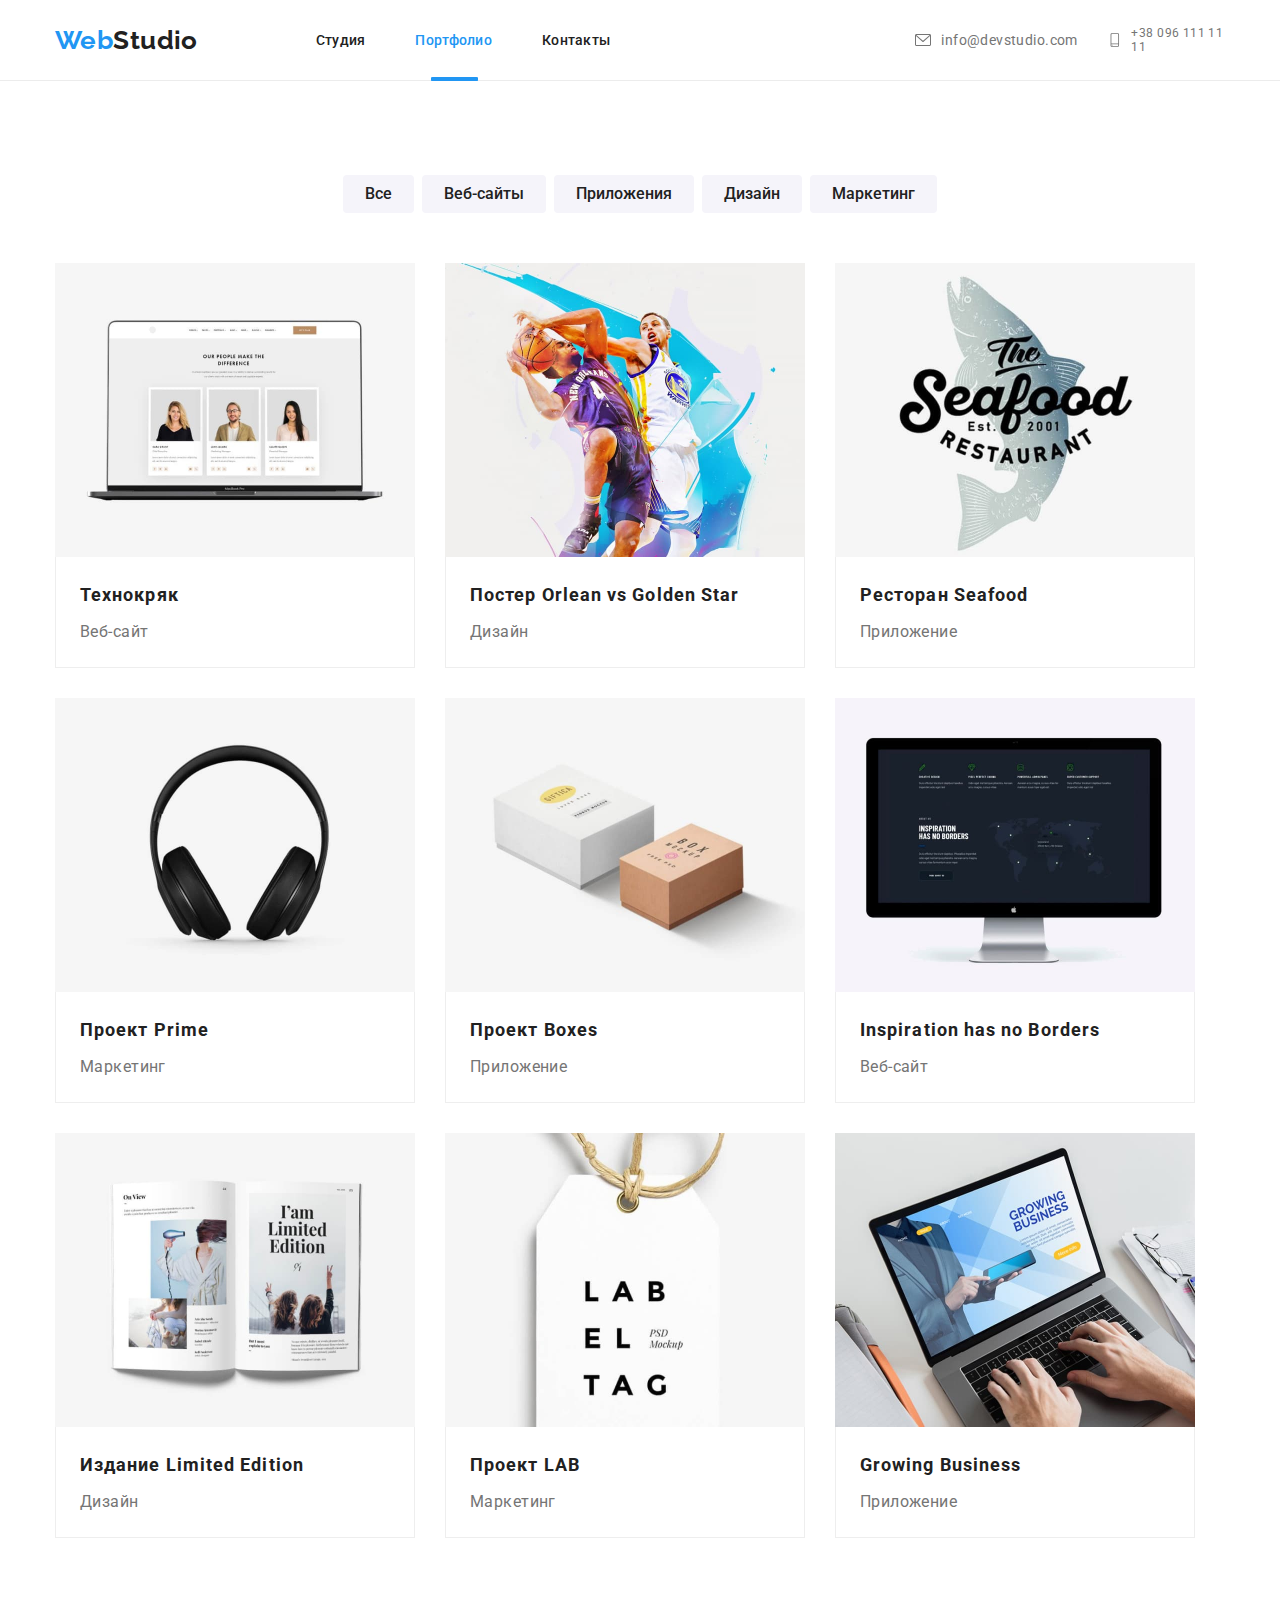
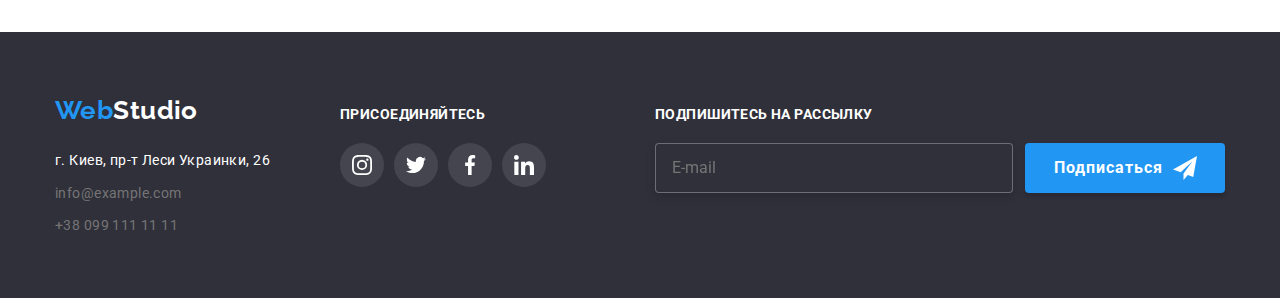
==== commit 07ef41bd: "fixed hero" ====
--- a/portfolio.html
+++ b/portfolio.html
@@ -88,7 +88,7 @@
                                     srcset="./images/portfolio1-370.jpg 370w, ./images/portfolio1-740.jpg 740w"
                                     src="./images/portfolio1-370.jpg" 
                                     alt="Дисплей ПК с открытой страницей сайта"
-                                    sizes="(min-width: 1200px) 33vw, min-width: 768px) 50vw, 100vw">
+                                    sizes="(min-width: 1200px) 33vw, (min-width: 768px) 50vw, 100vw">
                                 <p class="case__guide">Ресурс предлагает комплексные предложени с разным уровнем функционала и сервисов. Все это позволbn
                                 посетителю получить исчерпывающие сведения о компании иkb частном лице.</p>
                             </div>
@@ -107,7 +107,7 @@
                                     srcset="./images/portfolio2-370.jpg 370w, ./images/portfolio2-740.jpg 740w"
                                     src="./images/portfolio2-370.jpg" 
                                     alt="Два баскетболиста"
-                                    sizes="(min-width: 1200px) 33vw, min-width: 768px) 50vw, 100vw">
+                                    sizes="(min-width: 1200px) 33vw, (min-width: 768px) 50vw, 100vw">
                                 <p class="case__guide">Ресурс предлагает комплексные предложения с разным уровнем функционала и сервисов. Все это позволит посетителю получить исчерпывающие сведения о компании или частном лице.</p>
                             </div>
                             <div class="case__content">
@@ -125,7 +125,7 @@
                                     srcset="./images/portfolio3-370.jpg 370w, ./images/portfolio3-740.jpg 740w"
                                     src="./images/portfolio3-370.jpg" 
                                     alt="Логотип ресторана Seafood"
-                                    sizes="(min-width: 1200px) 33vw, min-width: 768px) 50vw, 100vw">
+                                    sizes="(min-width: 1200px) 33vw, (min-width: 768px) 50vw, 100vw">
                                 <p class="case__guide">Ресурс предлагает комплексные предложени с разным уровнем функционала и сервисов. Все это позволbn посетителю получить исчерпывающие сведения о компании иkb частном лице.</p>
                             </div>
                             <div class="case__content">
@@ -143,7 +143,7 @@
                                     srcset="./images/portfolio4-370.jpg 370w, ./images/portfolio4-740.jpg 740w"
                                     src="./images/portfolio4-370.jpg" 
                                     alt="Наушники"
-                                    sizes="(min-width: 1200px) 33vw, min-width: 768px) 50vw, 100vw">
+                                    sizes="(min-width: 1200px) 33vw, (min-width: 768px) 50vw, 100vw">
                                 <p class="case__guide">Ресурс предлагает комплексные предложени с разным уровнем функционала и сервисов. Все это позволbn
                                 посетителю получить исчерпывающие сведения о компании иkb частном лице.</p>
                             </div>
@@ -162,7 +162,7 @@
                                     srcset="./images/portfolio5-370.jpg 370w, ./images/portfolio5-740.jpg 740w"
                                     src="./images/portfolio5-370.jpg" 
                                     alt="Две коробки"
-                                    sizes="(min-width: 1200px) 33vw, min-width: 768px) 50vw, 100vw">
+                                    sizes="(min-width: 1200px) 33vw, (min-width: 768px) 50vw, 100vw">
                                 <p class="case__guide">Ресурс предлагает комплексные предложени с разным уровнем функционала и сервисов. Все это позволbn
                                 посетителю получить исчерпывающие сведения о компании иkb частном лице.</p>
                             </div>
@@ -181,7 +181,7 @@
                                     srcset="./images/portfolio6-370.jpg 370w, ./images/portfolio6-740.jpg 740w"
                                     src="./images/portfolio6-370.jpg" 
                                     alt="Экран компьютера"
-                                    sizes="(min-width: 1200px) 33vw, min-width: 768px) 50vw, 100vw">
+                                    sizes="(min-width: 1200px) 33vw, (min-width: 768px) 50vw, 100vw">
                                 <p class="case__guide">Ресурс предлагает комплексные предложени с разным уровнем функционала и сервисов. Все это позволbn
                                 посетителю получить исчерпывающие сведения о компании иkb частном лице.</p>
                             </div>
@@ -200,7 +200,7 @@
                                     srcset="./images/portfolio7-370.jpg 370w, ./images/portfolio7-740.jpg 740w"
                                     src="./images/portfolio7-370.jpg" 
                                     alt="Разворот журнала"
-                                    sizes="(min-width: 1200px) 33vw, min-width: 768px) 50vw, 100vw">
+                                    sizes="(min-width: 1200px) 33vw, (min-width: 768px) 50vw, 100vw">
                                 <p class="case__guide">Ресурс предлагает комплексные предложени с разным уровнем функционала и сервисов. Все это позволbn
                                 посетителю получить исчерпывающие сведения о компании иkb частном лице.</p>
                             </div>
@@ -219,7 +219,7 @@
                                     srcset="./images/portfolio8-370.jpg 370w, ./images/portfolio8-740.jpg 740w"
                                     src="./images/portfolio8-370.jpg" 
                                     alt="Бирка LAB"
-                                    sizes="(min-width: 1200px) 33vw, min-width: 768px) 50vw, 100vw"
+                                    sizes="(min-width: 1200px) 33vw, (min-width: 768px) 50vw, 100vw"
                                     >
                                 <p class="case__guide">Ресурс предлагает комплексные предложени с разным уровнем функционала и сервисов. Все это позволbn
                                 посетителю получить исчерпывающие сведения о компании иkb частном лице.</p>
@@ -239,7 +239,7 @@
                                     srcset="./images/portfolio9-370.jpg 370w, ./images/portfolio9-740.jpg 740w"
                                     src="./images/portfolio9-370.jpg" 
                                     alt="Руки на клавиатуре ноутбука"
-                                    sizes="(min-width: 1200px) 33vw, min-width: 768px) 50vw, 100vw">
+                                    sizes="(min-width: 1200px) 33vw, (min-width: 768px) 50vw, 100vw">
                                 <p class="case__guide">Ресурс предлагает комплексные предложени с разным уровнем функционала и сервисов. Все это позволbn
                                 посетителю получить исчерпывающие сведения о компании иkb частном лице.</p>
                             </div>
--- a/css/main.min.css
+++ b/css/main.min.css
@@ -1 +1 @@
-/*! modern-normalize v1.1.0 | MIT License | https://github.com/sindresorhus/modern-normalize */*,::before,::after{-webkit-box-sizing:border-box;box-sizing:border-box}html{line-height:1.15;-webkit-text-size-adjust:100%;-moz-tab-size:4;-o-tab-size:4;tab-size:4}body{margin:0;font-family:system-ui,-apple-system,"Segoe UI",Roboto,Helvetica,Arial,sans-serif,"Apple Color Emoji","Segoe UI Emoji"}body.modal-open{overflow:hidden}hr{height:0;color:inherit}abbr[title]{-webkit-text-decoration:underline dotted;text-decoration:underline dotted}b,strong{font-weight:bolder}code,kbd,samp,pre{font-family:ui-monospace,SFMono-Regular,Consolas,"Liberation Mono",Menlo,monospace;font-size:1em}small{font-size:80%}sub,sup{font-size:75%;line-height:0;position:relative;vertical-align:baseline}sub{bottom:-0.25em}sup{top:-0.5em}table{text-indent:0;border-color:inherit}button,input,optgroup,select,textarea{font-family:inherit;font-size:100%;line-height:1.15;margin:0}button,select{text-transform:none}button,[type=button],[type=reset],[type=submit]{-webkit-appearance:button}::-moz-focus-inner{border-style:none;padding:0}:-moz-focusring{outline:1px dotted ButtonText}:-moz-ui-invalid{box-shadow:none}legend{padding:0}progress{vertical-align:baseline}::-webkit-inner-spin-button,::-webkit-outer-spin-button{height:auto}[type=search]{-webkit-appearance:textfield;outline-offset:-2px}::-webkit-search-decoration{-webkit-appearance:none}::-webkit-file-upload-button{-webkit-appearance:button;font:inherit}summary{display:list-item}p,h1,h2,h3,h4,h5,h6{margin:0;padding:0}a{text-decoration:none}img{display:block;max-width:100%;height:auto}.page{margin:0;background-color:#fff;color:#757575;font-family:Roboto,sans-serif;font-size:14px;letter-spacing:.03em}textarea{resize:none}.list{margin:0;padding:0;list-style:none}.visually-hidden{position:absolute;width:1px;height:1px;margin:-1px;padding:0;overflow:hidden;border:0;clip:rect(0 0 0 0)}.container{margin-left:auto;margin-right:auto;padding-left:15px;padding-right:15px}@media(min-width: 480px){.container{width:480px}}@media(min-width: 768px){.container{width:768px}}@media(min-width: 1200px){.container{width:1200px}}.title{margin-bottom:30px;color:#212121;font-weight:700;font-size:28px;line-height:1.1786;text-align:center}@media(min-width: 768px){.title{font-size:36px;line-height:1.1667}}@media(min-width: 1200px){.title{margin-bottom:50px}}.title--subtitle{margin-bottom:10px;color:#212121;text-align:center;font-weight:700;font-size:14px;line-height:1.1429;letter-spacing:.03em;text-transform:uppercase}@media(min-width: 768px){.title--subtitle{text-align:left}}.logo{color:#212121;font-family:Raleway,sans-serif;text-decoration:none;font-weight:700;font-size:26px;line-height:1.4}.logo__prefix{color:#2196f3}.logo__footer{color:#fff;text-align:center;display:block;margin-left:auto;margin-right:auto}@media(min-width: 1200px){.logo__footer{text-align:left}}@media(min-width: 768px){.logo{padding:0}}.page-header{position:relative;padding:16px 0;border-bottom:1px solid #ececec}@media(min-width: 768px){.page-header{padding:0}}.menu{display:-webkit-box;display:-ms-flexbox;display:flex;-webkit-box-align:center;-ms-flex-align:center;align-items:center}.menu__container{display:-webkit-box;display:-ms-flexbox;display:flex;-webkit-box-align:center;-ms-flex-align:center;align-items:center;-webkit-box-pack:justify;-ms-flex-pack:justify;justify-content:space-between;width:100%;height:100%;padding:48px 40px;background-color:#fff}@media(max-width: 767px){.menu__container{overflow-y:scroll;display:none;position:fixed;width:100%;z-index:40;top:0;left:0;overflow-y:scroll}}.menu__container.is-open{display:-webkit-box;display:-ms-flexbox;display:flex;-webkit-box-orient:vertical;-webkit-box-direction:normal;-ms-flex-direction:column;flex-direction:column;-webkit-box-align:start;-ms-flex-align:start;align-items:flex-start}@media(min-width: 768px){.menu__container{padding:0;margin-left:63px}}@media(min-width: 1200px){.menu__container{margin-left:93px}}.menu__button{position:absolute;z-index:45;top:14px;right:8px;display:-webkit-box;display:-ms-flexbox;display:flex;margin:0;padding:0;border:none;background-color:rgba(0,0,0,0)}@media(min-width: 768px){.menu__button{display:none}}.menu__button.menu__button.is-open{position:fixed}.menu__icon-cross{display:none}.menu__button.is-open .menu__icon-menu{display:none}.menu__button.is-open .menu__icon-cross{display:block}@media(min-width: 768px){.menu__navigation{display:-webkit-box;display:-ms-flexbox;display:flex}}@media(max-width: 767px){.menu__item:not(:last-child){margin-bottom:32px}}.menu__link{position:relative;display:block;padding:0;font-size:40px;line-height:1.175;letter-spacing:.02em;color:#212121;white-space:nowrap;-webkit-transition:color 250ms cubic-bezier(0.4, 0, 0.2, 1);transition:color 250ms cubic-bezier(0.4, 0, 0.2, 1)}.menu__link:hover,.menu__link:focus{color:#2196f3}@media(min-width: 768px){.menu__link{font-size:14px;font-weight:500;line-height:1.1429;padding:32px 25px}}.menu__link--current{color:#2196f3}@media(min-width: 768px){.menu__link--current::after{content:"";position:absolute;bottom:-1px;left:50%;-webkit-transform:translate(-50%);transform:translate(-50%);width:47px;height:4px;background-image:url(../images/hover.svg)}}@media(min-width: 768px){.menu__address{display:-webkit-box;display:-ms-flexbox;display:flex;-webkit-box-orient:vertical;-webkit-box-direction:reverse;-ms-flex-direction:column-reverse;flex-direction:column-reverse;margin-left:59px}}@media(min-width: 1200px){.menu__address{-webkit-box-orient:horizontal;-webkit-box-direction:reverse;-ms-flex-direction:row-reverse;flex-direction:row-reverse;-webkit-box-align:center;-ms-flex-align:center;align-items:center;margin-left:280px}}@media(max-width: 767px){.menu__address-item:not(:first-child){margin-top:32px}}@media(min-width: 767px)and (max-width: 1199px){.menu__address-item:not(:first-child){margin-bottom:10px}}@media(min-width: 1200px){.menu__address-item:not(:first-child){margin-right:30px}}.menu__address-link{padding:0;font-size:24px;line-height:1.1667;color:#757575;-webkit-transition:color 250ms cubic-bezier(0.4, 0, 0.2, 1);transition:color 250ms cubic-bezier(0.4, 0, 0.2, 1)}@media(min-width: 768px){.menu__address-link{display:-webkit-box;display:-ms-flexbox;display:flex;-webkit-box-align:center;-ms-flex-align:center;align-items:center;font-size:12px}}@media(min-width: 1200px){.menu__address-link{font-size:14px}}.menu__address-link:hover,.menu__address-link:focus{color:#2196f3}.menu__address-link--number{font-size:34px;line-height:1.1765;color:#2196f3}@media(min-width: 768px){.menu__address-link--number{font-size:12px;color:#757575}}.menu__icon-address{display:none;margin-right:8px;width:14px;height:14px;fill:currentColor}@media(min-width: 768px){.menu__icon-address{display:inline-block}}@media(min-width: 1200px){.menu__icon-address{margin-right:10px;width:16px;height:16px}}.menu__mini-socials{margin-top:64px;margin-left:-10px}@media(min-width: 768px){.menu__mini-socials{display:none}}.menu__mini-list{display:-webkit-box;display:-ms-flexbox;display:flex;padding:0}.menu__mini-link{padding:0 10px;font-weight:500;font-size:18px;line-height:1.2222;color:#2196f3}.menu__mini-item:not(:last-child){border-right:1px solid rgba(33,33,33,.2)}.hero{padding-top:118px;padding-bottom:118px;text-align:center;background-color:#2f303a;max-width:1600px;height:400px;margin-left:auto;margin-right:auto;background-image:-webkit-gradient(linear, left top, right top, from(rgba(47, 48, 58, 0.4)), to(rgba(47, 48, 58, 0.4))),url("../images/bg-hero.jpg");background-image:linear-gradient(to right, rgba(47, 48, 58, 0.4), rgba(47, 48, 58, 0.4)),url("../images/bg-hero.jpg");background-size:cover;background-repeat:no-repeat;background-position:center}@media(min-device-pixel-ratio: 2),(-webkit-min-device-pixel-ratio: 2),(min-resolution: 192dpi),(min-resolution: 2dppx){.hero{background-image:-webkit-gradient(linear, left top, right top, from(rgba(47, 48, 58, 0.4)), to(rgba(47, 48, 58, 0.4))),url("../images/bg-hero-2x.jpg");background-image:linear-gradient(to right, rgba(47, 48, 58, 0.4), rgba(47, 48, 58, 0.4)),url("../images/bg-hero-2x.jpg")}}@media(min-width: 1200px){.hero{padding-top:200px;padding-bottom:200px;height:600px}}.hero__title{margin:0 auto;max-width:696px;color:#fff;font-weight:900;font-size:26px;line-height:1.6154;letter-spacing:.06em;text-transform:uppercase}@media(min-width: 1200px){.hero__title{font-size:44px;line-height:1.3636}}.section{padding-top:60px;padding-bottom:60px}@media(min-width: 1200px){.section{padding-top:94px;padding-bottom:94px}}.section__no-padding{padding-top:0}.section__team{background-color:#f5f4fa}.features{margin:-15px}@media(min-width: 768px){.features{display:-webkit-box;display:-ms-flexbox;display:flex;-ms-flex-wrap:wrap;flex-wrap:wrap}}.features__item{margin:15px;-ms-flex-preferred-size:calc(100% - 30px);flex-basis:calc(100% - 30px)}@media(min-width: 768px){.features__item{-ms-flex-preferred-size:calc((100% - 60px)/2);flex-basis:calc((100% - 60px)/2)}}@media(min-width: 1200px){.features__item{-ms-flex-preferred-size:calc((100% - 120px)/4);flex-basis:calc((100% - 120px)/4)}}.features__thumb{display:-webkit-box;display:-ms-flexbox;display:flex;-webkit-box-align:center;-ms-flex-align:center;align-items:center;-webkit-box-pack:center;-ms-flex-pack:center;justify-content:center;height:120px;background-color:#f5f4fa;border-radius:4px;margin-bottom:30px}.features__icon{width:70px;height:70px}.features__text{line-height:1.7}.products-wrap{display:none}@media(min-width: 1200px){.products-wrap{display:block}}.products{display:-webkit-box;display:-ms-flexbox;display:flex}.products__item{position:relative;margin:0 15px}.products__subtitle{margin:0;position:absolute;bottom:0;left:0;display:-webkit-box;display:-ms-flexbox;display:flex;-webkit-box-pack:center;-ms-flex-pack:center;justify-content:center;-webkit-box-align:center;-ms-flex-align:center;align-items:center;width:100%;height:70px;color:#fff;background-color:rgba(47,48,58,.8)}.team{margin:-15px}@media(min-width: 768px){.team{display:-webkit-box;display:-ms-flexbox;display:flex;-ms-flex-wrap:wrap;flex-wrap:wrap}}.team__thumb{height:460px}@media(min-width: 768px){.team__thumb{height:374}}@media(min-width: 1200px){.team__thumb{width:270px;height:260px}}.team__image{width:100%;height:100%;-o-object-fit:cover;object-fit:cover}.team__item{margin:15px;-ms-flex-preferred-size:calc(100% - 30px);flex-basis:calc(100% - 30px);-webkit-box-shadow:0px 1px 3px rgba(0,0,0,.12),0px 1px 1px rgba(0,0,0,.14),0px 2px 1px rgba(0,0,0,.2);box-shadow:0px 1px 3px rgba(0,0,0,.12),0px 1px 1px rgba(0,0,0,.14),0px 2px 1px rgba(0,0,0,.2);border-radius:0px 0px 4px 4px}@media(max-width: 767px){.team__item{margin-bottom:30px}}@media(min-width: 768px){.team__item{-ms-flex-preferred-size:calc((100% - 60px)/2);flex-basis:calc((100% - 60px)/2)}}@media(min-width: 1200px){.team__item{-ms-flex-preferred-size:calc((100% - 120px)/4);flex-basis:calc((100% - 120px)/4)}}.team__content{background-color:#fff;padding:30px 32px}.team__title{margin-bottom:10px;color:#212121;font-size:16px;line-height:1.1718;font-weight:500;text-align:center}.team__text{font-size:16px;line-height:1.1718;font-weight:400;text-align:center;margin-bottom:16px}.actions{display:-webkit-box;display:-ms-flexbox;display:flex;-webkit-box-pack:center;-ms-flex-pack:center;justify-content:center}.actions__item:not(:last-child){margin-right:10px}.social{display:block;width:44px;height:44px;padding:12px;border:none;color:#afb1b8;background-color:#fff;border-radius:50%;-webkit-transition:color 250ms cubic-bezier(0.4, 0, 0.2, 1),background-color 250ms cubic-bezier(0.4, 0, 0.2, 1);transition:color 250ms cubic-bezier(0.4, 0, 0.2, 1),background-color 250ms cubic-bezier(0.4, 0, 0.2, 1)}.social:hover,.social:focus{color:#fff;background-color:#2196f3}.social__icon{width:20px;height:20px;fill:currentColor}.social--grey{color:#fff;background-color:rgba(255,255,255,.1);-webkit-transition:background-color 250ms cubic-bezier(0.4, 0, 0.2, 1);transition:background-color 250ms cubic-bezier(0.4, 0, 0.2, 1)}.social--grey:hover,.social--grey:focus{background-color:#2196f3}.clients{display:-webkit-box;display:-ms-flexbox;display:flex;-ms-flex-wrap:wrap;flex-wrap:wrap;-webkit-box-pack:center;-ms-flex-pack:center;justify-content:center;-webkit-box-align:center;-ms-flex-align:center;align-items:center;margin:-15px}@media(min-width: 1200px){.clients{-ms-flex-wrap:nowrap;flex-wrap:nowrap}}.clients__item{height:92px;-ms-flex-preferred-size:calc((100% - 60px)/2);flex-basis:calc((100% - 60px)/2);margin:15px}@media(min-width: 768px){.clients__item{-ms-flex-preferred-size:calc((100% - 90px)/3);flex-basis:calc((100% - 90px)/3)}}@media(min-width: 1200px){.clients__item{-ms-flex-preferred-size:calc((100% - 180px)/6);flex-basis:calc((100% - 180px)/6)}}.clients__link{display:-webkit-inline-box;display:-ms-inline-flexbox;display:inline-flex;-webkit-box-pack:center;-ms-flex-pack:center;justify-content:center;-webkit-box-align:center;-ms-flex-align:center;align-items:center;width:100%;height:100%;color:#afb1b8;border:1px solid #afb1b8;border-radius:4px;cursor:pointer;-webkit-transition:color 250ms cubic-bezier(0.4, 0, 0.2, 1),border-color 250ms cubic-bezier(0.4, 0, 0.2, 1);transition:color 250ms cubic-bezier(0.4, 0, 0.2, 1),border-color 250ms cubic-bezier(0.4, 0, 0.2, 1)}.clients__link:hover,.clients__link:focus{color:#2196f3;border-color:#2196f3}.clients__icon{width:170px;height:92px;fill:currentColor}.button{display:block;border-radius:4px;border:none;padding:10px 32px;min-width:200px;margin:30px auto 0 auto;color:#fff;background-color:#2196f3;-webkit-box-shadow:0px 4px 4px 0px rgba(0,0,0,.1490196078);box-shadow:0px 4px 4px 0px rgba(0,0,0,.1490196078);font-family:inherit;font-weight:700;font-size:16px;line-height:1.88;letter-spacing:.06em;text-align:center;cursor:pointer}.button__subscribe{position:relative;margin-top:20px;text-align:left;padding-left:29px}@media(min-width: 1200px){.button__subscribe{margin-top:0;margin-left:12px;-ms-flex-item-align:end;align-self:flex-end}}.filter{margin-bottom:40px}@media(min-width: 768px){.filter{margin-bottom:30px}}@media(min-width: 1200px){.filter{margin-bottom:50px}}.filter__list{display:-webkit-box;display:-ms-flexbox;display:flex;-webkit-box-pack:center;-ms-flex-pack:center;justify-content:center}@media(max-width: 767px){.filter__list{-ms-flex-wrap:wrap;flex-wrap:wrap;-webkit-box-pack:start;-ms-flex-pack:start;justify-content:flex-start}}.filter__item:not(:last-child){margin-right:8px}@media(max-width: 767px){.filter__item:not(:nth-last-child(-n+2)){margin-bottom:15px}}.filter__button{display:inline-block;border-radius:4px;border-width:0;padding:6px 22px;color:#212121;background-color:#f5f4fa;font-family:inherit;font-weight:500;font-size:16px;line-height:1.63;cursor:pointer;-webkit-transition:color 250ms cubic-bezier(0.4, 0, 0.2, 1),background-color 250ms cubic-bezier(0.4, 0, 0.2, 1);transition:color 250ms cubic-bezier(0.4, 0, 0.2, 1),background-color 250ms cubic-bezier(0.4, 0, 0.2, 1)}.filter__button:hover,.filter__button:focus{color:#fff;background-color:#2196f3}.card-set{text-align:center}@media(min-width: 768px){.card-set{display:-webkit-box;display:-ms-flexbox;display:flex;-ms-flex-wrap:wrap;flex-wrap:wrap;gap:30px}}@media(max-width: 767px){card-set__item:not(:last-child){margin-bottom:30px}}@media(min-width: 768px){card-set__item{-ms-flex-preferred-size:calc((100% - 2 * 30px)/2);flex-basis:calc((100% - 2 * 30px)/2)}}@media(min-width: 1200px){card-set__item{-ms-flex-preferred-size:calc((100% - 3 * 30px)/3);flex-basis:calc((100% - 3 * 30px)/3)}}.case{display:block;width:100%;cursor:pointer;-webkit-transition:-webkit-box-shadow 250ms cubic-bezier(0.4, 0, 0.2, 1);transition:-webkit-box-shadow 250ms cubic-bezier(0.4, 0, 0.2, 1);transition:box-shadow 250ms cubic-bezier(0.4, 0, 0.2, 1);transition:box-shadow 250ms cubic-bezier(0.4, 0, 0.2, 1), -webkit-box-shadow 250ms cubic-bezier(0.4, 0, 0.2, 1)}.case:hover,.case:focus{-webkit-box-shadow:1px 4px 6px 0px rgba(0,0,0,.1607843137),0px 4px 4px 0px rgba(0,0,0,.0588235294),0px 1px 1px 0px rgba(0,0,0,.1215686275);box-shadow:1px 4px 6px 0px rgba(0,0,0,.1607843137),0px 4px 4px 0px rgba(0,0,0,.0588235294),0px 1px 1px 0px rgba(0,0,0,.1215686275)}.case__thumb{position:relative;overflow:hidden;max-width:450px;height:294px}.case__image{height:100%;width:100%;-o-object-fit:cover;object-fit:cover}.case__guide{position:absolute;top:0;left:0;padding:77px 24px;color:#fff;font-size:18px;line-height:1.5556;background-color:#2196f3;opacity:0;pointer-events:none;-webkit-transform:translateY(100%);transform:translateY(100%);-webkit-transition:opasity 250ms cubic-bezier(0.4, 0, 0.2, 1),-webkit-transform 250ms cubic-bezier(0.4, 0, 0.2, 1);transition:opasity 250ms cubic-bezier(0.4, 0, 0.2, 1),-webkit-transform 250ms cubic-bezier(0.4, 0, 0.2, 1);transition:opasity 250ms cubic-bezier(0.4, 0, 0.2, 1),transform 250ms cubic-bezier(0.4, 0, 0.2, 1);transition:opasity 250ms cubic-bezier(0.4, 0, 0.2, 1),transform 250ms cubic-bezier(0.4, 0, 0.2, 1),-webkit-transform 250ms cubic-bezier(0.4, 0, 0.2, 1)}@media(min-width: 1200px){.case__guide{padding:49px 24px}}@media(min-width: 1200px){.case__guide{padding:63px 24px}}.case:hover .case__guide,.case:focus .case__guide{opacity:.9;-webkit-transform:translateY(0);transform:translateY(0)}.case__content{width:100%;text-align:left;padding:20px 24px;border-bottom:1px solid #eee;border-right:1px solid #eee;border-left:1px solid #eee}.case__title{display:inline-block;margin-bottom:4px;color:#212121;font-weight:700;font-size:18px;line-height:2;letter-spacing:.06em}.case__description{color:#757575;font-size:16px;line-height:1.88}.footer{padding-top:60px;padding-bottom:60px;background-color:#2f303a}@media(min-width: 768px){.footer__container{display:-webkit-box;display:-ms-flexbox;display:flex;-webkit-box-align:baseline;-ms-flex-align:baseline;align-items:baseline;-ms-flex-wrap:wrap;flex-wrap:wrap;-webkit-box-pack:justify;-ms-flex-pack:justify;justify-content:space-between}}@media(min-width: 1200px){.footer__container{-webkit-box-pack:start;-ms-flex-pack:start;justify-content:flex-start}}.footer__follow{margin-top:60px;text-align:center}@media(min-width: 767px)and (max-width: 1199px){.footer__follow{-ms-flex-preferred-size:50%;flex-basis:50%}}@media(min-width: 768px){.footer__follow{margin-top:0}}@media(min-width: 1200px){.footer__follow{margin-left:70px;text-align:left}}@media(min-width: 767px)and (max-width: 1199px){.footer-address{-ms-flex-preferred-size:50%;flex-basis:50%}}.footer-address__address{margin-top:20px;text-align:center}@media(min-width: 1200px){.footer-address__address{text-align:left}}.footer-address__item:not(:last-child){margin-bottom:8px}@media(min-width: 768px){.footer-address__item:not(:last-child){margin-bottom:9px}}.footer-address__link{font-style:normal;line-height:1.7;color:#fff;text-decoration:none;letter-spacing:.03em;-webkit-transition:color 250ms cubic-bezier(0.4, 0, 0.2, 1);transition:color 250ms cubic-bezier(0.4, 0, 0.2, 1)}.footer-address__link--grey{color:#757575}.footer-address__link:hover,.footer-address__link:focus{color:#2196f3}.cta{display:inline-block;margin-bottom:20px;color:#fff;line-height:1.1721;letter-spacing:.03em;text-transform:uppercase}.subscribe{margin-top:60px;text-align:center}@media(min-width: 767px)and (max-width: 1199px){.subscribe{-ms-flex-preferred-size:100%;flex-basis:100%}}@media(min-width: 1200px){.subscribe{display:-webkit-box;display:-ms-flexbox;display:flex;margin-top:0;text-align:left;margin-left:auto}}.subscribe__input{display:inline-block;width:100%;height:50px;padding:15px 16px;color:#fff;background-color:#2f303a;border:1px solid rgba(255,255,255,.3);-webkit-filter:drop-shadow(0px 4px 4px rgba(0, 0, 0, 0.15));filter:drop-shadow(0px 4px 4px rgba(0, 0, 0, 0.15));border-radius:4px}@media(min-width: 768px){.subscribe__input{display:block;width:55%;margin-left:auto;margin-right:auto}}@media(min-width: 1200px){.subscribe__input{width:358px}}.subscribe__input::-webkit-input-placeholder{font-size:16px;line-height:1.25}.subscribe__input::-moz-placeholder{font-size:16px;line-height:1.25}.subscribe__input:-ms-input-placeholder{font-size:16px;line-height:1.25}.subscribe__input::-ms-input-placeholder{font-size:16px;line-height:1.25}.subscribe__input::placeholder{font-size:16px;line-height:1.25}.subscribe__icon{position:absolute;bottom:13px;right:28px;width:24px;height:24px;pointer-events:none}.backdrop{position:fixed;z-index:60;top:0;left:0;width:100%;height:100%;padding:93px 15px;overflow-y:scroll;background-color:rgba(0,0,0,.2);opacity:1;-webkit-transition:opacity 250ms cubic-bezier(0.4, 0, 0.2, 1);transition:opacity 250ms cubic-bezier(0.4, 0, 0.2, 1)}.backdrop.is-hidden{opacity:0;pointer-events:none;visibility:hidden}.modal{-webkit-transform:scale(1);transform:scale(1);-webkit-transition:-webkit-transform 250ms cubic-bezier(0.4, 0, 0.2, 1);transition:-webkit-transform 250ms cubic-bezier(0.4, 0, 0.2, 1);transition:transform 250ms cubic-bezier(0.4, 0, 0.2, 1);transition:transform 250ms cubic-bezier(0.4, 0, 0.2, 1), -webkit-transform 250ms cubic-bezier(0.4, 0, 0.2, 1);padding:40px 39px 40px 41px;background-color:#fff;-webkit-box-shadow:0 2px 1px 0 rgba(0,0,0,.2),0 1px 1px 0 rgba(0,0,0,.1411764706),0 1px 3px 0 rgba(0,0,0,.1215686275);box-shadow:0 2px 1px 0 rgba(0,0,0,.2),0 1px 1px 0 rgba(0,0,0,.1411764706),0 1px 3px 0 rgba(0,0,0,.1215686275);border-radius:4px}@media(min-width: 768px){.modal{position:absolute;z-index:65;top:50%;left:50%;max-width:528px;width:100%;min-height:450px;-webkit-transform:translate(-50%, -50%);transform:translate(-50%, -50%);-webkit-transition:-webkit-transform 250ms cubic-bezier(0.4, 0, 0.2, 1);transition:-webkit-transform 250ms cubic-bezier(0.4, 0, 0.2, 1);transition:transform 250ms cubic-bezier(0.4, 0, 0.2, 1);transition:transform 250ms cubic-bezier(0.4, 0, 0.2, 1), -webkit-transform 250ms cubic-bezier(0.4, 0, 0.2, 1)}}@media(min-width: 1200px){.modal{min-height:581px}}.backdrop.is-hidden .modal{-webkit-transform:translate(-50%, -50%) scale(0.9);transform:translate(-50%, -50%) scale(0.9)}.modal__cta{margin-bottom:12px;font-size:20px;line-height:1.5;letter-spacing:.03em;text-align:center;color:#212121}@media(min-width: 1200px){.modal__cta{line-height:1.15}}.close-button{position:absolute;z-index:60;right:0;top:0;-webkit-transform:translate(-8px, 8px);transform:translate(-8px, 8px);width:30px;height:30px;display:-webkit-inline-box;display:-ms-inline-flexbox;display:inline-flex;-webkit-box-align:center;-ms-flex-align:center;align-items:center;-webkit-box-pack:center;-ms-flex-pack:center;justify-content:center;background-color:#fff;border:1px solid rgba(0,0,0,.1019607843);border-radius:50%;cursor:pointer}.close-button__icon{display:block;width:18px;height:18px;fill:currentColor;-webkit-transition:fill 250ms cubic-bezier(0.4, 0, 0.2, 1);transition:fill 250ms cubic-bezier(0.4, 0, 0.2, 1)}.close-button:hover .close-button__icon,.close-button:focus .close-button__icon{fill:#2196f3}.form__field{position:relative;display:-webkit-box;display:-ms-flexbox;display:flex;-webkit-box-orient:vertical;-webkit-box-direction:normal;-ms-flex-direction:column;flex-direction:column}.form__field:not(:last-child){margin-bottom:10px}.form__icon{position:absolute;width:18px;height:18px;bottom:11px;left:12px;-webkit-transition:fill 250ms cubic-bezier(0.4, 0, 0.2, 1);transition:fill 250ms cubic-bezier(0.4, 0, 0.2, 1)}.form__field:focus-within .form__icon{fill:#2196f3}.form__label{margin-bottom:4px;font-size:12px;line-height:1.1717;letter-spacing:.01em}.form__input{max-width:448px;margin:0;padding:12px 42px;border:1px solid rgba(33,33,33,.2);border-radius:4px;outline:none;-webkit-transition:border-color 250ms cubic-bezier(0.4, 0, 0.2, 1);transition:border-color 250ms cubic-bezier(0.4, 0, 0.2, 1)}.form__input:focus{border:1px solid #2196f3}.form__input::-webkit-input-placeholder{font-size:12px;line-height:1.1717;letter-spacing:.01em;color:rgba(117,117,117,.502)}.form__input::-moz-placeholder{font-size:12px;line-height:1.1717;letter-spacing:.01em;color:rgba(117,117,117,.502)}.form__input:-ms-input-placeholder{font-size:12px;line-height:1.1717;letter-spacing:.01em;color:rgba(117,117,117,.502)}.form__input::-ms-input-placeholder{font-size:12px;line-height:1.1717;letter-spacing:.01em;color:rgba(117,117,117,.502)}.form__input::placeholder{font-size:12px;line-height:1.1717;letter-spacing:.01em;color:rgba(117,117,117,.502)}.form__input--comment{max-width:448px;height:120px;padding:12px 16px}.checkbox{position:relative;display:-webkit-box;display:-ms-flexbox;display:flex;-webkit-box-align:center;-ms-flex-align:center;align-items:center;margin-top:20px}@media(min-width: 1200px){.checkbox{padding-left:12px}}.checkbox__input{display:block}.checkbox__icon{position:absolute;pointer-events:none;display:inline-block;width:16px;height:15px;opacity:1;-webkit-transition:opacity 250ms cubic-bezier(0.4, 0, 0.2, 1);transition:opacity 250ms cubic-bezier(0.4, 0, 0.2, 1)}.checkbox__input:checked+.checkbox__icon{opacity:0}.checkbox__icon-done{position:absolute;left:0;bottom:0;-webkit-transform:translateY(-5px);transform:translateY(-5px);pointer-events:none;display:inline-block;width:16px;height:15px;opacity:0;-webkit-transition:opacity 250ms cubic-bezier(0.4, 0, 0.2, 1);transition:opacity 250ms cubic-bezier(0.4, 0, 0.2, 1)}.checkbox__input:checked~.checkbox__icon-done{opacity:1}.checkbox__label{line-height:1.7143;padding-left:25px}@media(min-width: 480px){.checkbox__label{white-space:nowrap}}.checkbox__contract{line-height:1.7143;color:#2196f3;text-decoration:underline}/*# sourceMappingURL=main.min.css.map */+/*! modern-normalize v1.1.0 | MIT License | https://github.com/sindresorhus/modern-normalize */*,::before,::after{-webkit-box-sizing:border-box;box-sizing:border-box}html{line-height:1.15;-webkit-text-size-adjust:100%;-moz-tab-size:4;-o-tab-size:4;tab-size:4}body{margin:0;font-family:system-ui,-apple-system,"Segoe UI",Roboto,Helvetica,Arial,sans-serif,"Apple Color Emoji","Segoe UI Emoji"}body.modal-open{overflow:hidden}hr{height:0;color:inherit}abbr[title]{-webkit-text-decoration:underline dotted;text-decoration:underline dotted}b,strong{font-weight:bolder}code,kbd,samp,pre{font-family:ui-monospace,SFMono-Regular,Consolas,"Liberation Mono",Menlo,monospace;font-size:1em}small{font-size:80%}sub,sup{font-size:75%;line-height:0;position:relative;vertical-align:baseline}sub{bottom:-0.25em}sup{top:-0.5em}table{text-indent:0;border-color:inherit}button,input,optgroup,select,textarea{font-family:inherit;font-size:100%;line-height:1.15;margin:0}button,select{text-transform:none}button,[type=button],[type=reset],[type=submit]{-webkit-appearance:button}::-moz-focus-inner{border-style:none;padding:0}:-moz-focusring{outline:1px dotted ButtonText}:-moz-ui-invalid{box-shadow:none}legend{padding:0}progress{vertical-align:baseline}::-webkit-inner-spin-button,::-webkit-outer-spin-button{height:auto}[type=search]{-webkit-appearance:textfield;outline-offset:-2px}::-webkit-search-decoration{-webkit-appearance:none}::-webkit-file-upload-button{-webkit-appearance:button;font:inherit}summary{display:list-item}p,h1,h2,h3,h4,h5,h6{margin:0;padding:0}a{text-decoration:none}img{display:block;max-width:100%;height:auto}.page{margin:0;background-color:#fff;color:#757575;font-family:Roboto,sans-serif;font-size:14px;letter-spacing:.03em}textarea{resize:none}.list{margin:0;padding:0;list-style:none}.visually-hidden{position:absolute;width:1px;height:1px;margin:-1px;padding:0;overflow:hidden;border:0;clip:rect(0 0 0 0)}.container{margin-left:auto;margin-right:auto;padding-left:15px;padding-right:15px}@media(min-width: 480px){.container{width:480px}}@media(min-width: 768px){.container{width:768px}}@media(min-width: 1200px){.container{width:1200px}}.title{margin-bottom:30px;color:#212121;font-weight:700;font-size:28px;line-height:1.1786;text-align:center}@media(min-width: 768px){.title{font-size:36px;line-height:1.1667}}@media(min-width: 1200px){.title{margin-bottom:50px}}.title--subtitle{margin-bottom:10px;color:#212121;text-align:center;font-weight:700;font-size:14px;line-height:1.1429;letter-spacing:.03em;text-transform:uppercase}@media(min-width: 768px){.title--subtitle{text-align:left}}.logo{color:#212121;font-family:Raleway,sans-serif;text-decoration:none;font-weight:700;font-size:26px;line-height:1.4}.logo__prefix{color:#2196f3}.logo__footer{color:#fff;text-align:center;display:block;margin-left:auto;margin-right:auto}@media(min-width: 1200px){.logo__footer{text-align:left}}@media(min-width: 768px){.logo{padding:0}}.page-header{position:relative;padding:16px 0;border-bottom:1px solid #ececec}@media(min-width: 768px){.page-header{padding:0}}.menu{display:-webkit-box;display:-ms-flexbox;display:flex;-webkit-box-align:center;-ms-flex-align:center;align-items:center}.menu__container{display:-webkit-box;display:-ms-flexbox;display:flex;-webkit-box-align:center;-ms-flex-align:center;align-items:center;-webkit-box-pack:justify;-ms-flex-pack:justify;justify-content:space-between;width:100%;height:100%;padding:48px 40px;background-color:#fff}@media(max-width: 767px){.menu__container{overflow-y:scroll;display:none;position:fixed;width:100%;z-index:40;top:0;left:0;overflow-y:scroll}}.menu__container.is-open{display:-webkit-box;display:-ms-flexbox;display:flex;-webkit-box-orient:vertical;-webkit-box-direction:normal;-ms-flex-direction:column;flex-direction:column;-webkit-box-align:start;-ms-flex-align:start;align-items:flex-start}@media(min-width: 768px){.menu__container{padding:0;margin-left:63px}}@media(min-width: 1200px){.menu__container{margin-left:93px}}.menu__button{position:absolute;z-index:45;top:14px;right:8px;display:-webkit-box;display:-ms-flexbox;display:flex;margin:0;padding:0;border:none;background-color:rgba(0,0,0,0)}@media(min-width: 768px){.menu__button{display:none}}.menu__button.menu__button.is-open{position:fixed}.menu__icon-cross{display:none}.menu__button.is-open .menu__icon-menu{display:none}.menu__button.is-open .menu__icon-cross{display:block}@media(min-width: 768px){.menu__navigation{display:-webkit-box;display:-ms-flexbox;display:flex}}@media(max-width: 767px){.menu__item:not(:last-child){margin-bottom:32px}}.menu__link{position:relative;display:block;padding:0;font-size:40px;line-height:1.175;letter-spacing:.02em;color:#212121;white-space:nowrap;-webkit-transition:color 250ms cubic-bezier(0.4, 0, 0.2, 1);transition:color 250ms cubic-bezier(0.4, 0, 0.2, 1)}.menu__link:hover,.menu__link:focus{color:#2196f3}@media(min-width: 768px){.menu__link{font-size:14px;font-weight:500;line-height:1.1429;padding:32px 25px}}.menu__link--current{color:#2196f3}@media(min-width: 768px){.menu__link--current::after{content:"";position:absolute;bottom:-1px;left:50%;-webkit-transform:translate(-50%);transform:translate(-50%);width:47px;height:4px;background-image:url(../images/hover.svg)}}@media(min-width: 768px){.menu__address{display:-webkit-box;display:-ms-flexbox;display:flex;-webkit-box-orient:vertical;-webkit-box-direction:reverse;-ms-flex-direction:column-reverse;flex-direction:column-reverse;margin-left:59px}}@media(min-width: 1200px){.menu__address{-webkit-box-orient:horizontal;-webkit-box-direction:reverse;-ms-flex-direction:row-reverse;flex-direction:row-reverse;-webkit-box-align:center;-ms-flex-align:center;align-items:center;margin-left:280px}}@media(max-width: 767px){.menu__address-item:not(:first-child){margin-top:32px}}@media(min-width: 767px)and (max-width: 1199px){.menu__address-item:not(:first-child){margin-bottom:10px}}@media(min-width: 1200px){.menu__address-item:not(:first-child){margin-right:30px}}.menu__address-link{padding:0;font-size:24px;line-height:1.1667;color:#757575;-webkit-transition:color 250ms cubic-bezier(0.4, 0, 0.2, 1);transition:color 250ms cubic-bezier(0.4, 0, 0.2, 1)}@media(min-width: 768px){.menu__address-link{display:-webkit-box;display:-ms-flexbox;display:flex;-webkit-box-align:center;-ms-flex-align:center;align-items:center;font-size:12px}}@media(min-width: 1200px){.menu__address-link{font-size:14px}}.menu__address-link:hover,.menu__address-link:focus{color:#2196f3}.menu__address-link--number{font-size:34px;line-height:1.1765;color:#2196f3}@media(min-width: 768px){.menu__address-link--number{font-size:12px;color:#757575}}.menu__icon-address{display:none;margin-right:8px;width:14px;height:14px;fill:currentColor}@media(min-width: 768px){.menu__icon-address{display:inline-block}}@media(min-width: 1200px){.menu__icon-address{margin-right:10px;width:16px;height:16px}}.menu__mini-socials{margin-top:64px;margin-left:-10px}@media(min-width: 768px){.menu__mini-socials{display:none}}.menu__mini-list{display:-webkit-box;display:-ms-flexbox;display:flex;padding:0}.menu__mini-link{padding:0 10px;font-weight:500;font-size:18px;line-height:1.2222;color:#2196f3}.menu__mini-item:not(:last-child){border-right:1px solid rgba(33,33,33,.2)}.hero{padding-top:118px;padding-bottom:118px;text-align:center;background-color:#2f303a;max-width:1600px;height:400px;margin-left:auto;margin-right:auto;background-image:-webkit-gradient(linear, left top, right top, from(rgba(47, 48, 58, 0.4)), to(rgba(47, 48, 58, 0.4))),url("../images/bg-hero-mobile-480.jpg");background-image:linear-gradient(to right, rgba(47, 48, 58, 0.4), rgba(47, 48, 58, 0.4)),url("../images/bg-hero-mobile-480.jpg");background-size:cover;background-repeat:no-repeat;background-position:center}@media(min-device-pixel-ratio: 2),(-webkit-min-device-pixel-ratio: 2),(min-resolution: 192dpi),(min-resolution: 2dppx){.hero{background-image:-webkit-gradient(linear, left top, right top, from(rgba(47, 48, 58, 0.4)), to(rgba(47, 48, 58, 0.4))),url("../images/bg-hero-mobile-960.jpg");background-image:linear-gradient(to right, rgba(47, 48, 58, 0.4), rgba(47, 48, 58, 0.4)),url("../images/bg-hero-mobile-960.jpg")}}@media(min-width: 768px){.hero{background-image:-webkit-gradient(linear, left top, right top, from(rgba(47, 48, 58, 0.4)), to(rgba(47, 48, 58, 0.4))),url("../images/bg-hero-tablet-768.jpg");background-image:linear-gradient(to right, rgba(47, 48, 58, 0.4), rgba(47, 48, 58, 0.4)),url("../images/bg-hero-tablet-768.jpg");background-size:cover;background-repeat:no-repeat;background-position:center}}@media(min-width: 768px)and (min-device-pixel-ratio: 2),(min-width: 768px)and (-webkit-min-device-pixel-ratio: 2),(min-width: 768px)and (min-resolution: 192dpi),(min-width: 768px)and (min-resolution: 2dppx){.hero{background-image:-webkit-gradient(linear, left top, right top, from(rgba(47, 48, 58, 0.4)), to(rgba(47, 48, 58, 0.4))),url("../images/bg-hero-tablet-1536.jpg");background-image:linear-gradient(to right, rgba(47, 48, 58, 0.4), rgba(47, 48, 58, 0.4)),url("../images/bg-hero-tablet-1536.jpg")}}@media(min-width: 1200px){.hero{padding-top:200px;padding-bottom:200px;height:600px;background-image:-webkit-gradient(linear, left top, right top, from(rgba(47, 48, 58, 0.4)), to(rgba(47, 48, 58, 0.4))),url("../images/bg-hero-1600.jpg");background-image:linear-gradient(to right, rgba(47, 48, 58, 0.4), rgba(47, 48, 58, 0.4)),url("../images/bg-hero-1600.jpg");background-size:cover;background-repeat:no-repeat;background-position:center}}@media(min-width: 1200px)and (min-device-pixel-ratio: 2),(min-width: 1200px)and (-webkit-min-device-pixel-ratio: 2),(min-width: 1200px)and (min-resolution: 192dpi),(min-width: 1200px)and (min-resolution: 2dppx){.hero{background-image:-webkit-gradient(linear, left top, right top, from(rgba(47, 48, 58, 0.4)), to(rgba(47, 48, 58, 0.4))),url("../images/bg-hero-3200.jpg");background-image:linear-gradient(to right, rgba(47, 48, 58, 0.4), rgba(47, 48, 58, 0.4)),url("../images/bg-hero-3200.jpg")}}.hero__title{margin:0 auto;max-width:696px;color:#fff;font-weight:900;font-size:26px;line-height:1.6154;letter-spacing:.06em;text-transform:uppercase}@media(min-width: 1200px){.hero__title{font-size:44px;line-height:1.3636}}.section{padding-top:60px;padding-bottom:60px}@media(min-width: 1200px){.section{padding-top:94px;padding-bottom:94px}}.section__no-padding{padding-top:0}.section__team{background-color:#f5f4fa}.features{margin:-15px}@media(min-width: 768px){.features{display:-webkit-box;display:-ms-flexbox;display:flex;-ms-flex-wrap:wrap;flex-wrap:wrap}}.features__item{margin:15px;-ms-flex-preferred-size:calc(100% - 30px);flex-basis:calc(100% - 30px)}@media(min-width: 768px){.features__item{-ms-flex-preferred-size:calc((100% - 60px)/2);flex-basis:calc((100% - 60px)/2)}}@media(min-width: 1200px){.features__item{-ms-flex-preferred-size:calc((100% - 120px)/4);flex-basis:calc((100% - 120px)/4)}}.features__thumb{display:-webkit-box;display:-ms-flexbox;display:flex;-webkit-box-align:center;-ms-flex-align:center;align-items:center;-webkit-box-pack:center;-ms-flex-pack:center;justify-content:center;height:120px;background-color:#f5f4fa;border-radius:4px;margin-bottom:30px}.features__icon{width:70px;height:70px}.features__text{line-height:1.7}.products-wrap{display:none}@media(min-width: 1200px){.products-wrap{display:block}}.products{display:-webkit-box;display:-ms-flexbox;display:flex}.products__item{position:relative;margin:0 15px}.products__subtitle{margin:0;position:absolute;bottom:0;left:0;display:-webkit-box;display:-ms-flexbox;display:flex;-webkit-box-pack:center;-ms-flex-pack:center;justify-content:center;-webkit-box-align:center;-ms-flex-align:center;align-items:center;width:100%;height:70px;color:#fff;background-color:rgba(47,48,58,.8)}.team{margin:-15px}@media(min-width: 768px){.team{display:-webkit-box;display:-ms-flexbox;display:flex;-ms-flex-wrap:wrap;flex-wrap:wrap}}.team__thumb{height:460px}@media(min-width: 768px){.team__thumb{height:374}}@media(min-width: 1200px){.team__thumb{width:270px;height:260px}}.team__image{width:100%;height:100%;-o-object-fit:cover;object-fit:cover}.team__item{margin:15px;-ms-flex-preferred-size:calc(100% - 30px);flex-basis:calc(100% - 30px);-webkit-box-shadow:0px 1px 3px rgba(0,0,0,.12),0px 1px 1px rgba(0,0,0,.14),0px 2px 1px rgba(0,0,0,.2);box-shadow:0px 1px 3px rgba(0,0,0,.12),0px 1px 1px rgba(0,0,0,.14),0px 2px 1px rgba(0,0,0,.2);border-radius:0px 0px 4px 4px}@media(max-width: 767px){.team__item{margin-bottom:30px}}@media(min-width: 768px){.team__item{-ms-flex-preferred-size:calc((100% - 60px)/2);flex-basis:calc((100% - 60px)/2)}}@media(min-width: 1200px){.team__item{-ms-flex-preferred-size:calc((100% - 120px)/4);flex-basis:calc((100% - 120px)/4)}}.team__content{background-color:#fff;padding:30px 32px}.team__title{margin-bottom:10px;color:#212121;font-size:16px;line-height:1.1718;font-weight:500;text-align:center}.team__text{font-size:16px;line-height:1.1718;font-weight:400;text-align:center;margin-bottom:16px}.actions{display:-webkit-box;display:-ms-flexbox;display:flex;-webkit-box-pack:center;-ms-flex-pack:center;justify-content:center}.actions__item:not(:last-child){margin-right:10px}.social{display:block;width:44px;height:44px;padding:12px;border:none;color:#afb1b8;background-color:#fff;border-radius:50%;-webkit-transition:color 250ms cubic-bezier(0.4, 0, 0.2, 1),background-color 250ms cubic-bezier(0.4, 0, 0.2, 1);transition:color 250ms cubic-bezier(0.4, 0, 0.2, 1),background-color 250ms cubic-bezier(0.4, 0, 0.2, 1)}.social:hover,.social:focus{color:#fff;background-color:#2196f3}.social__icon{width:20px;height:20px;fill:currentColor}.social--grey{color:#fff;background-color:rgba(255,255,255,.1);-webkit-transition:background-color 250ms cubic-bezier(0.4, 0, 0.2, 1);transition:background-color 250ms cubic-bezier(0.4, 0, 0.2, 1)}.social--grey:hover,.social--grey:focus{background-color:#2196f3}.clients{display:-webkit-box;display:-ms-flexbox;display:flex;-ms-flex-wrap:wrap;flex-wrap:wrap;-webkit-box-pack:center;-ms-flex-pack:center;justify-content:center;-webkit-box-align:center;-ms-flex-align:center;align-items:center;margin:-15px}@media(min-width: 1200px){.clients{-ms-flex-wrap:nowrap;flex-wrap:nowrap}}.clients__item{height:92px;-ms-flex-preferred-size:calc((100% - 60px)/2);flex-basis:calc((100% - 60px)/2);margin:15px}@media(min-width: 768px){.clients__item{-ms-flex-preferred-size:calc((100% - 90px)/3);flex-basis:calc((100% - 90px)/3)}}@media(min-width: 1200px){.clients__item{-ms-flex-preferred-size:calc((100% - 180px)/6);flex-basis:calc((100% - 180px)/6)}}.clients__link{display:-webkit-inline-box;display:-ms-inline-flexbox;display:inline-flex;-webkit-box-pack:center;-ms-flex-pack:center;justify-content:center;-webkit-box-align:center;-ms-flex-align:center;align-items:center;width:100%;height:100%;color:#afb1b8;border:1px solid #afb1b8;border-radius:4px;cursor:pointer;-webkit-transition:color 250ms cubic-bezier(0.4, 0, 0.2, 1),border-color 250ms cubic-bezier(0.4, 0, 0.2, 1);transition:color 250ms cubic-bezier(0.4, 0, 0.2, 1),border-color 250ms cubic-bezier(0.4, 0, 0.2, 1)}.clients__link:hover,.clients__link:focus{color:#2196f3;border-color:#2196f3}.clients__icon{width:170px;height:92px;fill:currentColor}.button{display:block;border-radius:4px;border:none;padding:10px 32px;min-width:200px;margin:30px auto 0 auto;color:#fff;background-color:#2196f3;-webkit-box-shadow:0px 4px 4px 0px rgba(0,0,0,.1490196078);box-shadow:0px 4px 4px 0px rgba(0,0,0,.1490196078);font-family:inherit;font-weight:700;font-size:16px;line-height:1.88;letter-spacing:.06em;text-align:center;cursor:pointer}.button__subscribe{position:relative;margin-top:20px;text-align:left;padding-left:29px}@media(min-width: 1200px){.button__subscribe{margin-top:0;margin-left:12px;-ms-flex-item-align:end;align-self:flex-end}}.filter{margin-bottom:40px}@media(min-width: 768px){.filter{margin-bottom:30px}}@media(min-width: 1200px){.filter{margin-bottom:50px}}.filter__list{display:-webkit-box;display:-ms-flexbox;display:flex;-webkit-box-pack:center;-ms-flex-pack:center;justify-content:center}@media(max-width: 767px){.filter__list{-ms-flex-wrap:wrap;flex-wrap:wrap;-webkit-box-pack:start;-ms-flex-pack:start;justify-content:flex-start}}.filter__item:not(:last-child){margin-right:8px}@media(max-width: 767px){.filter__item:not(:nth-last-child(-n+2)){margin-bottom:15px}}.filter__button{display:inline-block;border-radius:4px;border-width:0;padding:6px 22px;color:#212121;background-color:#f5f4fa;font-family:inherit;font-weight:500;font-size:16px;line-height:1.63;cursor:pointer;-webkit-transition:color 250ms cubic-bezier(0.4, 0, 0.2, 1),background-color 250ms cubic-bezier(0.4, 0, 0.2, 1);transition:color 250ms cubic-bezier(0.4, 0, 0.2, 1),background-color 250ms cubic-bezier(0.4, 0, 0.2, 1)}.filter__button:hover,.filter__button:focus{color:#fff;background-color:#2196f3}.card-set{text-align:center}@media(min-width: 768px){.card-set{display:-webkit-box;display:-ms-flexbox;display:flex;-ms-flex-wrap:wrap;flex-wrap:wrap;gap:30px}}@media(max-width: 767px){.card-set__item:not(:last-child){margin-bottom:30px}}@media(min-width: 768px){.card-set__item{-ms-flex-preferred-size:calc((100% - 2 * 30px)/2);flex-basis:calc((100% - 2 * 30px)/2)}}@media(min-width: 1200px){.card-set__item{-ms-flex-preferred-size:calc((100% - 3 * 30px)/3);flex-basis:calc((100% - 3 * 30px)/3)}}.case{display:block;width:100%;cursor:pointer;-webkit-transition:-webkit-box-shadow 250ms cubic-bezier(0.4, 0, 0.2, 1);transition:-webkit-box-shadow 250ms cubic-bezier(0.4, 0, 0.2, 1);transition:box-shadow 250ms cubic-bezier(0.4, 0, 0.2, 1);transition:box-shadow 250ms cubic-bezier(0.4, 0, 0.2, 1), -webkit-box-shadow 250ms cubic-bezier(0.4, 0, 0.2, 1)}.case:hover,.case:focus{-webkit-box-shadow:1px 4px 6px 0px rgba(0,0,0,.1607843137),0px 4px 4px 0px rgba(0,0,0,.0588235294),0px 1px 1px 0px rgba(0,0,0,.1215686275);box-shadow:1px 4px 6px 0px rgba(0,0,0,.1607843137),0px 4px 4px 0px rgba(0,0,0,.0588235294),0px 1px 1px 0px rgba(0,0,0,.1215686275)}.case__thumb{position:relative;overflow:hidden;max-width:450px;height:294px}.case__image{height:100%;width:100%;-o-object-fit:cover;object-fit:cover}.case__guide{position:absolute;top:0;left:0;padding:77px 24px;color:#fff;font-size:18px;line-height:1.5556;background-color:#2196f3;opacity:0;pointer-events:none;-webkit-transform:translateY(100%);transform:translateY(100%);-webkit-transition:opasity 250ms cubic-bezier(0.4, 0, 0.2, 1),-webkit-transform 250ms cubic-bezier(0.4, 0, 0.2, 1);transition:opasity 250ms cubic-bezier(0.4, 0, 0.2, 1),-webkit-transform 250ms cubic-bezier(0.4, 0, 0.2, 1);transition:opasity 250ms cubic-bezier(0.4, 0, 0.2, 1),transform 250ms cubic-bezier(0.4, 0, 0.2, 1);transition:opasity 250ms cubic-bezier(0.4, 0, 0.2, 1),transform 250ms cubic-bezier(0.4, 0, 0.2, 1),-webkit-transform 250ms cubic-bezier(0.4, 0, 0.2, 1)}@media(min-width: 1200px){.case__guide{padding:49px 24px}}@media(min-width: 1200px){.case__guide{padding:63px 24px}}.case:hover .case__guide,.case:focus .case__guide{opacity:.9;-webkit-transform:translateY(0);transform:translateY(0)}.case__content{width:100%;text-align:left;padding:20px 24px;border-bottom:1px solid #eee;border-right:1px solid #eee;border-left:1px solid #eee}.case__title{display:inline-block;margin-bottom:4px;color:#212121;font-weight:700;font-size:18px;line-height:2;letter-spacing:.06em}.case__description{color:#757575;font-size:16px;line-height:1.88}.footer{padding-top:60px;padding-bottom:60px;background-color:#2f303a}@media(min-width: 768px){.footer__container{display:-webkit-box;display:-ms-flexbox;display:flex;-webkit-box-align:baseline;-ms-flex-align:baseline;align-items:baseline;-ms-flex-wrap:wrap;flex-wrap:wrap;-webkit-box-pack:justify;-ms-flex-pack:justify;justify-content:space-between}}@media(min-width: 1200px){.footer__container{-webkit-box-pack:start;-ms-flex-pack:start;justify-content:flex-start}}.footer__follow{margin-top:60px;text-align:center}@media(min-width: 767px)and (max-width: 1199px){.footer__follow{-ms-flex-preferred-size:50%;flex-basis:50%}}@media(min-width: 768px){.footer__follow{margin-top:0}}@media(min-width: 1200px){.footer__follow{margin-left:70px;text-align:left}}@media(min-width: 767px)and (max-width: 1199px){.footer-address{-ms-flex-preferred-size:50%;flex-basis:50%}}.footer-address__address{margin-top:20px;text-align:center}@media(min-width: 1200px){.footer-address__address{text-align:left}}.footer-address__item:not(:last-child){margin-bottom:8px}@media(min-width: 768px){.footer-address__item:not(:last-child){margin-bottom:9px}}.footer-address__link{font-style:normal;line-height:1.7;color:#fff;text-decoration:none;letter-spacing:.03em;-webkit-transition:color 250ms cubic-bezier(0.4, 0, 0.2, 1);transition:color 250ms cubic-bezier(0.4, 0, 0.2, 1)}.footer-address__link--grey{color:#757575}.footer-address__link:hover,.footer-address__link:focus{color:#2196f3}.cta{display:inline-block;margin-bottom:20px;color:#fff;line-height:1.1721;letter-spacing:.03em;text-transform:uppercase}.subscribe{margin-top:60px;text-align:center}@media(min-width: 767px)and (max-width: 1199px){.subscribe{-ms-flex-preferred-size:100%;flex-basis:100%}}@media(min-width: 1200px){.subscribe{display:-webkit-box;display:-ms-flexbox;display:flex;margin-top:0;text-align:left;margin-left:auto}}.subscribe__input{display:inline-block;width:100%;height:50px;padding:15px 16px;color:#fff;background-color:#2f303a;border:1px solid rgba(255,255,255,.3);-webkit-filter:drop-shadow(0px 4px 4px rgba(0, 0, 0, 0.15));filter:drop-shadow(0px 4px 4px rgba(0, 0, 0, 0.15));border-radius:4px}@media(min-width: 768px){.subscribe__input{display:block;width:55%;margin-left:auto;margin-right:auto}}@media(min-width: 1200px){.subscribe__input{width:358px}}.subscribe__input::-webkit-input-placeholder{font-size:16px;line-height:1.25}.subscribe__input::-moz-placeholder{font-size:16px;line-height:1.25}.subscribe__input:-ms-input-placeholder{font-size:16px;line-height:1.25}.subscribe__input::-ms-input-placeholder{font-size:16px;line-height:1.25}.subscribe__input::placeholder{font-size:16px;line-height:1.25}.subscribe__icon{position:absolute;bottom:13px;right:28px;width:24px;height:24px;pointer-events:none}.backdrop{position:fixed;z-index:60;top:0;left:0;width:100%;height:100%;padding:93px 15px;overflow-y:scroll;background-color:rgba(0,0,0,.2);opacity:1;-webkit-transition:opacity 250ms cubic-bezier(0.4, 0, 0.2, 1);transition:opacity 250ms cubic-bezier(0.4, 0, 0.2, 1)}.backdrop.is-hidden{opacity:0;pointer-events:none;visibility:hidden}.modal{-webkit-transform:scale(1);transform:scale(1);-webkit-transition:-webkit-transform 250ms cubic-bezier(0.4, 0, 0.2, 1);transition:-webkit-transform 250ms cubic-bezier(0.4, 0, 0.2, 1);transition:transform 250ms cubic-bezier(0.4, 0, 0.2, 1);transition:transform 250ms cubic-bezier(0.4, 0, 0.2, 1), -webkit-transform 250ms cubic-bezier(0.4, 0, 0.2, 1);padding:40px 39px 40px 41px;background-color:#fff;-webkit-box-shadow:0 2px 1px 0 rgba(0,0,0,.2),0 1px 1px 0 rgba(0,0,0,.1411764706),0 1px 3px 0 rgba(0,0,0,.1215686275);box-shadow:0 2px 1px 0 rgba(0,0,0,.2),0 1px 1px 0 rgba(0,0,0,.1411764706),0 1px 3px 0 rgba(0,0,0,.1215686275);border-radius:4px}@media(min-width: 768px){.modal{position:absolute;z-index:65;top:50%;left:50%;max-width:528px;width:100%;min-height:450px;-webkit-transform:translate(-50%, -50%);transform:translate(-50%, -50%);-webkit-transition:-webkit-transform 250ms cubic-bezier(0.4, 0, 0.2, 1);transition:-webkit-transform 250ms cubic-bezier(0.4, 0, 0.2, 1);transition:transform 250ms cubic-bezier(0.4, 0, 0.2, 1);transition:transform 250ms cubic-bezier(0.4, 0, 0.2, 1), -webkit-transform 250ms cubic-bezier(0.4, 0, 0.2, 1)}}@media(min-width: 1200px){.modal{min-height:581px}}.backdrop.is-hidden .modal{-webkit-transform:translate(-50%, -50%) scale(0.9);transform:translate(-50%, -50%) scale(0.9)}.modal__cta{margin-bottom:12px;font-size:20px;line-height:1.5;letter-spacing:.03em;text-align:center;color:#212121}@media(min-width: 1200px){.modal__cta{line-height:1.15}}.close-button{position:absolute;z-index:60;right:0;top:0;-webkit-transform:translate(-8px, 8px);transform:translate(-8px, 8px);width:30px;height:30px;display:-webkit-inline-box;display:-ms-inline-flexbox;display:inline-flex;-webkit-box-align:center;-ms-flex-align:center;align-items:center;-webkit-box-pack:center;-ms-flex-pack:center;justify-content:center;background-color:#fff;border:1px solid rgba(0,0,0,.1019607843);border-radius:50%;cursor:pointer}.close-button__icon{display:block;width:18px;height:18px;fill:currentColor;-webkit-transition:fill 250ms cubic-bezier(0.4, 0, 0.2, 1);transition:fill 250ms cubic-bezier(0.4, 0, 0.2, 1)}.close-button:hover .close-button__icon,.close-button:focus .close-button__icon{fill:#2196f3}.form__field{position:relative;display:-webkit-box;display:-ms-flexbox;display:flex;-webkit-box-orient:vertical;-webkit-box-direction:normal;-ms-flex-direction:column;flex-direction:column}.form__field:not(:last-child){margin-bottom:10px}.form__icon{position:absolute;width:18px;height:18px;bottom:11px;left:12px;-webkit-transition:fill 250ms cubic-bezier(0.4, 0, 0.2, 1);transition:fill 250ms cubic-bezier(0.4, 0, 0.2, 1)}.form__field:focus-within .form__icon{fill:#2196f3}.form__label{margin-bottom:4px;font-size:12px;line-height:1.1717;letter-spacing:.01em}.form__input{max-width:448px;margin:0;padding:12px 42px;border:1px solid rgba(33,33,33,.2);border-radius:4px;outline:none;-webkit-transition:border-color 250ms cubic-bezier(0.4, 0, 0.2, 1);transition:border-color 250ms cubic-bezier(0.4, 0, 0.2, 1)}.form__input:focus{border:1px solid #2196f3}.form__input::-webkit-input-placeholder{font-size:12px;line-height:1.1717;letter-spacing:.01em;color:rgba(117,117,117,.502)}.form__input::-moz-placeholder{font-size:12px;line-height:1.1717;letter-spacing:.01em;color:rgba(117,117,117,.502)}.form__input:-ms-input-placeholder{font-size:12px;line-height:1.1717;letter-spacing:.01em;color:rgba(117,117,117,.502)}.form__input::-ms-input-placeholder{font-size:12px;line-height:1.1717;letter-spacing:.01em;color:rgba(117,117,117,.502)}.form__input::placeholder{font-size:12px;line-height:1.1717;letter-spacing:.01em;color:rgba(117,117,117,.502)}.form__input--comment{max-width:448px;height:120px;padding:12px 16px}.checkbox{position:relative;display:-webkit-box;display:-ms-flexbox;display:flex;-webkit-box-align:center;-ms-flex-align:center;align-items:center;margin-top:20px}@media(min-width: 1200px){.checkbox{padding-left:12px}}.checkbox__input{display:block}.checkbox__icon{position:absolute;pointer-events:none;display:inline-block;width:16px;height:15px;opacity:1;-webkit-transition:opacity 250ms cubic-bezier(0.4, 0, 0.2, 1);transition:opacity 250ms cubic-bezier(0.4, 0, 0.2, 1)}.checkbox__input:checked+.checkbox__icon{opacity:0}.checkbox__icon-done{position:absolute;left:0;bottom:0;-webkit-transform:translateY(-5px);transform:translateY(-5px);pointer-events:none;display:inline-block;width:16px;height:15px;opacity:0;-webkit-transition:opacity 250ms cubic-bezier(0.4, 0, 0.2, 1);transition:opacity 250ms cubic-bezier(0.4, 0, 0.2, 1)}.checkbox__input:checked~.checkbox__icon-done{opacity:1}.checkbox__label{line-height:1.7143;padding-left:25px}@media(min-width: 480px){.checkbox__label{white-space:nowrap}}.checkbox__contract{line-height:1.7143;color:#2196f3;text-decoration:underline}/*# sourceMappingURL=main.min.css.map */